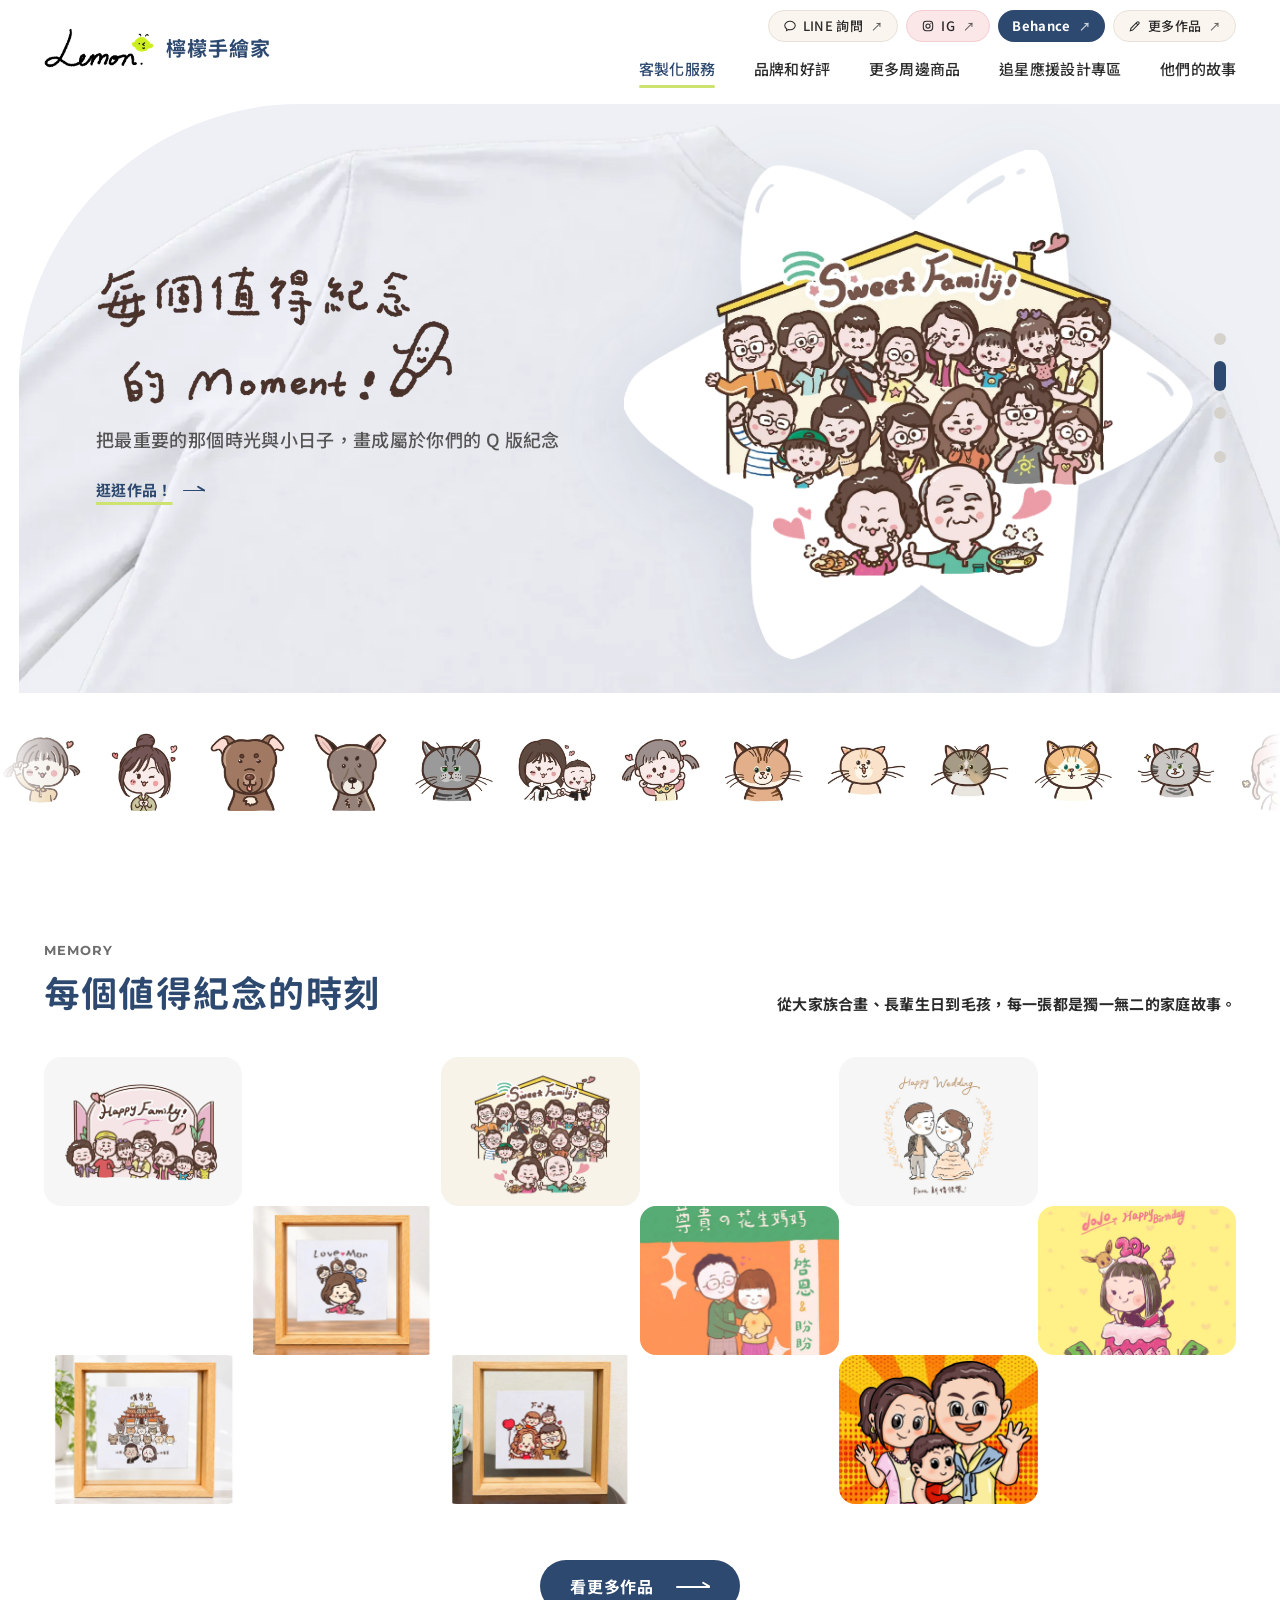
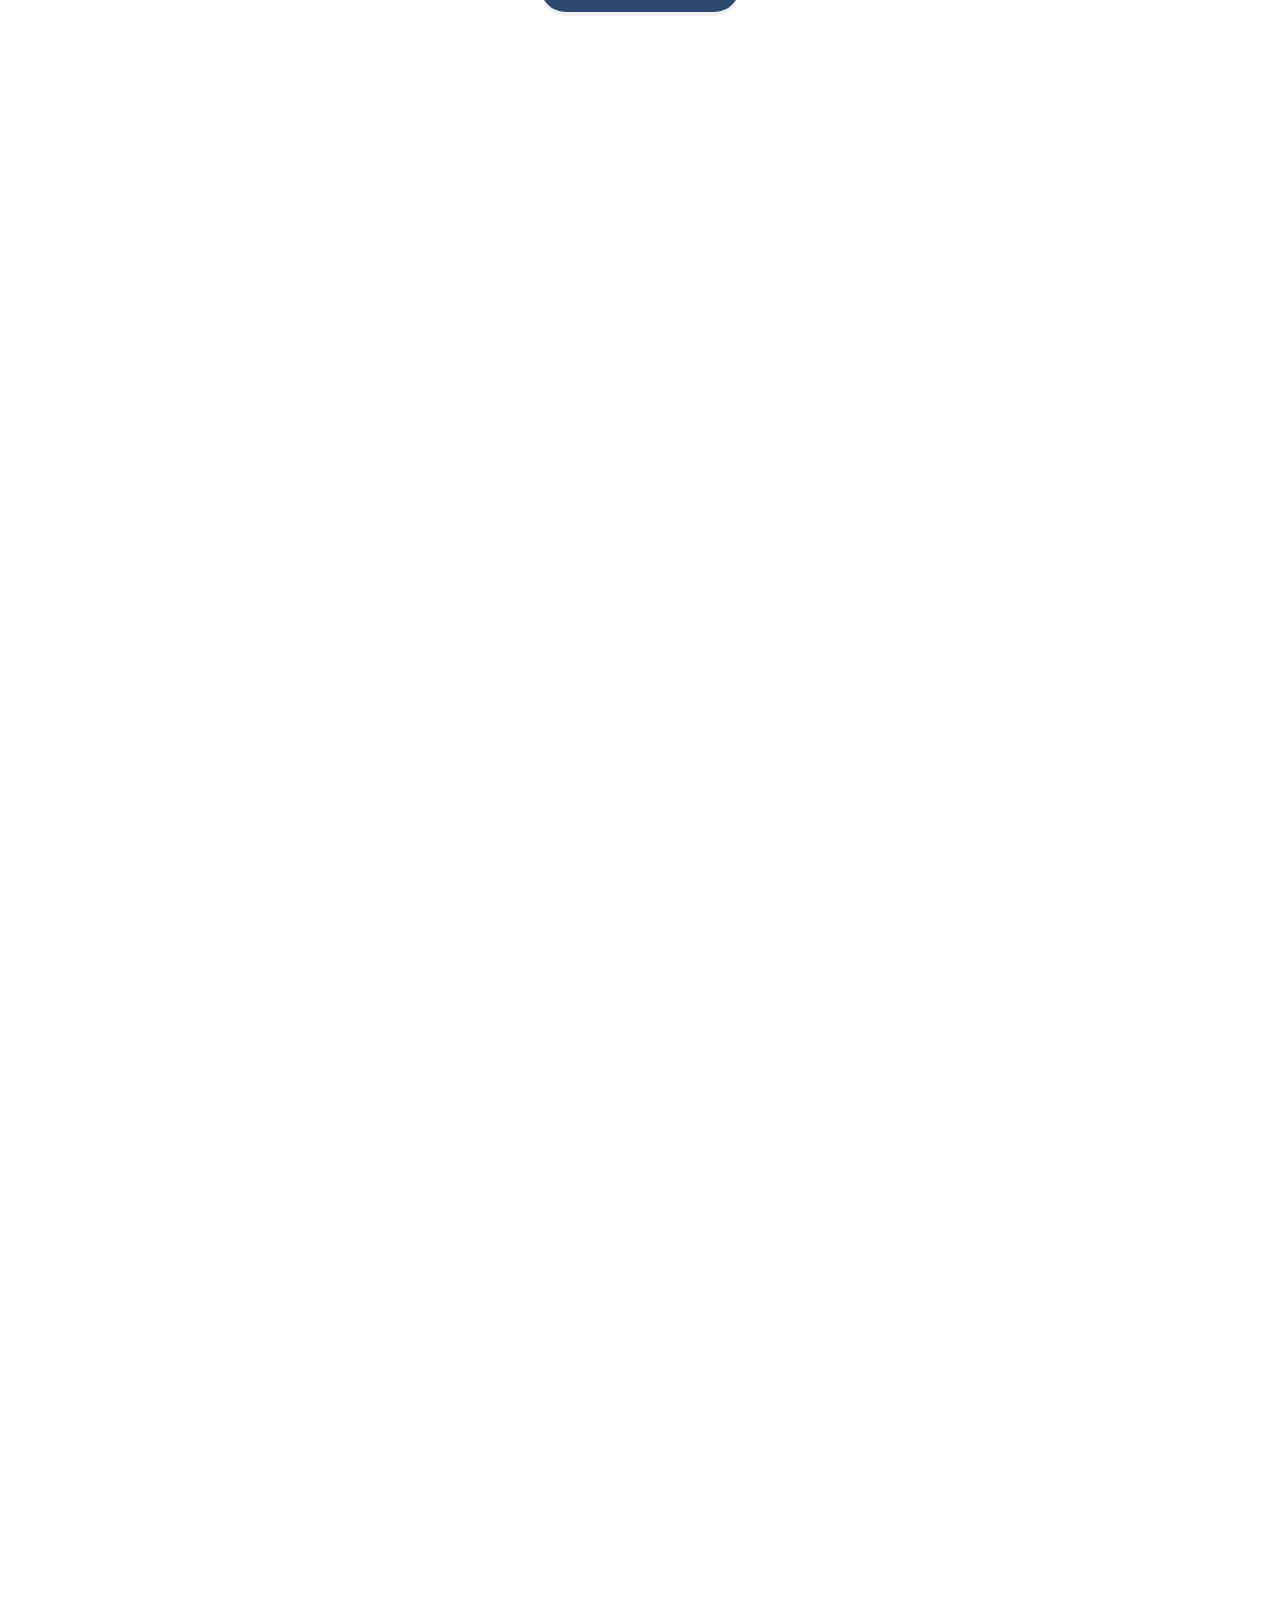
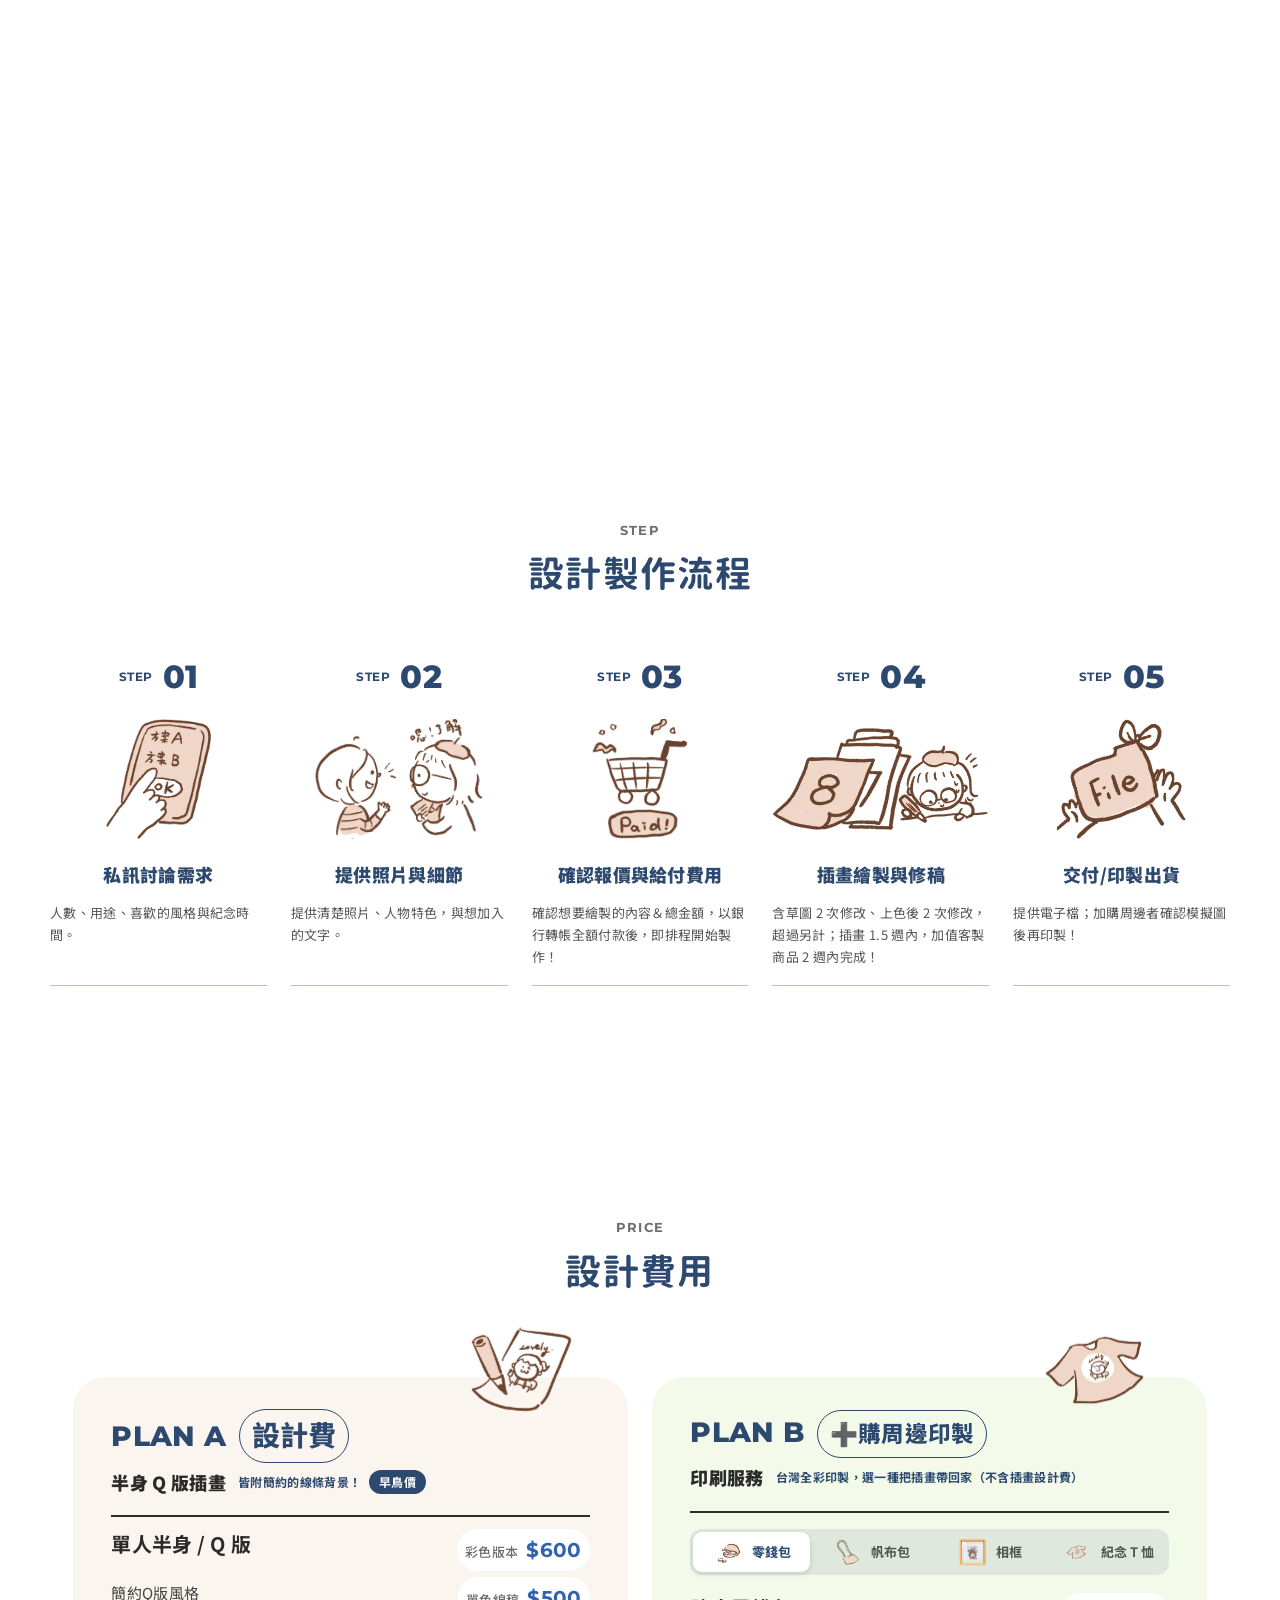
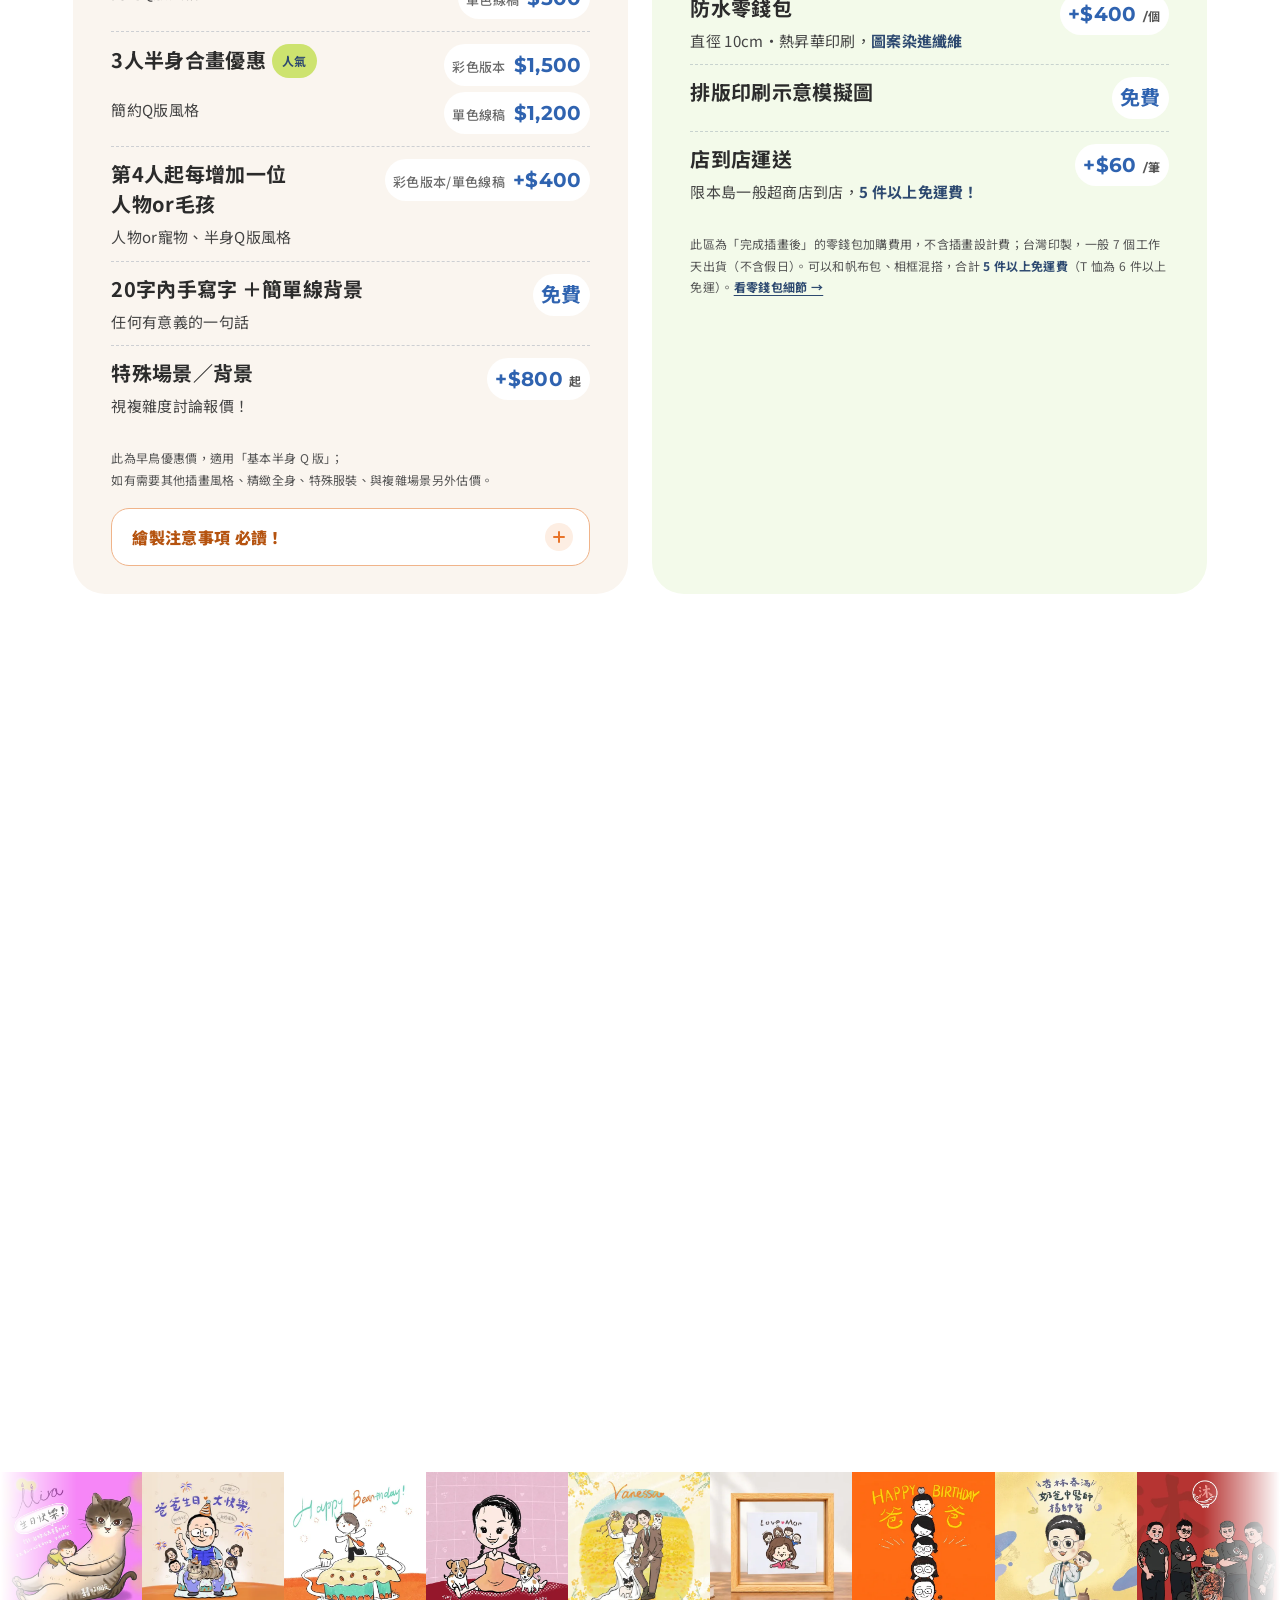
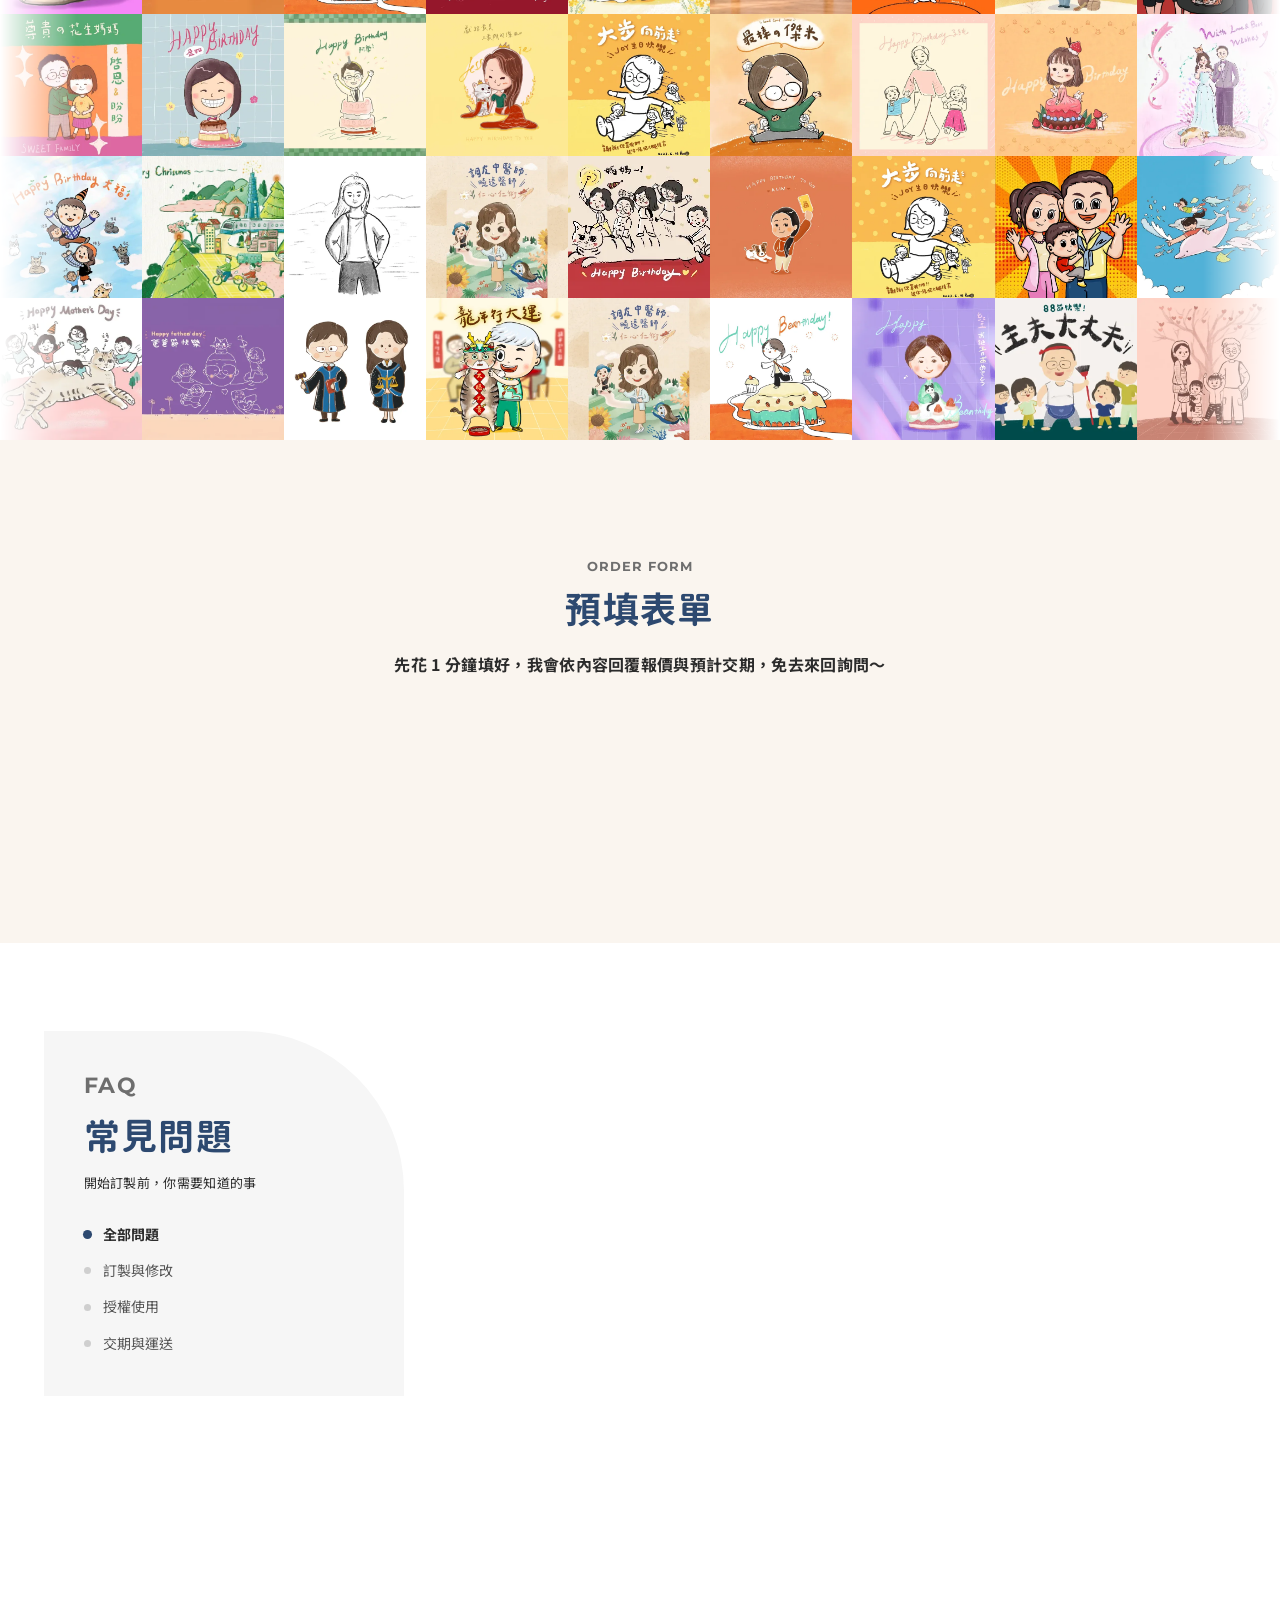
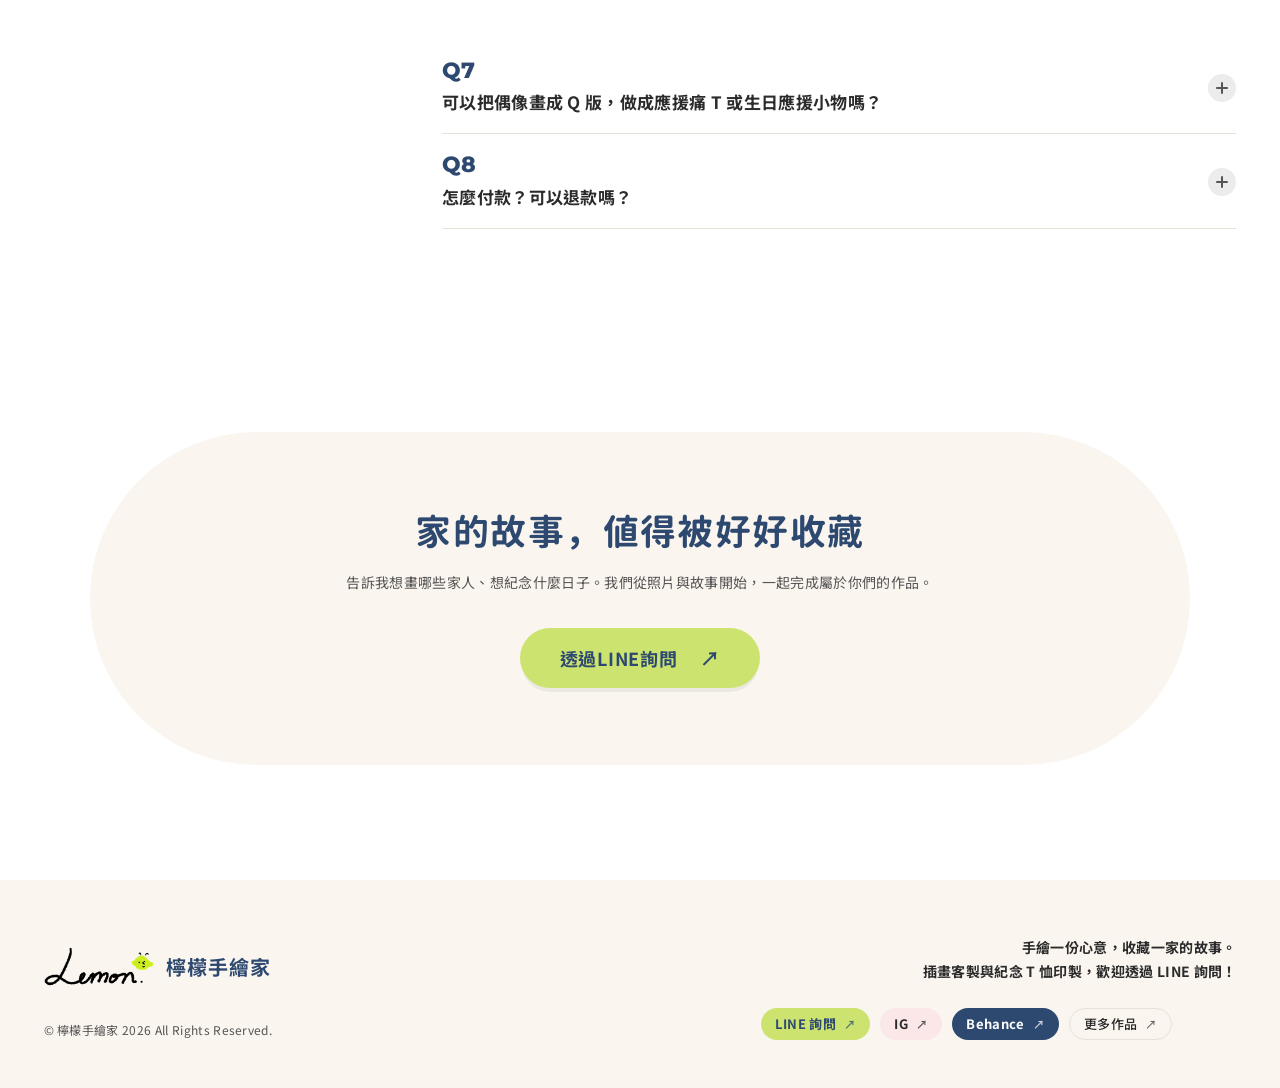
==== index.html @ dd67eef9 "手機換頁更順：第一屏不淡入、統一資源版本號、預先抓分頁、換頁淡入轉場 - 第一屏內容直接顯示，不再等 JS 載入後淡入（原本換頁後標題約 0.6～0.8 秒才完全出現）；往下捲的內容維持淡入 - 各頁" ====
<!doctype html>
<html lang="zh-Hant-TW" class="no-js">
<head>
  <meta charset="utf-8" />
  <meta name="color-scheme" content="light" />
  <meta name="viewport" content="width=device-width, initial-scale=1, viewport-fit=cover" />
  <title>檸檬手繪家｜Q 版似顏繪・家庭插畫客製・紀念 T 恤與周邊</title>
  <meta name="description" content="檸檬手繪家 Lemon 親手繪製 Q 版似顏繪：全家福、家庭插畫、情侶與毛孩插畫客製，可做成紀念 T 恤、帆布包、零錢包，生日、紀念日與長輩生日的暖心禮物。" />
  <link rel="canonical" href="https://www.lemonhomeme.com/" />
  <meta name="robots" content="index, follow, max-image-preview:large" />
  <meta name="msvalidate.01" content="5BF5FDC9AF5DFE6A1871F7C6437EFE8A" />
  <meta property="og:type" content="website" />
  <meta property="og:site_name" content="檸檬手繪家" />
  <meta property="og:locale" content="zh_TW" />
  <meta property="og:title" content="檸檬手繪家｜Q 版似顏繪・家庭插畫客製・紀念 T 恤與周邊" />
  <meta property="og:description" content="檸檬手繪家 Lemon 親手繪製 Q 版似顏繪：全家福、家庭插畫、情侶與毛孩插畫客製，可做成紀念 T 恤、帆布包、零錢包，生日、紀念日與長輩生日的暖心禮物。" />
  <meta property="og:url" content="https://www.lemonhomeme.com/" />
  <meta property="og:image" content="https://www.lemonhomeme.com/assets/og-image.jpg" />
  <meta property="og:image:width" content="1200" />
  <meta property="og:image:height" content="630" />
  <meta property="og:image:alt" content="檸檬手繪家 Q 版家庭似顏繪插畫" />
  <meta name="twitter:card" content="summary_large_image" />
  <script type="application/ld+json">
{
 "@context": "https://schema.org",
 "@graph": [
  {
   "@type": "Organization",
   "@id": "https://www.lemonhomeme.com/#org",
   "name": "檸檬手繪家",
   "alternateName": [
    "Lemon",
    "檸檬手繪家 Lemon"
   ],
   "url": "https://www.lemonhomeme.com/",
   "logo": "https://www.lemonhomeme.com/assets/favicon-512.png",
   "image": "https://www.lemonhomeme.com/assets/og-image.jpg",
   "description": "手繪 Q 版似顏繪與家庭插畫客製品牌，提供插畫電子檔與紀念 T 恤、帆布包、零錢包、實木相框等周邊印製。",
   "areaServed": {
    "@type": "Country",
    "name": "台灣"
   },
   "sameAs": [
    "https://www.instagram.com/lemonhomeme/",
    "https://www.behance.net/kkkomo2102",
    "https://line.me/ti/p/~komo2102"
   ]
  },
  {
   "@type": "WebSite",
   "@id": "https://www.lemonhomeme.com/#website",
   "url": "https://www.lemonhomeme.com/",
   "name": "檸檬手繪家",
   "inLanguage": "zh-Hant-TW",
   "publisher": {
    "@id": "https://www.lemonhomeme.com/#org"
   }
  },
  {
   "@type": "Service",
   "@id": "https://www.lemonhomeme.com/#service",
   "name": "Q 版似顏繪・家庭插畫客製",
   "serviceType": "客製化插畫",
   "provider": {
    "@id": "https://www.lemonhomeme.com/#org"
   },
   "areaServed": {
    "@type": "Country",
    "name": "台灣"
   },
   "description": "依照片繪製半身 Q 版似顏繪，可畫全家福、情侶、長輩與毛孩，附簡約線條背景，提供高解析 JPG、透明 PNG 與 PDF。",
   "offers": [
    {
     "@type": "Offer",
     "name": "單人半身 Q 版插畫（彩色）",
     "price": "600",
     "priceCurrency": "TWD",
     "availability": "https://schema.org/InStock"
    },
    {
     "@type": "Offer",
     "name": "單人半身 Q 版插畫（單色線稿）",
     "price": "500",
     "priceCurrency": "TWD",
     "availability": "https://schema.org/InStock"
    },
    {
     "@type": "Offer",
     "name": "3 人半身合畫（彩色）",
     "price": "1500",
     "priceCurrency": "TWD",
     "availability": "https://schema.org/InStock"
    },
    {
     "@type": "Offer",
     "name": "3 人半身合畫（單色線稿）",
     "price": "1200",
     "priceCurrency": "TWD",
     "availability": "https://schema.org/InStock"
    },
    {
     "@type": "Offer",
     "name": "第 4 位起每增加一位人物或毛孩",
     "price": "400",
     "priceCurrency": "TWD",
     "availability": "https://schema.org/InStock"
    }
   ]
  },
  {
   "@type": "FAQPage",
   "@id": "https://www.lemonhomeme.com/#faq",
   "mainEntity": [
    {
     "@type": "Question",
     "name": "需要提供什麼照片？",
     "acceptedAnswer": {
      "@type": "Answer",
      "text": "建議提供五官清楚的個人照片、髮型與服裝參考，並說明希望呈現的動作或表情；不必一定有全家人的合照～"
     }
    },
    {
     "@type": "Question",
     "name": "一定要做衣服嗎？可以只訂插畫嗎？",
     "acceptedAnswer": {
      "@type": "Answer",
      "text": "不用一定做衣服！插畫與周邊分開計價：可以只買插畫（提供高清 JPG、PNG 電子檔），也可以做成零錢包、帆布包、實木相框或紀念 T 恤。"
     }
    },
    {
     "@type": "Question",
     "name": "如果畫好後想再修改，怎麼計費？",
     "acceptedAnswer": {
      "@type": "Answer",
      "text": "每筆訂單含草圖 2 次修改、上色後 2 次修改；超過後每次小修 $300。若需大幅更動構圖，將另外報價。"
     }
    },
    {
     "@type": "Question",
     "name": "可以拿圖片去做商業販售嗎？",
     "acceptedAnswer": {
      "@type": "Answer",
      "text": "基本授權為個人與家庭紀念使用。若要用於商品販售、廣告等商業用途，請先告知用途，授權範圍與費用另議噢"
     }
    },
    {
     "@type": "Question",
     "name": "大概多久可以收到作品與周邊？",
     "acceptedAnswer": {
      "@type": "Answer",
      "text": "實際時程依當時排單與人數而定！確認委託後，會一併告知預計交稿日，大約插畫 1.5 週內，加值客製商品 2 週內。 加購周邊者，於插畫定稿後再安排印製與出貨：零錢包、帆布包、相框約 7 個工作天，T 恤約 10～13 個工作天（不含例假日）。 P.S 美好送達需要一點點時間，不好意思！"
     }
    },
    {
     "@type": "Question",
     "name": "包裝與店到店運費怎麼計算？",
     "acceptedAnswer": {
      "@type": "Answer",
      "text": "基本包裝已含在商品售價中。本島一般店到店運費 $60／筆，不按件數累計；零錢包、帆布包、相框合計 5 件以上免運，T 恤 6 件以上免運！若多件需分箱、超材積或特殊寄送，須另行確認運費。"
     }
    }
    ,{
     "@type": "Question",
     "name": "可以把偶像畫成 Q 版，做成應援痛 T 或生日應援小物嗎？",
     "acceptedAnswer": {
      "@type": "Answer",
      "text": "可以！提供偶像的照片，就能畫成專屬手繪風格的 Q 版偶像，印成痛衣、演唱會應援痛 T，或做成零錢包、帆布包等生日應援活動小物，讓追星應援也獨一無二。插畫為個人收藏與應援使用，不提供商業販售。"
     }
    }
    ,{
     "@type": "Question",
     "name": "怎麼付款？可以退款嗎？",
     "acceptedAnswer": {
      "@type": "Answer",
      "text": "付款方式為銀行轉帳。確認繪製內容與總金額後，全額付款即可排程開始製作！付款後即開始繪製，便無法退單；修改次數請參考 Q3。"
     }
    }
   ]
  }
 ]
}
  </script>
  <meta name="theme-color" content="#2d4970" />
  <link rel="icon" href="favicon.ico" sizes="any" />
  <link rel="icon" type="image/png" sizes="32x32" href="assets/favicon-32.png" />
  <link rel="icon" type="image/png" sizes="48x48" href="assets/favicon-48.png" />
  <link rel="icon" type="image/png" sizes="96x96" href="assets/favicon-96.png" />
  <link rel="icon" type="image/png" sizes="192x192" href="assets/favicon-192.png" />
  <link rel="apple-touch-icon" href="assets/apple-touch-icon.png" />
  <link rel="preload" href="assets/fonts/GenJyuuGothic-Bold-titles.woff2" as="font" type="font/woff2" crossorigin />
  <script>
    /* Always open at the top (Hero): drop any #section in the link and don't restore old scroll positions */
    (function () {
      try {
        if ('scrollRestoration' in history) history.scrollRestoration = 'manual';
        if (location.hash) history.replaceState(null, '', location.pathname + location.search);
      } catch (e) {}
      var go = null;
      try { go = new URLSearchParams(location.search).get('go'); } catch (e) {}
      var top = function () {
        var el = go && document.getElementById(go);
        if (el) { el.scrollIntoView({ block: 'start' }); try { history.replaceState(null, '', location.pathname); } catch (e) {} go = null; }
        else window.scrollTo(0, 0);
      };
      window.addEventListener('load', top);
      window.addEventListener('pageshow', function (e) { if (e.persisted) top(); });
    })();
  </script>
  <link rel="preconnect" href="https://fonts.googleapis.com" />
  <link rel="preconnect" href="https://fonts.gstatic.com" crossorigin />
  <link href="https://fonts.googleapis.com/css2?family=Montserrat:wght@600;700;800&family=Noto+Sans+TC:wght@400;500;700;900&display=swap" rel="stylesheet" />
  <link rel="stylesheet" href="styles.css?v=185" />
  <link rel="stylesheet" href="hig-refresh.css?v=23" />
</head>
<body>
  <a class="skip-link" href="#main">跳到主要內容</a>

  <!-- ============ Header ============ -->
  <header class="site-header" id="top">
    <div class="container header-inner">
      <a class="brand" href="#top" aria-label="檸檬手繪家 回到頂端">
        <img src="assets/logo.webp" alt="Lemon" width="357" height="128" class="brand-logo" />
        <span class="brand-name">檸檬手繪家</span>
      </a>

      <div class="header-right">
        <div class="header-pills">
          <a class="pill pill-outline" href="https://line.me/ti/p/~komo2102" target="_blank" rel="noopener" data-line>
            <svg viewBox="0 0 24 24" aria-hidden="true"><path d="M12 4C7 4 3 7.3 3 11.3c0 2.3 1.3 4.3 3.4 5.7L6 20l3.3-1.8c.9.2 1.8.3 2.7.3 5 0 9-3.3 9-7.2S17 4 12 4Z"/></svg>
            LINE 詢問
          </a>
          <a class="pill pill-outline" href="https://www.instagram.com/lemonhomeme/" target="_blank" rel="noopener" data-social>
            <svg viewBox="0 0 24 24" aria-hidden="true"><rect x="4" y="4" width="16" height="16" rx="5"/><circle cx="12" cy="12" r="3.6"/><circle cx="16.8" cy="7.2" r=".9" class="fill"/></svg>
            IG
          </a>
          <a class="pill pill-navy" href="https://www.behance.net/kkkomo2102" target="_blank" rel="noopener noreferrer">Behance</a>
          <a class="pill pill-outline" href="https://super-mermaid-92f6fc.netlify.app/" target="_blank" rel="noopener">
            <svg viewBox="0 0 24 24" aria-hidden="true"><path d="M4 20l4-1 10.5-10.5a2.1 2.1 0 0 0-3-3L5 16l-1 4Z"/><path d="M14 7l3 3"/></svg>
            更多作品
          </a>
        </div>
        <nav class="main-nav" aria-label="主選單">
          <a href="index.html" class="is-active" aria-current="page">客製化服務</a>
          <a href="story.html">品牌和好評</a>
          <a href="goods.html">更多周邊商品</a>
          <a href="fan.html">追星應援設計專區</a>
          <a href="stories.html">他們的故事</a>
        </nav>
      </div>

      <button class="menu-toggle" aria-label="開啟選單" aria-expanded="false" aria-controls="mobile-menu">
        <span></span><span></span><span></span>
      </button>
    </div>

    <div class="mobile-menu" id="mobile-menu" hidden>
      <nav aria-label="手機選單">
        <a href="index.html" aria-current="page">客製化服務</a>
        <a href="story.html">品牌和好評</a>
        <a href="goods.html">更多周邊商品</a>
        <a href="fan.html">追星應援設計專區</a>
        <a href="stories.html">他們的故事</a>
      </nav>
      <div class="mobile-menu-pills">
        <a class="btn btn-lime" href="https://line.me/ti/p/~komo2102" target="_blank" rel="noopener" data-line>LINE 詢問 <i class="arrow"></i></a>
        <a class="pill pill-outline" href="https://www.instagram.com/lemonhomeme/" target="_blank" rel="noopener" data-social>IG</a>
        <a class="btn btn-navy" href="https://www.behance.net/kkkomo2102" target="_blank" rel="noopener noreferrer">Behance <i class="arrow"></i></a>
        <a class="pill pill-outline" href="https://super-mermaid-92f6fc.netlify.app/" target="_blank" rel="noopener">更多作品</a>
      </div>
    </div>
  </header>

  <main id="main">
    <!-- ============ Hero ============ -->
    <section class="hero" aria-label="主視覺">
      <div class="hero-shell">
        <img class="hero-tee" src="assets/hero/tee.webp" alt="" aria-hidden="true" />

        <div class="hero-copy">
          <h1 class="hero-title">
            <img src="assets/hero/title.webp" alt="每個值得紀念的 Moment！" width="595" height="233" />
          </h1>
          <p class="hero-sub">把最重要的那個時光與小日子，<span class="nowrap">畫成屬於你們的 Q 版紀念</span></p>
          <a class="hero-more" href="#features">逛逛作品！ <i class="arrow" aria-hidden="true"></i></a>
        </div>

        <div class="hero-stage" data-parallax>
          <div class="hero-slides">
            <!-- Slide 1 : Cute Family -->
            <figure class="hero-slide is-active" aria-label="Cute Family 插畫">
              <img class="star-bg" src="assets/hero/star-bg.webp" alt="" aria-hidden="true" width="1161" height="1038" />
              <img class="hs cover" src="assets/hero/cute-family-cover.webp?v=2" alt="Cute Family 全家福插畫" width="1164" height="1040" data-depth="1.2" />
            </figure>
            <!-- Slide 2 : Sweet Family -->
            <figure class="hero-slide" aria-label="Sweet Family 插畫">
              <img class="star-bg" src="assets/hero/star-bg.webp" alt="" aria-hidden="true" width="1161" height="1038" />
              <img class="hs sweet" src="assets/hero/sweet-family.webp" alt="Sweet Family 全家福插畫" data-depth="1.2" />
            </figure>
            <!-- Slide 3 : Happy Mother's Day -->
            <figure class="hero-slide" aria-label="Happy Mother's Day 插畫">
              <img class="star-bg" src="assets/hero/star-bg.webp" alt="" aria-hidden="true" width="1161" height="1038" />
              <img class="hs slide-art art-mom" src="assets/hero/mothers-day.webp" alt="Happy Mother's Day 家人與貓咪插畫" width="546" height="462" data-depth="1.2" loading="lazy" />
            </figure>
            <!-- Slide 4 : Happy Family -->
            <figure class="hero-slide" aria-label="Happy Family 插畫">
              <img class="star-bg" src="assets/hero/star-bg.webp" alt="" aria-hidden="true" width="1161" height="1038" />
              <img class="hs slide-art art-happy" src="assets/hero/happy-family.webp" alt="Happy Family 全家福插畫" width="1000" height="632" data-depth="1.2" loading="lazy" />
            </figure>
          </div>
        </div>

        <div class="hero-dots" role="tablist" aria-label="切換主視覺">
          <button class="is-active" role="tab" aria-selected="true" aria-label="第 1 張"></button>
          <button role="tab" aria-selected="false" aria-label="第 2 張"></button>
          <button role="tab" aria-selected="false" aria-label="第 3 張"></button>
          <button role="tab" aria-selected="false" aria-label="第 4 張"></button>
        </div>
      </div>
    </section>

    <!-- ============ Character marquee ============ -->
    <section class="char-strip" aria-label="角色插畫">
      <div class="marquee" data-speed="38">
        <div class="marquee-track" id="charTrack"></div>
      </div>
    </section>


    <!-- ============ Family illustration ============ -->
    <section class="family section" id="features">
      <div class="container">
        <div class="family-head reveal">
          <div>
            <p class="eyebrow">MEMORY</p>
            <h2 class="h2">每個值得紀念的時刻</h2>
          </div>
          <p class="family-desc">從大家族合畫、長輩生日到毛孩，每一張都是獨一無二的家庭故事。</p>
        </div>

        <div class="family-grid" id="familyGrid"></div>

        <div class="center reveal">
          <a class="btn btn-navy" href="#works">看更多作品 <i class="arrow"></i></a>
        </div>
      </div>
    </section>

    <!-- ============ Goods first：選擇帶回家的方式 ============ -->
    <section class="goods-entry section" id="goods" aria-labelledby="goods-entry-title">
      <div class="container">
        <div class="ge-card reveal">
          <header class="ge-head">
            <img class="ge-head-art" src="assets/story/merch.webp" alt="" aria-hidden="true" width="720" height="493" loading="lazy" draggable="false" />
            <h2 class="ge-title" id="goods-entry-title"><span class="nowrap">一張插畫，</span><span class="nowrap">選一種方式帶在身邊</span></h2>
            <p class="ge-desc">同一張專屬插畫，<span class="nowrap">可以做成每天用得到的小物！</span></p>
          </header>
          <div class="ge-items">
            <div class="ge-item is-hot">
              <span class="ge-tier">送禮首選</span>
              <span class="ge-art"><img src="assets/goods/purse-art.webp" alt="防水零錢包手繪插圖" width="475" height="390" loading="lazy" /></span>
              <b>防水零錢包</b>
              <span class="ge-price">印刷 $400</span>
            </div>
            <div class="ge-item">
              <span class="ge-tier">日常實用</span>
              <span class="ge-art"><img src="assets/goods/tote-art.webp" alt="側背帆布小包手繪插圖" width="472" height="390" loading="lazy" /></span>
              <b>側背帆布小包</b>
              <span class="ge-price">印刷 $500</span>
            </div>
            <div class="ge-item">
              <span class="ge-tier">全家一起穿</span>
              <span class="ge-art"><img src="assets/goods/tee-icon.webp" alt="紀念 T 恤示意圖" width="428" height="267" loading="lazy" /></span>
              <b>紀念 T 恤</b>
              <span class="ge-price">印刷 $500 起・2 件以上有套組價</span>
            </div>
            <div class="ge-item">
              <span class="ge-tier">居家擺飾</span>
              <span class="ge-art"><img src="assets/goods/frame-art.webp" alt="實木相框裡夾著家庭似顏繪插畫" width="245" height="242" loading="lazy" /></span>
              <b>實木相框</b>
              <span class="ge-price">含印刷 $360</span>
            </div>
          </div>
          <p class="ge-only">只想要插畫也可以：<b>插畫電子檔 <span class="num">$600</span> 起</b>，提供高清 JPG／PNG／PDF。</p>
          <a class="btn btn-navy" href="goods.html">看全部周邊商品 <i class="arrow"></i></a>
          <p class="ge-fan"><a href="fan.html">💛 追星應援客製 <i aria-hidden="true">›</i></a></p>
        </div>
      </div>
    </section>

    <!-- ============ Simple pricing ============ -->
    <section class="simple section" id="pricing">
      <div class="container">
        <h2 class="h2 center reveal"><span class="nowrap">簡單透明，</span><span class="nowrap">依需求自由搭配。</span></h2>
        <p class="psteps-lead reveal">從一幅插畫開始，把回憶帶在身邊。</p>
        <ol class="psteps">
          <li class="pstep reveal" style="--d:0">
            <div class="pstep-media"><img class="pstep-img" src="assets/family/art-happy-family-hd.webp" alt="Happy Family 全家福 Q 版插畫" width="1634" height="1227" loading="lazy" /></div>
            <div class="pstep-body">
              <h3 class="pstep-title"><span class="pstep-no">01</span>畫出專屬回憶</h3>
              <p class="pstep-text">先選擇人物數量，完成一幅專屬 Q 版插畫。</p>
            </div>
          </li>
          <li class="pstep reveal" style="--d:1">
            <div class="pstep-media"><img class="pstep-img pstep-img-art" src="assets/story/merch.webp" alt="插畫可以做成帆布包、T 恤、相框與卡片的手繪示意圖" width="720" height="493" loading="lazy" /></div>
            <div class="pstep-body">
              <h3 class="pstep-title"><span class="pstep-no">02</span>選一種方式帶在身邊</h3>
              <p class="pstep-text">零錢包、帆布包、實木相框、紀念 T 恤，或只收藏插畫電子檔。</p>
            </div>
          </li>
        </ol>

        <div class="scenes reveal">
          <h3 class="scenes-title">更多使用情境</h3>
          <p class="scenes-text">
            <span>可以將圖送給最重要的<span class="nowrap">他/她/大家</span></span>
            <span class="warm">適合數位收藏、<span class="nowrap">印成相框</span></span>
            <span class="warm">｜<span class="nowrap">無框畫</span>｜<span class="nowrap">印製孩童紅包袋</span>｜<span class="nowrap">婚禮小物</span>｜</span>
            <span class="warm"><span class="nowrap">客製周邊</span>｜<span class="nowrap">家庭Q版畫紀念</span>｜<span class="nowrap">似顏繪 T 恤</span>｜<span class="nowrap">追星應援痛 T</span>、<span class="nowrap">生日應援小物</span></span>
            <span>與其他個人紀念用途。</span>
          </p>
          <img class="scenes-art" src="assets/story/scenes-art.svg" alt="插畫可以做成卡片、相框、T 恤、帽子與提袋，女孩和柴犬開心比 YA" width="562" height="258" loading="lazy" />
        </div>
      </div>
    </section>

    <!-- ============ Process ============ -->
    <section class="process section" id="process">
      <div class="container">
        <header class="section-head reveal">
          <p class="eyebrow center">STEP</p>
          <h2 class="h2">設計製作流程</h2>
        </header>
        <ol class="steps">
          <li class="step reveal" style="--d:0">
            <p class="step-no"><small>STEP</small> 01</p>
            <img src="assets/steps/s1.webp" alt="客製流程第 1 步：私訊討論需求" loading="lazy" />
            <h3>私訊討論需求</h3>
            <p>人數、用途、喜歡的風格與紀念時間。</p>
          </li>
          <li class="step reveal" style="--d:1">
            <p class="step-no"><small>STEP</small> 02</p>
            <img src="assets/steps/s2.webp" alt="客製流程第 2 步：提供照片與細節" loading="lazy" />
            <h3>提供照片與細節</h3>
            <p>提供清楚照片、人物特色，與想加入的文字。</p>
          </li>
          <li class="step reveal" style="--d:2">
            <p class="step-no"><small>STEP</small> 03</p>
            <img src="assets/steps/s3.webp" alt="客製流程第 3 步：確認報價與付款" loading="lazy" />
            <h3>確認報價與給付費用</h3>
            <p>確認想要繪製的內容＆總金額，以銀行轉帳全額付款後，即排程開始製作！</p>
          </li>
          <li class="step reveal" style="--d:3">
            <p class="step-no"><small>STEP</small> 04</p>
            <img src="assets/steps/s4.webp" alt="客製流程第 4 步：插畫繪製與修稿" loading="lazy" />
            <h3>插畫繪製與修稿</h3>
            <p>含草圖 2 次修改、上色後 2 次修改，超過另計；插畫 1.5 週內，加值客製商品 2 週內完成！</p>
          </li>
          <li class="step reveal" style="--d:4">
            <p class="step-no"><small>STEP</small> 05</p>
            <img src="assets/steps/s5.webp" alt="客製流程第 5 步：交付電子檔與印製出貨" loading="lazy" />
            <h3>交付/印製出貨</h3>
            <p>提供電子檔；加購周邊者確認模擬圖後再印製！</p>
          </li>
        </ol>
      </div>
    </section>

    <!-- ============ Price tables ============ -->
    <section class="price section">
      <div class="container">
        <header class="section-head reveal">
          <p class="eyebrow center">PRICE</p>
          <h2 class="h2">設計費用</h2>
        </header>

        <div class="plans">
          <article class="plan reveal" id="price-a" style="--d:0">
            <h3 class="plan-name"><span class="plan-name-text">PLAN A <span class="nowrap plan-name-box">設計費</span></span><img class="plan-icon" src="assets/price/plan-a-icon.svg" alt="" aria-hidden="true" width="141" height="89" /></h3>
            <p class="plan-sub">半身 Q 版插畫 <span class="sub-line"><em>皆附簡約的線條背景！</em><span class="tag tag-navy">早鳥價</span></span></p>
            <ul class="plan-list">
              <li><div><b class="wrap-ok"><span class="nowrap">單人半身</span> <span class="nowrap">/ Q 版</span></b><small class="spec-note">簡約Q版風格</small></div><div class="amt-group"><span class="amt"><i class="amt-label">彩色版本</i>$600</span><span class="amt"><i class="amt-label">單色線稿</i>$500</span></div></li>
              <li class="hot"><div><b class="hot-title">3人半身合畫<span class="nowrap">優惠<span class="tag tag-lime">人氣</span></span></b><small class="spec-note">簡約Q版風格</small></div><div class="amt-group"><span class="amt"><i class="amt-label">彩色版本</i>$1,500</span><span class="amt"><i class="amt-label">單色線稿</i>$1,200</span></div></li>
              <li><div><b class="wrap-ok"><span class="nowrap">第4人起每增加一位</span> <span class="nowrap">人物or毛孩</span></b><small class="spec-note">人物or寵物、半身Q版風格</small></div><span class="amt amt-stack"><i class="amt-label">彩色版本/單色線稿</i>+$400</span></li>
              <li><div><b class="wrap-ok"><span class="nowrap">20字內手寫字</span><span class="nowrap">＋簡單線背景</span></b><small class="spec-note">任何有意義的一句話</small></div><span class="amt amt-free">免費</span></li>
              <li><div><b>特殊場景／背景</b><small class="spec-note">視複雜度討論報價！</small></div><span class="amt">+$800 <small>起</small></span></li>
            </ul>
            <p class="plan-note">此為早鳥優惠價，適用「基本半身 Q 版」；<br />如有需要其他插畫風格、精緻全身、特殊服裝、與複雜場景另外估價。</p>
            <details class="plan-notice">
              <summary><span class="notice-title">繪製注意事項 必讀！</span><i class="q-icon" aria-hidden="true"></i></summary>
              <div class="notice-body">
                <h4>🔸繪製注意事項：</h4>
                <ul>
                  <li>1、價錢以人頭計價，一個人$600（加一人或寵物加收400）。</li>
                  <li>2、插畫 1.5 週內，加值客製商品 2 週內（不含假日），不接2天內急件。</li>
                  <li>3、加20字內不收費，請在繪製完成前告知！</li>
                  <li>4、中文字體統一為手寫字體、英文字體可以選擇黑體或是手寫體。</li>
                </ul>
                <h4>🔸訂購流程</h4>
                <ul>
                  <li>1、與設計師討論後繪製方向！</li>
                  <li>2、付款方式為銀行轉帳，全額付款後即開始繪製；開始繪製後便不可退單。</li>
                  <li>3、繪製完成會提供草圖給您看，含草圖 2 次修改＋上色後 2 次修改，超過另計。</li>
                  <li class="sub">＊微調：底色、瀏海、膚色、表情調整（高矮胖瘦、動作變換算是大改，不再微調範圍內）。</li>
                  <li>4、可自行提供logo不須加價，如需修改設計logo需額外報價。</li>
                  <li>5、如有包含印製t-shirt，會提供模擬圖給客戶！</li>
                </ul>
                <h4>🔸提供照片須知</h4>
                <ul>
                  <li>1、照片要清晰可見五官。1人至少提供2張圖，盡量完整</li>
                  <li>2、畫風屬於Q版風格（非寫實），其他風格另外討論報價。</li>
                </ul>
              </div>
            </details>
          </article>

          <article class="plan reveal" id="price-b" style="--d:1">
            <h3 class="plan-name"><span class="plan-name-text">PLAN B <span class="nowrap plan-name-small plan-name-box">➕購周邊印製</span></span><img class="plan-icon" src="assets/price/plan-b-icon.svg" alt="" aria-hidden="true" width="141" height="89" /></h3>
            <p class="plan-sub">印刷服務 <span class="sub-line"><em>台灣全彩印製，選一種把插畫帶回家<span class="nowrap">（不含插畫設計費）</span></em></span></p>
            <div class="pb-tabs" role="tablist" aria-label="周邊品項">
              <button type="button" role="tab" id="pb-tab-purse" aria-controls="pb-purse" aria-selected="true"><img class="pb-ico" src="assets/goods/purse-art.webp" alt="" aria-hidden="true" width="28" height="24" />零錢包</button>
              <button type="button" role="tab" id="pb-tab-tote" aria-controls="pb-tote" aria-selected="false" tabindex="-1"><img class="pb-ico" src="assets/goods/tote-art.webp" alt="" aria-hidden="true" width="28" height="24" />帆布包</button>
              <button type="button" role="tab" id="pb-tab-frame" aria-controls="pb-frame" aria-selected="false" tabindex="-1"><img class="pb-ico" src="assets/goods/frame-art.webp" alt="" aria-hidden="true" width="28" height="24" />相框</button>
              <button type="button" role="tab" id="pb-tab-tee" aria-controls="pb-tee" aria-selected="false" tabindex="-1"><img class="pb-ico" src="assets/goods/tee-icon.webp" alt="" aria-hidden="true" width="28" height="24" />紀念 T 恤</button>
            </div>
            <div class="pb-panel" id="pb-purse" role="tabpanel" aria-labelledby="pb-tab-purse">
            <ul class="plan-list">
              <li><div><b>防水零錢包</b><small class="spec-note">直徑 10cm・熱昇華印刷，<span class="hl">圖案染進纖維</span></small></div><span class="amt">+$400 <small>/個</small></span></li>
              <li><div><b>排版印刷示意模擬圖</b></div><span class="amt amt-free">免費</span></li>
              <li><div><b>店到店運送</b><small class="spec-note">限本島一般超商店到店，<span class="hl">5 件以上免運費！</span></small></div><span class="amt">+$60 <small>/筆</small></span></li>
            </ul>
            <p class="plan-note">此區為「完成插畫後」的零錢包加購費用，不含插畫設計費；台灣印製，一般 7 個工作天出貨（不含假日）。可以和帆布包、相框混搭，合計 <b>5 件以上免運費</b>（T 恤為 6 件以上免運）。<a class="plan-more" href="goods.html#purse">看零錢包細節 →</a></p>
            </div>
            <div class="pb-panel" id="pb-tote" role="tabpanel" aria-labelledby="pb-tab-tote" hidden>
            <ul class="plan-list">
              <li><div><b>側背帆布小包</b><small class="spec-note">高 30×寬 35×底寬 10cm・熱昇華印刷・開口押扣</small></div><span class="amt">+$500 <small>/個</small></span></li>
              <li><div><b>排版印刷示意模擬圖</b></div><span class="amt amt-free">免費</span></li>
              <li><div><b>店到店運送</b><small class="spec-note">限本島一般超商店到店，<span class="hl">5 件以上免運費！</span></small></div><span class="amt">+$60 <small>/筆</small></span></li>
            </ul>
            <p class="plan-note">此區為「完成插畫後」的帆布包加購費用，不含插畫設計費；台灣印製，一般 7 個工作天出貨（不含假日）。可以和零錢包、相框混搭，合計 <b>5 件以上免運費</b>（T 恤為 6 件以上免運）。<a class="plan-more" href="goods.html#tote">看帆布包細節 →</a></p>
            </div>
            <div class="pb-panel" id="pb-frame" role="tabpanel" aria-labelledby="pb-tab-frame" hidden>
            <ul class="plan-list">
              <li><div><b>實木相框</b><small class="spec-note">松木、雙玻璃・正方形 6 寸，內徑 15.2×15.2cm・<span class="hl">買相框送印刷</span></small></div><span class="amt">+$360 <small>/個</small></span></li>
              <li><div><b>排版印刷示意模擬圖</b></div><span class="amt amt-free">免費</span></li>
              <li><div><b>店到店運送</b><small class="spec-note">限本島一般超商店到店，<span class="hl">5 件以上免運費！</span></small></div><span class="amt">+$60 <small>/筆</small></span></li>
            </ul>
            <p class="plan-note">此區為「完成插畫後」的相框加購費用（含印刷），不含插畫設計費；台灣印製，一般 7 個工作天出貨（不含假日）。可以和零錢包、帆布包混搭，合計 <b>5 件以上免運費</b>（T 恤為 6 件以上免運）。<a class="plan-more" href="goods.html#frame">看相框細節 →</a></p>
            </div>
            <div class="pb-panel" id="pb-tee" role="tabpanel" aria-labelledby="pb-tab-tee" hidden>
            <ul class="plan-list">
              <li class="has-method"><div><b>成人/兒童</b><small class="spec-note">含素面衣服＋<span class="hl">單面A5大小</span>印刷彩色圖</small><button type="button" class="method-btn" data-open-dialog="print-method">印刷工法介紹<span class="method-arrow" aria-hidden="true">→</span></button></div><div class="amt-group amt-quad"><span class="amt"><i class="amt-label">短袖・轉印</i>+$500 <small>/件</small></span><span class="amt"><i class="amt-label">短袖・直噴</i>+$740 <small>/件</small></span><span class="amt"><i class="amt-label">長袖・轉印</i>+$680 <small>/件</small></span></div></li>
              <li><div><b>升級雙面印製</b><small class="spec-note">＋價購 - A5尺寸印刷彩色圖</small></div><span class="amt">+$40 <small>/件</small></span></li>
              <li><div><b>排版印刷示意模擬圖</b></div><span class="amt amt-free">免費</span></li>
              <li><div><b>店到店運送</b><small class="spec-note">限本島一般超商店到店，<span class="hl">T 恤 6 件以上免運費！</span></small></div><span class="amt">+$60 <small>/筆</small></span></li>
              <li><div><b>衣服印刷急件費</b><small class="spec-note">衣服送印後10～13個工作天，加急件減3個工作天</small></div><span class="amt">+20%</span></li>
            </ul>
            <p class="plan-note">此區為「完成插畫後」的 T 恤加購費用，不含插畫設計費；顏色、尺寸與材質依實際型號確認。本島一般店到店運費 $60／筆，不按件數累計，<b>T 恤 6 件以上免運費</b>；若多件需分箱、超材積或特殊寄送，須另行確認運費。<b>2 件以上有套組價，一起穿更划算！</b><a class="plan-more" href="goods.html#packages">看 T 恤套組價 →</a></p>
            </div>
          </article>
        </div>

          <details class="calc reveal" id="calc" data-plan-b="PLAN B 周邊印製" data-sub-label="周邊小計">
            <summary><span class="calc-ico" aria-hidden="true">🧮</span>設計＆周邊試算小工具<small>點開算算看，插畫設計＋周邊一次算好</small><i class="q-icon" aria-hidden="true"></i></summary>
            <div class="calc-body">
              <div class="calc-items">
                <p class="calc-group-title">PLAN A 插畫設計</p>
                <div class="calc-row" id="calc-people"><span>人物 <small id="calc-people-note">1 人 $600・3 人 $1,500</small></span><div class="stepper"><button type="button" data-step="-1" aria-label="人物減一位">−</button><output>0</output><button type="button" data-step="1" aria-label="人物加一位">+</button></div></div>
                <div class="calc-row" id="calc-pets"><span>毛孩 <small id="calc-pets-note">+$400／隻</small></span><div class="stepper"><button type="button" data-step="-1" aria-label="毛孩減一隻">−</button><output>0</output><button type="button" data-step="1" aria-label="毛孩加一隻">+</button></div></div>
                <label class="calc-double"><input type="checkbox" id="calc-mono" /> 改為單色線稿 <small>1 人 $500・3 人 $1,200・每增加一位 +$400</small></label>
                <label class="calc-double"><input type="checkbox" id="calc-bg" /> 特殊場景（需討論） <small>+$800 起</small></label>
                <p class="calc-group-title">PLAN B 周邊印製</p>
                <div class="calc-row" data-price="400" data-name="防水零錢包"><span>防水零錢包 <small>$400</small></span><div class="stepper"><button type="button" data-step="-1" aria-label="防水零錢包減一">−</button><output>0</output><button type="button" data-step="1" aria-label="防水零錢包加一">+</button></div></div>
                <div class="calc-row" data-price="500" data-name="側背帆布小包"><span>側背帆布小包 <small>$500</small></span><div class="stepper"><button type="button" data-step="-1" aria-label="側背帆布小包減一">−</button><output>0</output><button type="button" data-step="1" aria-label="側背帆布小包加一">+</button></div></div>
                <div class="calc-row" data-price="360" data-name="實木相框（含印刷）"><span>實木相框 <small>$360・含印刷</small></span><div class="stepper"><button type="button" data-step="-1" aria-label="實木相框減一">−</button><output>0</output><button type="button" data-step="1" aria-label="實木相框加一">+</button></div></div>
                <div class="calc-row" data-price="500" data-name="短袖・轉印" data-tee><span>T 恤 短袖・轉印 <small>成人/兒童 $500</small></span><div class="stepper"><button type="button" data-step="-1" aria-label="短袖轉印減一件">−</button><output>0</output><button type="button" data-step="1" aria-label="短袖轉印加一件">+</button></div></div>
                <div class="calc-row" data-price="740" data-name="短袖・直噴" data-tee><span>T 恤 短袖・直噴 <small>成人/兒童 $740</small></span><div class="stepper"><button type="button" data-step="-1" aria-label="短袖直噴減一件">−</button><output>0</output><button type="button" data-step="1" aria-label="短袖直噴加一件">+</button></div></div>
                <div class="calc-row" data-price="680" data-name="長袖・轉印" data-tee><span>T 恤 長袖・轉印 <small>成人/兒童 $680</small></span><div class="stepper"><button type="button" data-step="-1" aria-label="長袖轉印減一件">−</button><output>0</output><button type="button" data-step="1" aria-label="長袖轉印加一件">+</button></div></div>
                <label class="calc-double"><input type="checkbox" id="calc-double" /> T 恤升級雙面印製 <small>+$40／件</small></label>
                <label class="calc-double"><input type="checkbox" id="calc-rush" /> 衣服印刷急件 <small>+20%・加急件減 3 個工作天</small></label>
              </div>
              <div class="calc-side">
              <dl class="calc-sum" aria-live="polite">
                <div><dt>插畫設計費</dt><dd id="calc-design">$0</dd></div>
                <div><dt>周邊原價小計</dt><dd id="calc-sub">$0</dd></div>
                <div><dt id="calc-deal-name">T 恤套組優惠</dt><dd id="calc-deal">−$0</dd></div>
                <div id="calc-rush-row" hidden><dt>衣服印刷急件費</dt><dd id="calc-rush-fee">+$0</dd></div>
                <div><dt>店到店運費</dt><dd id="calc-ship">$0</dd></div>
                <div class="calc-total"><dt>預估總計</dt><dd id="calc-total">$0</dd></div>
              </dl>
              <div class="calc-actions">
                <button type="button" class="btn btn-navy calc-quote-btn" id="calc-quote-btn">製作報價單</button>
                <button type="button" class="btn btn-lime calc-download-btn" id="calc-download-btn" hidden>下載報價 <i class="arrow"></i></button>
                <button type="button" class="btn calc-fill-btn" id="calc-fill-btn">帶入預填表單</button>
              </div>
              <p class="calc-error" id="calc-error" role="alert" hidden>請先選擇人物或周邊數量，再按「製作報價單」。</p>
              </div>
              <p class="calc-note">＊實際金額以私訊報價為準。</p>
              <figure class="calc-quote" id="calc-quote" hidden>
                <img id="calc-quote-img" alt="報價單預覽" />
                <figcaption>報價單預覽・手機可長按圖片儲存，或按「下載報價」存成 JPG</figcaption>
              </figure>
            </div>
          </details>

        <div class="info-cards">
          <article class="info reveal" style="--d:0"><h3>提供檔案</h3><p>購買方案皆提供彩色高解析 JPG、透明背景 PNG、合併 PDF 高解析檔，符合印製需求！</p></article>
          <article class="info reveal" style="--d:1"><h3>修改次數</h3><p>含草圖 2 次修改、上色後 2 次修改，超過另計；插畫 1.5 週內，加值客製商品 2 週內，完成符合訂單需求的印製版本。</p></article>
          <article class="info reveal" style="--d:2"><h3>原始檔及使用授權</h3><p>可編輯 AI／PSD 原始檔加購 $500；商業用途與授權另議。</p></article>
        </div>
      </div>
    </section>


    <!-- ============ Works wall ============ -->
    <section class="works" id="works" aria-labelledby="works-title">
      <header class="works-head container reveal">
        <p class="works-eyebrow" lang="en">MORE ARTS</p>
        <h2 class="works-title" id="works-title">更多作品與風格</h2>
        <p class="works-desc">適合數位收藏！其他插畫風格跟此方案<span class="nowrap">「Q版半身」</span>報價不同<span class="m-only">，</span><br />有興趣看可私訊詢價。</p>
      </header>
      <div class="works-wall" id="worksWall"></div>
    </section>

    <!-- ============ FAQ ============ -->

    <!-- ============ 預填表單（送出方式在 main.js 的 ORDER_FORM 設定） ============ -->
    <section class="order section section-beige" id="order-form" aria-labelledby="order-title">
      <div class="container">
        <header class="section-head reveal">
          <p class="eyebrow center">ORDER FORM</p>
          <h2 class="h2" id="order-title">預填表單</h2>
          <p class="lead">先花 1 分鐘填好，我會依內容回覆報價與預計交期，免去來回詢問～</p>
        </header>
        <details class="order-box reveal" id="orderBox">
          <summary><span class="calc-ico" aria-hidden="true">📝</span>填寫預填表單<small>點開填寫，約 1 分鐘完成</small><i class="q-icon" aria-hidden="true"></i></summary>
        <form class="order-form" id="orderForm" novalidate>
          <div class="of-hp" aria-hidden="true"><label>請勿填寫<input name="website" tabindex="-1" autocomplete="off" /></label></div>
          <fieldset>
            <legend>聯絡方式</legend>
            <div class="of-grid">
              <label class="of-field"><span>怎麼稱呼你？<em>必填</em></span><input name="name" required autocomplete="name" placeholder="例：王小姐" /></label>
              <label class="of-field"><span>LINE ID 或 Email<em>必填</em></span><input name="contact" required placeholder="方便回覆你的方式" /></label>
            </div>
          </fieldset>
          <fieldset>
            <legend>想畫什麼</legend>
            <div class="of-grid">
              <label class="of-field"><span>用途／場合</span>
                <select name="occasion">
                  <option value="">請選擇</option>
                  <option>生日禮物</option><option>長輩生日・祝壽</option><option>紀念日・情侶</option><option>婚禮・婚禮小物</option>
                  <option>過年・家族聚會</option><option>毛孩紀念</option><option>追星應援</option><option>其他</option>
                </select>
              </label>
              <label class="of-field"><span>希望收到的日期</span><input type="date" name="due" /></label>
              <label class="of-field"><span>人物幾位<em>必填</em></span><input type="number" name="people" min="0" max="50" inputmode="numeric" required placeholder="0" /></label>
              <label class="of-field"><span>毛孩幾隻</span><input type="number" name="pets" min="0" max="20" inputmode="numeric" placeholder="0" /></label>
            </div>
            <p class="of-hint of-deadline" id="orderDeadline" hidden></p>
            <div class="of-field"><span>風格</span>
              <div class="of-chips">
                <label><input type="radio" name="style" value="彩色" checked /> 彩色</label>
                <label><input type="radio" name="style" value="單色線稿" /> 單色線稿</label>
                <label><input type="radio" name="style" value="還不確定" /> 還不確定</label>
              </div>
            </div>
          </fieldset>
          <fieldset>
            <legend>想做成什麼</legend>
            <div class="of-chips">
              <label><input type="checkbox" name="goods" value="只要插畫電子檔" /> 只要插畫電子檔</label>
              <label><input type="checkbox" name="goods" value="防水零錢包" /> 防水零錢包</label>
              <label><input type="checkbox" name="goods" value="側背帆布小包" /> 側背帆布小包</label>
              <label><input type="checkbox" name="goods" value="實木相框" /> 實木相框</label>
              <label><input type="checkbox" name="goods" value="紀念 T 恤" /> 紀念 T 恤</label>
            </div>
            <div class="of-details">
              <div class="of-detail" data-for="防水零錢包" hidden><div class="of-qty"><span>防水零錢包</span><div class="of-step"><button type="button" data-d="-1" aria-label="防水零錢包數量減一">−</button><input type="number" name="q_purse" min="0" max="99" value="0" inputmode="numeric" aria-label="防水零錢包數量" /><button type="button" data-d="1" aria-label="防水零錢包數量加一">+</button></div></div></div>
              <div class="of-detail" data-for="側背帆布小包" hidden><div class="of-qty"><span>側背帆布小包</span><div class="of-step"><button type="button" data-d="-1" aria-label="帆布包數量減一">−</button><input type="number" name="q_tote" min="0" max="99" value="0" inputmode="numeric" aria-label="帆布包數量" /><button type="button" data-d="1" aria-label="帆布包數量加一">+</button></div></div></div>
              <div class="of-detail" data-for="實木相框" hidden><div class="of-qty"><span>實木相框</span><div class="of-step"><button type="button" data-d="-1" aria-label="相框數量減一">−</button><input type="number" name="q_frame" min="0" max="99" value="0" inputmode="numeric" aria-label="相框數量" /><button type="button" data-d="1" aria-label="相框數量加一">+</button></div></div></div>
              <div class="of-detail of-tee" data-for="紀念 T 恤" hidden>
                <p class="of-sub">T 恤款式（可複選）</p>
                <div class="of-chips of-chips-sm">
                  <label><input type="checkbox" name="tee_type" value="短袖・轉印" /> 短袖・轉印 $500</label>
                  <label><input type="checkbox" name="tee_type" value="短袖・直噴" /> 短袖・直噴 $740</label>
                  <label><input type="checkbox" name="tee_type" value="長袖・轉印" /> 長袖・轉印 $680</label>
                  <label><input type="checkbox" name="tee_type" value="雙面印製" /> 升級雙面 +$40</label>
                  <label><input type="checkbox" name="tee_type" value="還不確定" /> 還不確定</label>
                </div>
                <p class="of-sub">T 恤件數<small class="of-sub-note">尺寸私訊告知</small></p>
                <div class="of-tee-qty"><div class="of-qty"><span>成人</span><div class="of-step"><button type="button" data-d="-1" aria-label="成人 T 恤件數減一">−</button><input type="number" name="tee_adult" min="0" max="99" value="0" inputmode="numeric" aria-label="成人 T 恤件數" /><button type="button" data-d="1" aria-label="成人 T 恤件數加一">+</button></div></div><div class="of-qty"><span>兒童</span><div class="of-step"><button type="button" data-d="-1" aria-label="兒童 T 恤件數減一">−</button><input type="number" name="tee_kid" min="0" max="99" value="0" inputmode="numeric" aria-label="兒童 T 恤件數" /><button type="button" data-d="1" aria-label="兒童 T 恤件數加一">+</button></div></div></div>
                <p class="of-tee-total" id="teeTotal">T 恤合計 0 件</p>
              </div>
            </div>
            <label class="of-field"><span>其他數量說明（選填）</span><input name="qty" placeholder="例：想混搭不同顏色……" /></label>
          </fieldset>
          <fieldset>
            <legend>其他</legend>
            <label class="of-field"><span>想加入的一句話（20 字內免費）</span><input name="text" maxlength="40" placeholder="例：2026 我們這一家" /></label>
            <label class="of-field"><span>想跟我說的事</span><textarea name="note" rows="4" placeholder="人物特色、想要的動作或表情、特別的故事……"></textarea></label>
            <p class="of-hint">📷 照片請在送出後，透過 LINE 傳給我（每人至少 2 張、五官清楚）。</p>
          </fieldset>
          <p class="of-error" id="orderError" role="alert" hidden></p>
          <div class="of-actions">
            <button type="submit" class="btn btn-navy btn-lg">送出預填表單 <i class="arrow"></i></button>
          </div>
          <div class="of-done" id="orderDone" hidden>
            <h3>已整理好你的需求 🍋</h3>
            <p id="orderDoneMsg">請按「複製內容」，再到 LINE 貼給我，並附上照片。</p>
            <pre id="orderSummary"></pre>
            <div class="of-actions">
              <button type="button" class="btn btn-lime" id="orderCopy">複製內容</button>
              <a class="btn btn-navy" data-line href="https://line.me/ti/p/~komo2102">開啟 LINE 傳照片 <i class="arrow"></i></a>
            </div>
          </div>
        </form>
        </details>
      </div>
    </section>

    <section class="faq section" id="faq">
      <div class="container faq-inner">
        <aside class="faq-side reveal">
          <p class="eyebrow">FAQ</p>
          <h2 class="h2">常見問題</h2>
          <p class="faq-sub">開始訂製前，你需要知道的事</p>
          <ul class="faq-filters" role="tablist" aria-label="問題分類">
            <li><button class="is-active" data-filter="all" role="tab" aria-selected="true">全部問題</button></li>
            <li><button data-filter="order" role="tab" aria-selected="false">訂製與修改</button></li>
            <li><button data-filter="license" role="tab" aria-selected="false">授權使用</button></li>
            <li><button data-filter="ship" role="tab" aria-selected="false">交期與運送</button></li>
          </ul>
        </aside>

        <div class="faq-list">
          <details class="qa reveal" data-cat="order" open>
            <summary><span class="q-no">Q1</span><span class="q-text">需要提供什麼照片？</span><i class="q-icon" aria-hidden="true"></i></summary>
            <div class="qa-body"><p>建議提供五官清楚的個人照片、髮型與服裝參考，並說明希望呈現的動作或表情；不必一定有全家人的合照～</p></div>
          </details>
          <details class="qa reveal" data-cat="order">
            <summary><span class="q-no">Q2</span><span class="q-text">一定要做衣服嗎？可以只訂插畫嗎？</span><i class="q-icon" aria-hidden="true"></i></summary>
            <div class="qa-body"><p>不用一定做衣服！插畫與周邊分開計價：可以只買插畫（提供高清 JPG、PNG 電子檔），也可以做成零錢包、帆布包、實木相框或紀念 T 恤。</p></div>
          </details>
          <details class="qa reveal" data-cat="order">
            <summary><span class="q-no">Q3</span><span class="q-text">如果畫好後想再修改，怎麼計費？</span><i class="q-icon" aria-hidden="true"></i></summary>
            <div class="qa-body"><p>每筆訂單含草圖 2 次修改、上色後 2 次修改；超過後每次小修 $300。若需大幅更動構圖，將另外報價。</p></div>
          </details>
          <details class="qa reveal" data-cat="license">
            <summary><span class="q-no">Q4</span><span class="q-text">可以拿圖片去做商業販售嗎？</span><i class="q-icon" aria-hidden="true"></i></summary>
            <div class="qa-body"><p>基本授權為個人與家庭紀念使用。若要用於商品販售、廣告等商業用途，請先告知用途，授權範圍與費用另議噢</p></div>
          </details>
          <details class="qa reveal" data-cat="ship">
            <summary><span class="q-no">Q5</span><span class="q-text">大概多久可以收到作品與周邊？</span><i class="q-icon" aria-hidden="true"></i></summary>
            <div class="qa-body"><p>實際時程依當時排單與人數而定！確認委託後，會一併告知預計交稿日，大約插畫 1.5 週內，加值客製商品 2 週內。<span class="qa-gap"></span>加購周邊者，於插畫定稿後再安排印製與出貨：零錢包、帆布包、相框約 7 個工作天，T 恤約 10～13 個工作天（不含例假日）。<span class="qa-gap"></span>P.S 美好送達需要一點點時間，不好意思！</p></div>
          </details>
          <details class="qa reveal" data-cat="ship">
            <summary><span class="q-no">Q6</span><span class="q-text">包裝與店到店運費怎麼計算？</span><i class="q-icon" aria-hidden="true"></i></summary>
            <div class="qa-body"><p>基本包裝已含在商品售價中。本島一般店到店運費 $60／筆，不按件數累計；零錢包、帆布包、相框合計 5 件以上免運，T 恤 6 件以上免運！若多件需分箱、超材積或特殊寄送，須另行確認運費。</p></div>
          </details>
          <details class="qa reveal" data-cat="order">
            <summary><span class="q-no">Q7</span><span class="q-text">可以把偶像畫成 Q 版，做成應援痛 T 或生日應援小物嗎？</span><i class="q-icon" aria-hidden="true"></i></summary>
            <div class="qa-body"><p>可以！提供偶像的照片，就能畫成專屬手繪風格的 Q 版偶像，印成痛衣、演唱會應援痛 T，或做成零錢包、帆布包等生日應援活動小物，讓追星應援也獨一無二。插畫為個人收藏與應援使用，不提供商業販售。<span class="qa-gap"></span>應援色、下單時程與大量訂製，請看<a class="qa-link" href="fan.html">追星應援專區</a>。</p></div>
          </details>
          <details class="qa reveal" data-cat="order">
            <summary><span class="q-no">Q8</span><span class="q-text">怎麼付款？可以退款嗎？</span><i class="q-icon" aria-hidden="true"></i></summary>
            <div class="qa-body"><p>付款方式為銀行轉帳。確認繪製內容與總金額後，全額付款即可排程開始製作！<span class="qa-gap"></span>付款後即開始繪製，便無法退單；修改次數請參考 Q3。</p></div>
          </details>
        </div>
      </div>
    </section>

    <!-- ============ CTA ============ -->
    <section class="cta section" id="contact">
      <div class="container">
        <div class="cta-card reveal">
          <h2 class="h2"><span class="m-line">家的故事<span class="d-only">，</span></span><span class="m-line">值得被好好收藏</span></h2>
          <p>告訴我想畫哪些家人、想紀念什麼日子。我們從照片與故事開始，一起完成屬於你們的作品。</p>
          <a class="btn btn-lime btn-lg" href="https://line.me/ti/p/~komo2102" target="_blank" rel="noopener" data-line>透過LINE詢問 <i class="arrow"></i></a>
        </div>
      </div>
    </section>
  </main>

  <!-- ============ Footer ============ -->
  <footer class="site-footer">
    <div class="container footer-inner">
      <div class="footer-brand">
        <a class="brand" href="#top">
          <img src="assets/logo.webp" alt="Lemon" width="357" height="128" class="brand-logo" loading="lazy" />
          <span class="brand-name">檸檬手繪家</span>
        </a>
        <p class="copy">© 檸檬手繪家 2026 All Rights Reserved.</p>
      </div>
      <div class="footer-right">
        <p class="footer-tagline">手繪一份心意，收藏一家的故事。<br />插畫客製與紀念 T 恤印製，歡迎透過 LINE 詢問！</p>
        <div class="footer-pills">
          <a class="pill pill-lime" href="https://line.me/ti/p/~komo2102" target="_blank" rel="noopener" data-line>LINE 詢問</a>
          <a class="pill pill-lime" href="https://www.instagram.com/lemonhomeme/" target="_blank" rel="noopener" data-social>IG</a>
          <a class="pill pill-navy" href="https://www.behance.net/kkkomo2102" target="_blank" rel="noopener noreferrer">Behance</a>
          <a class="pill pill-outline" href="https://super-mermaid-92f6fc.netlify.app/" target="_blank" rel="noopener">更多作品</a>
        </div>
      </div>
    </div>
  </footer>

  <!-- floating actions -->
  <nav class="float-nav tab-bar" aria-label="快速分頁">
    <a href="index.html" aria-label="客製化服務" class="is-active" aria-current="page"><svg viewBox="0 0 24 24" aria-hidden="true"><path d="M4 20l1-4L16 5l3 3L8 19l-4 1Z"/><path d="M14 7l3 3"/></svg><span>客製</span></a>
    <a href="story.html" aria-label="品牌和好評"><svg viewBox="0 0 24 24" aria-hidden="true"><path d="M4 5.5C6.5 4.5 9.5 4.5 12 6c2.5-1.5 5.5-1.5 8-.5V19c-2.5-1-5.5-1-8 .5-2.5-1.5-5.5-1.5-8-.5V5.5Z"/><path d="M12 6v13.5"/></svg><span>品牌和好評</span></a>
    <a href="goods.html" aria-label="更多周邊商品"><svg viewBox="0 0 24 24" aria-hidden="true"><path d="M5 8h14l-1 12H6L5 8Z"/><path d="M9 8V6a3 3 0 0 1 6 0v2"/></svg><span>周邊</span></a>
    <a href="fan.html" aria-label="追星應援設計專區"><svg viewBox="0 0 24 24" aria-hidden="true"><path d="M12 19.5s-7-4.3-7-9.3C5 7.8 6.8 6 9 6c1.3 0 2.4.7 3 1.8C12.6 6.7 13.7 6 15 6c2.2 0 4 1.8 4 4.2 0 5-7 9.3-7 9.3Z"/></svg><span>應援</span></a>
    <a href="stories.html" aria-label="他們的故事"><svg viewBox="0 0 24 24" aria-hidden="true"><path d="M3.5 11 12 4l8.5 7"/><path d="M5.5 9.5V20h13V9.5"/><path d="M12 17.2s-3-1.8-3-3.7c0-1 .8-1.7 1.6-1.7.6 0 1.1.3 1.4.8.3-.5.8-.8 1.4-.8.8 0 1.6.7 1.6 1.7 0 1.9-3 3.7-3 3.7Z"/></svg><span>故事</span></a>
  </nav>

  <button class="to-top" aria-label="回到頂端">
    <svg viewBox="0 0 24 24" aria-hidden="true"><path d="M6 14l6-6 6 6"/></svg>
  </button>

  <!-- 印刷工法介紹 -->
  <dialog class="method-dialog" id="print-method" aria-label="印刷工法介紹：直噴與轉印比較">
    <button type="button" class="method-close" data-close-dialog aria-label="關閉">×</button>
    <img src="assets/price/print-method.webp" alt="印刷方式比較。直噴：價格較高、墨水直接吸附在布料上、色彩不如轉印鮮豔、耐洗度佳會慢慢褪色、印刷薄較透氣。轉印：價格較低、製作轉印膜高溫燙印上去、色彩鮮豔、耐洗度可能剝落、印刷厚較不透氣。" width="1491" height="1055" loading="lazy" />
  </dialog>

  <!-- lightbox -->
  <div class="lightbox" id="lightbox" hidden aria-modal="true" role="dialog" aria-label="作品大圖">
    <button class="lb-close" aria-label="關閉">×</button>
    <button class="lb-prev" aria-label="上一張">‹</button>
    <figure><img alt="" /></figure>
    <button class="lb-next" aria-label="下一張">›</button>
    <p class="lb-count"></p>
  </div>

  <script src="main.js?v=94" defer></script>
</body>
</html>
---- styles.css ----
/* =========================================================
   檸檬手繪家 Lemon — Brand site
   Desktop design base: 1440px  |  Mobile: 375px
   ========================================================= */

/* Section titles: Gen Jyuu Gothic Bold (SIL OFL 1.1), subset to the title characters only */
@font-face {
  font-family: "Gen Jyuu Gothic Titles";
  src: url("assets/fonts/GenJyuuGothic-Bold-titles.woff2") format("woff2");
  font-weight: 700; font-style: normal; font-display: swap;
}

:root {
  --navy: #2d4970;
  --navy-700: #233a5a;
  --lime: #cde36f;
  --lime-600: #bcd65a;
  --beige: #faf5ef;
  --beige-200: #f3ebe1;
  --tan: #dcb898;
  --brown: #6b4a3a;
  --ink: #2b2b2b;
  --ink-2: #555;
  --muted: #9a9a9a;
  --line: #e7e1da;
  --hero-bg: #eef0f5;
  --card-grey: #f4f4f4;
  --white: #fff;

  --font-tc: "Noto Sans TC", "PingFang TC", "Microsoft JhengHei", system-ui, sans-serif;
  --font-en: "Montserrat", "Noto Sans TC", system-ui, sans-serif;
  --font-title: "Gen Jyuu Gothic Titles", "Gen Jyuu Gothic", "Noto Sans TC", sans-serif;

  --container: 1344px;
  --gutter: clamp(16px, 3.4vw, 48px);
  --section-y: clamp(72px, 9vw, 140px);
  --radius: 20px;
  --radius-lg: 32px;
  --ease: cubic-bezier(.22, .9, .3, 1);
  --ease-spring: cubic-bezier(.34, 1.56, .64, 1);
  --header-h: 112px;
}

*, *::before, *::after { box-sizing: border-box; }
html { scroll-behavior: smooth; scroll-padding-top: 90px; -webkit-text-size-adjust: 100%; }
body {
  margin: 0;
  font-family: var(--font-tc);
  color: var(--ink);
  background: var(--white);
  line-height: 1.7;
  letter-spacing: .02em;
  -webkit-font-smoothing: antialiased;
  overflow-x: hidden;
}
img { max-width: 100%; display: block; -webkit-user-drag: none; user-select: none; -webkit-user-select: none; -webkit-touch-callout: none; }
a { color: inherit; text-decoration: none; }
button { font: inherit; color: inherit; cursor: pointer; border: 0; background: none; padding: 0; }
h1, h2, h3, p, ul, ol, figure { margin: 0; padding: 0; }
ul, ol { list-style: none; }
:focus-visible { outline: 3px solid var(--lime-600); outline-offset: 3px; border-radius: 8px; }

.skip-link { position: absolute; left: -9999px; top: 8px; z-index: 999; background: var(--navy); color: #fff; padding: 8px 14px; border-radius: 8px; }
.skip-link:focus { left: 8px; }

.container { width: 100%; max-width: calc(var(--container) + var(--gutter) * 2); margin-inline: auto; padding-inline: var(--gutter); }
.section { padding-block: var(--section-y); }
.section-beige { background: var(--beige); }
.center { text-align: center; }
.num { font-family: var(--font-en); font-weight: 700; letter-spacing: 0; }

.eyebrow { font-family: var(--font-en); font-weight: 700; font-size: 13px; letter-spacing: .08em; color: var(--muted); margin-bottom: 10px; }
.h2 { font-family: var(--font-title); font-size: 36px; font-weight: 700; color: var(--navy); line-height: 46px; letter-spacing: .04em; text-wrap: balance; }
.lead { font-weight: 700; color: var(--ink); margin-top: 18px; }
.section-head { text-align: center; margin-bottom: clamp(36px, 5vw, 64px); }

/* ---------- Buttons ---------- */
.btn {
  --bg: var(--lime); --fg: var(--navy);
  position: relative; display: inline-flex; align-items: center; justify-content: center; gap: 22px;
  min-height: 52px; padding: 0 30px; border-radius: 999px;
  background: var(--bg); color: var(--fg); font-weight: 700; font-size: 16px; letter-spacing: .04em;
  transition: transform .35s var(--ease-spring), box-shadow .35s var(--ease), background-color .3s;
  box-shadow: 0 6px 0 -2px rgba(0,0,0,.06);
}
.btn:hover { transform: scale(1.06); box-shadow: 0 12px 24px -12px rgba(45,73,112,.4); }
.btn:active { transform: scale(.98); }
.btn-lime { --bg: var(--lime); --fg: var(--navy); }
.btn-navy { --bg: var(--navy); --fg: #fff; }
.btn-lg { min-height: 60px; padding: 0 40px; font-size: 18px; }
.arrow { position: relative; display: inline-block; width: 34px; height: 10px; transition: transform .35s var(--ease); }
.arrow::before { content: ""; position: absolute; left: 0; right: 0; top: 50%; height: 1.6px; background: currentColor; border-radius: 2px; }
.arrow::after { content: ""; position: absolute; right: 0; top: 50%; width: 9px; height: 1.6px; background: currentColor; transform-origin: right center; transform: rotate(32deg); border-radius: 2px; }
.btn:hover .arrow { transform: translateX(6px); }

.pill { display: inline-flex; align-items: center; gap: 6px; height: 32px; padding: 0 14px; border-radius: 999px; font-size: 13px; font-weight: 500; transition: background-color .25s, transform .25s var(--ease-spring), color .25s; }
.pill svg { width: 14px; height: 14px; fill: none; stroke: currentColor; stroke-width: 1.8; }
.pill svg .fill { fill: currentColor; stroke: none; }
.pill-outline { background: var(--beige); color: var(--ink); border: 1px solid var(--line); }
.pill-outline:hover { background: var(--lime); border-color: var(--lime); transform: scale(1.06); }
.pill-lime { background: var(--lime); color: var(--navy); font-weight: 700; }
.pill-lime:hover { transform: scale(1.06); }

/* ---------- Header ---------- */
.site-header {
  position: sticky; top: 0; z-index: 100; background: rgba(255,255,255,.92);
  backdrop-filter: saturate(1.4) blur(12px); -webkit-backdrop-filter: saturate(1.4) blur(12px);
  transition: box-shadow .3s, transform .4s var(--ease);
}
.site-header.is-scrolled { box-shadow: 0 6px 24px -14px rgba(0,0,0,.25); }
.site-header.is-hidden { transform: translateY(-100%); }
.header-inner { display: flex; align-items: center; justify-content: space-between; min-height: 96px; transition: min-height .35s var(--ease); }
.is-scrolled .header-inner { min-height: 72px; }
.brand { display: inline-flex; align-items: center; gap: 12px; }
.brand-logo { width: 110px; height: auto; transition: transform .5s var(--ease-spring); }
.brand:hover .brand-logo { transform: rotate(-4deg) scale(1.04); }
.brand-name { font-weight: 700; font-size: 20px; color: var(--navy); letter-spacing: .06em; }
.header-right { display: flex; flex-direction: column; align-items: flex-end; gap: 10px; }
.header-pills { display: flex; gap: 8px; transition: opacity .3s, height .3s, margin .3s; }
.is-scrolled .header-pills { opacity: 0; height: 0; margin-top: -10px; pointer-events: none; overflow: hidden; }
.main-nav { display: flex; gap: clamp(20px, 3vw, 44px); }
.main-nav a { position: relative; font-weight: 500; font-size: 15px; padding: 4px 0; color: var(--ink); transition: color .25s; }
.main-nav a::after { content: ""; position: absolute; left: 50%; right: 50%; bottom: -2px; height: 3px; border-radius: 3px; background: var(--lime); transition: left .35s var(--ease), right .35s var(--ease); }
.main-nav a:hover, .main-nav a.is-active { color: var(--navy); }
.main-nav a:hover::after, .main-nav a.is-active::after { left: 0; right: 0; }

.menu-toggle { display: none; width: 44px; height: 44px; border-radius: 50%; background: var(--beige); position: relative; }
.menu-toggle span { position: absolute; left: 13px; right: 13px; height: 2px; border-radius: 2px; background: var(--navy); transition: transform .35s var(--ease), opacity .2s; }
.menu-toggle span:nth-child(1) { top: 15px; }
.menu-toggle span:nth-child(2) { top: 21px; }
.menu-toggle span:nth-child(3) { top: 27px; }
.menu-open .menu-toggle span:nth-child(1) { transform: translateY(6px) rotate(45deg); }
.menu-open .menu-toggle span:nth-child(2) { opacity: 0; }
.menu-open .menu-toggle span:nth-child(3) { transform: translateY(-6px) rotate(-45deg); }

.mobile-menu { position: absolute; top: 100%; left: 0; right: 0; height: calc(100vh - 64px); height: calc(100dvh - 64px); background: var(--beige); padding: 32px var(--gutter) 40px; display: flex; flex-direction: column; justify-content: space-between; overflow-y: auto; }
.mobile-menu[hidden] { display: none; }
.mobile-menu nav { display: flex; flex-direction: column; }
.mobile-menu nav a { font-size: 22px; font-weight: 700; color: var(--navy); padding: 16px 0; border-bottom: 1px solid var(--line); opacity: 0; transform: translateY(14px); transition: opacity .4s var(--ease), transform .45s var(--ease); }
.menu-open .mobile-menu nav a { opacity: 1; transform: none; }
.menu-open .mobile-menu nav a:nth-child(2) { transition-delay: .05s; }
.menu-open .mobile-menu nav a:nth-child(3) { transition-delay: .1s; }
.menu-open .mobile-menu nav a:nth-child(4) { transition-delay: .15s; }
.menu-open .mobile-menu nav a:nth-child(5) { transition-delay: .2s; }
.mobile-menu-pills { display: flex; flex-direction: column; gap: 12px; margin-top: 32px; }
.mobile-menu-pills .pill { height: 48px; justify-content: center; font-size: 15px; }

/* ---------- Hero ---------- */
.hero { padding-top: 8px; }
.hero-shell {
  position: relative; overflow: hidden; isolation: isolate;
  min-height: clamp(560px, 46vw, 680px);
  margin-left: clamp(0px, 1.5vw, 24px);
  border-radius: 360px 0 0 0;
  background: var(--hero-bg);
  display: grid; grid-template-columns: minmax(0, 1fr) minmax(0, 1.25fr); align-items: center;
}
.hero-tee { position: absolute; inset: 0; width: 100%; height: 100%; object-fit: cover; object-position: 60% 20%; z-index: -1; transform: scale(1.06); transition: transform 1.6s var(--ease); }
.is-loaded .hero-tee { transform: scale(1); }
.hero-copy { position: relative; padding: 40px 0 60px clamp(24px, 5vw, 80px); z-index: 2; }
.hero-title img { width: clamp(260px, 28vw, 420px); height: auto; }
.hero-actions { display: flex; flex-wrap: wrap; gap: 14px; margin-top: 36px; }
.hero-actions .btn { min-width: 196px; justify-content: space-between; }
.hero-price {
  display: inline-flex; align-items: center; flex-wrap: wrap; gap: 6px 22px; margin-top: 16px;
  background: #fff; border-radius: 999px; padding: 12px 26px; box-shadow: 0 10px 30px -18px rgba(45,73,112,.35);
  font-size: 13px; color: var(--ink-2);
}
.hero-price strong { color: var(--navy); font-size: 14px; }
.hero-price b { color: var(--ink); font-size: 18px; margin-left: 4px; }

.hero-stage { position: relative; height: 100%; min-height: inherit; }
.hero-slides { position: absolute; inset: 0; }
.hero-slide { position: absolute; inset: 6% 6% 4% 0; opacity: 0; visibility: hidden; transition: opacity .8s var(--ease), visibility 0s .8s; }
.hero-slide.is-active { opacity: 1; visibility: visible; transition: opacity .8s var(--ease), visibility 0s; }
/* star background + cover share the same centred box so the white star frames the yellow one */
.star-bg, .hs.cover {
  position: absolute; inset: 0; margin: auto;
  width: auto; height: auto; max-width: min(96%, 680px); max-height: 96%;
}
.star-bg {
  transform: rotate(-8deg) scale(.4); opacity: 0;
  filter: drop-shadow(0 20px 40px rgba(45,73,112,.14));
  transition: transform 1.1s var(--ease-spring), opacity .6s;
}
.is-active .star-bg { transform: none; opacity: 1; }
.hs.cover { transition-delay: .25s; }
.hs { position: absolute; height: auto; opacity: 0; transform: translateY(40px) scale(.85); transition: opacity .6s var(--ease), transform .9s var(--ease-spring); will-change: transform; }
.is-active .hs { opacity: 1; transform: none; }
.hs.cute-title { width: 40%; left: 31%; top: 9%; transition-delay: .25s; z-index: 1; }
.p { width: 16%; }
.p1 { left: 27%; top: 30%; transition-delay: .35s; }
.p2 { left: 39%; top: 25%; width: 15%; transition-delay: .42s; }
.p3 { left: 51%; top: 29%; width: 15%; transition-delay: .49s; }
.p4 { left: 62%; top: 35%; transition-delay: .56s; }
.p5 { left: 35%; top: 48%; width: 17%; transition-delay: .63s; }
.p6 { left: 21%; top: 52%; width: 18%; transition-delay: .7s; }
.p7 { left: 49%; top: 50%; width: 16%; transition-delay: .77s; }
.p8 { left: 63%; top: 55%; width: 12%; transition-delay: .84s; }
.hs.sweet { width: min(62%, 440px); inset: 0; margin: auto; transition-delay: .2s; }
.hs.slide-art { inset: 0; margin: auto; transition-delay: .2s; }
.hs.art-mom { width: min(62%, 440px); }
.hs.art-happy { width: min(72%, 500px); }
/* idle float (applied to inner wrapper via JS-free animation on the img itself after entry) */
.is-active .p { animation: bob 5s ease-in-out infinite; }
.is-active .p2 { animation-delay: -1.2s; } .is-active .p3 { animation-delay: -2.4s; } .is-active .p4 { animation-delay: -.6s; }
.is-active .p5 { animation-delay: -3s; } .is-active .p6 { animation-delay: -1.8s; } .is-active .p7 { animation-delay: -3.6s; } .is-active .p8 { animation-delay: -4.2s; }
@keyframes bob { 0%, 100% { translate: 0 0; } 50% { translate: 0 -8px; } }
.hs.p:hover { scale: 1.08; rotate: -3deg; transition: scale .4s var(--ease-spring), rotate .4s var(--ease-spring); z-index: 5; }

.hero-dots { position: absolute; right: clamp(16px, 3vw, 48px); top: 50%; transform: translateY(-50%); display: flex; flex-direction: column; gap: 14px; z-index: 3; }
.hero-dots button { width: 12px; height: 12px; border-radius: 99px; background: #d5d2cc; transition: height .4s var(--ease), background-color .3s; }
.hero-dots button.is-active { background: var(--navy); height: 30px; }

/* ---------- Character marquee ---------- */
.char-strip { padding: 36px 0 12px; }
.marquee { overflow: hidden; -webkit-mask-image: linear-gradient(90deg, transparent, #000 6%, #000 94%, transparent); mask-image: linear-gradient(90deg, transparent, #000 6%, #000 94%, transparent); }
.marquee-track { display: flex; width: max-content; gap: clamp(18px, 2.6vw, 40px); animation: marquee var(--dur, 40s) linear infinite; }
.marquee:hover .marquee-track { animation-play-state: paused; }
.char-strip .marquee-track { gap: 0; }
.char-strip .marquee-track img { margin-right: clamp(14px, 1.6vw, 23px); width: clamp(68px, 6.46vw, 93px); height: auto; aspect-ratio: 1; object-fit: contain; background: #fff; transition: transform .45s var(--ease-spring); }
.char-strip .marquee-track img:hover { transform: translateY(-10px) rotate(-6deg) scale(1.12); }
@keyframes marquee { to { transform: translateX(-50%); } }

/* ---------- Family grid ---------- */
.family-head { display: flex; justify-content: space-between; align-items: flex-end; gap: 24px; margin-bottom: 40px; }
.family-desc { font-weight: 700; font-size: 15px; color: var(--ink); max-width: 460px; }
.family-grid { display: grid; grid-template-columns: repeat(6, 1fr); grid-auto-rows: auto; }
.f-card { position: relative; aspect-ratio: 4 / 3; border-radius: 16px; overflow: hidden; background: var(--card-grey); margin: 0; cursor: zoom-in; }
.f-card img { width: 100%; height: 100%; object-fit: contain; padding: 6%; }
.f-card.photo { background: #fff; }
.f-card.photo img { object-fit: cover; padding: 0; }
.f-card.bg-beige { background: var(--beige); }
.f-card.bg-lilac { background: #efeaf5; }
.f-card.bg-sun { background: #f8e7a6; }
.f-card.bg-mint { background: #eef3e2; }
.family-grid .f-card:nth-child(1) { grid-column: 1; grid-row: 1; }
.family-grid .f-card:nth-child(2) { grid-column: 3; grid-row: 1; }
.family-grid .f-card:nth-child(3) { grid-column: 5; grid-row: 1; }
.family-grid .f-card:nth-child(4) { grid-column: 2; grid-row: 2; }
.family-grid .f-card:nth-child(5) { grid-column: 4; grid-row: 2; }
.family-grid .f-card:nth-child(6) { grid-column: 6; grid-row: 2; }
.family-grid .f-card:nth-child(7) { grid-column: 1; grid-row: 3; }
.family-grid .f-card:nth-child(8) { grid-column: 3; grid-row: 3; }
.family-grid .f-card:nth-child(9) { grid-column: 5; grid-row: 3; }
.family .center { margin-top: 56px; }

/* ---------- Story / plan cards (Figma 1342:2201, 1443 × 795) ---------- */
.story { padding: 81px 0 64px; }
.story-head { text-align: center; }
.story-title { font-family: var(--font-title); font-size: 36px; line-height: 46px; font-weight: 700; color: var(--navy); letter-spacing: .04em; }
.story-lead { font-size: 16px; line-height: 24px; font-weight: 700; color: var(--ink); margin-top: 31px; }
.plan-cards { display: grid; grid-template-columns: repeat(2, 480px); justify-content: center; gap: 46px; margin-top: 40px; }
.plan-card {
  background: #fff; border-radius: 176px; height: 509px; padding: 46px 32px 38px;
  display: flex; flex-direction: column; align-items: center; text-align: center;
}
.plan-card-title { font-size: 30px; line-height: 38px; font-weight: 900; color: var(--navy); }
.plan-card-sub { font-size: 20px; line-height: 28px; font-weight: 700; color: var(--ink); margin-top: 27px; }
.plan-card-desc { font-size: 13px; line-height: 20px; color: var(--ink-2); margin-top: 18px; }
.plan-card-art { height: 156px; margin-top: 40px; display: flex; align-items: flex-end; justify-content: center; }
.plan-card-art img { height: auto; }
.plan-card-art .art-merch { width: 228px; }
.plan-card-art .art-girl { width: 180px; }
.plan-card .btn { margin-top: 45px; min-height: 53px; padding: 0 34px; font-size: 15px; gap: 16px; }

/* ---------- Simple pricing bubbles ---------- */
.simple .h2 { margin-bottom: clamp(60px, 7vw, 110px); }
.simple-row { position: relative; display: grid; grid-template-columns: 1fr 70px 1fr 70px 1fr; align-items: center; max-width: 1200px; margin-inline: auto; }
.bubble { position: relative; text-align: center; }
.bubble-body { background: var(--beige); border-radius: 50%; padding: 36px 20px 30px; min-height: 200px; display: flex; flex-direction: column; justify-content: center; transition: transform .5s var(--ease-spring); }
.bubble:hover .bubble-body { transform: scale(1.04); }
.bubble-mid { margin-top: 70px; }
.bubble-img { position: absolute; left: 50%; bottom: calc(100% - 26px); transform: translateX(-50%); height: auto; transition: transform .5s var(--ease-spring); transform-origin: bottom center; }
.bubble:hover .bubble-img { transform: translateX(-50%) translateY(-8px) rotate(-3deg); }
.img-single { width: 120px; }
.img-trio { width: 170px; }
.img-tees { width: 230px; bottom: calc(100% - 30px); }
.bubble-price { color: var(--navy); }
.bubble-price .num { font-size: clamp(32px, 3vw, 42px); font-weight: 800; }
.bubble-price small { font-size: 11px; margin-left: 2px; }
.bubble-price .price-note { font-size: 14px; font-weight: 400; color: #8a8a8a; margin-left: 2px; white-space: nowrap; }
.bubble h3 { font-size: 18px; font-weight: 700; margin-top: 6px; }
.bubble p:last-child { font-size: 12px; color: var(--ink-2); margin-top: 2px; }
.squiggle { width: 130%; margin-left: -15%; height: auto; overflow: visible; }
.squiggle path { fill: none; stroke: #d39a73; stroke-width: 2; stroke-linecap: round; stroke-dasharray: 260; stroke-dashoffset: 260; transition: stroke-dashoffset 1.4s var(--ease) .5s; }
.squiggle.is-in path { stroke-dashoffset: 0; }
.sq1 { transform: translateY(10px); }
.sq2 { transform: translateY(-14px); }

/* ---------- Process ---------- */
.steps { display: grid; grid-template-columns: repeat(6, 1fr); gap: 40px 48px; max-width: 1040px; margin-inline: auto; counter-reset: s; }
.step { grid-column: span 2; display: flex; flex-direction: column; align-items: center; text-align: left; }
.step:nth-child(4) { grid-column: 2 / span 2; }
.step:nth-child(5) { grid-column: 4 / span 2; }
.step-no { font-family: var(--font-en); font-weight: 800; color: var(--navy); font-size: 32px; line-height: 1; display: flex; align-items: center; gap: 10px; align-self: center; }
.step-no small { font-size: 11px; font-weight: 700; letter-spacing: .04em; }
.step img { height: 130px; width: auto; max-width: 200px; object-fit: contain; margin: 26px 0 20px; transition: transform .5s var(--ease-spring); }
.step:hover img { transform: rotate(-5deg) scale(1.08); }
.step h3 { font-size: 20px; font-weight: 900; color: var(--navy); text-align: center; align-self: center; }
.step p:last-child { font-size: 13px; color: var(--ink-2); margin-top: 12px; max-width: 220px; width: 100%; padding-bottom: 18px; position: relative; }
.step p:last-child::after { content: ""; position: absolute; left: 0; bottom: 0; height: 1.5px; width: 100%; background: var(--tan); transform: scaleX(0); transform-origin: left; transition: transform 1s var(--ease) calc(var(--d, 0) * .12s + .4s); }
.step.is-in p:last-child::after { transform: scaleX(1); }

/* ---------- Price tables ---------- */
.plans { display: grid; grid-template-columns: repeat(2, 1fr); gap: 24px; max-width: 1134px; margin-inline: auto; }
.plan { background: var(--beige); border-radius: var(--radius-lg); padding: clamp(28px, 3vw, 44px); transition: transform .5s var(--ease), box-shadow .5s var(--ease); }
.plan:hover { transform: translateY(-6px); box-shadow: 0 30px 60px -40px rgba(45,73,112,.5); }
.plan-name { font-family: var(--font-en); font-weight: 800; font-size: clamp(28px, 2.6vw, 36px); color: var(--navy); letter-spacing: .01em; }
.plan-sub { font-weight: 900; font-size: 18px; margin-top: 4px; padding-bottom: 18px; border-bottom: 2px solid var(--ink); display: flex; flex-wrap: wrap; align-items: center; gap: 8px; }
.plan-sub em { font-style: normal; font-size: 12px; color: var(--navy); font-weight: 700; }
.tag { display: inline-flex; align-items: center; height: 22px; padding: 0 10px; border-radius: 99px; font-size: 11px; font-weight: 700; }
.tag-navy { background: var(--navy); color: #fff; }
.tag-lime { background: var(--lime); color: var(--navy); margin-left: 6px; }
.plan-list li { display: flex; justify-content: space-between; align-items: flex-start; gap: 16px; padding: 18px 0; border-bottom: 1px solid var(--line); transition: background-color .3s, padding .3s var(--ease); border-radius: 10px; }
.plan-list li:hover { background: rgba(255,255,255,.7); padding-inline: 12px; }
.plan-list b { display: flex; align-items: center; font-size: 15px; font-weight: 700; }
.plan-list small { display: block; font-size: 12px; color: var(--ink-2); margin-top: 4px; }
.amt { font-family: var(--font-en); font-weight: 700; font-size: 20px; color: var(--ink); white-space: nowrap; }
.amt small { display: inline; font-size: 11px; color: var(--ink-2); }
.amt-lg { font-size: 28px; color: var(--navy); }
.plan-note { font-size: 12px; color: var(--ink-2); margin-top: 18px; line-height: 1.8; }
.plan-note b { color: var(--navy); }
.plan-list small .hl { color: var(--navy); font-weight: 700; }
/* one row, two prices (短袖 / 長袖) stacked on the right */
.amt-group { display: flex; flex-direction: column; align-items: flex-end; gap: 6px; }
.amt-label { font-style: normal; font-family: var(--font-tc); font-size: 13px; font-weight: 700; color: var(--ink-2); margin-right: 8px; }

/* ---------- T-shirt packages ---------- */
.packs { max-width: 1134px; margin: clamp(56px, 6vw, 88px) auto 0; }
.packs-head { text-align: center; }
.packs-eyebrow { font-family: var(--font-en); font-weight: 800; font-size: 13px; letter-spacing: .12em; color: var(--navy); }
.packs-title { font-family: var(--font-title); font-size: clamp(26px, 2.6vw, 34px); color: var(--ink); margin-top: 6px; }
.packs-desc { font-size: 13px; color: var(--ink-2); margin-top: 10px; }
.pack-grid { display: grid; grid-template-columns: repeat(4, 1fr); gap: 20px; margin-top: 36px; align-items: stretch; }
.pack { position: relative; display: flex; flex-direction: column; background: var(--beige); border: 2px solid transparent; border-radius: var(--radius-lg); padding: 30px 24px 26px; transition: transform .5s var(--ease), box-shadow .5s var(--ease); }
.pack:hover { transform: translateY(-6px); box-shadow: 0 30px 60px -40px rgba(45,73,112,.5); }
.pack-hot { background: #fff; border-color: var(--navy); }
.pack-badge { position: absolute; top: -11px; left: 50%; transform: translateX(-50%); white-space: nowrap; }
.pack-label { font-family: var(--font-en); font-weight: 800; font-size: 11px; letter-spacing: .14em; color: var(--muted); }
.pack-name { font-size: 18px; font-weight: 900; color: var(--navy); margin-top: 4px; }
.pack-price { display: flex; align-items: baseline; gap: 8px; margin-top: 14px; font-family: var(--font-en); }
.pack-price .num { font-size: 32px; font-weight: 800; color: var(--navy); line-height: 1; }
.pack-price small { font-size: 11px; color: var(--ink-2); }
.pack-price s { font-size: 14px; color: var(--muted); }
.pack-save { display: inline-block; align-self: flex-start; margin-top: 10px; padding: 3px 10px; border-radius: 99px; background: var(--lime); color: var(--navy); font-size: 12px; font-weight: 700; }
.pack-copy { font-size: 13px; color: var(--ink-2); margin-top: 16px; line-height: 1.75; flex: 1; }
.pack-spec { font-size: 12px; color: var(--ink); font-weight: 700; margin-top: 16px; padding-top: 12px; border-top: 1px solid var(--line); }
.pack-tiers { margin-top: 14px; display: grid; gap: 8px; }
.pack-tiers li { display: flex; justify-content: space-between; align-items: baseline; gap: 8px; padding: 8px 12px; background: #fff; border-radius: 12px; font-size: 13px; }
.pack-tiers b { font-family: var(--font-en); font-size: 16px; color: var(--navy); white-space: nowrap; }
.pack-tiers b small { font-family: var(--font-tc); font-size: 11px; margin-left: 2px; }

/* ---------- T-shirt calculator (collapsible) ---------- */
.calc { max-width: 720px; margin: 20px auto 0; background: #fff; border: 1.5px solid var(--navy); border-radius: 24px; overflow: hidden; }
.calc summary { list-style: none; cursor: pointer; display: flex; align-items: center; gap: 10px; padding: 14px 18px 14px 22px; font-weight: 900; font-size: 15px; color: var(--navy); }
.calc summary::-webkit-details-marker { display: none; }
.calc summary small { flex: 1; font-size: 12px; font-weight: 500; color: var(--ink-2); }
.calc summary .q-icon { flex: none; }
.calc summary:hover .q-icon { background: var(--lime); }
.calc[open] .q-icon::after { transform: rotate(0deg); }
.calc-ico { font-size: 18px; }
.calc-body { display: grid; grid-template-columns: 1.1fr 1fr; gap: 20px 28px; padding: 6px 22px 20px; border-top: 1px dashed var(--line); padding-top: 18px; }
.calc-row { display: flex; justify-content: space-between; align-items: center; gap: 12px; padding: 6px 0; font-size: 14px; font-weight: 700; }
.calc-row small { font-family: var(--font-en); font-weight: 500; color: var(--muted); margin-left: 4px; }
.stepper { display: inline-flex; align-items: center; border: 1px solid var(--line); border-radius: 99px; background: var(--beige); }
.stepper button { width: 32px; height: 32px; border: 0; background: none; border-radius: 50%; font-size: 18px; line-height: 1; color: var(--navy); cursor: pointer; transition: background-color .2s; }
.stepper button:hover { background: var(--lime); }
.stepper output { min-width: 28px; text-align: center; font-family: var(--font-en); font-weight: 700; }
.calc-double { display: flex; align-items: center; gap: 8px; margin-top: 10px; font-size: 13px; font-weight: 700; cursor: pointer; }
.calc-double input { width: 16px; height: 16px; accent-color: var(--navy); }
.calc-double small { color: var(--ink-2); font-weight: 500; }
.calc-sum { background: var(--beige); border-radius: 18px; padding: 14px 18px; align-self: start; }
.calc-sum div { display: flex; justify-content: space-between; gap: 10px; padding: 5px 0; font-size: 13px; }
.calc-sum dd { font-family: var(--font-en); font-weight: 700; }
#calc-deal { color: #c0563b; }
.calc-total { margin-top: 6px; padding-top: 10px !important; border-top: 1.5px solid var(--ink); align-items: baseline; }
.calc-total dt { font-weight: 900; font-size: 14px; }
.calc-total dd { font-size: 26px; color: var(--navy); }
.calc-note { grid-column: 1 / -1; font-size: 15px; color: #c0563b; }

.info-cards { display: grid; grid-template-columns: repeat(3, 1fr); gap: 20px; max-width: 1134px; margin: 28px auto 0; }
.info { background: var(--beige); border-radius: 36px; padding: 28px 34px; transition: transform .4s var(--ease-spring); }
.info:hover { transform: translateY(-6px); }
.info h3 { font-size: 18px; font-weight: 900; display: flex; align-items: center; gap: 10px; }
.info h3::before { content: ""; width: 7px; height: 7px; border-radius: 50%; background: var(--navy); }
.info p { font-size: 12.5px; color: var(--ink-2); margin-top: 12px; }

/* ---------- Works wall ---------- */
/* header per Figma 1348:2239: title top 46, desc 21 below, wall 39 below */
.works { padding: 46px 0 0; margin-top: calc(var(--section-y) - 46px); }
.works-head { text-align: center; margin-bottom: 39px; }
.works-eyebrow { font-family: "Montserrat", sans-serif; font-size: 20px; line-height: 24px; font-weight: 700; letter-spacing: .08em; color: #BABABA; margin-bottom: 8px; }
.works-title { font-family: var(--font-title); font-size: 36px; line-height: 46px; font-weight: 700; color: var(--navy); letter-spacing: .04em; }
.works-desc { font-size: 18px; line-height: 27px; color: #6b6b6b; margin-top: 21px; }
.works-wall { display: flex; flex-direction: column; gap: 0; }
.works-row { overflow: hidden; }
.works-row .marquee-track { gap: 0; }
.works-row.reverse .marquee-track { animation-direction: reverse; }
.works-row:hover .marquee-track { animation-play-state: paused; }
.w-item { width: clamp(120px, 11.1vw, 160px); aspect-ratio: 1; flex: none; overflow: hidden; cursor: zoom-in; position: relative; }
.w-item img { width: 100%; height: 100%; object-fit: cover; transition: transform .6s var(--ease), filter .4s; }
.w-item::after { content: ""; position: absolute; inset: 0; box-shadow: inset 0 0 0 0 var(--lime); transition: box-shadow .3s var(--ease); }
.w-item:hover img { transform: scale(1.12); }
.w-item:hover::after { box-shadow: inset 0 0 0 4px var(--lime); }

/* ---------- FAQ ---------- */
.faq-inner { display: grid; grid-template-columns: minmax(0, 360px) minmax(0, 1fr); gap: clamp(24px, 3vw, 40px); align-items: start; }
.faq-side { position: sticky; top: 110px; background: #f6f6f6; border-radius: 0 160px 0 0; padding: 72px 48px 120px; min-height: 560px; }
.faq-side .eyebrow { font-size: 22px; color: #c5c5c5; }
.faq-side .h2 { font-size: 36px; }
.faq-sub { font-size: 13px; margin-top: 18px; }
.faq-filters { margin-top: 48px; display: grid; gap: 14px; }
.faq-filters button { display: inline-flex; align-items: center; gap: 12px; font-size: 14px; color: var(--ink-2); transition: color .25s, transform .3s var(--ease); }
.faq-filters button::before { content: ""; width: 7px; height: 7px; border-radius: 50%; background: #cfcfcf; transition: background-color .25s, transform .3s var(--ease-spring); }
.faq-filters button:hover { color: var(--navy); transform: translateX(4px); }
.faq-filters button.is-active { color: var(--ink); font-weight: 700; }
.faq-filters button.is-active::before { background: var(--navy); transform: scale(1.3); }
.qa { border-bottom: 1px solid var(--line); }
.qa[hidden] { display: none; }
.qa summary { list-style: none; display: grid; grid-template-columns: 1fr 28px; grid-template-areas: "no icon" "text icon"; align-items: center; column-gap: 16px; padding: 26px 0 22px; cursor: pointer; }
.qa summary::-webkit-details-marker { display: none; }
.q-no { grid-area: no; font-family: var(--font-en); font-weight: 800; font-size: 22px; color: var(--navy); line-height: 1.2; }
.q-text { grid-area: text; font-weight: 700; font-size: 17px; margin-top: 4px; transition: color .25s; }
.qa summary:hover .q-text { color: var(--navy); }
.q-icon { grid-area: icon; width: 28px; height: 28px; border-radius: 50%; background: #ececec; position: relative; transition: background-color .3s, transform .4s var(--ease); }
.q-icon::before, .q-icon::after { content: ""; position: absolute; left: 8px; right: 8px; top: 13px; height: 2px; border-radius: 2px; background: #555; transition: transform .4s var(--ease); }
.q-icon::after { transform: rotate(90deg); }
.qa[open] .q-icon::after { transform: rotate(0deg); }
.qa summary:hover .q-icon { background: var(--lime); }
.qa-body { overflow: hidden; }
.qa-body p { font-size: 14px; color: var(--ink-2); padding: 0 40px 28px 0; }

/* ---------- CTA ---------- */
.cta-card { position: relative; max-width: 1100px; margin-inline: auto; background: var(--beige); border-radius: 999px; padding: clamp(56px, 6vw, 96px) 40px; text-align: center; overflow: hidden; }
.cta-card p { font-size: 14px; color: var(--ink-2); margin: 16px auto 0; max-width: 640px; text-wrap: balance; }
.cta-card .btn { margin-top: 34px; }

/* ---------- Footer ---------- */
.site-footer { background: var(--beige); padding: 56px 0 48px; }
.footer-inner { display: flex; justify-content: space-between; align-items: flex-end; gap: 32px; flex-wrap: wrap; }
.footer-brand .copy { font-size: 12px; color: var(--ink-2); margin-top: 26px; }
.footer-right { text-align: right; }
.footer-tagline { font-weight: 700; font-size: 14px; }
.footer-pills { display: flex; gap: 10px; justify-content: flex-end; margin-top: 24px; padding-right: 64px; }

/* ---------- Floating ---------- */
.to-top { position: fixed; right: 24px; bottom: 24px; z-index: 90; width: 48px; height: 48px; border-radius: 50%; background: var(--navy); color: #fff; display: grid; place-items: center; opacity: 0; transform: translateY(20px) scale(.8); pointer-events: none; transition: opacity .3s, transform .45s var(--ease-spring), background-color .3s; box-shadow: 0 12px 24px -10px rgba(45,73,112,.6); }
.to-top svg { width: 22px; height: 22px; fill: none; stroke: currentColor; stroke-width: 2.2; stroke-linecap: round; stroke-linejoin: round; }
.to-top.is-show { opacity: 1; transform: none; pointer-events: auto; }
.to-top:hover { background: var(--navy-700); transform: translateY(-3px); }

/* ---------- Lightbox ---------- */
.lightbox { position: fixed; inset: 0; z-index: 200; background: rgba(28,34,46,.86); display: grid; place-items: center; padding: 60px 70px; opacity: 0; transition: opacity .35s; }
.lightbox.is-open { opacity: 1; }
.lightbox[hidden] { display: none; }
.lightbox figure { max-width: min(900px, 100%); max-height: 100%; }
.lightbox img { max-height: calc(100vh - 140px); max-height: calc(100dvh - 140px); width: auto; border-radius: 16px; background: #fff; transform: scale(.92); transition: transform .45s var(--ease-spring); }
.lightbox.is-open img { transform: none; }
.lightbox button { position: absolute; width: 48px; height: 48px; border-radius: 50%; background: rgba(255,255,255,.14); color: #fff; font-size: 30px; line-height: 1; display: grid; place-items: center; transition: background-color .25s; }
.lightbox button:hover { background: var(--lime); color: var(--navy); }
.lb-close { top: 18px; right: 18px; }
.lb-prev { left: 16px; top: 50%; transform: translateY(-50%); }
.lb-next { right: 16px; top: 50%; transform: translateY(-50%); }
.lb-count { position: absolute; bottom: 18px; left: 0; right: 0; text-align: center; color: rgba(255,255,255,.75); font-family: var(--font-en); font-size: 13px; }

/* ---------- Reveal on scroll ---------- */
.reveal { opacity: 0; transform: translateY(36px); transition: opacity .8s var(--ease), transform .9s var(--ease); transition-delay: calc(var(--d, 0) * .1s); }
.reveal.is-in { opacity: 1; transform: none; }
.no-js .reveal { opacity: 1; transform: none; }

/* =========================================================
   Responsive
   ========================================================= */
@media (max-width: 1180px) {
  .hero-shell { border-radius: 260px 0 0 0; }
  .simple-row { grid-template-columns: 1fr 40px 1fr 40px 1fr; }
  .img-tees { width: 190px; }
}

@media (max-width: 960px) {
  :root { --header-h: 64px; }
  html { scroll-padding-top: 72px; }
  .header-right { display: none; }
  .menu-toggle { display: block; }
  .header-inner, .is-scrolled .header-inner { min-height: 64px; }
  .brand-logo { width: 84px; }
  .brand-name { font-size: 16px; }

  .hero { padding-top: 0; }
  .hero-shell { grid-template-columns: 1fr; margin-left: 0; border-radius: 0 0 48px 48px; min-height: 0; }
  .hero-tee { object-position: 70% 30%; }
  .hero-copy { padding: 28px var(--gutter) 0; text-align: center; display: flex; flex-direction: column; align-items: center; }
  .hero-title img { width: min(78vw, 360px); margin-inline: auto; }
  .hero-actions { justify-content: center; margin-top: 18px; }
  .hero-stage { min-height: 0; aspect-ratio: 1 / .86; }
  .hero-slide { inset: 2% 4% 6% 4%; }
  .hero-dots { top: auto; bottom: 18px; right: 50%; transform: translateX(50%); flex-direction: row; }
  .hero-dots button.is-active { height: 12px; width: 30px; }

  .family-head { flex-direction: column; align-items: flex-start; }
  .family-grid { grid-template-columns: repeat(2, 1fr); gap: 12px; }
  .family-grid .f-card:nth-child(n) { grid-column: auto; grid-row: auto; }
  .family-grid .f-card:last-child { grid-column: 1 / -1; aspect-ratio: 8 / 3; }
  .family-grid .f-card.photo:last-child img { object-fit: contain; }

  .simple .h2 { margin-bottom: 140px; }
  .simple-row { grid-template-columns: 1fr; gap: 120px; max-width: 360px; }
  .img-single { width: 104px; } .img-trio { width: 150px; } .img-tees { width: 200px; }
  .bubble-mid { margin-top: 0; }
  .squiggle { display: none; }

  .steps { grid-template-columns: repeat(2, 1fr); gap: 44px 20px; }
  .step, .step:nth-child(4), .step:nth-child(5) { grid-column: auto; }
  .step:nth-child(5) { grid-column: 1 / -1; }

  .plans { grid-template-columns: 1fr; }
  .pack-grid { grid-template-columns: repeat(2, 1fr); gap: 24px 16px; }
  .info-cards { grid-template-columns: 1fr; }

  .faq-inner { grid-template-columns: minmax(0, 1fr); }
  .faq-side { position: static; min-height: 0; padding: 40px 28px; border-radius: 0 80px 0 0; }
  .faq-filters { display: flex; gap: 10px; overflow-x: auto; margin: 28px -28px 0; padding: 0 28px 4px; scrollbar-width: none; }
  .faq-filters::-webkit-scrollbar { display: none; }
  .faq-filters button { white-space: nowrap; height: 38px; padding: 0 16px; border-radius: 999px; background: #fff; border: 1px solid var(--line); }
  .faq-filters button::before { display: none; }
  .faq-filters button.is-active { background: var(--navy); color: #fff; border-color: var(--navy); }
  .faq-filters button:hover { transform: none; }

  .cta-card { border-radius: 48px; padding-inline: 24px; }

  .footer-inner { flex-direction: column; align-items: flex-start; }
  .footer-right { text-align: left; }
  .footer-pills { justify-content: flex-start; padding-right: 0; }

  .to-top { bottom: 20px; right: 20px; width: 44px; height: 44px; }
}

@media (max-width: 560px) {
  body { font-size: 15px; }
  .pack-grid { grid-template-columns: 1fr; gap: 22px; }
  .calc summary { flex-wrap: wrap; padding: 14px 16px; }
  .calc summary small { order: 3; flex-basis: 100%; padding-left: 28px; }
  .calc summary .q-icon { margin-left: auto; }
  .calc-body { grid-template-columns: 1fr; padding: 16px 16px 18px; }
  .btn { min-height: 48px; padding: 0 24px; font-size: 15px; }
  .hero-actions { width: 100%; max-width: 360px; flex-direction: row; flex-wrap: nowrap; gap: 10px; }
  .hero-actions .btn { flex: 1 1 0; min-width: 0; padding: 0 16px 0 20px; gap: 10px; justify-content: space-between; white-space: nowrap; }
  .hero-actions .arrow { width: 26px; flex: none; }
  .hero-price { gap: 4px 14px; padding: 10px 18px; justify-content: center; margin-top: 10px; }
  .hero-price b { font-size: 16px; }
  .hero-stage { aspect-ratio: 1 / 1; }
  .star-bg, .hs.cover { max-width: 100%; }

  .char-strip { padding-top: 28px; }


  .step img { height: 96px; margin: 18px 0 14px; }
  .step-no { font-size: 26px; }
  .step h3 { font-size: 16px; }
  .step p:last-child { font-size: 12px; }

  .plan-list li:hover { padding-inline: 0; background: none; }
  .amt { font-size: 17px; }
  .amt-lg { font-size: 22px; }

  .works-title { font-size: 26px; line-height: 36px; }
  .works-desc { font-size: 14.5px; line-height: 24px; margin-top: 14px; }
  .works-head { margin-bottom: 28px; }
  .works-desc { text-wrap: balance; }
  .works-desc br { display: none; }
  .w-item { width: 104px; }

  .q-text { font-size: 15px; }
  .qa-body p { padding-right: 0; font-size: 13.5px; }

  .lightbox { padding: 60px 12px; }
  .lb-prev, .lb-next { top: auto; bottom: 10px; transform: none; }
  .lb-prev { left: 20%; } .lb-next { right: 20%; }
}

@media (prefers-reduced-motion: reduce) {
  html { scroll-behavior: auto; }
  *, *::before, *::after { animation-duration: .01ms !important; animation-iteration-count: 1 !important; transition-duration: .01ms !important; transition-delay: 0s !important; }
  .marquee-track { animation: none !important; }
  .marquee { overflow-x: auto; }
}

/* ---------- Story / plan cards — responsive ---------- */
@media (max-width: 1100px) {
  .plan-cards { grid-template-columns: repeat(2, minmax(0, 480px)); gap: 24px; }
  .plan-card { padding-inline: 24px; }
  .plan-card-sub { font-size: 17px; line-height: 26px; }
  .plan-card-desc { text-wrap: balance; }
  .plan-card .btn { margin-top: auto; }
  .plan-card-art { margin-bottom: 24px; }
}
.nowrap { white-space: nowrap; }
@media (max-width: 760px) {
  .story { padding: 64px 0 56px; }
  .story-title { font-size: 26px; line-height: 36px; }
  .story-lead { font-size: 15px; margin-top: 16px; }
  .plan-cards { grid-template-columns: minmax(0, 480px); gap: 16px; margin-top: 28px; }
  /* compact phone card: text left, illustration right, full-width button below (~half the old height) */
  .plan-card {
    height: auto; border-radius: 32px; padding: 22px 20px 20px;
    display: grid; grid-template-columns: minmax(0, 1fr) 112px;
    grid-template-areas: "title art" "sub art" "desc art" "btn btn";
    column-gap: 12px; align-items: start; text-align: left;
  }
  .plan-card-title { grid-area: title; font-size: 22px; line-height: 28px; }
  .plan-card-sub { grid-area: sub; font-size: 15px; line-height: 22px; margin-top: 6px; }
  .plan-card-desc { grid-area: desc; font-size: 12px; line-height: 18px; margin-top: 6px; max-width: none; text-wrap: pretty; }
  .plan-card-art { grid-area: art; height: auto; margin: 0; align-self: center; }
  .plan-card-art .art-merch, .plan-card-art .art-girl { width: 112px; }
  .plan-card .btn { grid-area: btn; margin-top: 16px; min-height: 44px; width: 100%; justify-content: space-between; }
}

.m-only { display: none; }
@media (max-width: 560px) { .m-only { display: inline; } }

/* Section titles: same size on every section (36px desktop/tablet, 26px phone) */
@media (max-width: 760px) {
  .h2, .faq-side .h2, .story-title, .works-title { font-size: 26px; line-height: 36px; }
}

/* ---------- Simple pricing bubbles — compact on phones ---------- */
@media (max-width: 560px) {
  .simple .h2 { margin-bottom: 112px; }
  .simple-row { gap: 98px; }
  .bubble-body { min-height: 150px; padding: 26px 20px 22px; }
  .bubble-price .num { font-size: 30px; }
  .bubble h3 { font-size: 16px; margin-top: 4px; }
  .img-single { width: 88px; }
  .img-trio { width: 128px; }
  .img-tees { width: 170px; }
}

/* ---------- PLAN B card background ---------- */
#price-b { background: #F3FAEA; }

/* ---------- Calculator: design + T-shirt groups ---------- */
.calc-group-title { font-size: 13px; font-weight: 900; color: var(--navy); letter-spacing: .04em; padding: 4px 0 6px; border-bottom: 1px solid var(--line); margin-bottom: 4px; }
.calc-double + .calc-group-title { margin-top: 22px; }

/* ---------- FAQ side card — shorter (≈2/3 height) ---------- */
.faq-side { min-height: 0; padding: 36px 40px 40px; }
.faq-sub { margin-top: 12px; }
.faq-filters { margin-top: 24px; gap: 8px; }
@media (max-width: 960px) {
  .faq-side { padding: 18px 22px 18px; border-radius: 0 64px 0 0; }
  .faq-side .eyebrow { font-size: 18px; line-height: 1.2; }
  .faq-side .h2 { margin-top: 2px; }
  .faq-sub { margin-top: 6px; }
  .faq-filters { margin: 14px -22px 0; padding: 0 22px 2px; }
  .faq-filters button { height: 34px; padding: 0 14px; font-size: 13px; }
}

/* ---------- Hero price: 人氣 tag ---------- */
.hero-price .hot-tag { font-style: normal; font-weight: 900; font-size: 13px; color: var(--navy); margin-left: 2px; }

/* ---------- Hero CTA buttons match the price pill width ---------- */
.hero-copy { min-width: 0; }
.hero-cta { display: grid; width: max-content; max-width: 100%; }
.hero-cta .hero-actions { display: grid; grid-template-columns: 1fr 1fr; width: auto; max-width: none; }
.hero-cta .hero-actions .btn { min-width: 0; }
.hero-cta .hero-price { display: flex; justify-content: center; }
@media (max-width: 960px) { .hero-cta { margin-inline: auto; } }
/* 人氣！ speech-bubble outline (1px, tail pointing left) */
.hero-price .hot-tag { position: relative; display: inline-block; margin-left: 8px; padding: 1px 8px; line-height: 18px; border: 1px solid var(--navy); border-radius: 10px; background: #fff; vertical-align: 2px; }
.hero-price .hot-tag::before { content: ""; position: absolute; left: -4px; top: 50%; width: 6px; height: 6px; margin-top: -3px; background: #fff; border-left: 1px solid var(--navy); border-bottom: 1px solid var(--navy); transform: rotate(45deg); }

/* ---------- Plans + packages: swipe carousel on phones ---------- */
.swipe-dots { display: none; }
@media (max-width: 560px) {
  .plans, .pack-grid {
    display: flex; gap: 14px; overflow-x: auto; overscroll-behavior-x: contain;
    scroll-snap-type: x mandatory; scroll-padding-inline: var(--gutter);
    margin-inline: calc(-1 * var(--gutter)); padding: 14px var(--gutter) 6px;
    scrollbar-width: none; -webkit-overflow-scrolling: touch; align-items: stretch;
  }
  .pack-grid { margin-top: 28px; }
  .plans::-webkit-scrollbar, .pack-grid::-webkit-scrollbar { display: none; }
  .plans .plan, .pack-grid .pack { flex: 0 0 82%; scroll-snap-align: start; }
  .plans .plan:hover, .pack-grid .pack:hover { transform: none; box-shadow: none; }
  .swipe-dots { display: flex; justify-content: center; gap: 8px; margin-top: 16px; }
  .swipe-dots button { width: 8px; height: 8px; padding: 0; border-radius: 99px; background: #d6d1c8; transition: width .3s var(--ease), background-color .3s; }
  .swipe-dots button.is-active { width: 22px; background: var(--navy); }
}
@media (max-width: 560px) {
  .plans .plan { padding: 26px 20px; }
  .plans .tag { white-space: nowrap; }
  .plans .plan-list b { white-space: nowrap; }
}

/* ---------- Phone-only line breaks ---------- */
@media (max-width: 560px) { .m-line { display: block; } .d-only { display: none; } }

/* ---------- Carousel smoothness fix (phones) ----------
   Cards inside the swipe rows must not use the per-card reveal (it offsets them 36px,
   making the row scroll vertically and hiding off-screen cards until swiped in). */
@media (max-width: 560px) {
  .plans, .pack-grid { overflow-y: hidden; touch-action: pan-x pan-y; }
  .plans .plan, .pack-grid .pack { scroll-snap-stop: always; }
  .plans .plan.reveal, .pack-grid .pack.reveal { opacity: 1; transform: none; transition: none; }
}

/* ---------- PLAN A: collapsible drawing notice ---------- */
.plan-notice { margin-top: 18px; border: 1.5px solid #f0b48a; border-radius: 18px; background: #fff; overflow: hidden; }
.plan-notice summary { list-style: none; cursor: pointer; display: flex; align-items: center; justify-content: space-between; gap: 12px; padding: 14px 16px 14px 20px; }
.plan-notice summary::-webkit-details-marker { display: none; }
.notice-title { font-size: 16px; font-weight: 900; color: #e8742a; letter-spacing: .02em; }
.plan-notice summary .q-icon { flex: none; background: #fdeee3; }
.plan-notice summary .q-icon::before, .plan-notice summary .q-icon::after { background: #e8742a; }
.plan-notice summary:hover .q-icon { background: #fbdcc6; }
.plan-notice[open] .q-icon::after { transform: rotate(0deg); }
.notice-body { padding: 4px 20px 20px; border-top: 1px dashed #f3c9aa; font-size: 15px; line-height: 1.8; color: var(--ink-2); }
.notice-body h4 { font-size: 15px; font-weight: 900; color: var(--ink); margin-top: 16px; }
.notice-body ul { margin-top: 6px; display: grid; gap: 4px; }
.notice-body li.sub { padding-left: 1.6em; font-size: 14px; color: var(--muted); }
@media (max-width: 560px) {
  .plan-notice summary { padding: 12px 14px 12px 16px; }
  .notice-body { padding: 2px 16px 18px; }
}
.plans:has(.plan-notice[open]) { align-items: start; }

/* ---------- Plan cards: compact on phones (fit iPhone screen) ---------- */
@media (max-width: 560px) {
  .plans .plan { padding: 20px 18px 18px; }
  .plans .plan-name { font-size: 24px; line-height: 1.2; }
  .plans .plan-sub { font-size: 16px; margin-top: 4px; padding-bottom: 10px; gap: 4px 8px; }
  .plans .plan-list li { padding: 10px 0; gap: 12px; }
  .plans .plan-list b { font-size: 14.5px; line-height: 1.4; }
  .plans .plan-list small { margin-top: 1px; line-height: 1.45; }
  .plans .amt-group { gap: 2px; }
  .plans .plan-note { margin-top: 10px; line-height: 1.6; }
  .plans .plan-notice { margin-top: 12px; }
  .plans .plan-notice summary { padding: 9px 12px 9px 14px; }
  .plans .notice-title { font-size: 15px; }
}
.plans .plan-list b.wrap-ok { white-space: normal; flex-wrap: wrap; column-gap: 4px; }

/* ---------- PLAN A: colour / mono price pairs ---------- */
#price-a .amt-group .amt-lg { line-height: 1.1; }
#price-a .amt-group .amt-lg .amt-label { font-size: 13px; }
#price-a .plan-list li > div:first-child { min-width: 0; }

/* ---------- Plan titles with hand-drawn icons ---------- */
.plan-name { display: flex; align-items: center; gap: 12px; font-size: clamp(26px, 2.2vw, 32px); }
.plan-name-text { min-width: 0; white-space: nowrap; }
.plan-icon { flex: 0 1 96px; min-width: 56px; width: 96px; height: auto; margin: -22px 0 -14px; }
@media (max-width: 560px) {
  .plan-name { gap: 6px; }
  .plan-name-text { white-space: normal; }
  .plan-icon { flex: none; width: 64px; min-width: 0; margin: -12px 0 -8px; }
}

/* ---------- Package cards: illustrations peeking over the top edge ---------- */
.pack-grid { margin-top: 92px; }
.pack-art { position: absolute; left: 50%; top: -62px; width: 120px; height: auto; transform: translateX(-50%); pointer-events: none; }
.pack-name .pack-badge { position: static; transform: none; margin-left: 4px; vertical-align: 3px; font-size: 10.5px; padding: 3px 8px; }
@media (max-width: 560px) {
  .pack-grid { margin-top: 20px; padding-top: 64px; }
  .pack-art { width: 104px; top: -54px; }
}
@media (min-width: 561px) and (max-width: 960px) { .pack-grid { row-gap: 84px; } }

/* ---------- PLAN A: keep 人氣 tag beside its title; a little more room on phones ---------- */
.plan-list b.hot-title { white-space: nowrap; gap: 6px; }
@media (max-width: 560px) {
  .plans .plan-list b.hot-title .tag { height: 20px; padding: 0 7px; font-size: 10.5px; }
  .plans .plan { padding-top: 23px; padding-bottom: 21px; }
  .plans .plan-list li { padding: 12px 0; }
  .plans .plan-sub { padding-bottom: 12px; }
}

/* ---------- PLAN B title: smaller second part, one line on phones ---------- */
.plan-name-small { font-size: .8em; }
@media (max-width: 560px) {
  .plans { padding-top: 30px; }
  .plans .plan { position: relative; }
  .plans .plan-name { font-size: min(24px, 6vw); }
  .plans .plan-name-text { white-space: nowrap; }
  .plans .plan-icon { position: absolute; top: -18px; right: 14px; width: 58px; margin: 0; }
}

/* ---------- Plan subtitle: note line drops below the subtitle ---------- */
.plan-sub .sub-line { flex-basis: 100%; display: flex; flex-wrap: wrap; align-items: center; gap: 4px 8px; }

/* ---------- Plan icons 20% larger ---------- */
.plan-icon { flex-basis: 115px; width: 115px; min-width: 67px; margin: -26px 0 -18px; }
@media (max-width: 560px) {
  .plans .plan-icon { width: 70px; top: -24px; right: 12px; }
}

/* ---------- Plan title second part in a 1px rounded outline ---------- */
.plan-name-box { display: inline-block; border: 1px solid currentColor; border-radius: 12px; padding: .04em .32em .08em; line-height: 1.15; margin-left: .1em; }
@media (max-width: 560px) { .plans .plan, .pack-grid .pack { min-width: 0; } }
@media (max-width: 560px) { .plans .plan-name { font-size: min(22px, 5.5vw); } }
/* phone: let long item names wrap instead of pushing into the price column */
@media (max-width: 560px) {
  .plans .plan-list li > div:first-child { flex: 1 1 auto; min-width: 0; }
  .plans .plan-list li > .amt-group, .plans .plan-list li > .amt { flex: none; }
  .plans .amt-label { font-size: 11.5px; margin-right: 5px; }
  .plans .amt-lg { font-size: 20px; }
  .plans .plan-list b.hot-title { display: block; white-space: normal; }
  .plans .plan-list b.hot-title .tag { display: inline-flex; vertical-align: 2px; margin-left: 4px; white-space: nowrap; }
  .plans .plan-list b.wrap-ok .nowrap { white-space: normal; }
}
.plan-list b.hot-title { display: block; }
.plan-list b.hot-title .tag { display: inline-flex; vertical-align: 2px; margin-left: 6px; }

/* =========================================================
   Goods (周邊商品): homepage entry block + goods.html
   ========================================================= */
.goods-entry { padding-top: 0; }
.ge-card { max-width: 1134px; margin-inline: auto; background: var(--beige); border-radius: 48px; padding: clamp(40px, 5vw, 64px) clamp(24px, 5vw, 64px); text-align: center; }
.ge-title { font-family: var(--font-title); font-size: clamp(26px, 2.6vw, 34px); font-weight: 700; color: var(--ink); margin-top: 6px; letter-spacing: .04em; }
.ge-desc { font-size: 14px; color: var(--ink-2); margin-top: 10px; line-height: 1.8; }
.ge-items { display: grid; grid-template-columns: repeat(3, minmax(0, 1fr)); gap: 20px; margin: 32px auto 28px; max-width: 860px; }
.ge-item { position: relative; display: flex; flex-direction: column; align-items: center; gap: 6px; background: #fff; border: 2px solid transparent; border-radius: 28px; padding: 22px 16px 20px; transition: transform .4s var(--ease-spring), box-shadow .4s var(--ease); }
.ge-item:hover { transform: translateY(-6px); box-shadow: 0 24px 50px -36px rgba(45,73,112,.55); }
.ge-item.is-hot { border-color: var(--navy); }
.ge-tier { font-size: 11px; font-weight: 700; color: var(--navy); background: var(--lime); border-radius: 99px; padding: 2px 10px; }
.ge-art { height: 96px; display: flex; align-items: center; justify-content: center; }
.ge-art img { max-height: 96px; width: auto; }
.ge-item b { font-size: 16px; font-weight: 900; color: var(--navy); }
.ge-price { font-size: 12.5px; color: var(--muted); }
.ge-price .num { font-family: var(--font-en); font-weight: 800; font-size: 18px; color: var(--ink); }

.page-goods main > section { scroll-margin-top: 80px; }
.goods-hero { padding: calc(var(--header-h) + 14px) 0 8px; }
.crumbs { display: flex; gap: 8px; font-size: 12.5px; color: var(--muted); }
.crumbs a:hover { color: var(--navy); }
.gh-inner { text-align: center; margin-top: clamp(20px, 3vw, 36px); }
.gh-title { font-family: var(--font-title); font-size: clamp(28px, 3.2vw, 42px); line-height: 1.3; font-weight: 700; color: var(--navy); margin-top: 8px; letter-spacing: .04em; text-wrap: balance; }
.gh-lead { font-size: 15px; color: var(--ink-2); margin-top: 14px; line-height: 1.85; }
.gh-jumps { display: flex; justify-content: center; flex-wrap: wrap; gap: 10px; margin-top: 22px; }
.gh-jumps .pill { height: 38px; padding: 0 18px; font-weight: 700; }

.goods-tiers .pack-grid { grid-template-columns: repeat(3, minmax(0, 1fr)); max-width: 960px; margin-inline: auto; }
.goods-tiers .pack-name { font-size: 20px; }
.goods-more { display: inline-flex; align-items: center; gap: 10px; margin-top: 16px; font-size: 13px; font-weight: 700; color: var(--navy); }
.goods-more .arrow { width: 22px; }
.goods-more:hover { color: var(--ink); }
.goods-note { text-align: center; font-size: 12.5px; color: var(--ink-2); margin-top: 22px; }
.goods-note a { color: var(--navy); font-weight: 700; text-decoration: underline; text-underline-offset: 3px; }

.goods-detail { padding: clamp(48px, 6vw, 88px) 0; }
.goods-detail.is-alt { background: var(--beige); }
.gd-inner { display: grid; grid-template-columns: minmax(0, 1fr) minmax(0, 1fr); gap: clamp(28px, 5vw, 72px); align-items: center; max-width: 1134px; }
.goods-detail.is-alt .g-gallery { order: 2; }
.g-main { aspect-ratio: 4 / 3; border-radius: 36px; background: var(--beige); display: flex; align-items: center; justify-content: center; overflow: hidden; }
.goods-detail.is-alt .g-main { background: #fff; }
.g-main img { width: 46%; height: auto; }
.g-main.is-photo img { width: 100%; height: 100%; object-fit: cover; }
.g-ph { text-align: center; font-size: 12px; color: var(--muted); margin-top: 10px; }
.g-thumbs { display: grid; grid-template-columns: repeat(4, minmax(0, 1fr)); gap: 10px; margin-top: 12px; }
.g-thumbs button { aspect-ratio: 1; border-radius: 16px; overflow: hidden; border: 2px solid transparent; background: var(--beige); padding: 0; cursor: pointer; transition: border-color .25s, transform .3s var(--ease-spring); }
.g-thumbs button:hover { transform: translateY(-2px); }
.g-thumbs button.is-active { border-color: var(--navy); }
.g-thumbs img { width: 100%; height: 100%; object-fit: cover; }
.gd-title { font-family: var(--font-title); font-size: clamp(26px, 2.6vw, 34px); font-weight: 700; color: var(--navy); margin-top: 6px; display: flex; align-items: center; gap: 10px; flex-wrap: wrap; }
.gd-lead { font-size: 14.5px; color: var(--ink-2); margin-top: 10px; }
.gd-specs { margin-top: 18px; border-top: 2px solid var(--ink); }
.gd-specs li { align-items: center; }
.gd-specs li > div:first-child { display: flex; align-items: baseline; gap: 14px; }
.gd-specs b { min-width: 3.5em; }
.gd-specs small { margin-top: 0; }
.gd-gift { display: flex; align-items: center; flex-wrap: wrap; gap: 8px; margin: 18px 0 22px; font-size: 13px; }
.gd-gift b { font-weight: 900; margin-right: 4px; }
.gd-gift .tag { margin-left: 0; }

.combo-card { max-width: 1100px; margin-inline: auto; background: #f3faea; border-radius: 48px; padding: clamp(40px, 5vw, 64px) 32px; text-align: center; }
.combo-row { display: flex; align-items: center; justify-content: center; gap: clamp(8px, 2vw, 24px); margin-top: 26px; font-family: var(--font-en); font-weight: 800; font-size: 26px; color: var(--navy); }
.combo-row img { height: clamp(56px, 8vw, 90px); width: auto; }
.goods-faq .faq-list { max-width: 860px; margin-inline: auto; }
.goods-faq { padding-top: 0; }

@media (max-width: 960px) {
  .gd-inner { grid-template-columns: minmax(0, 1fr); }
  .goods-detail.is-alt .g-gallery { order: 0; }
}
@media (max-width: 760px) {
  .ge-items { grid-template-columns: repeat(3, minmax(0, 1fr)); gap: 8px; margin: 24px 0 22px; }
  .ge-item { padding: 14px 6px 14px; border-radius: 20px; gap: 4px; }
  .ge-art { height: 64px; }
  .ge-art img { max-height: 64px; }
  .ge-item b { font-size: 13.5px; }
  .ge-tier { font-size: 10px; padding: 2px 7px; }
  .ge-price { font-size: 11px; }
  .ge-price .num { font-size: 15px; }
  .ge-card { border-radius: 32px; }
}
@media (max-width: 560px) {
  .gh-lead br { display: none; }
  .g-main { border-radius: 28px; }
  .gd-specs li > div:first-child { gap: 10px; }
  .combo-card { border-radius: 32px; padding-inline: 20px; }
}
.pack-art.is-square { width: 92px; top: -66px; }
@media (max-width: 560px) { .pack-art.is-square { width: 80px; top: -56px; } }

/* ---------- Goods page: product details as three compact square cards ---------- */
.goods-detail { padding: clamp(40px, 5vw, 72px) 0 0; }
.gd-grid { display: grid; grid-template-columns: repeat(3, minmax(0, 1fr)); gap: 20px; max-width: 1134px; margin-inline: auto; align-items: start; }
.gd-card { scroll-margin-top: 90px; background: var(--beige); border: 2px solid transparent; border-radius: var(--radius-lg); padding: 18px 18px 20px; display: flex; flex-direction: column; }
.gd-card.is-hot { background: #fff; border-color: var(--navy); }
.gd-card .g-main { aspect-ratio: 1 / 1; border-radius: 22px; background: #fff; margin-bottom: 14px; }
.gd-card.is-hot .g-main { background: var(--beige); }
.gd-card .g-main img { width: 52%; }
.gd-card .g-main.is-photo img { width: 100%; }
.gd-card .g-thumbs { gap: 6px; margin: -6px 0 14px; }
.gd-card .g-thumbs button { border-radius: 10px; }
.gd-card .gd-title { font-family: var(--font-tc); font-size: 19px; font-weight: 900; margin-top: 2px; gap: 8px; }
.gd-price { margin-top: 6px; font-size: 12.5px; color: var(--ink-2); display: flex; align-items: baseline; gap: 4px; flex-wrap: wrap; }
.gd-price .num { font-family: var(--font-en); font-size: 24px; font-weight: 800; color: var(--navy); line-height: 1; }
.gd-price small { margin-left: 6px; font-size: 11.5px; color: var(--muted); }
.gd-more { margin-top: 12px; border-top: 1px solid var(--line); }
.gd-more summary { list-style: none; cursor: pointer; display: flex; justify-content: space-between; align-items: center; padding: 10px 0 2px; font-size: 13.5px; font-weight: 700; color: var(--navy); }
.gd-more summary::-webkit-details-marker { display: none; }
.gd-more summary .q-icon { width: 24px; height: 24px; flex: none; }
.gd-more summary .q-icon::before, .gd-more summary .q-icon::after { left: 7px; right: 7px; top: 11px; }
.gd-more[open] .q-icon::after { transform: rotate(0deg); }
.gd-card .gd-specs { margin-top: 8px; border-top: 0; display: grid; gap: 6px; font-size: 12.5px; color: var(--ink-2); }
.gd-card .gd-specs li { display: flex; gap: 10px; padding: 0; border: 0; }
.gd-card .gd-specs b { flex: none; min-width: 2.6em; color: var(--ink); }
.gd-card .gd-specs a { color: var(--navy); font-weight: 700; text-decoration: underline; text-underline-offset: 3px; }
.gd-card .gd-specs .hl { color: var(--navy); font-weight: 700; }
.btn-sm { margin-top: 14px; min-height: 42px; padding: 0 20px; font-size: 13.5px; align-self: flex-start; gap: 14px; }
.btn-sm .arrow { width: 24px; }
@media (max-width: 960px) {
  .gd-grid { grid-template-columns: repeat(2, minmax(0, 1fr)); }
}
@media (max-width: 560px) {
  .gd-grid {
    display: flex; gap: 14px; overflow-x: auto; overflow-y: hidden; overscroll-behavior-x: contain;
    scroll-snap-type: x mandatory; scroll-padding-inline: var(--gutter);
    margin-inline: calc(-1 * var(--gutter)); padding: 4px var(--gutter) 6px; scrollbar-width: none; align-items: flex-start;
  }
  .gd-grid::-webkit-scrollbar { display: none; }
  .gd-card { flex: 0 0 78%; min-width: 0; scroll-snap-align: start; scroll-snap-stop: always; }
  .gd-card.reveal { opacity: 1; transform: none; transition: none; }
}

/* ---------- Info cards (提供檔案／修改次數／原始檔): square cards, 3 across on every size ---------- */
.info-cards { grid-template-columns: repeat(3, minmax(0, 1fr)); max-width: 900px; gap: 20px; }
.info { aspect-ratio: 1 / 1; display: flex; flex-direction: column; justify-content: center; padding: 28px; border-radius: 32px; }
.info h3 { font-size: 20px; }
.info p { font-size: 14px; line-height: 1.75; }
@media (max-width: 960px) {
  .info-cards { grid-template-columns: repeat(3, minmax(0, 1fr)); gap: 12px; }
  .info { padding: 18px; border-radius: 24px; }
  .info h3 { font-size: 16px; }
  .info p { font-size: 12.5px; }
}
@media (max-width: 560px) {
  .info-cards { gap: 8px; margin-top: 20px; }
  .info-cards { align-items: stretch; }
  .info { aspect-ratio: auto; min-height: calc((100vw - 2 * var(--gutter) - 16px) / 3); justify-content: flex-start; padding: 12px 9px; border-radius: 18px; }
  .info h3 { font-size: 12.5px; gap: 4px; align-items: flex-start; line-height: 1.3; letter-spacing: -.01em; }
  .info h3::before { width: 5px; height: 5px; margin-top: .45em; flex: none; }
  .info p { font-size: 10.5px; line-height: 1.5; margin-top: 5px; letter-spacing: -.02em; }
}

/* =========================================================
   Goods page v2 — follows Figma「分頁 周邊商品」(1483:22926)
   ========================================================= */
.goods-hero { padding: 83px 0 0; }
.crumbs { font-size: 16px; color: #665f5f; padding-left: 13px; }
.gh-inner { margin-top: clamp(40px, 6vw, 84px); }
.gh-title { font-size: clamp(28px, 2.5vw, 36px); line-height: 1.5; color: #2b4c7d; margin-top: 0; }
.gh-lead { font-size: 15px; line-height: 22px; margin-top: 18px; }

.gp-tiers { padding-top: 112px; }
.gp-tier-grid { display: grid; grid-template-columns: repeat(3, minmax(0, 332px)); justify-content: center; gap: 64px; }
.gp-tier { position: relative; background: #fcf5ef; border-radius: 60px; padding: 30px 37px 19px; transition: transform .45s var(--ease-spring), box-shadow .45s var(--ease); }
.gp-tier:hover { transform: translateY(-6px); box-shadow: 0 30px 60px -40px rgba(45,73,112,.5); }
.gp-tier-art { position: absolute; top: -44px; right: 45px; width: 93px; height: auto; pointer-events: none; }
.gp-tier-art.is-wide { width: 142px; right: 21px; top: -44px; }
.gp-tier-name { font-size: 24px; line-height: 36px; font-weight: 700; color: var(--navy); display: flex; align-items: center; gap: 8px; }
.gp-tier-name .tag { height: 22px; padding: 0 12px; font-size: 10.5px; }
.gp-tier-price { margin-top: 8px; display: flex; align-items: baseline; gap: 1px; font-family: var(--font-en); }
.gp-tier-price .num { font-size: 32px; line-height: 39px; font-weight: 800; color: var(--navy); }
.gp-tier-price small { font-family: var(--font-tc); font-size: 11px; color: var(--ink-2); }
.gp-tier-line { margin-top: 8px; display: flex; align-items: center; gap: 10px; font-size: 13px; color: var(--ink-2); white-space: nowrap; }
.gp-pill { flex: none; display: inline-flex; align-items: center; height: 26px; padding: 0 10px; border-radius: 50px; background: var(--lime); color: var(--navy); font-size: 12px; font-weight: 700; }
.gp-more { margin-top: 16px; display: flex; justify-content: flex-end; align-items: center; gap: 11px; font-size: 13px; font-weight: 700; color: var(--navy); }
.gp-more .arrow { width: 24px; }
.gp-more:hover { color: var(--ink); }
.gp-tiers .goods-note { margin-top: 28px; font-size: 12.5px; }
.gp-tiers .goods-note a { text-decoration: none; color: var(--ink); font-weight: 700; margin-left: 2px; }

.gp-detail { padding-top: 188px; scroll-margin-top: 40px; }
.gp-detail + .gp-detail { padding-top: 117px; }
.gp-head { text-align: center; }
.gp-title { font-family: var(--font-title); font-size: 36px; line-height: 54px; font-weight: 700; color: var(--navy); letter-spacing: .02em; }
.gp-price { margin-top: 8px; display: inline-flex; align-items: center; gap: 6px; }
.gp-price .num { font-family: var(--font-en); font-size: 32px; line-height: 39px; font-weight: 800; color: var(--navy); }
.gp-price small { font-size: 14px; font-weight: 700; color: var(--ink-2); align-self: flex-end; margin-bottom: 2px; }
.gp-tag { margin-left: 10px; display: inline-flex; align-items: center; height: 33px; padding: 0 14px; border: 1px solid #2b4c7d; border-radius: 40px; color: #2b4c7d; font-size: 14px; font-weight: 700; }
.gp-body { margin-top: 20px; display: grid; grid-template-columns: minmax(0, 723px) minmax(0, 369px); justify-content: center; gap: 60px; align-items: start; }
.gp-detail.is-flip .gp-body { grid-template-columns: minmax(0, 383px) minmax(0, 719px); }
.gp-detail.is-flip .gp-photo { order: 2; }
.gp-photo { aspect-ratio: 723 / 407; border-radius: 40px; overflow: hidden; background: #f4efed; }
.gp-photo img { width: 100%; height: 100%; object-fit: cover; }
.gp-specs { display: grid; gap: 16px; }
.gp-specs li { display: flex; align-items: center; gap: 10px; font-size: 16px; line-height: 24px; color: var(--ink-2); }
.gp-specs b { flex: none; display: inline-flex; align-items: center; justify-content: center; width: 72px; height: 26px; border-radius: 50px; background: var(--lime); color: var(--navy); font-size: 16px; font-weight: 700; }

.gp-cta { padding-top: 170px; }
.gp-cta .cta-card { max-width: 886px; border-radius: 200px; padding: 30px 40px; }
.gp-cta .cta-card p { font-size: 16px; font-weight: 700; margin-top: 18px; }
.gp-cta .cta-card .btn { margin-top: 21px; }

@media (max-width: 1180px) {
  .gp-tier-grid { gap: 28px; }
  .gp-tier { padding-inline: 28px; }
  .gp-tier-line { white-space: normal; align-items: flex-start; }
}
@media (max-width: 960px) {
  .gp-body, .gp-detail.is-flip .gp-body { grid-template-columns: minmax(0, 1fr); max-width: 640px; margin-inline: auto; gap: 24px; }
  .gp-detail.is-flip .gp-photo { order: 0; }
  .gp-detail { padding-top: 110px; }
  .gp-detail + .gp-detail { padding-top: 90px; }
}
@media (max-width: 760px) {
  .goods-hero { padding-top: 24px; }
  .crumbs { font-size: 13px; padding-left: 0; }
  .gh-inner { margin-top: 28px; }
  .gh-lead { font-size: 14px; line-height: 1.7; }
  .gp-tiers { padding-top: 64px; }
  .gp-tier-grid { grid-template-columns: minmax(0, 1fr); gap: 56px; max-width: 420px; margin-inline: auto; }
  .gp-tier { border-radius: 40px; }
  .gp-detail { padding-top: 80px; }
  .gp-detail + .gp-detail { padding-top: 72px; }
  .gp-title { font-size: 26px; line-height: 38px; }
  .gp-price .num { font-size: 28px; }
  .gp-tag { height: 28px; font-size: 13px; padding: 0 12px; }
  .gp-photo { border-radius: 28px; }
  .gp-specs { gap: 12px; }
  .gp-specs li { font-size: 14px; line-height: 22px; align-items: flex-start; }
  .gp-specs b { width: 60px; height: 24px; font-size: 13.5px; margin-top: -1px; }
  .gp-cta { padding-top: 90px; }
  .gp-cta .cta-card { border-radius: 48px; padding: 36px 24px; }
  .gp-cta .cta-card p { font-size: 14px; }
}

/* ---------- Calculator: full width of the package cards, taller, bright yellow so it stands out ---------- */
.calc { max-width: none; margin-top: 28px; background: #ffe04b; border: 2px solid var(--navy); border-radius: 32px; transition: transform .35s var(--ease-spring), box-shadow .35s var(--ease); }
.calc:not([open]):hover { transform: translateY(-3px); box-shadow: 0 22px 40px -28px rgba(45,73,112,.55); }
.calc summary { padding: 32px 34px 32px 36px; gap: 14px; font-size: 22px; letter-spacing: .02em; }
.calc summary small { font-size: 15px; color: var(--navy); font-weight: 700; opacity: .85; }
.calc-ico { font-size: 30px; }
.calc summary .q-icon { width: 40px; height: 40px; background: #fff; }
.calc summary .q-icon::before, .calc summary .q-icon::after { left: 12px; right: 12px; top: 19px; background: var(--navy); }
.calc summary:hover .q-icon { background: var(--navy); }
.calc summary:hover .q-icon::before, .calc summary:hover .q-icon::after { background: #fff; }
.calc[open] summary { border-bottom: 2px solid var(--navy); }
.calc-body { background: #fff; border-top: 0; }
@media (max-width: 760px) {
  .calc { border-radius: 24px; }
  .calc summary { padding: 22px 18px 22px 20px; font-size: 17px; gap: 10px; }
  .calc summary small { font-size: 13px; padding-left: 38px; }
  .calc-ico { font-size: 24px; }
  .calc summary .q-icon { width: 34px; height: 34px; }
  .calc summary .q-icon::before, .calc summary .q-icon::after { left: 10px; right: 10px; top: 16px; }
}

/* ---------- Big-family tier row: keep the label on one line ---------- */
.pack-tiers li { flex-wrap: wrap; row-gap: 2px; }
.pack-tiers li > span { white-space: nowrap; }

/* ---------- Package card illustrations 25% larger ---------- */
.pack-grid { margin-top: 110px; }
.pack-art { width: 150px; top: -80px; }
@media (min-width: 561px) and (max-width: 960px) { .pack-grid { row-gap: 104px; } }
@media (max-width: 560px) {
  .pack-grid { margin-top: 40px; padding-top: 80px; }
  .pack-art { width: 130px; top: -70px; }
}

/* ---------- Plan icons another 25% larger; sit on the card's top-right corner so titles keep their room ---------- */
.plans .plan { position: relative; }
.plan-icon { position: absolute; top: -46px; right: 22px; width: 144px; min-width: 0; flex: none; margin: 0; }
@media (min-width: 561px) and (max-width: 1180px) {
  .price .section-head { margin-bottom: calc(clamp(36px, 5vw, 64px) + 32px); }
  .plan-icon { top: -60px; right: 16px; }
}
@media (max-width: 560px) {
  .plans { padding-top: 44px; }
  .plans .plan-icon { width: 88px; top: -36px; right: 12px; }
}
@media (min-width: 561px) and (max-width: 960px) { .plans { row-gap: 76px; } }

/* ---------- Plan icons another 20% larger ---------- */
.plan-icon { width: 173px; top: -64px; right: 18px; }
@media (min-width: 561px) and (max-width: 1180px) {
  .price .section-head { margin-bottom: calc(clamp(36px, 5vw, 64px) + 52px); }
  .plan-icon { top: -78px; right: 12px; }
}
@media (min-width: 561px) and (max-width: 960px) { .plans { row-gap: 96px; } }
@media (max-width: 560px) {
  .plans { padding-top: 56px; }
  .plans .plan-icon { width: 106px; top: -47px; right: 10px; }
}
@media (min-width: 1181px) { .price .section-head { margin-bottom: calc(clamp(36px, 5vw, 64px) + 18px); } }

/* ---------- Simple pricing: tag pills above prices and a "+" before the T-shirt bubble ---------- */
.bubble-tag { align-self: center; display: inline-flex; align-items: center; height: 30px; padding: 0 16px; margin-bottom: 10px; border: 1.5px solid var(--navy); border-radius: 99px; background: #fff; color: var(--navy); font-size: 14px; font-weight: 700; letter-spacing: .04em; }
.bubble-tag.is-lime { background: var(--lime); border-color: var(--lime); }
.simple-plus { position: relative; justify-self: center; width: 44px; height: 44px; }
.simple-plus::before, .simple-plus::after { content: ""; position: absolute; left: 0; right: 0; top: 50%; height: 7px; margin-top: -3.5px; border-radius: 4px; background: var(--navy); }
.simple-plus::after { transform: rotate(90deg); }
@media (max-width: 1180px) { .simple-plus { width: 32px; height: 32px; } .simple-plus::before, .simple-plus::after { height: 5px; margin-top: -2.5px; } }
@media (max-width: 960px) { .simple-plus { display: none; } }
@media (max-width: 560px) { .bubble-tag { height: 26px; font-size: 12.5px; padding: 0 12px; margin-bottom: 6px; } }

/* ---------- PLAN B 成人/兒童 note: 15px with a small arrow ---------- */
.plan-list small.spec-note { font-size: 15px; line-height: 1.55; margin-top: 4px; padding-left: 16px; position: relative; }
.plan-list small.spec-note::before { content: ""; position: absolute; left: 2px; top: .62em; width: 0; height: 0; border-left: 6px solid var(--navy); border-top: 4px solid transparent; border-bottom: 4px solid transparent; }
@media (max-width: 560px) { .plans .amt.amt-stack { display: flex; flex-direction: column; align-items: flex-end; gap: 2px; } .plans .amt-stack .amt-label { margin-right: 0; } }

/* ---------- Calculator: quote buttons + JPG preview ---------- */
.calc-side { display: grid; gap: 14px; align-self: start; }
.calc-actions { display: grid; grid-template-columns: 1fr 1fr; gap: 10px; }
.calc-actions .btn { min-height: 52px; justify-content: center; gap: 12px; font-size: 16px; padding: 0 18px; }
.calc-actions .btn[hidden] { display: none; }
.calc-actions .calc-quote-btn:only-child, .calc-actions .calc-quote-btn:has(+ [hidden]) { grid-column: 1 / -1; }
.calc-error { font-size: 13.5px; font-weight: 700; color: #c0563b; }
.calc-quote { grid-column: 1 / -1; margin-top: 4px; text-align: center; }
.calc-quote img { display: block; width: 100%; max-width: 520px; margin-inline: auto; border-radius: 16px; border: 1px solid var(--line); box-shadow: 0 20px 40px -30px rgba(45,73,112,.6); }
.calc-quote figcaption { font-size: 12.5px; color: var(--ink-2); margin-top: 10px; }

/* ---------- Story plan cards: desktop/tablet height −20% (509 → 407px) ---------- */
@media (min-width: 761px) {
  .plan-card { height: 407px; padding: 30px 32px 28px; }
  .plan-card-sub { margin-top: 14px; }
  .plan-card-desc { margin-top: 10px; }
  .plan-card-art { height: 140px; margin-top: 22px; }
  .plan-card-art .art-merch { width: 205px; }
  .plan-card-art .art-girl { width: 162px; }
  .plan-card .btn { margin-top: 24px; }
}
@media (min-width: 761px) and (max-width: 1100px) {
  .plan-card { height: auto; min-height: 407px; }
  .plan-card .btn { margin-top: auto; }
  .plan-card-art { margin-bottom: 20px; }
}

/* ---------- PLAN A/B item titles: 20px on desktop/tablet ---------- */
@media (min-width: 561px) {
  .plans .plan-list li > div:first-child > b { font-size: 20px; line-height: 30px; }
}

/* ---------- PLAN A/B rows: clearer hierarchy & airier layout ---------- */
/* grid rows: title + note on the left, prices on the right */
.plans .plan-list li {
  display: grid; grid-template-columns: minmax(0, 1fr) auto; column-gap: 20px; row-gap: 6px; align-items: start;
  border-radius: 0; border-bottom: 1px dashed rgba(45, 73, 112, .22);
}
.plans .plan-list li:hover { background: none; padding-inline: 0; }
.plans .plan-list li:last-child { border-bottom: 0; }
.plans .plan-list li > div:first-child { display: contents; }
.plans .plan-list li > div:first-child > b { grid-column: 1; grid-row: 1; }
.plans .plan-list small.spec-note { grid-column: 1; grid-row: 2; margin-top: 0; color: #444; }
.plans .plan-list li > .amt-group, .plans .plan-list li > .amt { grid-column: 2; grid-row: 1 / span 2; }
/* quieter price labels so the numbers stand out */
.plans .amt-label { font-weight: 500; color: #8a8a8a; }
.plans .amt-group { gap: 4px; }
.plans .amt-group .amt { display: flex; align-items: baseline; justify-content: flex-end; }

/* phone: notes use the full width; price pairs sit on their own line */
@media (max-width: 560px) {
  .plans .plan-list li { column-gap: 12px; row-gap: 3px; padding: 12px 0; }
  .plans .plan-list li > div:first-child > b { font-size: 16.5px; line-height: 1.45; }
  .plans .plan-list b.hot-title .tag { vertical-align: 3px; }
  .plans .plan-list small.spec-note { grid-column: 1 / -1; line-height: 1.5; }
  .plans .plan-list li > .amt { grid-row: 1; align-self: center; }
  .plans .plan-list li:has(> .amt-group) > div:first-child > b,
  .plans .plan-list li:has(> .amt-stack) > div:first-child > b { grid-column: 1 / -1; }
  .plans .plan-list li > .amt-group,
  .plans .plan-list li > .amt.amt-stack {
    grid-column: 1 / -1; grid-row: 3; margin-top: 6px;
    display: flex; flex-direction: row; justify-content: flex-end; align-items: baseline; gap: 16px;
  }
  .plans .amt-stack .amt-label { margin-right: 6px; }
}

/* ---------- Plan title outline: 12px padding, pill shape ---------- */
.plans .plan-name-box { padding: 12px; border-radius: 100px; line-height: 1; margin-left: .15em; }

/* ---------- PLAN A/B price numbers in blue ---------- */
.plans .amt, .plans .amt-lg { color: #2F63B0; }

/* ---------- Goods prices with a prefix / shipping note (purse) ---------- */
.gp-price { flex-wrap: wrap; justify-content: center; row-gap: 2px; }
.gp-price small.pre, .gp-tier-price small.pre { margin-right: 4px; }
.gp-tier-price { flex-wrap: wrap; }
.gp-tier-price small.ship { flex-basis: 100%; margin-top: 2px; }

/* ---------- Process steps: all 5 in one row on desktop ---------- */
@media (min-width: 961px) {
  .steps { grid-template-columns: repeat(5, minmax(0, 1fr)); gap: 40px 24px; max-width: 1180px; }
  .step, .step:nth-child(4), .step:nth-child(5) { grid-column: auto; }
  .step img { height: 120px; max-width: 100%; }
  .step h3 { font-size: clamp(16px, 1.4vw, 20px); white-space: nowrap; }
  .step p:last-child { max-width: none; }
}

/* ---------- Process steps: shorter on phones ---------- */
@media (max-width: 560px) {
  #process { padding-block: 56px; }
  #process .section-head { margin-bottom: 24px; }
  .steps { row-gap: 26px; }
  .step-no { font-size: 22px; gap: 8px; }
  .step img { height: 72px; margin: 10px 0 8px; }
  .step h3 { font-size: 15px; line-height: 1.4; }
  .step p:last-child { margin-top: 6px; padding-bottom: 12px; line-height: 1.6; }
}

/* ---------- Process steps: description fills the card so underlines line up ---------- */
.steps { align-items: stretch; }
.step p:last-child { flex: 1 1 auto; }

/* ---------- Goods entry: merch illustration replaces the MERCH eyebrow ---------- */
.ge-head-art { display: block; width: 170px; height: auto; margin: 0 auto 4px; }
@media (max-width: 560px) { .ge-head-art { width: 130px; } }

/* ---------- Goods page: design + goods calculator above the CTA ---------- */
.gp-calc { padding: clamp(48px, 6vw, 88px) 0 0; scroll-margin-top: 80px; }
.gp-calc .calc { max-width: 1134px; margin: 0 auto; }

/* ---------- PLAN B subtitle: production time on its own line ---------- */
.plan-sub .sub-line em.sub-break { flex-basis: 100%; }

/* ---------- Goods detail: photo slider with dots ---------- */
.gp-detail.is-flip .gp-media { order: 2; }
.gp-media { min-width: 0; }
.gp-slider { position: relative; }
.gp-slides { display: flex; width: 100%; height: 100%; overflow-x: auto; scroll-snap-type: x mandatory; scrollbar-width: none; overscroll-behavior-x: contain; }
.gp-slides::-webkit-scrollbar { display: none; }
.gp-slides img { flex: 0 0 100%; scroll-snap-align: start; scroll-snap-stop: always; }
.gp-dots { display: flex; justify-content: center; gap: 8px; margin-top: 16px; }
.gp-dots button { width: 8px; height: 8px; padding: 0; border-radius: 99px; background: #d6d1c8; transition: width .3s var(--ease), background-color .3s; }
.gp-dots button.is-active { width: 22px; background: var(--navy); }
@media (max-width: 960px) { .gp-detail.is-flip .gp-media { order: 0; } }

/* ---------- PLAN B tee prices: 轉印／直噴 × 短袖／長袖 (stacked on phone) ---------- */
@media (max-width: 560px) {
  .plans .plan-list li > .amt-group.amt-quad { flex-direction: column; align-items: flex-end; gap: 2px; }
}

/* ---------- PLAN B: 印刷工法介紹 button + dialog ---------- */
.plans .plan-list li.has-method > .amt-group { grid-row: 1 / span 3; }
.method-btn { grid-column: 1; grid-row: 3; justify-self: start; align-self: start; margin-top: 10px; display: inline-flex; align-items: center; gap: 8px; height: 34px; padding: 0 16px; border: 1px solid var(--navy); border-radius: 100px; background: #fff; color: var(--navy); font-size: 14px; font-weight: 700; cursor: pointer; transition: background-color .25s, color .25s; }
.method-btn:hover, .method-btn:focus-visible { background: var(--navy); color: #fff; }
.method-arrow { display: inline-block; transition: transform .25s var(--ease); }
.method-btn:hover .method-arrow { transform: translateX(3px); }
.method-dialog { padding: 0; border: 0; border-radius: 24px; background: #fff; width: min(900px, calc(100vw - 32px)); max-height: calc(100dvh - 48px); overflow: auto; box-shadow: 0 24px 60px rgba(28, 34, 46, .28); }
.method-dialog::backdrop { background: rgba(28, 34, 46, .7); }
.method-dialog img { display: block; width: 100%; height: auto; }
.method-close { position: absolute; top: 12px; right: 12px; width: 40px; height: 40px; border-radius: 50%; background: var(--navy); color: #fff; font-size: 26px; line-height: 1; display: grid; place-items: center; cursor: pointer; transition: background-color .25s, color .25s; }
.method-close:hover, .method-close:focus-visible { background: var(--lime); color: var(--navy); }
.method-dialog[open] { animation: method-in .3s var(--ease); }
@keyframes method-in { from { opacity: 0; transform: translateY(12px) scale(.98); } }
@media (max-width: 560px) {
  .plans .plan-list li.has-method > .amt-group { grid-row: 3; }
  .method-btn { grid-column: 1 / -1; grid-row: 4; margin-top: 8px; height: 32px; font-size: 13.5px; }
  .method-dialog { border-radius: 18px; }
  .method-close { top: 8px; right: 8px; width: 34px; height: 34px; font-size: 22px; }
}
@media (prefers-reduced-motion: reduce) { .method-dialog[open] { animation: none; } }

/* ---------- Simple pricing: 更多使用情境 pill ---------- */
.scenes { max-width: 1163px; margin: clamp(48px, 6vw, 80px) auto 0; padding: 56px clamp(24px, 6vw, 80px) 48px; border-radius: 300px; background: #FCF5EF; text-align: center; }
.scenes-title { font-family: var(--font-title); font-size: clamp(26px, 3vw, 36px); line-height: 1.4; font-weight: 700; color: var(--navy); letter-spacing: .02em; }
.scenes-text { margin-top: 18px; display: flex; flex-direction: column; gap: 6px; font-size: 16px; line-height: 1.75; font-weight: 500; color: #555; letter-spacing: .12em; }
.scenes-art { display: block; width: min(562px, 100%); height: auto; margin: 28px auto 0; }
@media (max-width: 760px) {
  .scenes { border-radius: 40px; padding: 40px 20px 32px; }
  .scenes-text { font-size: 14.5px; letter-spacing: .06em; gap: 4px; }
  .scenes-art { margin-top: 20px; }
}
.scenes-text .warm { color: #e8742a; font-weight: 700; }
/* desktop: text left, art right, keep the pill ~320px tall */
@media (min-width: 961px) {
  .scenes { display: grid; grid-template-columns: auto auto; grid-template-rows: auto auto; justify-content: center; align-content: center; align-items: center; column-gap: 64px; padding: 54px 72px; border-radius: 200px; }
  .scenes-title { grid-column: 1; grid-row: 1; align-self: end; }
  .scenes-text { grid-column: 1; grid-row: 2; align-self: start; margin-top: 10px; gap: 0; }
  .scenes-art { grid-column: 2; grid-row: 1 / span 2; width: 460px; margin: 0; }
}

/* ---------- Info cards (提供檔案／修改次數／授權): fixed 280px on desktop ---------- */
@media (min-width: 961px) {
  .info { aspect-ratio: auto; height: 280px; justify-content: flex-start; padding: 44px 34px 28px; }
}

/* ---------- Info cards: no fill, thin grey dividers ---------- */
.info { background: none; border-radius: 0; }
.info + .info { border-left: 1px solid #e4dfd8; }
.info:hover { transform: none; }
.info-cards { gap: 0; }
@media (max-width: 960px) { .info { aspect-ratio: auto; min-height: 0; justify-content: flex-start; padding-block: 8px; } }

/* ---------- Desktop: goods entry card ~440px tall (text left, items right) ---------- */
@media (min-width: 961px) {
  .ge-card { display: grid; grid-template-columns: minmax(0, 340px) minmax(0, 1fr); grid-template-areas: "head items" "btn items"; column-gap: 48px; align-items: center; padding: 62px 56px; }
  .ge-head { grid-area: head; align-self: end; }
  .ge-head-art { width: 130px; }
  .ge-card > .btn { grid-area: btn; justify-self: center; align-self: start; margin-top: 20px; }
  .ge-items { grid-area: items; margin: 0; max-width: none; gap: 16px; }
}

/* ---------- Desktop: FAQ a little shorter ---------- */
@media (min-width: 961px) {
  #faq.section { padding-block: 88px; }
  .qa summary { padding: 18px 0 16px; }
  .qa-body p { padding-bottom: 20px; }
}

/* ---------- Hero: keep the title clear of the rounded top-left corner at every desktop width ---------- */
@media (min-width: 961px) {
  .hero-shell { border-radius: clamp(200px, 22vw, 360px) 0 0 0; }
  .hero-copy { padding-left: clamp(40px, 6vw, 96px); }
}
@media (min-width: 961px) {
  .hero-actions .btn { white-space: nowrap; }
}
@media (min-width: 961px) and (max-width: 1180px) {
  .hero-actions .btn { padding: 0 20px 0 24px; gap: 12px; }
  .hero-actions .arrow { width: 26px; }
}

/* ---------- Simple pricing: tag pill and price side by side ---------- */
.bubble-head { display: flex; align-items: center; justify-content: center; flex-wrap: wrap; gap: 6px 10px; }
.bubble-head .bubble-tag { margin-bottom: 0; flex: none; }
.bubble-head .bubble-price { white-space: nowrap; }
.bubble .bubble-head .bubble-price { font-size: inherit; color: var(--navy); margin-top: 0; }

/* ---------- Lightbox prev/next: CSS chevrons, optically centred (the ‹ › glyphs sat off-centre) ---------- */
.lightbox .lb-prev, .lightbox .lb-next { font-size: 0; }
.lb-prev::before, .lb-next::before { content: ""; position: absolute; top: 50%; left: 50%; width: 12px; height: 12px; margin: -6px 0 0 -6px; box-sizing: border-box; border-top: 2.5px solid currentColor; border-left: 2.5px solid currentColor; border-radius: 1px; }
.lb-prev::before { transform: translateX(3px) rotate(-45deg); }
.lb-next::before { transform: translateX(-3px) rotate(135deg); }

/* ---------- Lightbox: family artwork has its own baked-in rounded corners (~150px on 1634×1227) — match them ---------- */
.lightbox.is-family img { border-radius: 9.8% / 13%; background: transparent; }

/* ---------- Pricing bubble: single-person art 5px shorter at every size (495×520 source) ---------- */
.img-single { width: 115.2px; }
@media (max-width: 960px) { .img-single { width: 99.25px; } }
@media (max-width: 560px) { .img-single { width: 83.2px; } }

/* ---------- Footer: Behance pill in brand navy ---------- */
.pill-navy { background: var(--navy); color: #fff; font-weight: 700; }
.pill-navy:hover { transform: scale(1.06); }

/* ---------- Simple pricing packs: titles wrap to 2 lines between 961–1223px — reserve 2 lines so prices line up ---------- */
@media (min-width: 961px) and (max-width: 1239px) { .pack-grid .pack-name { min-height: 61px; } }

/* ---------- PLAN B title: longer tag drops to its own line on phones when it doesn't fit ---------- */
@media (max-width: 560px) {
  .plans .plan-name-text { white-space: normal; display: flex; flex-wrap: wrap; align-items: center; gap: 8px 6px; }
  .plans .plan-name-box { margin-left: 0; }
}

/* =========================================================
   Three-step pricing (01 插畫 → 02 加購 T 恤 → 03 套組)
   ========================================================= */
.simple .h2, .simple .h2:where(*) { margin-bottom: 14px; }
.psteps-lead { text-align: center; font-size: clamp(15px, 1.3vw, 17px); color: var(--ink-2); letter-spacing: .06em; }
.psteps { list-style: none; margin: clamp(32px, 4vw, 56px) auto 0; padding: 0; max-width: 1200px; display: grid; grid-template-columns: repeat(3, 1fr); gap: clamp(20px, 2.4vw, 36px); counter-reset: none; }
.pstep { display: flex; flex-direction: column; }
.pstep-img { display: block; width: 100%; height: auto; aspect-ratio: 1634 / 1227; object-fit: cover; border-radius: 9.8% / 13%; transition: transform .5s var(--ease-spring); }
.pstep:hover .pstep-img { transform: translateY(-6px) rotate(-1deg); }
.pstep-body { padding: 20px 6px 0; }
.pstep-title { display: flex; align-items: center; gap: 12px; font-family: var(--font-tc); font-size: clamp(19px, 1.7vw, 23px); font-weight: 900; color: var(--ink); letter-spacing: .04em; }
.pstep-no { font-family: var(--font-en); font-weight: 800; color: var(--navy); padding-right: 12px; border-right: 2px solid var(--navy); line-height: 1; }
.pstep-text { margin-top: 10px; font-size: 15px; line-height: 1.75; color: var(--ink-2); }
.pstep-price { margin-top: 12px; display: inline-block; padding: 6px 16px; border-radius: 99px; background: var(--lime); color: var(--navy); font-size: 14px; font-weight: 700; }
.pstep-price .num { font-family: var(--font-en); font-size: 20px; font-weight: 800; margin-inline: 2px; }
@media (max-width: 760px) {
  .psteps { grid-template-columns: 1fr; gap: 0; max-width: 560px; }
  .pstep { display: grid; grid-template-columns: minmax(0, 38%) 1fr; gap: 16px; align-items: center; padding: 20px 0; border-bottom: 1px solid var(--line); }
  .pstep:first-child { padding-top: 0; }
  .pstep:last-child { border-bottom: 0; padding-bottom: 0; }
  .pstep-body { padding: 0; }
  .pstep-title { font-size: 17px; gap: 8px; }
  .pstep-no { padding-right: 8px; }
  .pstep-text { margin-top: 6px; font-size: 13.5px; line-height: 1.65; }
  .pstep-price { margin-top: 8px; padding: 4px 12px; font-size: 12.5px; }
  .pstep-price .num { font-size: 17px; }
}

.pstep-media { border-radius: 9.8% / 13%; background: var(--card-grey); overflow: hidden; aspect-ratio: 1634 / 1227; transition: transform .5s var(--ease-spring); }
.pstep-media .pstep-img { border-radius: 0; mix-blend-mode: multiply; transition: none; }
.pstep:hover .pstep-media { transform: translateY(-6px) rotate(-1deg); }
.pstep:hover .pstep-media .pstep-img { transform: none; }
@media (min-width: 761px) {
  .pstep-body { flex: 1; display: flex; flex-direction: column; align-items: flex-start; }
  .pstep-price { margin-top: auto; }
  .pstep-text { margin-bottom: 14px; }
}

/* ---------- PLAN B title: 「PLAN B」與「➕購專屬紀念衣」永遠同一行 ---------- */
@media (max-width: 560px) {
  .plans .plan-name-text { flex-wrap: nowrap; }
  .plans .plan-name-box { flex: none; padding: 8px 10px; }
}
@media (max-width: 420px) {
  .plans .plan-name-text { white-space: nowrap; column-gap: 4px; }
  .plans .plan-name-box.plan-name-small { font-size: .72em; padding: 7px 9px; }
}

/* ---------- Goods entry head (tablet/phone): 插圖在左，標題＋說明在右上下排 ---------- */
@media (max-width: 960px) {
  .ge-head { display: grid; grid-template-columns: auto minmax(0, auto); grid-template-rows: auto auto; justify-content: center; align-items: center; column-gap: clamp(16px, 3vw, 32px); text-align: left; }
  .ge-head-art { grid-column: 1; grid-row: 1 / span 2; width: clamp(110px, 22vw, 180px); margin: 0; }
  .ge-head .ge-title { grid-column: 2; grid-row: 1; align-self: end; margin-top: 0; }
  .ge-head .ge-desc { grid-column: 2; grid-row: 2; align-self: start; margin-top: 8px; }
}
@media (max-width: 560px) {
  .ge-head { column-gap: 12px; }
  .ge-head-art { width: 104px; }
  .ge-head .ge-title { font-size: 20px; line-height: 1.35; }
  .ge-head .ge-desc { font-size: 12.5px; line-height: 1.6; margin-top: 6px; }
}
@media (max-width: 400px) { .ge-head-art { width: 88px; } }
@media (max-width: 340px) {
  .ge-head .ge-title { font-size: 18px; }
  .ge-head .nowrap { white-space: normal; }
}

/* ---------- Plan cards: 小字說明去掉三角形，統一 15px ---------- */
.plans .plan-list small.spec-note { padding-left: 0; font-size: 15px; }
.plans .plan-list small.spec-note::before { content: none; }

/* ---------- Plan cards: 費用區塊白底 ---------- */
.plans .plan-list li > .amt-group,
.plans .plan-list li > .amt { background: #fff; border-radius: 12px; padding: 6px 12px; }
.plans .plan-list li > .amt-group { padding: 8px 14px; }
.plans .plan-list li > .amt:not(.amt-stack) { padding: 2px 12px; border-radius: 10px; }
.plans .plan-list li > .amt.amt-stack { padding: 8px 14px; }
@media (min-width: 561px) { .plans .plan-list li > .amt.amt-stack { padding: 4px 10px; } }
/* 白底：上下 4px、圓角 50px */
.plans .plan-list li > .amt-group,
.plans .plan-list li > .amt,
.plans .plan-list li > .amt.amt-stack { padding-top: 4px; padding-bottom: 4px; border-radius: 50px; }
.plans .plan-list li > .amt:not(.amt-stack) { padding-top: 4px; padding-bottom: 4px; border-radius: 50px; }
/* PLAN B T 恤三種價格：每個價格各自一顆白色膠囊 */
.plans .plan-list li > .amt-group.amt-quad { background: none; padding: 0; border-radius: 0; gap: 6px; align-items: flex-end; }
.plans .plan-list li > .amt-group.amt-quad .amt { background: #fff; padding: 4px 14px; border-radius: 50px; }
@media (max-width: 420px) {
  .plans .plan-list li > .amt-group:not(.amt-quad) { background: none; padding: 0; border-radius: 0; flex-wrap: wrap; gap: 6px 8px; }
  .plans .plan-list li > .amt-group:not(.amt-quad) .amt { background: #fff; padding: 4px 12px; border-radius: 50px; }
}
@media (max-width: 560px) { .plans .plan-list li > .amt.amt-stack { justify-self: end; width: max-content; max-width: 100%; } }

/* 白底緊貼文字（hug），左右 8px */
.plans .plan-list li > .amt-group,
.plans .plan-list li > .amt,
.plans .plan-list li > .amt.amt-stack,
.plans .plan-list li > .amt:not(.amt-stack),
.plans .plan-list li > .amt-group .amt { padding-left: 8px; padding-right: 8px; }
.plans .plan-list li > .amt-group.amt-quad,
.plans .plan-list li > .amt-group.amt-quad .amt + .amt { padding-left: 8px; }
.plans .plan-list li > .amt-group.amt-quad { padding: 0; }
@media (max-width: 560px) {
  .plans .plan-list li > .amt.amt-stack { justify-self: end; width: max-content; max-width: 100%; gap: 8px; }
  .plans .plan-list li > .amt-group:not(.amt-quad) { justify-self: end; width: max-content; max-width: 100%; }
}
@media (max-width: 420px) { .plans .plan-list li > .amt-group:not(.amt-quad) { padding: 0; } }
@media (min-width: 421px) { .plans .plan-list li > .amt-group:not(.amt-quad) .amt { padding: 0; } }
@media (max-width: 420px) { .plans .plan-list li > .amt-group:not(.amt-quad) .amt { padding: 4px 8px; } }
.plans .plan-list li > .amt-group.amt-quad .amt { padding-left: 8px; padding-right: 8px; }
/* PLAN A 兩種價格：每個價格各自一顆膠囊（避免大圓角吃掉左右間距），左右 8px */
.plans .plan-list li > .amt-group:not(.amt-quad) { background: none; padding: 0; border-radius: 0; gap: 6px; }
.plans .plan-list li > .amt-group:not(.amt-quad) .amt { background: #fff; padding: 4px 8px; border-radius: 50px; }
@media (min-width: 421px) { .plans .plan-list li > .amt-group:not(.amt-quad) .amt { padding: 4px 8px; } }

/* 手機版專用斷行：<br class="sp-br"> 只在手機出現 */
.sp-br { display: none; }
@media (max-width: 560px) {
  .sp-br { display: inline; }
  .sp-line { white-space: nowrap; }
}

/* ---------- 第 4 欄上下切：四人以上暖心價 ＋ 大家庭優惠 ---------- */
.pack-stack { display: flex; flex-direction: column; gap: 16px; min-width: 0; }
.pack-stack .pack { flex: 1 1 auto; padding: 22px 22px 20px; }
.pack-stack .pack-tiers { margin-top: 10px; }
.pack-stack .pack-copy { margin-top: 10px; }
.pack-stack .pack-spec { margin-top: 10px; padding-top: 10px; }
.pack-grid .pack-stack .pack-name { min-height: 0; }
@media (max-width: 560px) {
  .pack-grid .pack-stack { flex: 0 0 82%; scroll-snap-align: start; scroll-snap-stop: always; }
  .pack-grid .pack-stack .pack { flex: 1 1 auto; min-width: 0; }
  .pack-grid .pack-stack.reveal { opacity: 1; transform: none; transition: none; }
}

/* 套組卡底部規格：15px 粗體 */
#packages .pack-spec { font-size: 15px; font-weight: 700; line-height: 1.5; }
#packages .pack-grid > .pack .pack-spec { min-height: calc(3em + 12px); }

/* =========================================================
   品牌故事 story.html
   ========================================================= */
.story-intro { display: grid; grid-template-columns: minmax(0, 1.2fr) minmax(0, 1fr); align-items: center; gap: clamp(24px, 5vw, 72px); margin-top: clamp(28px, 4vw, 56px); }
.story-title { font-family: var(--font-tc); font-weight: 900; font-size: clamp(28px, 3.2vw, 44px); line-height: 1.35; color: var(--navy); letter-spacing: .04em; margin-top: 10px; }
.story-lead { margin-top: 18px; font-size: clamp(15px, 1.3vw, 17px); line-height: 1.9; color: var(--ink-2); }
.story-intro-art { width: 100%; max-width: 400px; height: auto; justify-self: center; }
.story-h2 { font-family: var(--font-tc); font-weight: 900; font-size: clamp(24px, 2.4vw, 32px); color: var(--navy); letter-spacing: .04em; }
.story-why { padding-bottom: 0; }
.story-block { max-width: 820px; margin-inline: auto; background: var(--beige); border-radius: var(--radius-lg); padding: clamp(28px, 4vw, 56px); text-align: center; }
.story-block p { margin-top: 16px; font-size: clamp(15px, 1.3vw, 17px); line-height: 1.9; color: var(--ink-2); }
.story-value-grid { display: grid; grid-template-columns: repeat(3, minmax(0, 1fr)); gap: 20px; margin-top: 32px; }
.story-value { background: var(--beige); border-radius: var(--radius-lg); padding: 28px 26px; }
.story-no { font-family: var(--font-en); font-weight: 800; font-size: 28px; color: var(--navy); }
.story-value h3 { margin-top: 8px; font-size: 19px; font-weight: 900; color: var(--ink); }
.story-value p { margin-top: 10px; font-size: 15px; line-height: 1.8; color: var(--ink-2); }
.story-cta-actions { display: flex; flex-wrap: wrap; justify-content: center; gap: 12px; margin-top: 30px; }
.story-cta-actions .btn { margin-top: 0; }
.d-br { display: inline; }
@media (max-width: 760px) {
  .story-intro { grid-template-columns: 1fr; text-align: center; }
  .story-intro-art { max-width: 300px; grid-row: 1; }
  .story-value-grid { grid-template-columns: 1fr; gap: 14px; margin-top: 24px; }
  .story-value { padding: 22px 20px; }
  .d-br { display: none; }
}

/* 品牌故事：品牌由來 */
.story-lead { font-size: clamp(17px, 1.6vw, 20px); font-weight: 700; color: var(--ink); }
.story-origin { padding-bottom: 0; }
.story-origin-inner { display: grid; grid-template-columns: minmax(0, 1fr) minmax(0, 1fr); align-items: center; gap: clamp(24px, 5vw, 64px); max-width: 1080px; margin-inline: auto; }
.story-origin-media { margin: 0; border-radius: 9.8% / 13%; overflow: hidden; background: var(--card-grey); }
.story-origin-media img { display: block; width: 100%; height: auto; mix-blend-mode: multiply; }
.story-origin-copy p { font-size: clamp(16px, 1.4vw, 18px); line-height: 2; color: var(--ink-2); }
.story-origin-copy p + p { margin-top: 18px; }
.story-origin-copy b { color: var(--navy); font-weight: 900; }
.story-belief-pre, .story-belief-post, .story-belief-wish { font-size: clamp(16px, 1.4vw, 18px); line-height: 1.9; color: var(--ink-2); margin-top: 0; }
.story-quote { margin: 18px 0; font-size: clamp(20px, 2.2vw, 28px); line-height: 1.6; font-weight: 900; color: var(--navy); letter-spacing: .03em; }
.story-belief-post { margin-top: 8px; font-weight: 700; color: var(--ink); }
.story-block .story-belief-wish { margin-top: 10px; }
@media (max-width: 760px) {
  .story-origin-inner { grid-template-columns: 1fr; }
  .story-origin-copy { text-align: center; }
}

/* 品牌故事開場：不放插圖，文字置中 */
.story-intro { grid-template-columns: 1fr; text-align: center; }
.story-belief .story-block { background: none; border-radius: 0; padding-block: 0; }

/* 套組規格：「短袖」改用 T 恤線條 icon（品牌藍） */
.ico-tee { display: inline-block; width: 1.3em; height: 1.3em; vertical-align: -.28em; margin: 0 .12em; background: var(--navy); -webkit-mask: url(assets/icons/tee.svg) center / contain no-repeat; mask: url(assets/icons/tee.svg) center / contain no-repeat; }
.pack-spec .pack-spec-line { display: block; margin-top: 6px; }

/* =========================================================
   顧客好評 reviews.html
   ========================================================= */
.reviews { padding-top: clamp(32px, 4vw, 56px); }
.review-grid { columns: 3 300px; column-gap: 20px; max-width: 1134px; margin-inline: auto; }
.review { break-inside: avoid; margin-bottom: 20px; background: var(--beige); border-radius: var(--radius-lg); padding: 28px 26px 24px; }
.review-text { position: relative; font-size: 15.5px; line-height: 1.9; color: var(--ink); }
.review-text::before { content: "\201C"; display: block; font-family: var(--font-en); font-size: 48px; line-height: .8; color: var(--lime-600); margin-bottom: 4px; }
.review-photo { display: block; width: 100%; height: auto; border-radius: 16px; margin-top: 16px; }
.review-meta { display: flex; flex-wrap: wrap; align-items: center; gap: 4px 10px; margin-top: 16px; padding-top: 14px; border-top: 1px solid var(--line); font-size: 14px; color: var(--ink-2); }
.review-meta b { color: var(--navy); font-weight: 900; }
.review-meta span { font-size: 12.5px; background: #fff; border-radius: 99px; padding: 2px 10px; }
@media (max-width: 560px) { .review { padding: 22px 20px 20px; margin-bottom: 14px; } }

/* 顧客好評：LINE 對話泡泡 */
.review-tag { display: inline-block; font-size: 12.5px; font-weight: 700; color: var(--navy); background: var(--lime); border-radius: 99px; padding: 3px 12px; }
.chat { display: flex; flex-direction: column; gap: 8px; margin-top: 16px; }
.chat-msg { max-width: 88%; padding: 10px 14px; border-radius: 18px; font-size: 15px; line-height: 1.65; color: var(--ink); word-break: break-word; }
.chat-msg.from-client { align-self: flex-start; background: #fff; border-top-left-radius: 6px; }
.chat-msg.from-me { align-self: flex-end; background: var(--lime); border-top-right-radius: 6px; }
.review-meta span { white-space: nowrap; }

/* 顧客好評：真實 LINE 截圖 */
.review-shots { display: flex; flex-direction: column; gap: 8px; margin-top: 16px; }
.review-shots img { display: block; width: 100%; height: auto; border-radius: 16px; background: #000; }

/* 顧客好評：單張卡片輪播 */
.review-grid:has(.review-carousel) { columns: auto; max-width: 520px; }
.review-carousel { margin-bottom: 0; }
.review-slider .gp-slides { aspect-ratio: 804 / 896; height: auto; background: #000; border-radius: 16px; align-items: center; }
.review-slider .gp-slides img { width: 100%; height: 100%; object-fit: contain; }
.review-carousel + .gp-dots, .review-carousel .gp-dots { margin-top: 14px; }
.review-carousel .review-meta { justify-content: center; }

/* 輪播左右箭頭 */
.gp-arrow { position: absolute; top: 50%; width: 40px; height: 40px; margin-top: -20px; border-radius: 50%; background: #fff; box-shadow: 0 6px 16px -6px rgba(28,34,46,.45); cursor: pointer; z-index: 2; transition: transform .25s var(--ease), background-color .25s; }
.gp-arrow::before { content: ""; position: absolute; left: 50%; top: 50%; width: 10px; height: 10px; margin: -5px 0 0 -5px; border-top: 2.5px solid var(--navy); border-left: 2.5px solid var(--navy); }
.gp-arrow.gp-prev { left: -14px; }
.gp-arrow.gp-next { right: -14px; }
.gp-arrow.gp-prev::before { transform: translateX(2px) rotate(-45deg); }
.gp-arrow.gp-next::before { transform: translateX(-2px) rotate(135deg); }
.gp-arrow:hover { background: var(--lime); transform: scale(1.06); }
@media (max-width: 560px) { .gp-arrow { width: 34px; height: 34px; margin-top: -17px; } .gp-arrow.gp-prev { left: -10px; } .gp-arrow.gp-next { right: -10px; } }

/* 顧客好評：實拍照片 */
.review-photos-sec { padding-top: clamp(24px, 3vw, 40px); }
.review-photos { display: grid; grid-template-columns: repeat(2, minmax(0, 1fr)); gap: 20px; max-width: 1134px; margin-inline: auto; align-items: center; }
.review-photo { margin: 0; }
.review-photo img { display: block; width: 100%; height: auto; border-radius: var(--radius-lg); }
@media (max-width: 760px) { .review-photos { grid-template-columns: 1fr; gap: 14px; } .review-photo img { border-radius: 20px; } }

/* 手機：試算區與所有按鈕快速連點不觸發雙擊放大（保留雙指縮放） */
.calc, .calc *, button, .btn, .stepper button { touch-action: manipulation; }

/* ---------- 手機／平板：右側浮動分頁按鈕（位於 TOP 鍵上方） ---------- */
.float-nav { display: none; }
@media (max-width: 960px) {
  .float-nav { position: fixed; right: 20px; bottom: 74px; z-index: 89; display: flex; flex-direction: column; gap: 8px; }
  .float-nav a { width: 44px; height: 44px; border-radius: 50%; display: grid; place-items: center; background: #fff; color: var(--navy); font-size: 12px; font-weight: 900; letter-spacing: .02em; box-shadow: 0 6px 16px -6px rgba(28, 34, 46, .45); border: 1.5px solid var(--navy); transition: transform .25s var(--ease), background-color .25s; }
  .float-nav a.is-active { background: var(--lime); border-color: var(--lime); }
  .float-nav a:active { transform: scale(.94); }
  body:has(.mobile-menu:not([hidden])) .float-nav { display: none; }
}
.review-photos { align-items: start; }
.qa-body .qa-gap { display: block; height: .7em; }

/* 手機：常見問題縮短高度（Q 編號與問題同一行、間距收緊） */
@media (max-width: 560px) {
  #faq.section { padding-block: 48px; }
  #faq .faq-inner { gap: 12px; }
  .qa summary { grid-template-columns: auto minmax(0, 1fr) 26px; grid-template-areas: "no text icon"; column-gap: 10px; padding: 14px 0; }
  .q-no { font-size: 17px; line-height: 1.4; align-self: start; }
  .q-text { margin-top: 0; font-size: 15px; line-height: 1.5; }
  .q-icon { width: 26px; height: 26px; }
  .q-icon::before, .q-icon::after { left: 7px; right: 7px; top: 12px; }
  .qa-body p { padding-bottom: 16px; line-height: 1.75; }
}

/* 品牌故事：完整長文 */
.story-article { max-width: 680px; margin-inline: auto; text-align: center; }
.story-article p { font-size: clamp(16px, 1.4vw, 18px); line-height: 2; color: var(--ink-2); }
.story-article p + p { margin-top: 18px; }
.story-article b { color: var(--navy); font-weight: 900; }
.story-article .story-origin-media { max-width: 560px; margin: clamp(28px, 4vw, 44px) auto; }
.story-article .story-article-quote { margin-top: 28px; font-size: clamp(18px, 1.9vw, 22px); line-height: 1.7; font-weight: 900; color: var(--navy); }
.story-block .story-belief-wish + .story-belief-wish { margin-top: 14px; }
.story-sign { margin-top: 28px !important; font-weight: 900; color: var(--navy) !important; }

/* 品牌故事：合併段落後，長段落改靠左較好讀 */
.story-article > .reveal > p:not(.story-article-quote) { text-align: justify; }
.story-article p + p { margin-top: 22px; }

/* 插畫牆改為 8 張：手機版不再讓最後一張橫跨整列 */
@media (max-width: 960px) {
  .family-grid .f-card:last-child { grid-column: auto; aspect-ratio: 4 / 3; }
  .family-grid .f-card.photo:last-child img { object-fit: cover; }
}

/* 插畫牆 9 張：手機版最後一張跟其他張一樣大（不橫跨整列） */

/* 試算表：急件費列未勾選時隱藏 */
.calc-sum > div[hidden] { display: none; }

/* 手機版套組卡片高度 −20px：上下兩張疊卡各縮 10px（整排卡片跟著等高變矮） */
@media (max-width: 560px) {
  .pack-grid .pack-stack .pack { padding-top: 16px; padding-bottom: 16px; }
}

/* ---------- 他們的故事（stories.html）：IG 圖文卡片 ---------- */
.ig-stories { padding-top: clamp(8px, 2vw, 24px); }
.ig-grid { display: grid; grid-template-columns: repeat(auto-fill, minmax(300px, 1fr)); gap: clamp(18px, 2.4vw, 28px); align-items: start; max-width: 1140px; margin-inline: auto; }
.ig-card { min-width: 0; background: #fff; border-radius: 20px; overflow: hidden; border: 1px solid var(--line); box-shadow: 0 10px 28px -18px rgba(28, 34, 46, .35); }
.ig-media { position: relative; background: var(--beige); }
.ig-track { display: flex; height: 100%; overflow-x: auto; scroll-snap-type: x mandatory; scrollbar-width: none; overscroll-behavior-x: contain; }
.ig-track::-webkit-scrollbar { display: none; }
.ig-track img { flex: 0 0 100%; width: 100%; height: 100%; object-fit: cover; scroll-snap-align: start; display: block; }
.ig-nav { position: absolute; top: 50%; transform: translateY(-50%); width: 34px; height: 34px; border-radius: 50%; border: 0; background: rgba(255, 255, 255, .88); color: var(--navy); font-size: 22px; line-height: 1; font-weight: 700; display: grid; place-items: center; cursor: pointer; box-shadow: 0 4px 12px -4px rgba(28, 34, 46, .4); }
.ig-nav[hidden] { display: none; }
.ig-prev { left: 10px; } .ig-next { right: 10px; }
.ig-dots { position: absolute; left: 0; right: 0; bottom: 10px; display: flex; justify-content: center; gap: 6px; pointer-events: none; }
.ig-dots i { width: 6px; height: 6px; border-radius: 50%; background: rgba(255, 255, 255, .6); box-shadow: 0 0 0 1px rgba(28, 34, 46, .15); transition: background-color .2s, transform .2s; }
.ig-dots i.on { background: var(--navy); transform: scale(1.15); }
.ig-media { aspect-ratio: 1 / 1; }
.ig-track img { object-fit: contain; }
.ig-text { padding: 20px 22px 18px; }
.ig-body { --lines: 7; height: calc(15px * 1.9 * var(--lines) + 12px); overflow: hidden; position: relative; }
.ig-card.is-long:not(.is-open) .ig-body::after { content: ""; position: absolute; left: 0; right: 0; bottom: 0; height: 48px; background: linear-gradient(rgba(255,255,255,0), #fff); }
.ig-card.is-open .ig-body { height: auto; }
.ig-toggle { display: inline-flex; align-items: center; min-height: 44px; margin-top: 4px; padding: 0; border: 0; background: none; color: var(--navy); font: inherit; font-size: 14px; font-weight: 700; cursor: pointer; visibility: hidden; }
.ig-toggle::after { content: ""; width: 7px; height: 7px; margin-left: 8px; border-right: 2px solid currentColor; border-bottom: 2px solid currentColor; transform: translateY(-2px) rotate(45deg); transition: transform .2s; }
.ig-card.is-open .ig-toggle::after { transform: translateY(2px) rotate(-135deg); }
.ig-card.is-long .ig-toggle { visibility: visible; }
.ig-text p { font-size: 15px; line-height: 1.9; color: var(--ink-2); }
.ig-text p + p { margin-top: 12px; }
.ig-more { display: flex; justify-content: center; margin-top: clamp(32px, 4vw, 48px); }
.ig-more .btn { margin-top: 0; }
@media (hover: none) { .ig-nav { display: none; } }

/* ---------- 試算 → 帶入預填表單 ---------- */
.calc-actions .calc-fill-btn { grid-column: 1 / -1; --bg: #fff; --fg: var(--navy); border: 1.5px solid var(--navy); }

/* ---------- 預填表單 ---------- */
.order-form { position: relative; max-width: 760px; margin-inline: auto; background: #fff; border-radius: var(--radius-lg); padding: clamp(20px, 4vw, 44px); box-shadow: 0 20px 40px -28px rgba(45,73,112,.35); }
.order-form fieldset { border: 0; margin: 0 0 26px; padding: 0; min-width: 0; }
.order-form legend { font-weight: 900; color: var(--navy); font-size: 17px; margin-bottom: 12px; padding: 0; }
.of-grid { display: grid; grid-template-columns: 1fr 1fr; gap: 14px 18px; }
.of-field { display: grid; gap: 6px; margin-top: 14px; font-size: 14px; font-weight: 700; color: var(--ink); }
.of-grid .of-field { margin-top: 0; }
.of-field em { font-style: normal; font-size: 12px; font-weight: 700; color: #a8432a; margin-left: 6px; }
.of-field input, .of-field select, .of-field textarea {
  width: 100%; min-height: 48px; padding: 10px 14px; border: 1.5px solid var(--line); border-radius: 14px; background: #fff;
  font: inherit; font-size: 16px; font-weight: 500; color: var(--ink); transition: border-color .2s, box-shadow .2s;
}
.of-field textarea { resize: vertical; line-height: 1.6; }
.of-field input:focus, .of-field select:focus, .of-field textarea:focus { outline: none; border-color: var(--navy); box-shadow: 0 0 0 3px rgba(205,227,111,.7); }
.of-chips { display: flex; flex-wrap: wrap; gap: 8px; }
.of-chips label { display: inline-flex; align-items: center; gap: 8px; min-height: 44px; padding: 0 16px; border: 1.5px solid var(--line); border-radius: 99px; font-size: 14px; font-weight: 700; cursor: pointer; transition: background-color .2s, border-color .2s; }
.of-chips input { width: 18px; height: 18px; accent-color: var(--navy); margin: 0; }
.of-chips label:has(input:checked) { background: var(--lime); border-color: var(--lime-600); color: var(--navy); }
.of-hint { margin-top: 14px; font-size: 14px; color: var(--ink-2); background: var(--beige); border-radius: 14px; padding: 12px 14px; }
.of-error { color: #a8432a; font-weight: 700; margin-bottom: 12px; }
.of-error[hidden], .of-done[hidden] { display: none; }
.of-actions { display: flex; justify-content: center; gap: 12px; flex-wrap: wrap; }
.of-done { margin-top: 26px; border-top: 1px dashed var(--line); padding-top: 22px; text-align: center; }
.of-done h3 { font-size: 20px; color: var(--navy); }
.of-done p { margin-top: 6px; color: var(--ink-2); }
.of-done pre { text-align: left; white-space: pre-wrap; word-break: break-word; font-family: var(--font-tc); font-size: 14px; line-height: 1.8; background: var(--beige); border-radius: 16px; padding: 16px 18px; margin: 16px 0; user-select: text; -webkit-user-select: text; }
@media (max-width: 560px) {
  .of-grid { grid-template-columns: 1fr; }
  .of-actions .btn { width: 100%; }
}
.of-hp { position: absolute; left: -9999px; width: 1px; height: 1px; overflow: hidden; }

/* 預填表單：預設收合 */
.order-box { max-width: 760px; margin-inline: auto; background: #fff; border: 1.5px solid var(--navy); border-radius: 24px; overflow: hidden; }
.order-box summary { list-style: none; cursor: pointer; display: flex; align-items: center; gap: 12px; min-height: 64px; padding: 16px 20px 16px 24px; font-weight: 900; font-size: 18px; color: var(--navy); -webkit-tap-highlight-color: transparent; }
.order-box summary::-webkit-details-marker { display: none; }
.order-box summary small { flex: 1; font-size: 13px; font-weight: 500; color: var(--ink-2); }
.order-box summary .q-icon { flex: none; }
.order-box summary:hover .q-icon { background: var(--lime); }
.order-box[open] .q-icon::after { transform: rotate(0deg); }
.order-box .order-form { max-width: none; border-radius: 0; box-shadow: none; border-top: 1px dashed var(--line); }

.of-deadline { margin-top: 14px; line-height: 1.8; }
.of-deadline[hidden] { display: none; }
.of-deadline ul { margin-top: 4px; padding-left: 1.2em; list-style: disc; }
.of-deadline b { color: var(--navy); }
.of-deadline li.is-over { color: var(--muted); }

/* 預填表單：商品數量與 T 恤尺寸 */
.of-details { display: grid; gap: 10px; margin-top: 12px; }
.of-detail { background: var(--beige); border-radius: 16px; padding: 12px 16px; }
.of-detail[hidden] { display: none; }
.of-qty { display: flex; align-items: center; justify-content: space-between; gap: 10px; font-size: 14px; font-weight: 700; }
.of-step { display: inline-flex; align-items: center; gap: 4px; }
.of-step button { width: 36px; height: 36px; border-radius: 50%; background: #fff; border: 1.5px solid var(--line); font-size: 18px; font-weight: 700; color: var(--navy); line-height: 1; }
.of-step button:hover { background: var(--lime); border-color: var(--lime-600); }
.of-step input { width: 52px; min-height: 36px; text-align: center; border: 1.5px solid var(--line); border-radius: 10px; font: inherit; font-family: var(--font-en); font-size: 16px; font-weight: 700; color: var(--ink); background: #fff; -moz-appearance: textfield; }
.of-step input::-webkit-outer-spin-button, .of-step input::-webkit-inner-spin-button { -webkit-appearance: none; margin: 0; }
.of-sub { font-size: 13px; font-weight: 700; color: var(--ink-2); margin: 12px 0 8px; }
.of-sub:first-child { margin-top: 2px; }
.of-chips-sm label { min-height: 40px; padding: 0 12px; font-size: 13px; background: #fff; }
.of-sizes { display: grid; grid-template-columns: repeat(3, minmax(0, 1fr)); gap: 8px 14px; }
.of-sizes .of-qty { background: #fff; border-radius: 12px; padding: 6px 8px 6px 12px; font-family: var(--font-en); }
.of-tee-total { margin-top: 10px; font-size: 14px; font-weight: 700; color: var(--navy); text-align: right; }
@media (max-width: 760px) { .of-sizes { grid-template-columns: repeat(2, minmax(0, 1fr)); } }
@media (max-width: 380px) { .of-sizes { grid-template-columns: 1fr; } }

/* PLAN B 分頁：品項小圖示 */
.pb-tabs button { display: inline-flex; align-items: center; justify-content: center; gap: 6px; }
.pb-ico { width: 34px; height: 30px; object-fit: contain; flex: none; opacity: .9; }
.pb-tabs button[aria-selected="true"] .pb-ico { opacity: 1; }
@media (max-width: 560px) {
  .pb-tabs button { flex-direction: column; gap: 2px; min-height: 52px; padding-block: 4px; }
  .pb-ico { width: 30px; height: 26px; }
}

/* 簡單透明：剩 2 張卡片，桌機置中 */
@media (min-width: 761px) { .psteps { grid-template-columns: repeat(2, minmax(0, 1fr)); max-width: 820px; } }

/* 追星應援專區入口連結（首頁、周邊頁） */
.ge-fan { margin-top: 18px; font-size: 14px; text-align: center; }
.ge-fan a { display: inline-flex; align-items: center; gap: 6px; color: #b84a63; font-weight: 700; background: #fbe6e8; border-radius: 999px; padding: 8px 18px; transition: background-color .25s, transform .3s var(--ease-spring); }
.ge-fan a:hover { background: #f8d6db; transform: translateY(-2px); }
.ge-fan i { font-style: normal; }
.qa-link { color: var(--navy); font-weight: 700; text-decoration: underline; text-underline-offset: 3px; }

/* 預填表單 T 恤：只填成人／兒童件數，尺寸私訊告知 */
.of-tee-qty { display: grid; grid-template-columns: repeat(2, minmax(0, 1fr)); gap: 8px 14px; }
.of-tee-qty .of-qty { background: #fff; border-radius: 12px; padding: 6px 8px 6px 14px; }
.of-sub-note { margin-left: 8px; font-size: 12px; font-weight: 700; color: #b84a63; background: #fbe6e8; border-radius: 99px; padding: 2px 10px; }
@media (max-width: 560px) { .of-tee-qty { grid-template-columns: 1fr; } }
---- hig-refresh.css ----
/* =========================================================
   檸檬手繪家 — iOS HIG 改版層（design/ios-hig-refresh）
   載入順序：styles.css → 本檔。只覆寫，不改原始樣式；
   移除本檔 <link> 即可回到原版。
   依據：Apple Human Interface Guidelines
   ========================================================= */

/* ---------- Design tokens：保留品牌色，只加深「文字用」灰與橘 ---------- */
:root {
  --muted: #6e6e6e;          /* 原 #9a9a9a（2.6–2.8:1）→ 約 5:1 — HIG Accessibility › Vision */
  --muted-2: #6b6b6b;        /* 原 #8a8a8a（3.45:1） */
  --warm-text: #b5530f;      /* 原 #e8742a 用於文字時（2.8:1）→ 約 5:1；圖形裝飾仍用原橘 */
  --tap: 44px;               /* HIG Buttons：建議點擊範圍 44×44pt */
  --tabbar-h: 56px;
  --safe-b: env(safe-area-inset-bottom, 0px);
  --safe-t: env(safe-area-inset-top, 0px);
  --safe-l: env(safe-area-inset-left, 0px);
  --safe-r: env(safe-area-inset-right, 0px);
}

/* 提高對比設定（iOS「增加對比」） */
@media (prefers-contrast: more) {
  :root { --muted: #4a4a4a; --muted-2: #4a4a4a; --ink-2: #333; --warm-text: #8f3f08; }
}

/* ---------- 對比：文字色 ---------- */
.bubble-price .price-note,
.plans .amt-label { color: var(--muted-2); }
.notice-title,
.scenes-text .warm { color: var(--warm-text); }
#calc-deal, .calc-note, .calc-error { color: #a8432a; }   /* 原 #c0563b（4.18:1） */
.works-eyebrow, .faq-side .eyebrow { color: var(--muted); } /* 原 #bababa／#c5c5c5（1.6–1.9:1） */

/* ---------- 字級：最小 12px（HIG Typography：iOS 最小 11pt） ---------- */
.tag,
.plans .plan-list b.hot-title .tag,
.gp-tier-name .tag,
.pack-name .pack-badge { font-size: 12px; height: auto; min-height: 22px; padding-block: 2px; }
.step-no small, .amt small, .pack-label, .pack-price small, .bubble-price small,
.pack-tiers b small, .gp-tier-price small, .ge-tier { font-size: 12px; }
@media (max-width: 760px) {
  .ge-tier { font-size: 12px; padding: 2px 8px; }
  .ge-price { font-size: 12px; }
}
@media (max-width: 560px) {
  body { font-size: 16px; }                         /* 原 15px，接近 iOS Body 17pt */
  .info p { font-size: 12px; letter-spacing: 0; }   /* 原 10.5px */
  .plans .amt-label { font-size: 12px; }            /* 原 11.5px */
}

/* ---------- Button：按壓狀態、觸控裝置不殘留 hover 放大 ---------- */
.pill:active { transform: scale(.97); opacity: .85; }
@media (hover: none) {
  .btn:hover, .pill-outline:hover, .pill-lime:hover, .pill-navy:hover { transform: none; box-shadow: none; }
  .btn:hover .arrow { transform: none; }
  .btn:active { transform: scale(.97); opacity: .9; }
}
.btn-sm { min-height: var(--tap); }
.method-btn { height: auto; min-height: var(--tap); }

/* 外部連結（LINE / IG / Behance）：箭頭改成 ↗，預告會離開網站 */
.btn[data-line] .arrow, .btn[data-social] .arrow, .btn[target="_blank"] .arrow {
  width: auto; height: auto; transform: none;
}
.btn[data-line] .arrow::before, .btn[data-social] .arrow::before, .btn[target="_blank"] .arrow::before { display: none; }
.btn[data-line] .arrow::after, .btn[data-social] .arrow::after, .btn[target="_blank"] .arrow::after {
  content: "\2197"; position: static; width: auto; height: auto; background: none; transform: none; font-size: 1.1em; line-height: 1; font-style: normal;
}
.btn[data-line]:hover .arrow, .btn[data-social]:hover .arrow, .btn[target="_blank"]:hover .arrow { transform: translate(2px, -2px); }
.pill[data-line]::after, .pill[data-social]::after, .pill[target="_blank"]::after {
  content: "\2197"; font-size: .9em; line-height: 1; margin-left: 2px; opacity: .75;
}

/* ---------- 指示點：視覺大小不變，點擊範圍擴大到 44pt ---------- */
.hero-dots { gap: 0; }
.hero-dots button,
.swipe-dots button,
.gp-dots button {
  position: relative; display: grid; place-items: center;
  width: var(--tap); height: var(--tap); padding: 0; background: none !important; border-radius: 0;
}
.hero-dots button::before,
.swipe-dots button::before,
.gp-dots button::before {
  content: ""; display: block; border-radius: 99px; transition: width .3s var(--ease), height .4s var(--ease), background-color .3s;
}
.hero-dots button::before { width: 12px; height: 12px; background: #d5d2cc; }
.hero-dots button.is-active::before { background: var(--navy); height: 30px; }
.swipe-dots button::before, .gp-dots button::before { width: 8px; height: 8px; background: #b9b2a6; }
.swipe-dots button.is-active::before, .gp-dots button.is-active::before { width: 22px; background: var(--navy); }
.swipe-dots, .gp-dots { gap: 0; margin-top: 4px; }
.swipe-dots button.is-active, .gp-dots button.is-active { width: var(--tap); }
@media (max-width: 960px) {
  .hero-dots { bottom: 2px; }
  .hero-dots button.is-active { width: var(--tap); height: var(--tap); }
  .hero-dots button.is-active::before { width: 30px; height: 12px; }
}

/* ---------- Stepper／勾選列：44pt ---------- */
.stepper button { width: var(--tap); height: var(--tap); font-size: 20px; }
.stepper output { min-width: 32px; }
.calc-double { min-height: var(--tap); margin-top: 2px; gap: 10px; }
.calc-double input { width: 20px; height: 20px; flex: none; }

/* ---------- 常見問題分類標籤 ---------- */
@media (max-width: 960px) { .faq-filters button { height: var(--tap); } }

/* ---------- Navigation Bar（手機） ---------- */
@media (max-width: 960px) {
  .site-header { padding-top: var(--safe-t); }
  .header-inner { padding-left: calc(var(--gutter) + var(--safe-l)); padding-right: calc(var(--gutter) + var(--safe-r)); }
  .brand { min-height: var(--tap); }
  .mobile-menu { padding-bottom: calc(40px + var(--safe-b)); }
  .mobile-menu nav a { min-height: 56px; display: flex; align-items: center; }
  .footer-pills { flex-wrap: wrap; }
  .footer-pills .pill { height: auto; min-height: var(--tap); padding: 0 18px; }
}

/* ---------- Tab Bar：取代右側直排浮動按鈕（HIG Tab bars） ---------- */
@media (max-width: 960px) {
  .float-nav.tab-bar {
    left: 0; right: 0; bottom: 0; top: auto; z-index: 95;
    flex-direction: row; gap: 0;
    padding: 4px calc(8px + var(--safe-r)) calc(4px + var(--safe-b)) calc(8px + var(--safe-l));
    background: rgba(255, 255, 255, .92);
    -webkit-backdrop-filter: saturate(1.4) blur(16px); backdrop-filter: saturate(1.4) blur(16px);
    border-top: 1px solid var(--line);
  }
  .float-nav.tab-bar a {
    flex: 1 1 0; width: auto; height: auto; min-height: 48px;
    display: flex; flex-direction: column; align-items: center; justify-content: center; gap: 2px;
    border: 0; border-radius: 12px; box-shadow: none; background: none;
    color: var(--muted); font-size: 12px; font-weight: 700; letter-spacing: .04em; line-height: 1.2;
  }
  .float-nav.tab-bar svg { width: 24px; height: 24px; fill: none; stroke: currentColor; stroke-width: 1.8; stroke-linejoin: round; stroke-linecap: round; transition: fill .2s; }
  .float-nav.tab-bar a.is-active { color: var(--navy); background: none; }
  .float-nav.tab-bar a.is-active svg { fill: var(--lime); }
  .float-nav.tab-bar a:active { transform: none; background: var(--beige); }

  /* 讓人一眼看出「可點選切換」：浮起陰影、未選分頁加深、目前分頁加萊姆色膠囊 */
  .float-nav.tab-bar { box-shadow: 0 -6px 18px -8px rgba(28, 34, 46, .22); border-top-color: transparent; }
  .float-nav.tab-bar a { color: var(--ink-2); }
  .float-nav.tab-bar svg { width: 24px; height: 24px; padding: 4px 16px; box-sizing: content-box; border-radius: 999px; transition: background-color .2s; }
  .float-nav.tab-bar a.is-active svg { fill: none; background: var(--lime); }
  .float-nav.tab-bar a.is-active span { font-weight: 900; }
  .float-nav.tab-bar a:not(.is-active):active svg { background: var(--beige); }
  .float-nav.tab-bar a:active { background: none; }

  /* 內容避開 Tab Bar */
  body { padding-bottom: calc(var(--tabbar-h) + var(--safe-b)); }
  .to-top { right: calc(16px + var(--safe-r)); bottom: calc(var(--tabbar-h) + 12px + var(--safe-b)); }
  .mobile-menu { height: calc(100dvh - 64px - var(--safe-t)); }
}

/* =========================================================
   周邊優先（design/goods-first）：首頁不再只強調 T 恤
   ========================================================= */

/* 選擇帶回家的方式：4 張卡片 */
.ge-items { grid-template-columns: repeat(4, minmax(0, 1fr)); max-width: 1000px; }
.ge-total { font-size: 13px; font-weight: 700; color: var(--ink); line-height: 1.4; }
.ge-total .num { font-family: var(--font-en); font-weight: 800; font-size: 20px; color: var(--navy); }
.ge-price { font-size: 12px; color: var(--muted); line-height: 1.4; }
.ge-soon { background: transparent; border: 2px dashed #c9c2b6; }
.ge-soon:hover { transform: none; box-shadow: none; }
.ge-soon .ge-tier { background: #e9e4da; color: var(--ink-2); }
.ge-soon-art { font-size: 40px; font-weight: 300; color: #b3aa9b; }
.ge-only { font-size: 14px; color: var(--ink-2); margin: 0 auto 22px; line-height: 1.7; }
.ge-only b { color: var(--navy); }
.ge-only .num { font-family: var(--font-en); font-weight: 800; }
@media (min-width: 961px) {
  .ge-items { grid-template-columns: repeat(2, minmax(0, 1fr)); grid-row: 1 / span 3; }
  .ge-card { grid-template-areas: "head items" "only items" "btn items"; }
  .ge-only { grid-area: only; margin: 18px 0 0; }
}
@media (max-width: 760px) {
  .ge-items { grid-template-columns: repeat(2, minmax(0, 1fr)); gap: 10px; }
  .ge-item { padding: 16px 8px; }
  .ge-total { font-size: 12px; }
  .ge-total .num { font-size: 18px; }
  .ge-only { font-size: 13px; }
}

/* 步驟 02 改用周邊手繪示意，完整顯示不裁切 */
.pstep-media .pstep-img-art { object-fit: contain; padding: 6% 8%; background: var(--beige); mix-blend-mode: normal; }

/* PLAN B 周邊分頁：iOS 分段控制樣式 */
.pb-tabs {
  display: grid; grid-template-columns: repeat(3, minmax(0, 1fr)); gap: 2px;
  margin: 16px 0 6px; padding: 3px; border-radius: 12px; background: rgba(45, 73, 112, .1);
}
.pb-tabs button {
  min-height: 40px; border: 0; border-radius: 9px; background: none; cursor: pointer;
  font: inherit; font-size: 14px; font-weight: 700; color: var(--ink-2);
}
.pb-tabs button[aria-selected="true"] { background: #fff; color: var(--navy); box-shadow: 0 2px 6px rgba(0, 0, 0, .12); }
.pb-tabs button:focus-visible { outline: 2px solid var(--navy); outline-offset: 1px; }
.pb-panel[hidden], .packs[hidden] { display: none !important; }
.plan-more { display: inline-block; font-weight: 700; color: var(--navy); text-decoration: underline; text-underline-offset: 3px; }
.ge-total { display: grid; justify-items: center; gap: 0; }
.ge-total small { font-size: 12px; font-weight: 700; color: var(--ink-2); }
/* 桌面版：周邊卡片區高度收斂 */
@media (min-width: 961px) {
  .ge-card { padding: 44px 56px; }
  .ge-items { gap: 12px; }
  .ge-item { padding: 16px 14px 14px; gap: 4px; border-radius: 24px; }
  .ge-art { height: 68px; }
  .ge-art img { max-height: 68px; }
  .ge-soon-art { font-size: 34px; }
}

/* IG 按鈕：淡粉紅底 */
.pill[data-social] { background: #fbe6e8; border-color: #f4cdd2; color: var(--ink); }
.pill[data-social]:hover { background: #f8d6db; border-color: #f0bcc3; }

/* 周邊頁：回到首頁按鈕 */
.gp-home { display: flex; justify-content: center; margin-top: clamp(32px, 4vw, 48px); }

/* 試算器：觸控裝置不要 hover 位移，避免 iOS 第一下只觸發 hover、第二下才打開 */
@media (hover: none) {
  .calc:not([open]):hover { transform: none; box-shadow: none; }
  .calc summary:hover .q-icon { background: #fff; }
  .calc summary:hover .q-icon::before, .calc summary:hover .q-icon::after { background: var(--navy); }
}
.calc summary { -webkit-tap-highlight-color: transparent; touch-action: manipulation; }

/* 價格卡（PLAN A／B）桌面版：副標說明放在副標題旁邊、卡片高度收斂 */
@media (min-width: 961px) {
  .plan-sub { gap: 4px 12px; }
  .plan-sub .sub-line { flex: 1 1 auto; flex-basis: auto; }
  .plans .plan { padding-top: 32px; padding-bottom: 28px; }
  .plans .plan-list li { padding-block: 12px; }
}
@media (min-width: 1101px) { .plan-sub .sub-line { white-space: nowrap; } }

/* 周邊頁 T 恤套組：網頁版兩欄橫向精簡卡（圖在左、文在右） */
.pack-icon { display: none; }
@media all {
  #packages .pack-grid { display: grid; grid-template-columns: repeat(2, minmax(0, 1fr)); gap: 30px; margin-top: 32px; padding-top: 0; }
  #packages .pack-grid .pack {
    display: grid; grid-template-columns: 88px auto minmax(0, 1fr) auto; column-gap: 20px; row-gap: 2px;
    grid-template-areas: "art label label label" "art name name price" "art save spec spec";
    align-items: center; padding: 16px 24px;
  }
  #packages .pack-grid .pack-art, #packages .pack-grid .pack-icon { grid-area: art; position: static; transform: none; width: 88px; height: auto; align-self: center; }
  #packages .pack-grid .pack-icon {
    display: grid; place-items: center; height: 72px; border-radius: 20px; background: var(--lime);
    font-family: var(--font-en); font-weight: 800; font-size: 24px; color: var(--navy);
  }
  #packages .pack-grid .pack-label { grid-area: label; }
  #packages .pack-grid .pack-name { grid-area: name; margin-top: 0; font-size: 18px; }
  #packages .pack-grid .pack-price, #packages .pack-grid .pack-tiers { grid-area: price; margin-top: 0; justify-self: end; }
  #packages .pack-grid .pack-price .num { font-size: 26px; }
  #packages .pack-grid .pack-tiers li { padding: 4px 12px; }
  #packages .pack-grid .pack-save { grid-area: save; margin-top: 4px; justify-self: start; }
  #packages .pack-grid .pack-spec { grid-area: spec; margin-top: 4px; padding-top: 0; border-top: 0; justify-self: end; color: var(--ink-2); }
  #packages .pack-grid .pack-copy { display: none; }
  #packages .pack-grid .pack .pack-name { margin: 0; min-height: 0; }
  #packages .pack-grid .pack-save, #packages .pack-grid .pack-price { white-space: nowrap; }
  #packages .pack-grid .pack > .pack-spec { text-align: right; }
  #packages .pack-grid .pack .pack-spec { min-height: 0; height: auto; margin-bottom: 0; line-height: 1.6; }
  #packages .pack-grid .pack-label { margin: 0; }
  #packages .pack-grid .pack:hover { transform: translateY(-3px); }

  /* 四人以上、大家庭：在右欄並排成兩張方形卡 */
  #packages .pack-stack { display: grid; grid-template-columns: repeat(2, minmax(0, 1fr)); gap: 30px; }
  #packages .pack-grid .pack-stack .pack {
    grid-template-columns: 56px minmax(0, 1fr); grid-template-areas: "art label" "art name" "price price" "spec spec";
    row-gap: 6px; column-gap: 14px; padding: 18px 20px; align-content: center;
  }
  #packages .pack-grid .pack-stack .pack-icon { width: 56px; height: 56px; border-radius: 16px; font-size: 18px; }
  #packages .pack-grid .pack-stack .pack-tiers { justify-self: stretch; margin-top: 8px; }
  #packages .pack-grid .pack-stack .pack-tiers li { justify-content: space-between; }
  #packages .pack-grid .pack-stack .pack-spec { justify-self: start; margin-top: 2px; }
}
/* 較窄的桌面（961–1199px）：規格改放最下一行，圖與價格縮小，避免擠壓 */
@media (min-width: 961px) and (max-width: 1199px) {
  #packages .pack-grid > .pack {
    grid-template-columns: 64px auto minmax(0, 1fr) auto; column-gap: 14px; padding: 16px 20px;
    grid-template-areas: "art label label label" "art name name price" "art save save save" "art spec spec spec";
  }
  #packages .pack-grid > .pack .pack-art { width: 64px; }
  #packages .pack-grid > .pack .pack-price .num { font-size: 22px; }
  #packages .pack-grid > .pack > .pack-spec { justify-self: start; text-align: left; font-size: 13px; }
  #packages .pack-grid .pack-stack .pack-name { font-size: 16px; }
}

/* 平板／手機：套組也用橫條卡，單欄堆疊，取消左右滑 */
@media (max-width: 960px) {
  #packages .pack-grid {
    grid-template-columns: minmax(0, 1fr); gap: 12px; margin: 24px 0 0; padding: 0;
    overflow: visible; scroll-snap-type: none;
  }
  #packages .pack-grid .pack, #packages .pack-stack { flex: none; min-width: 0; }
  #packages .pack-stack { gap: 12px; }
  #packages .swipe-dots { display: none !important; }
  #packages .pack-grid > .pack {
    grid-template-columns: 56px auto minmax(0, 1fr) auto; column-gap: 12px; padding: 14px 16px; border-radius: 24px;
    grid-template-areas: "art label label label" "art name name price" "art save save save" "art spec spec spec";
  }
  #packages .pack-grid > .pack .pack-art { width: 56px; }
  #packages .pack-grid .pack .pack-name { font-size: 16px; }
  #packages .pack-grid > .pack .pack-price .num { font-size: 20px; }
  #packages .pack-grid > .pack > .pack-spec { justify-self: start; text-align: left; font-size: 13px; }
  #packages .pack-grid .pack-stack .pack { padding: 14px; border-radius: 24px; grid-template-columns: 44px minmax(0, 1fr); column-gap: 10px; }
  #packages .pack-grid .pack-stack .pack-icon { width: 44px; height: 44px; border-radius: 12px; font-size: 15px; }
  #packages .pack-grid .pack-stack .pack-tiers li { padding: 4px 8px; font-size: 12px; flex-wrap: wrap; }
  #packages .pack-grid .pack-stack .pack-spec { font-size: 13px; }
  #packages .pack-grid .pack-label { font-size: 11px; }
}
@media (max-width: 560px) {
  #packages .pack-grid .pack-stack .pack { grid-template-columns: minmax(0, 1fr); grid-template-areas: "label" "name" "price" "spec"; }
  #packages .pack-grid .pack-stack .pack-icon { display: none; }
}

/* 周邊頁頂部三張商品卡（手機）：卡片變矮、間距 22px */
@media (max-width: 760px) {
  .gp-tier-grid { gap: 22px; }
  .gp-tier { padding: 20px 24px 14px; border-radius: 32px; }
  .gp-tier-art.is-wide { top: 14px; right: 18px; width: 96px; }
  .gp-tier-name { font-size: 21px; line-height: 30px; }
  .gp-tier-price { margin-top: 4px; align-items: baseline; }
  .gp-tier-price .num { font-size: 28px; line-height: 34px; }
  .gp-tier-price small.ship { flex-basis: auto; margin: 0 0 0 6px; }
  .gp-tier-line { margin-top: 6px; }
  .gp-tier .gp-more { margin-top: 4px; }
}

/* 周邊頁頂部卡片：零錢包、帆布包手繪插圖 */
.gp-tier-art.is-sq { width: 116px; top: -62px; right: 22px; }
@media (max-width: 760px) {
  .gp-tier-art.is-sq { top: 10px; right: 16px; width: 84px; }
}

/* 周邊頁頂部商品卡：「看商品細節」固定在卡片底部，三張對齊 */
.gp-tier { display: flex; flex-direction: column; }
.gp-tier .gp-more { margin-top: auto; padding-top: 16px; }
@media (max-width: 760px) { .gp-tier .gp-more { padding-top: 4px; } }

/* 四人以上、大家庭：拿掉 4+／10+ 方塊，只留文字 */
#packages .pack-grid .pack-stack .pack { grid-template-columns: minmax(0, 1fr); grid-template-areas: "label" "name" "price" "spec"; }

/* 首頁 Hero 副標：不放價格，先讓人喜歡插畫 */
.hero-sub { margin-top: 18px; max-width: 30em; font-size: 18px; line-height: 1.8; font-weight: 500; color: var(--ink-2); letter-spacing: .02em; }
.hero-more {
  display: inline-flex; align-items: center; gap: 10px; min-height: var(--tap); margin-top: 12px;
  font-size: 15px; font-weight: 700; color: var(--navy);
  text-decoration: underline; text-decoration-color: var(--lime); text-decoration-thickness: 3px; text-underline-offset: 6px;
}
.hero-more .arrow { width: 22px; }
@media (hover: hover) { .hero-more:hover .arrow { transform: translateX(4px); } }
@media (max-width: 960px) {
  .hero-sub { margin-top: 10px; font-size: 15px; line-height: 1.7; padding-inline: 8px; }
  .hero-more { margin-top: 2px; font-size: 14px; }
}

/* 更多使用情境：字稍微放大 */
.scenes-text { font-size: 18px; }
@media (max-width: 560px) { .scenes-text { font-size: 15.5px; letter-spacing: .02em; } }
/* 更多使用情境：手機／平板不放插圖、區塊縮矮；網頁版維持左右排插圖 */
@media (max-width: 960px) {
  .scenes-art { display: none; }
  .scenes { padding-top: 32px; padding-bottom: 28px; }
  .scenes-text { margin-top: 12px; gap: 2px; }
}

/* 首頁周邊卡：純展示，不可點、無 hover 浮起 */
.ge-items .ge-item { cursor: default; }
.ge-items .ge-item:hover { transform: none; box-shadow: none; }

/* 實木相框加入後：PLAN B 分頁 4 欄、周邊頁頂部 4 張卡 */
.pb-tabs { grid-template-columns: repeat(4, minmax(0, 1fr)); }
.pb-tabs button { font-size: 13px; padding-inline: 2px; }
@media (min-width: 1200px) {
  .gp-tier-grid { grid-template-columns: repeat(4, minmax(0, 1fr)); gap: 24px; max-width: 1240px; margin-inline: auto; }
  .gp-tier { padding: 28px 26px 18px; border-radius: 44px; }
  .gp-tier-line { white-space: normal; align-items: flex-start; }
  .gp-tier-art.is-sq { width: 96px; top: -54px; right: 18px; }
}
@media (min-width: 761px) and (max-width: 1199px) {
  .gp-tier-grid { grid-template-columns: repeat(2, minmax(0, 1fr)); row-gap: 72px; max-width: 760px; margin-inline: auto; }
}
.gp-tier img[src*="frame-icon"] { border-radius: 14px; }
/* 實木相框插圖：方形，縮小一點跟其他卡片插畫等大 */
.gp-tier-art.is-sq.is-frame { width: 92px; top: -50px; right: 28px; }
@media (min-width: 1200px) { .gp-tier-art.is-sq.is-frame { width: 78px; top: -44px; right: 22px; } }
@media (max-width: 760px) { .gp-tier-art.is-sq.is-frame { width: 66px; top: 14px; right: 24px; } }

/* 預填表單、常見問題、方案說明的展開區：觸控裝置不套 hover，避免 iOS 第一下只觸發 hover、第二下才打開 */
@media (hover: none) {
  .order-box summary:hover .q-icon { background: #ececec; }
  .qa summary:hover .q-text { color: inherit; }
  .qa summary:hover .q-icon { background: #ececec; }
  .plan-notice summary:hover .q-icon { background: #fdeee3; }
}
.order-box summary, .qa summary, .plan-notice summary { -webkit-tap-highlight-color: transparent; touch-action: manipulation; }

/* ---------- 換頁順暢：第一屏不淡入、頁面之間淡入轉場、Tab Bar 點擊立即反應 ---------- */
.reveal.no-anim, .squiggle.no-anim { transition: none !important; }
@view-transition { navigation: auto; }
::view-transition-old(root), ::view-transition-new(root) { animation-duration: .2s; }
.site-header { view-transition-name: site-header; }
.float-nav.tab-bar { view-transition-name: tab-bar; }
.float-nav.tab-bar a { touch-action: manipulation; -webkit-tap-highlight-color: transparent; }
@media (prefers-reduced-motion: reduce) {
  @view-transition { navigation: none; }
}
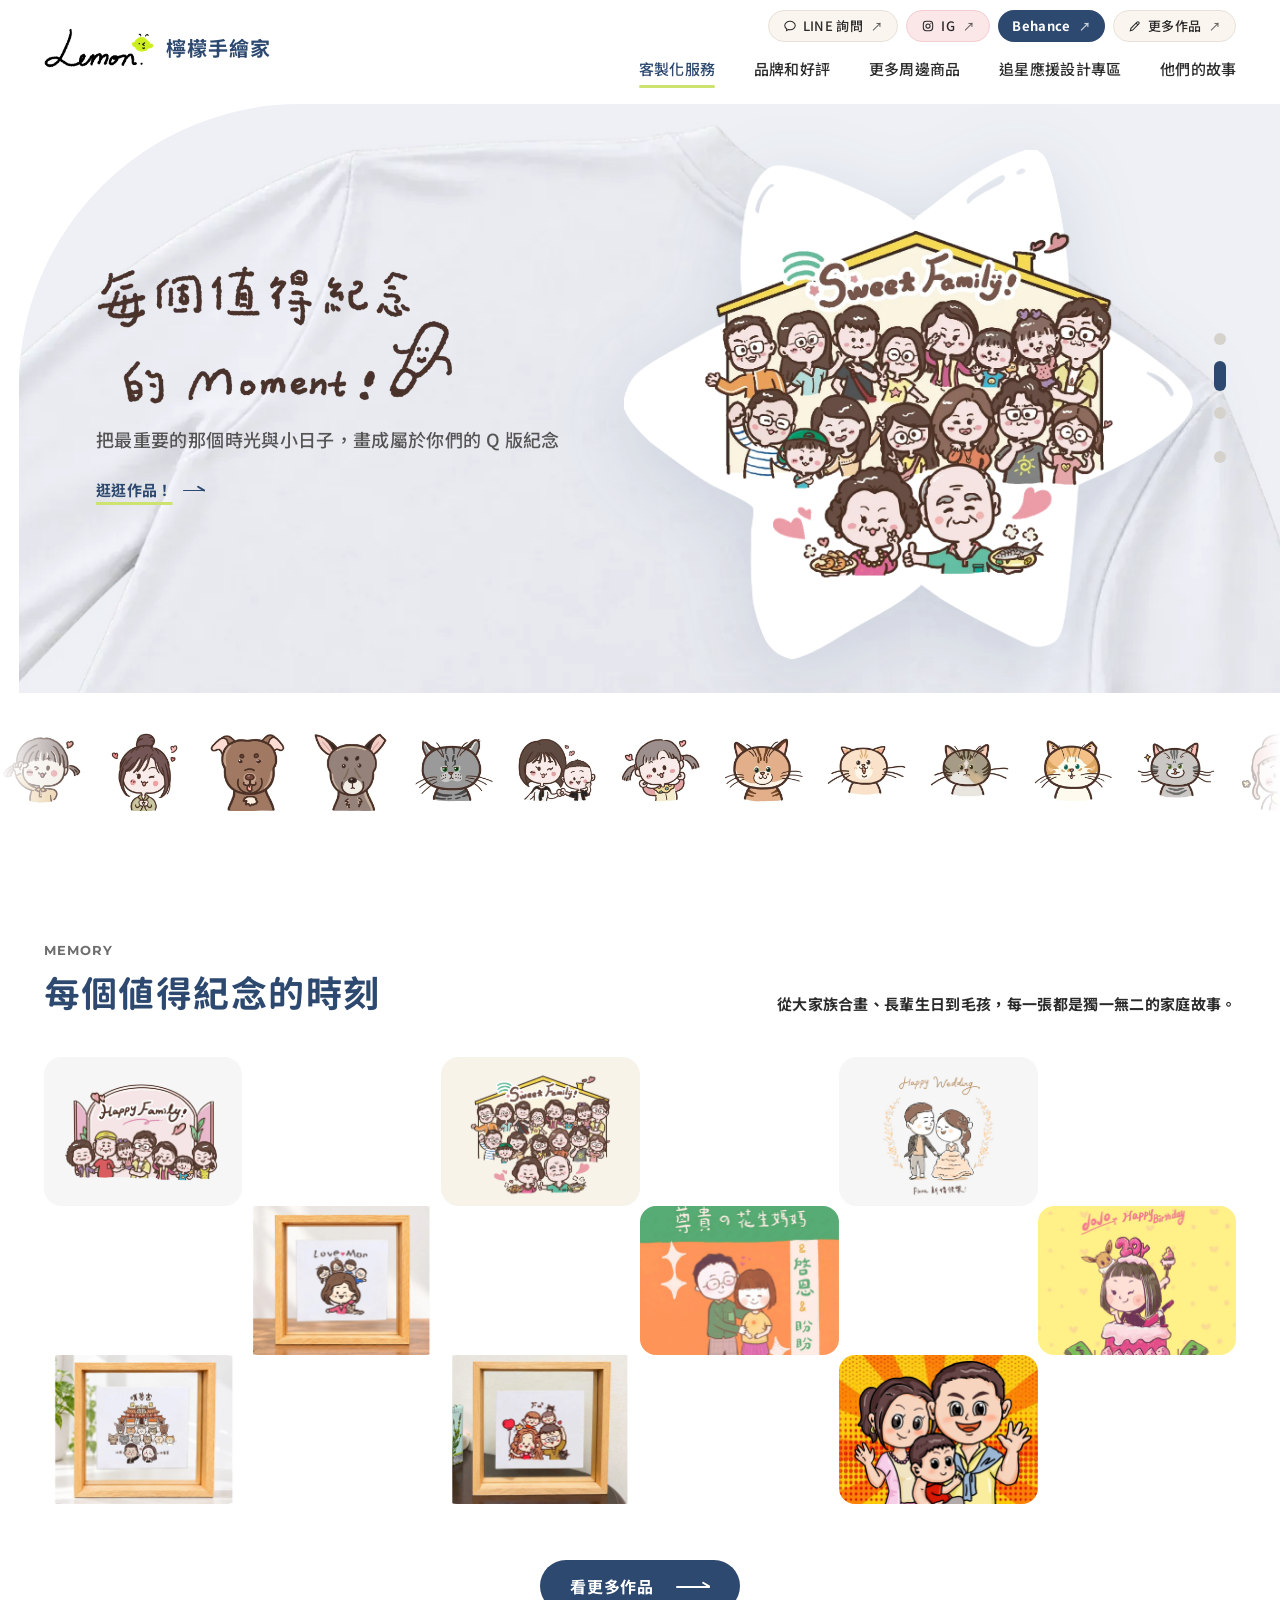
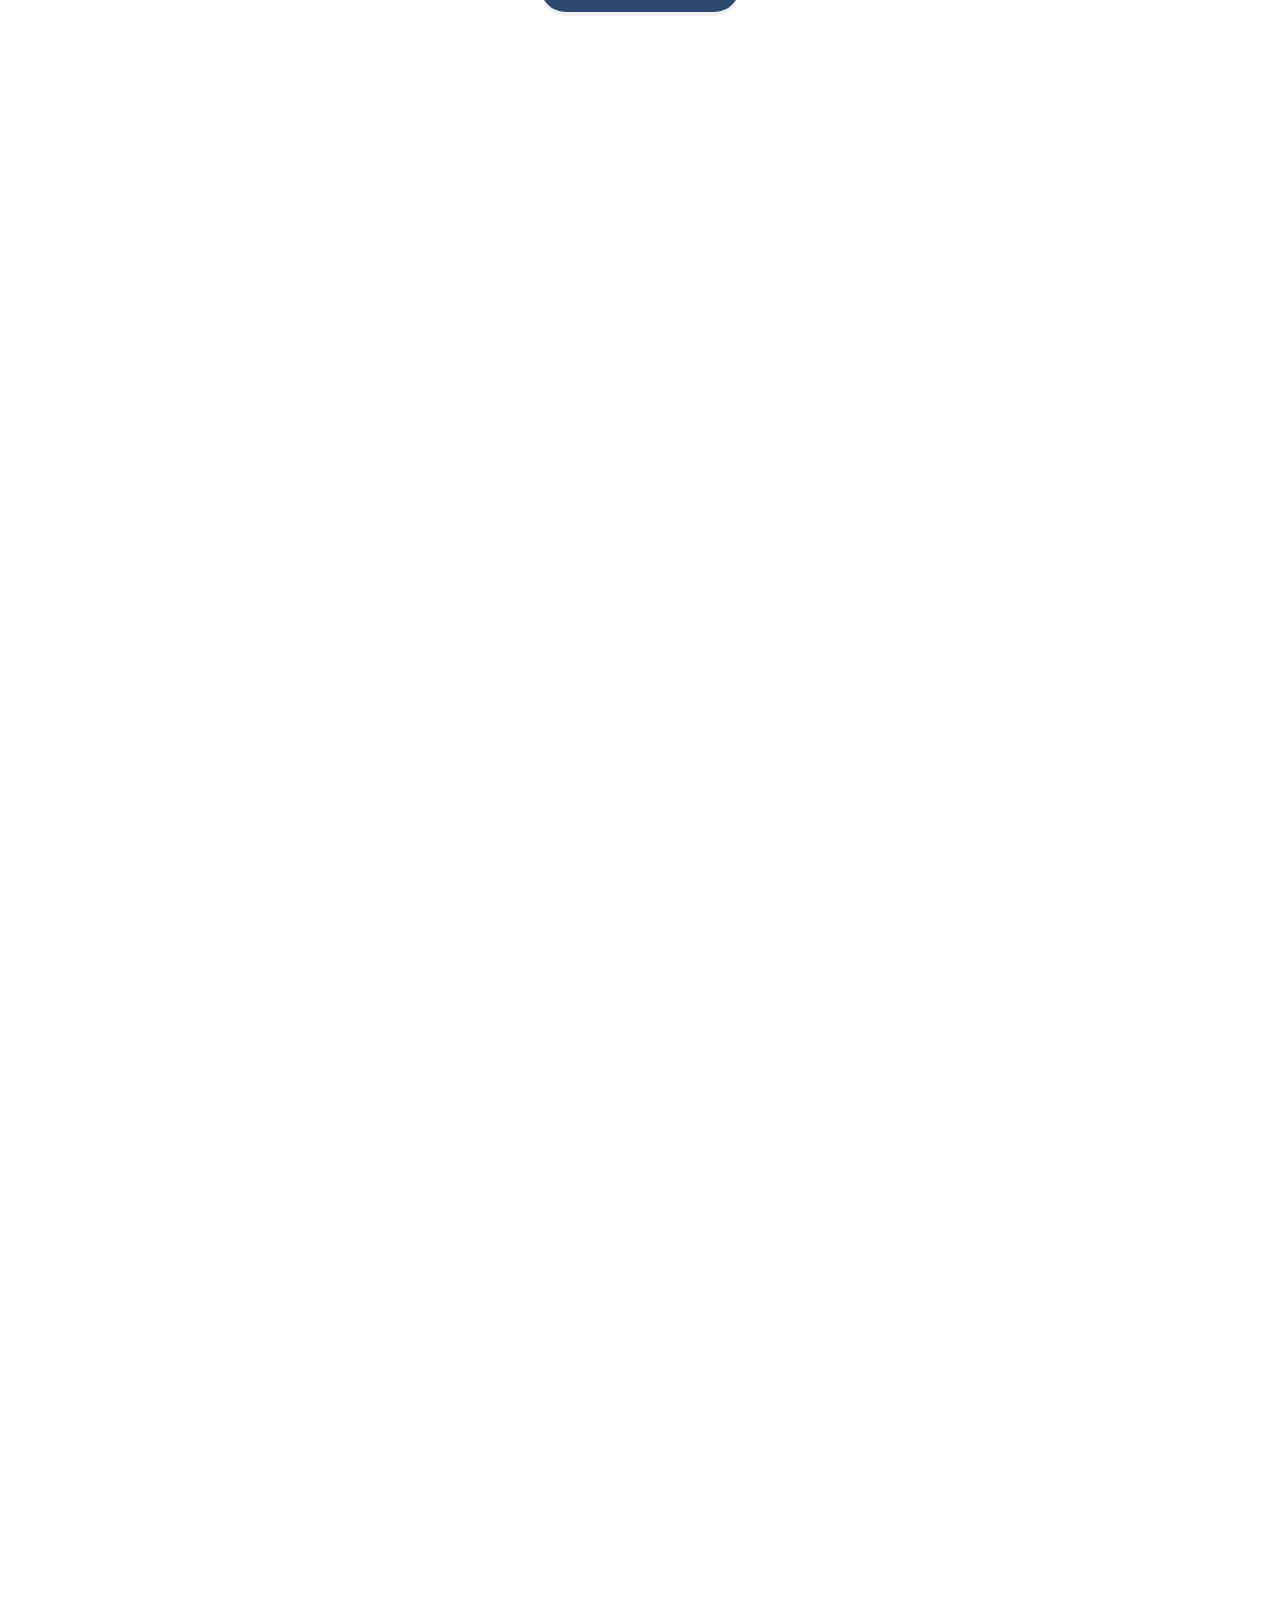
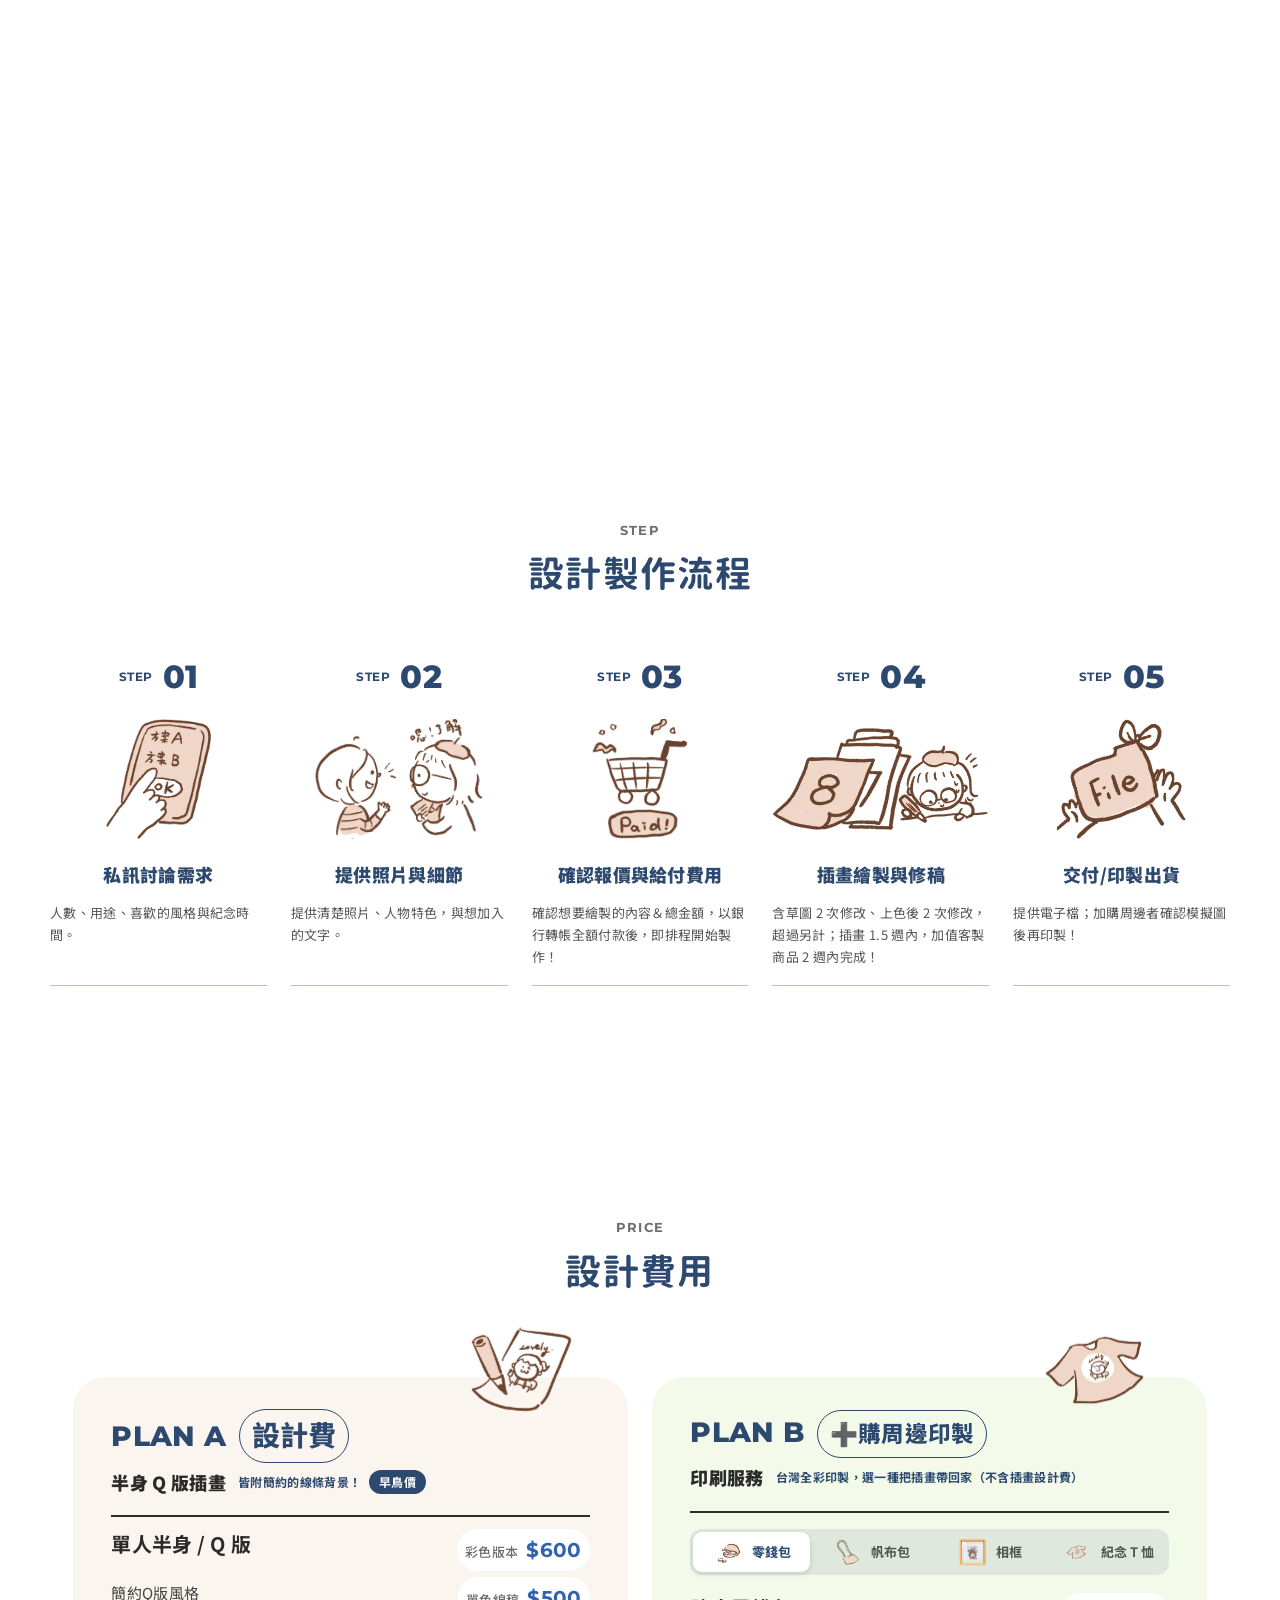
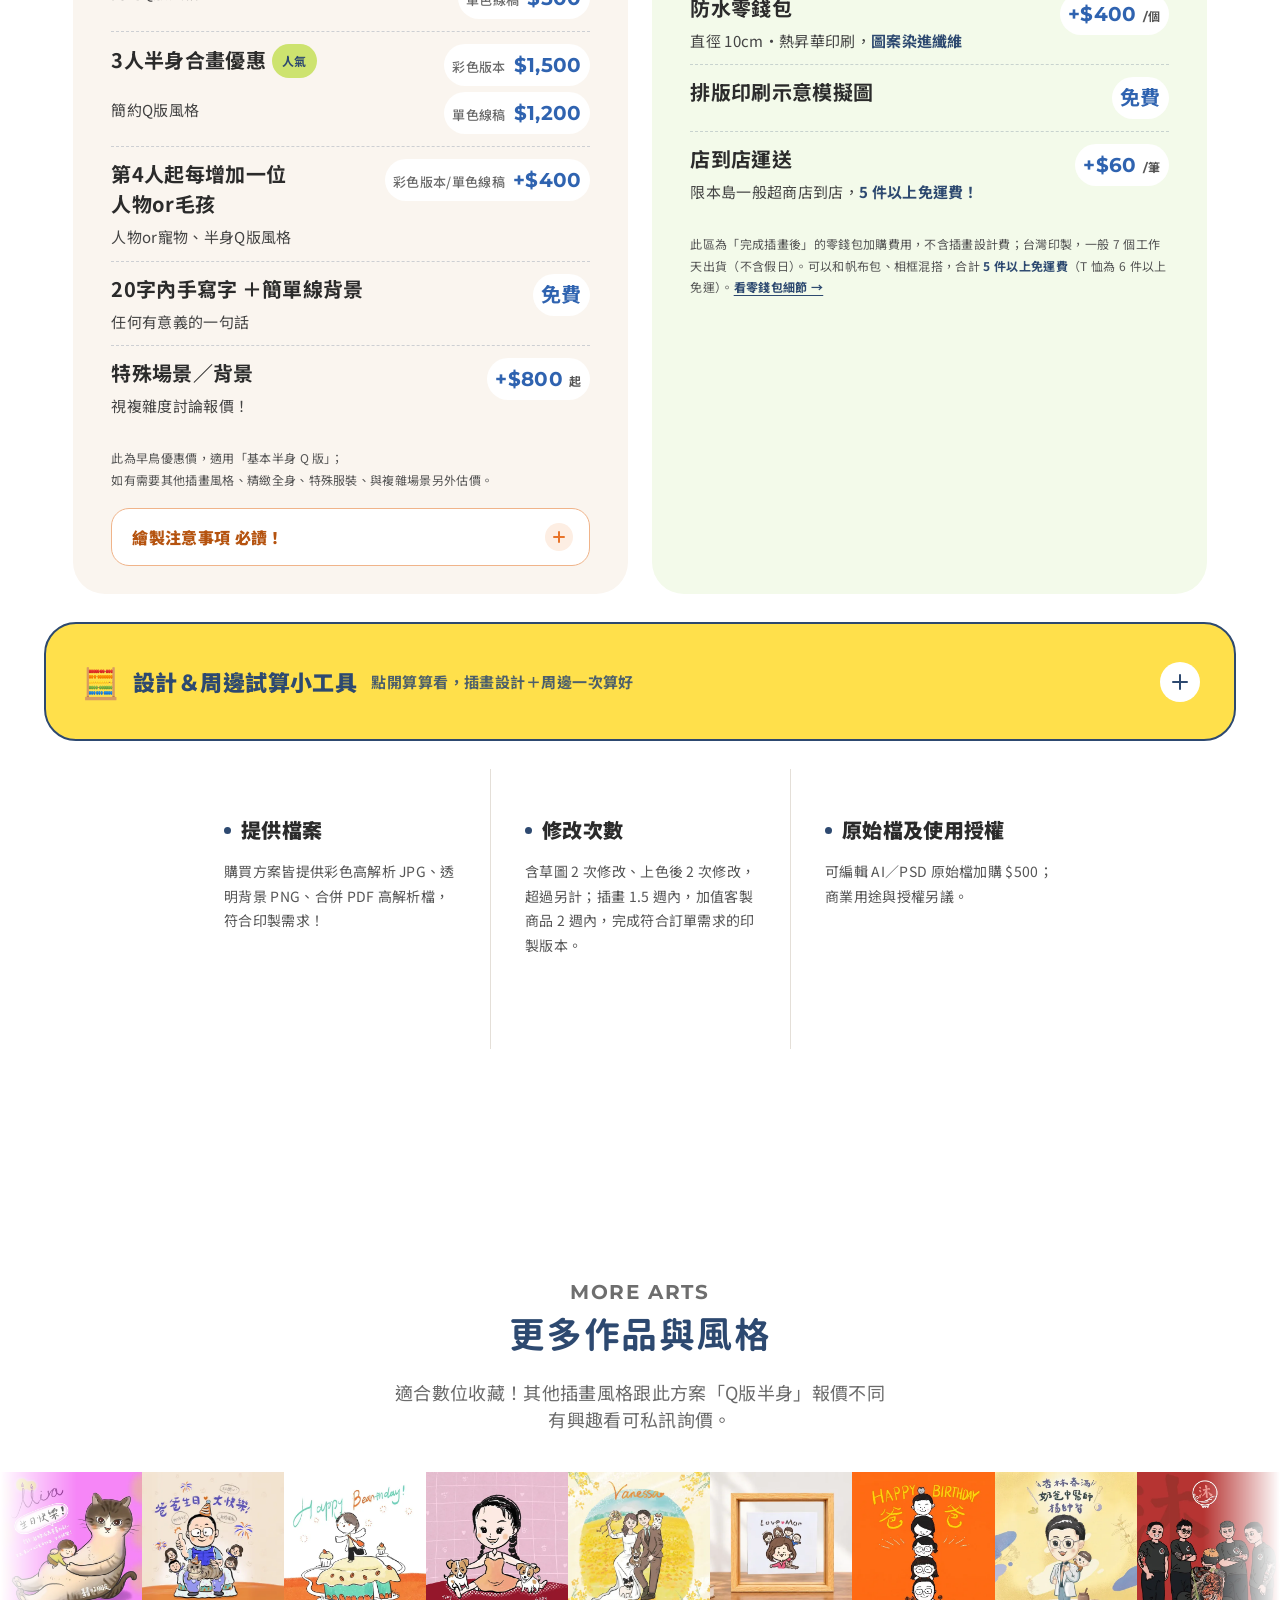
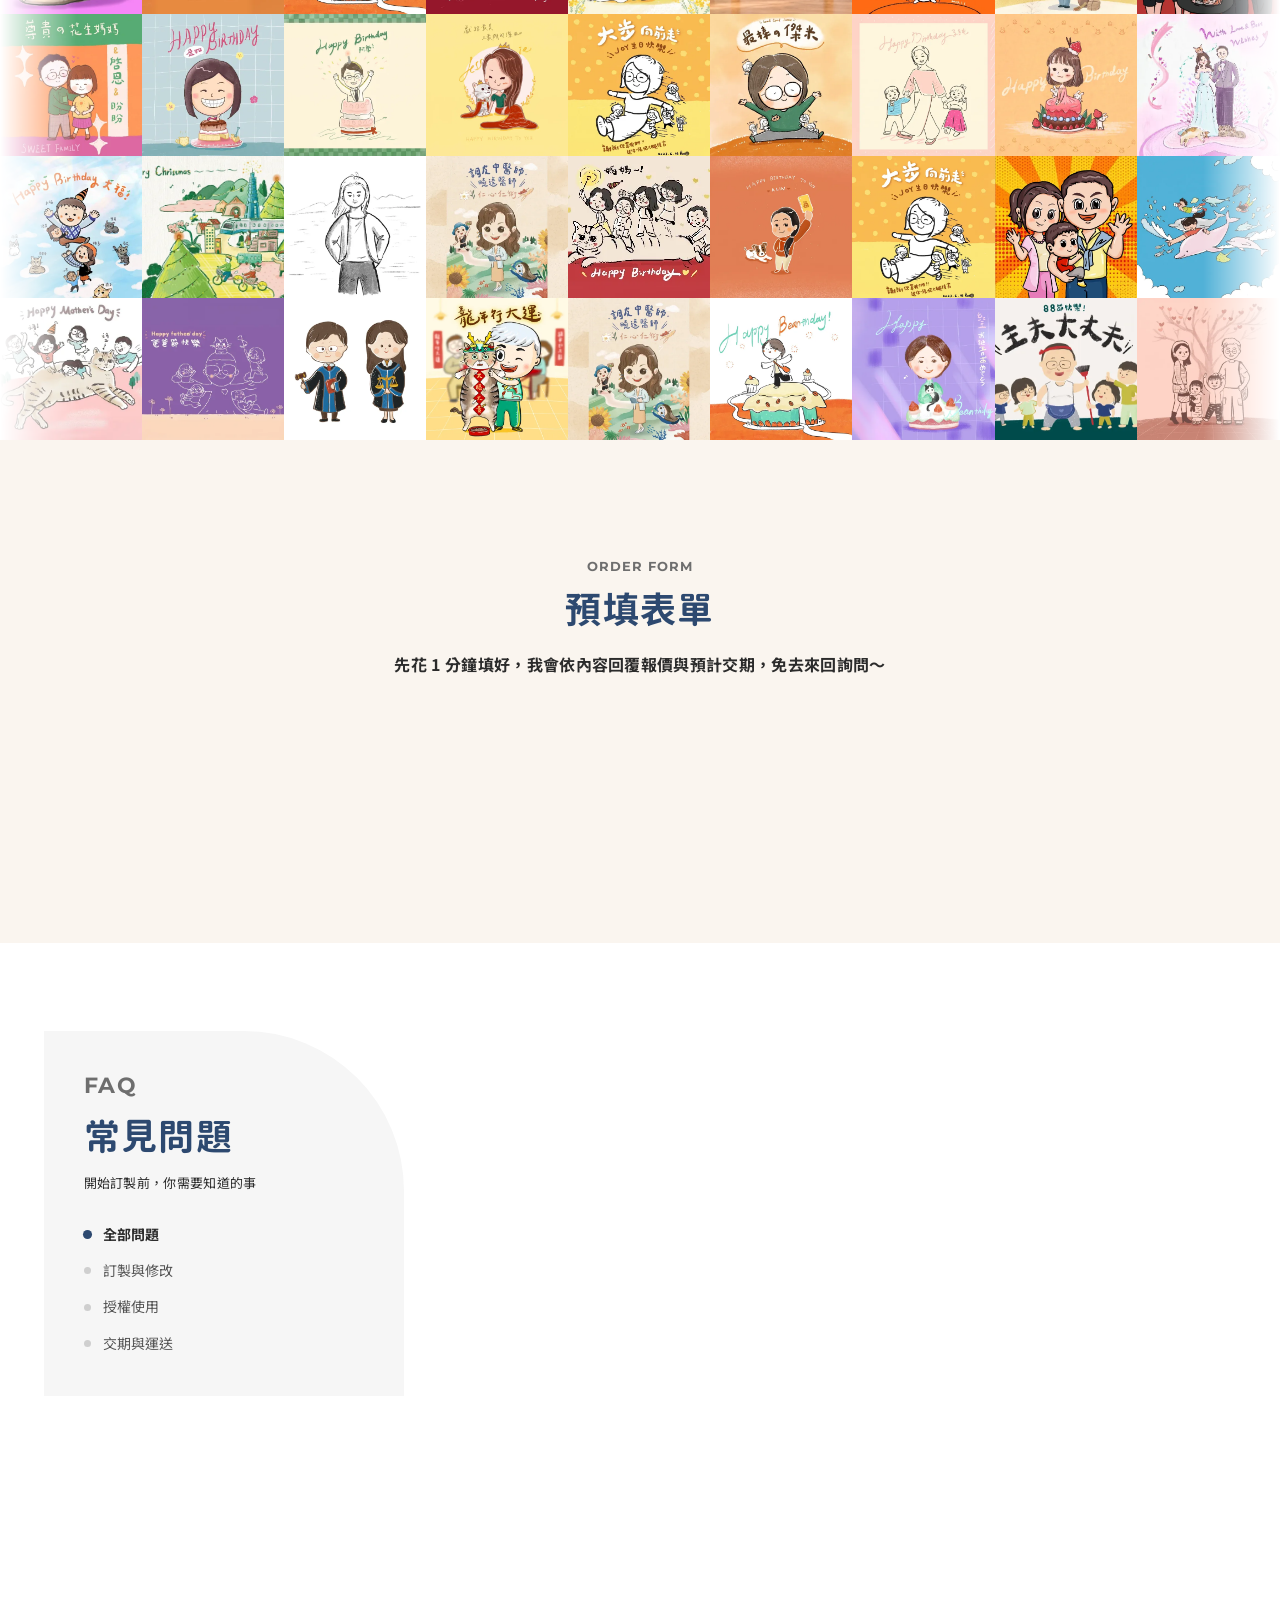
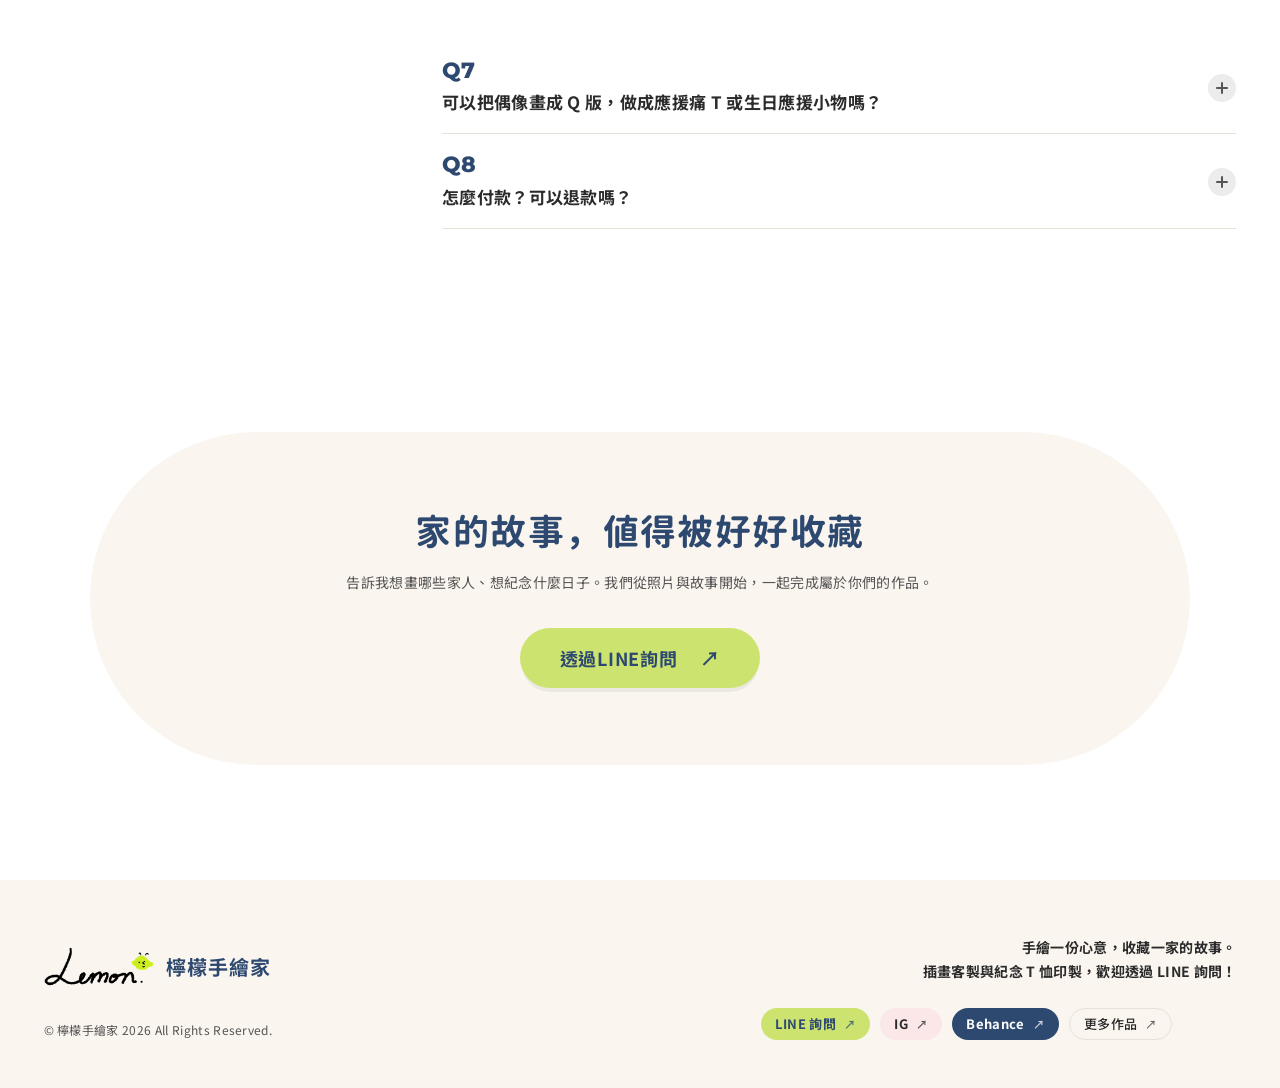
==== commit 9792f84a: "追星應援專區加強搜尋關鍵字：客製應援小物、應援商品設計 - 網頁標題、搜尋說明、分享預覽改以「客製應援小物・應援商品設計」為主，並帶入應援痛衣、和本命同框 - 頁首小標與三個區塊標題自然加入關鍵字（大" ====
--- a/index.html
+++ b/index.html
@@ -382,7 +382,7 @@
           </div>
           <p class="ge-only">只想要插畫也可以：<b>插畫電子檔 <span class="num">$600</span> 起</b>，提供高清 JPG／PNG／PDF。</p>
           <a class="btn btn-navy" href="goods.html">看全部周邊商品 <i class="arrow"></i></a>
-          <p class="ge-fan"><a href="fan.html">💛 追星應援客製 <i aria-hidden="true">›</i></a></p>
+          <p class="ge-fan"><a href="fan.html">💛 客製應援小物 <i aria-hidden="true">›</i></a></p>
         </div>
       </div>
     </section>
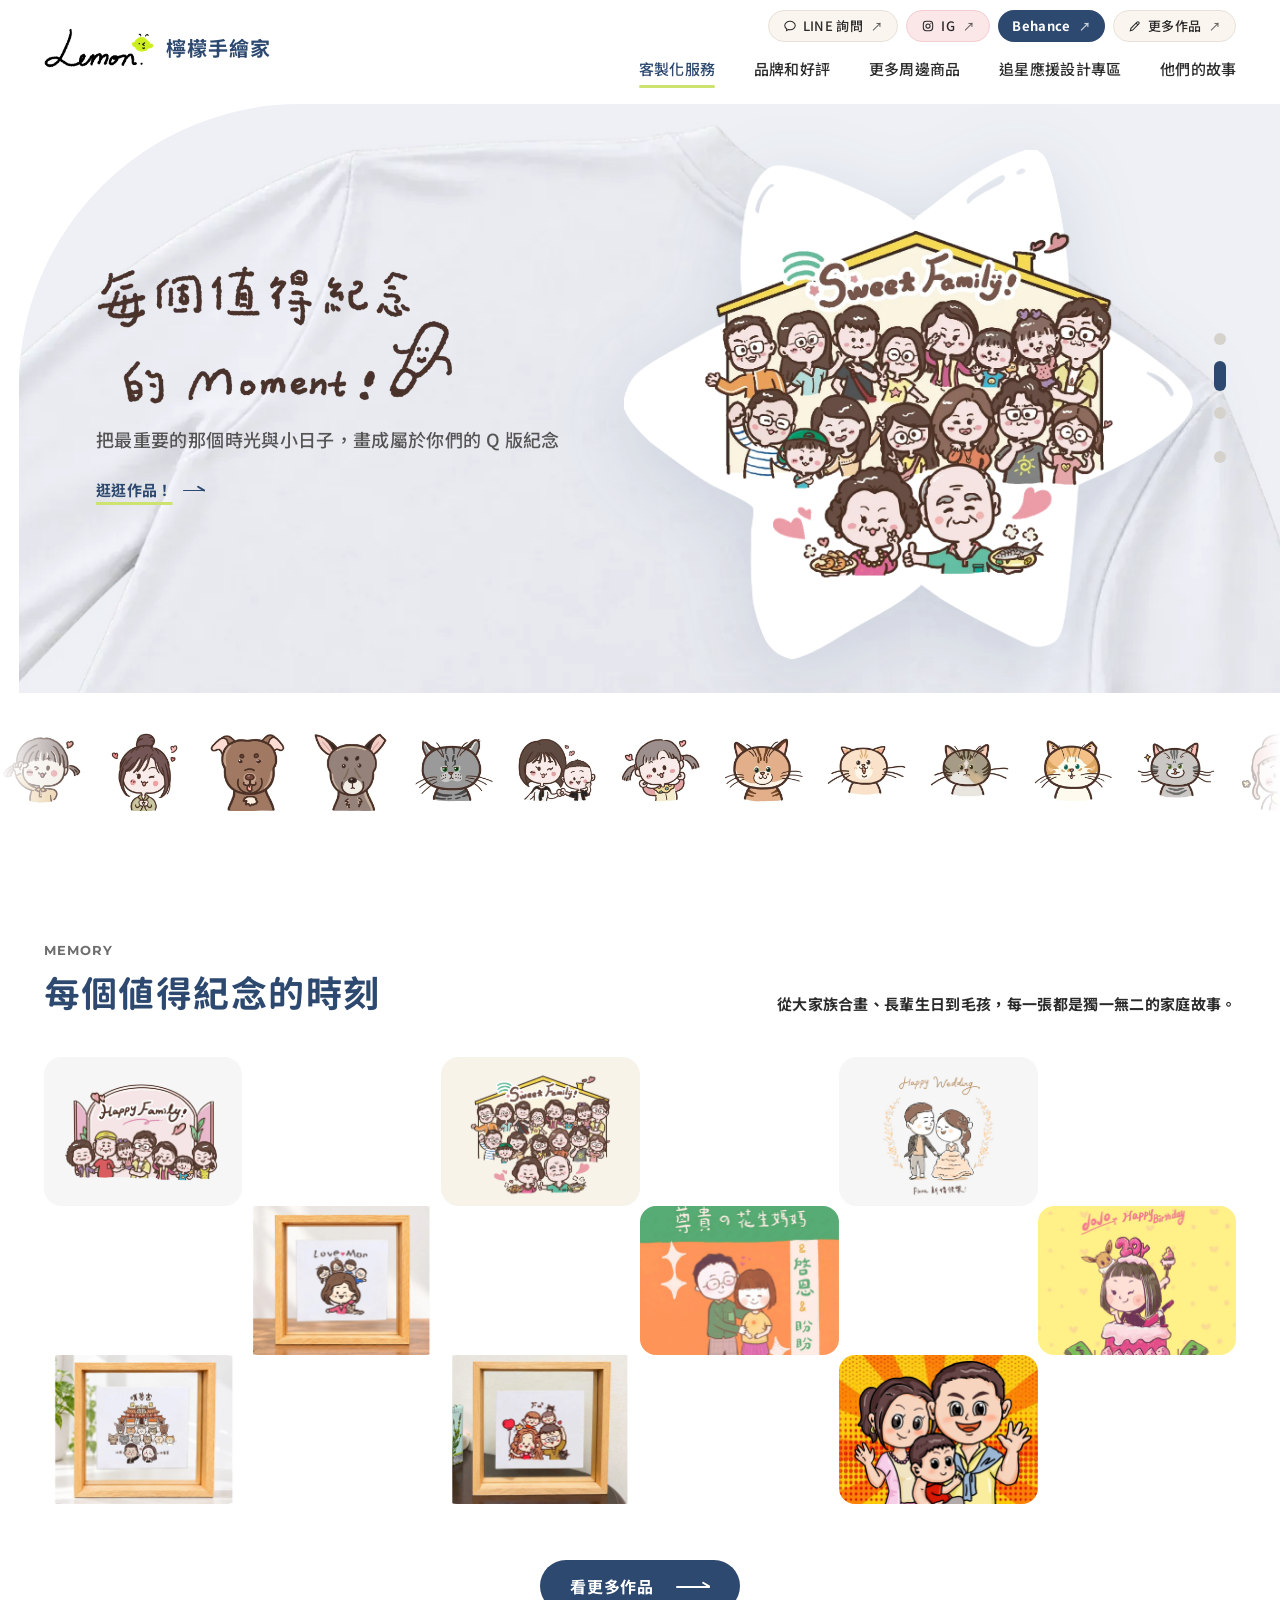
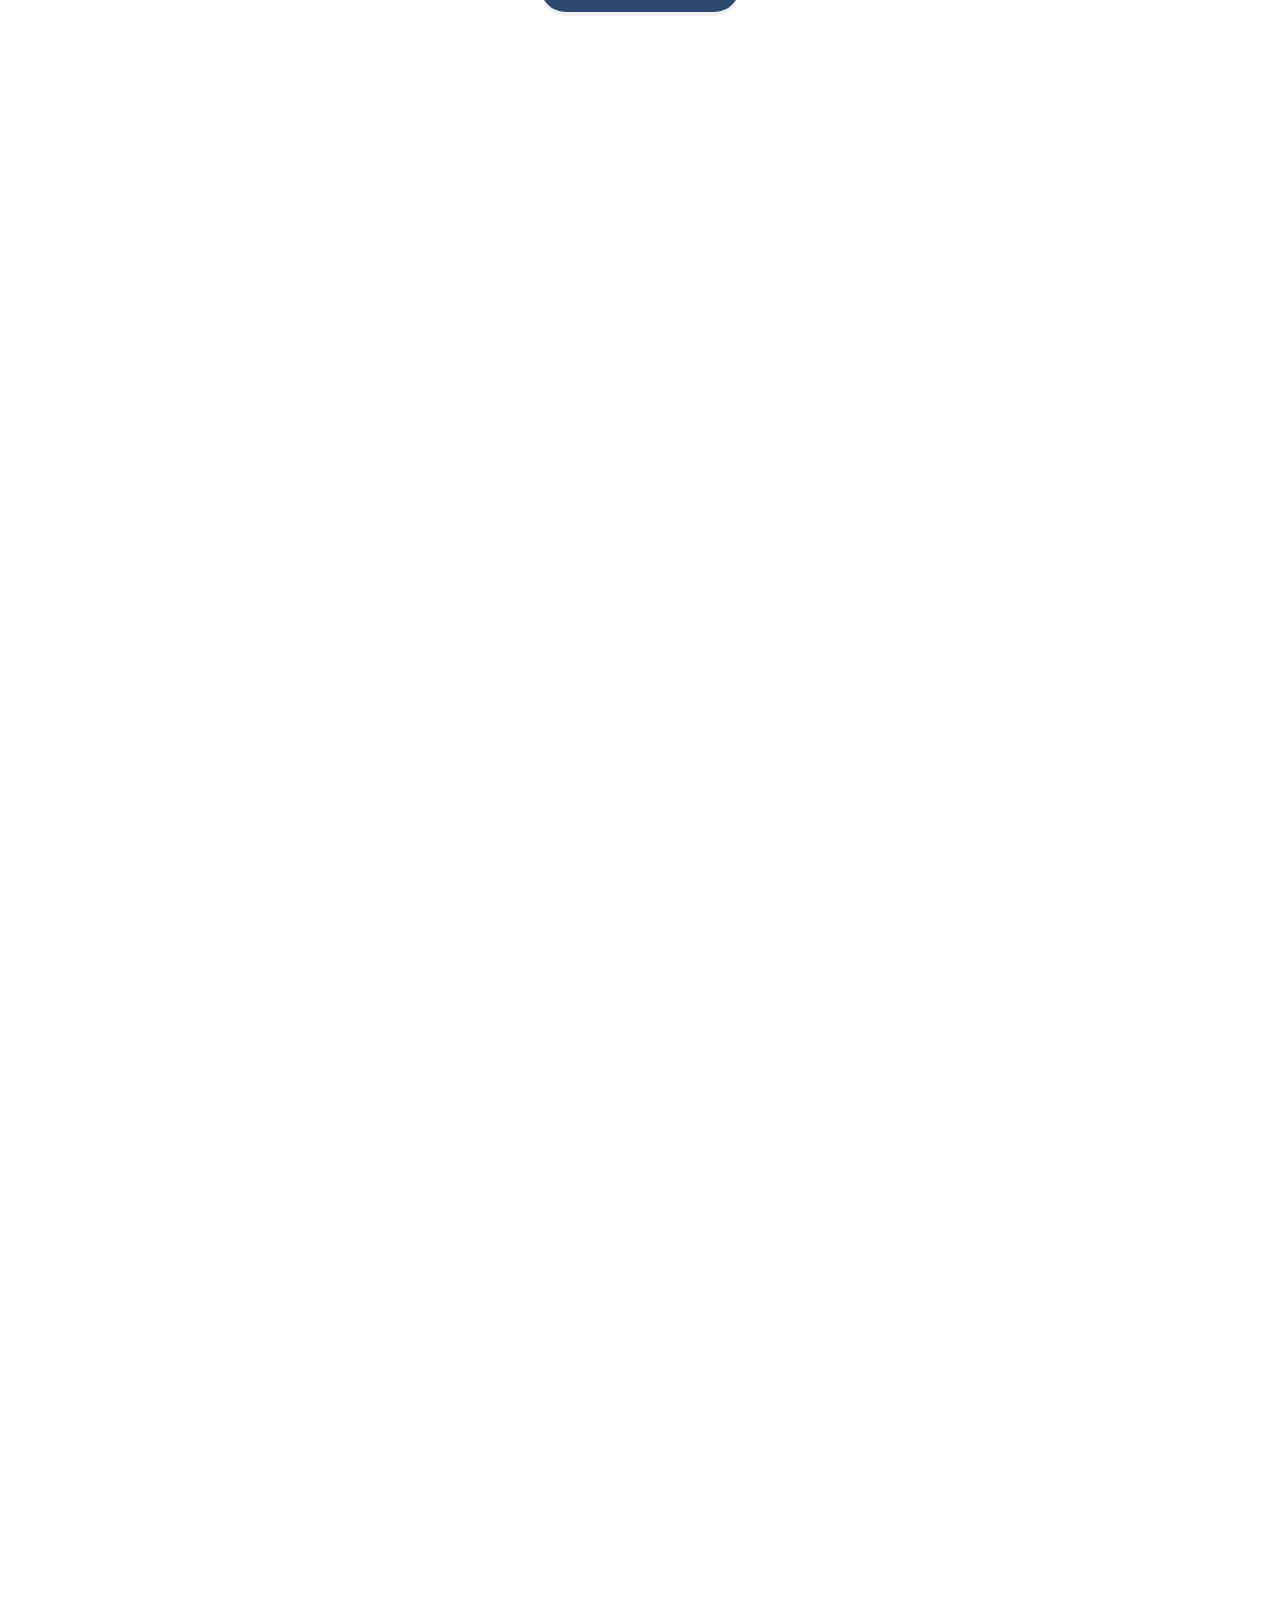
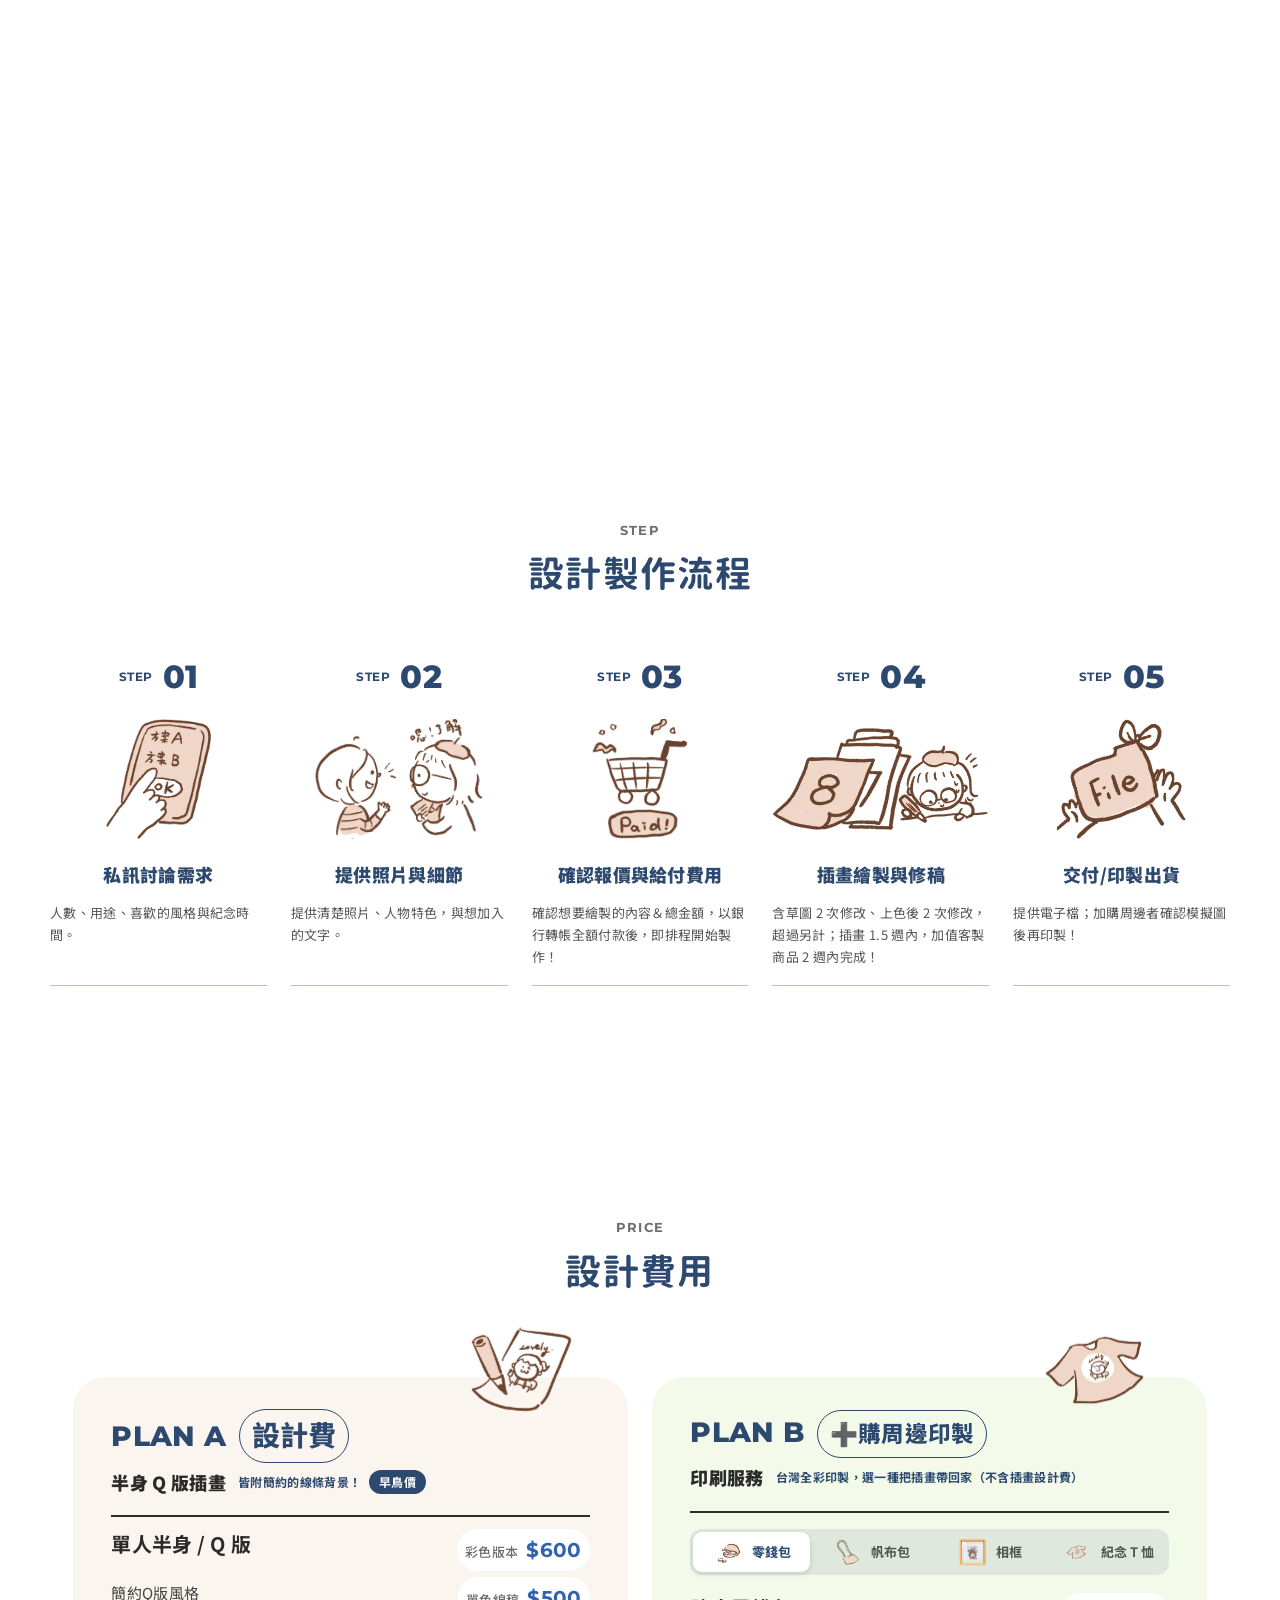
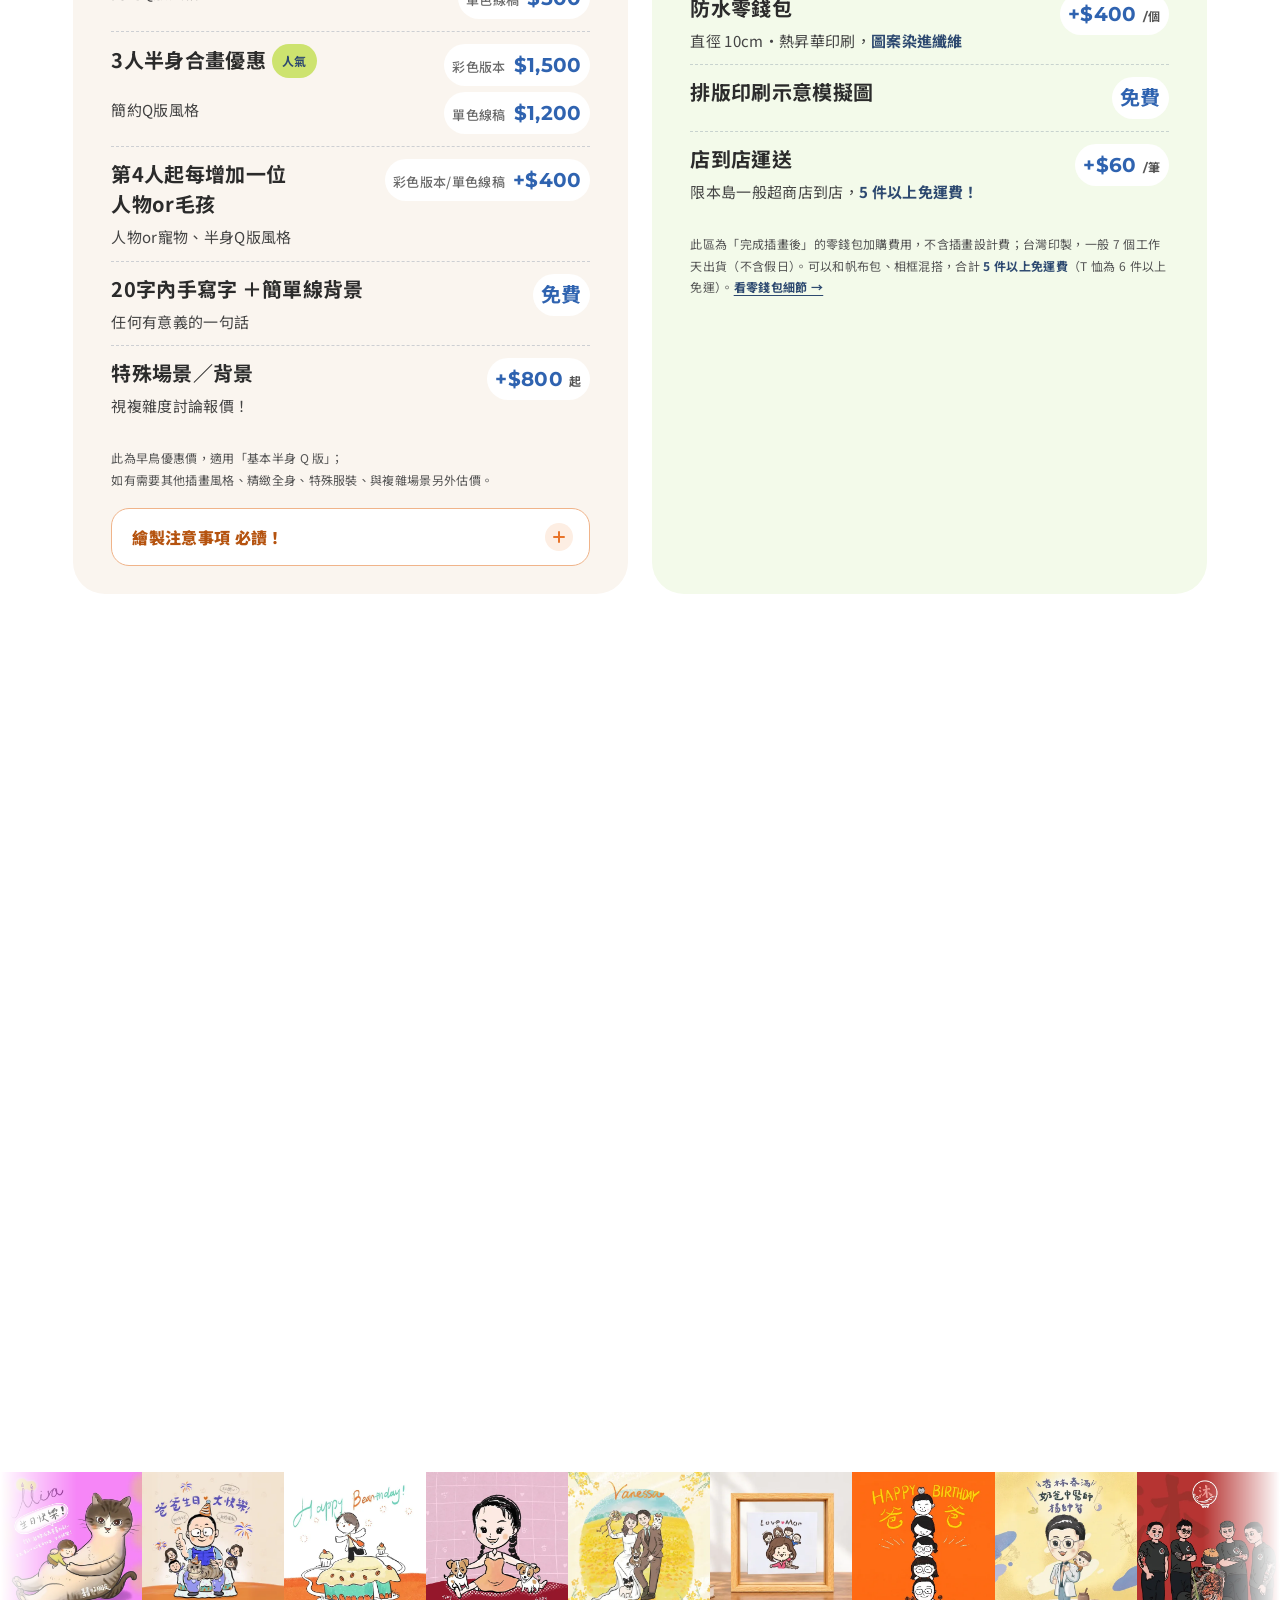
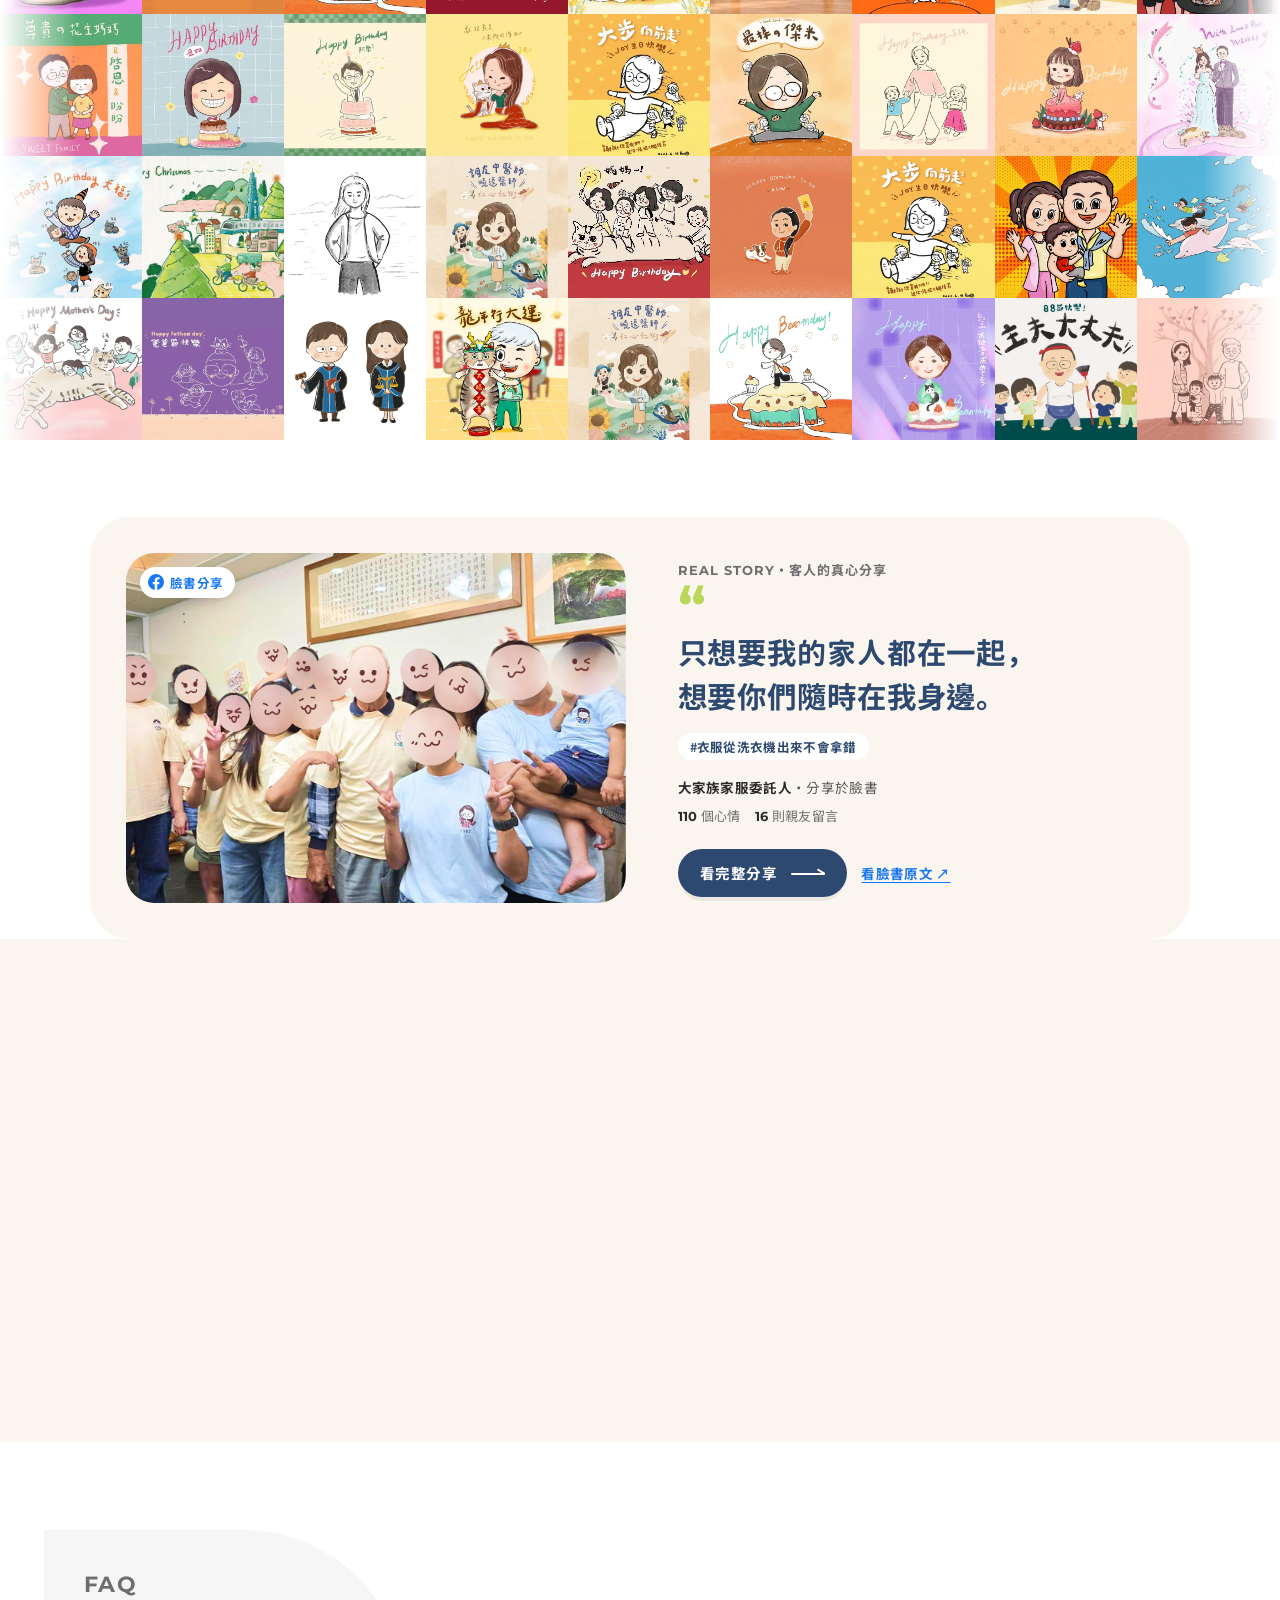
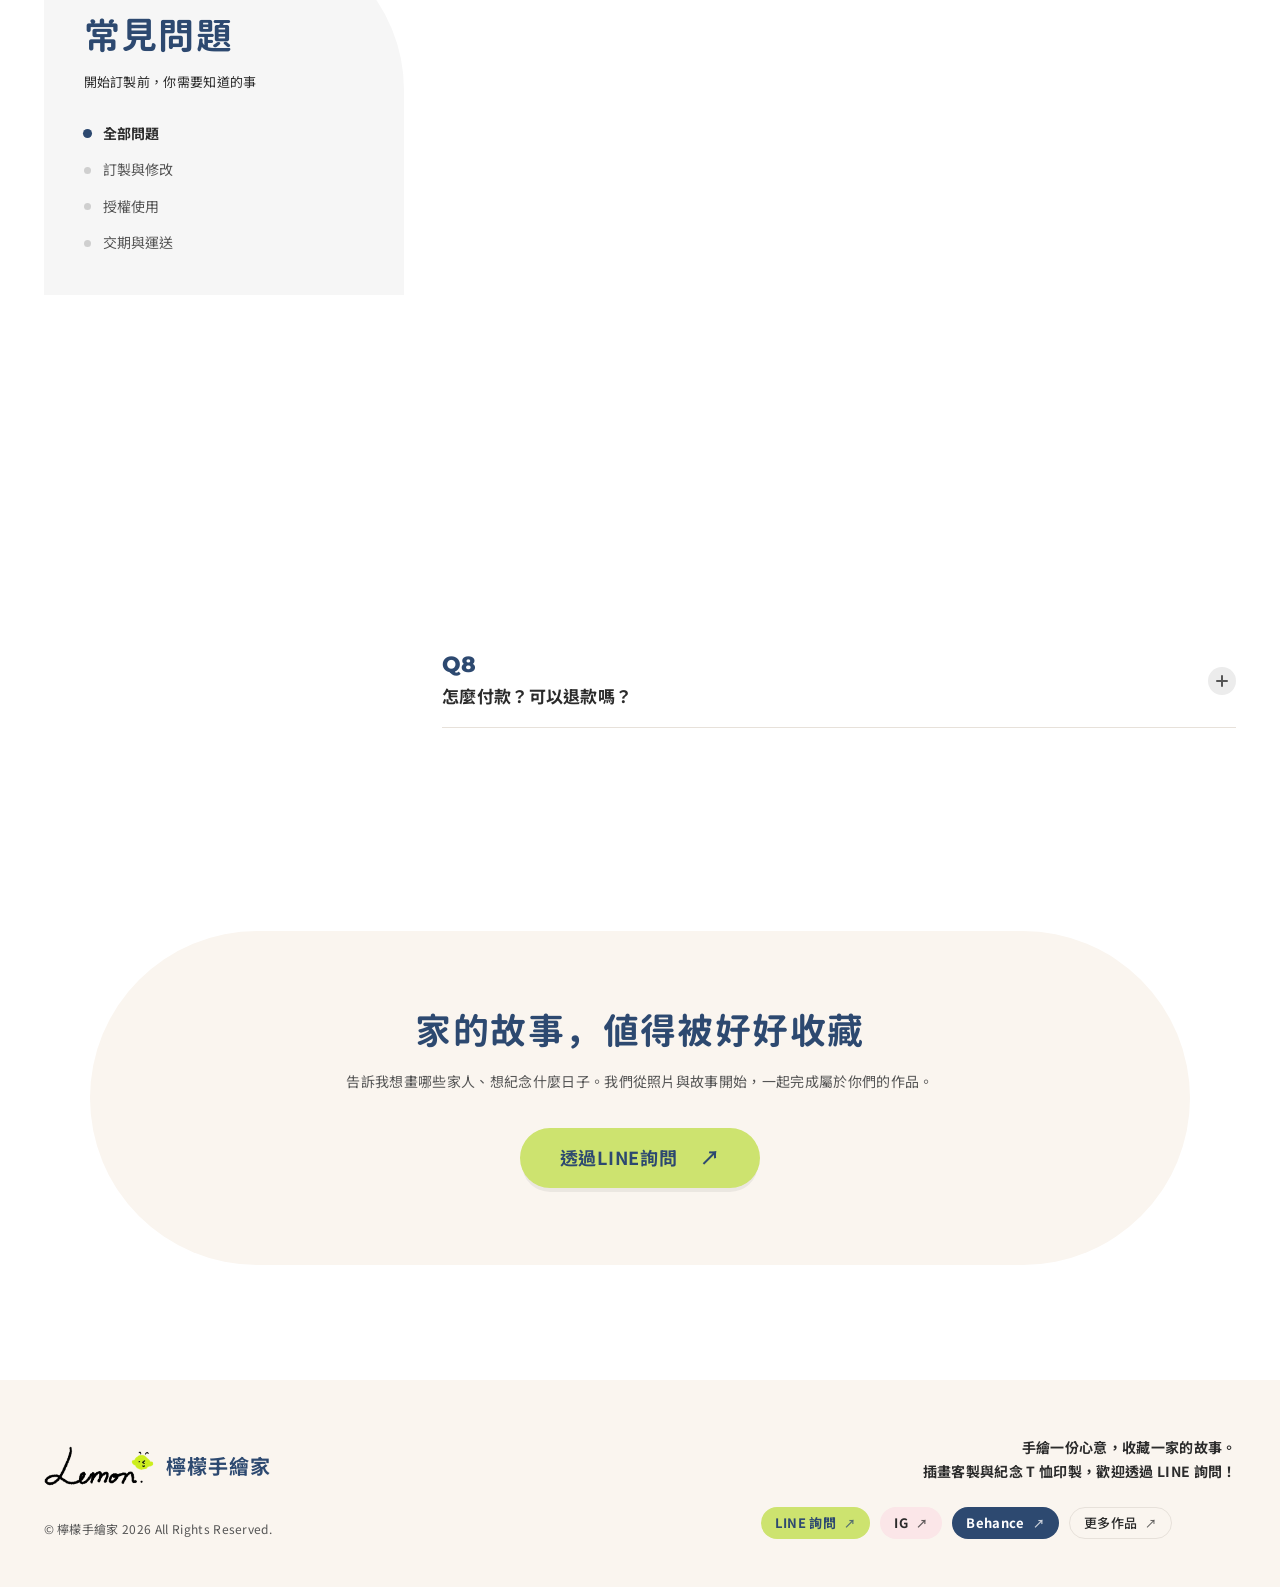
==== commit 7a02ee19: "新增「口碑精選」：客人在臉書分享家服的心情 - 首頁（作品區之後、預填表單之前）放精簡版：合照、引言、熱度數字、看完整分享與臉書原文連結 - 品牌和好評頁放完整版（#fb-review）：引言、原文節" ====
--- a/index.html
+++ b/index.html
@@ -209,7 +209,7 @@
   <link rel="preconnect" href="https://fonts.googleapis.com" />
   <link rel="preconnect" href="https://fonts.gstatic.com" crossorigin />
   <link href="https://fonts.googleapis.com/css2?family=Montserrat:wght@600;700;800&family=Noto+Sans+TC:wght@400;500;700;900&display=swap" rel="stylesheet" />
-  <link rel="stylesheet" href="styles.css?v=185" />
+  <link rel="stylesheet" href="styles.css?v=186" />
   <link rel="stylesheet" href="hig-refresh.css?v=23" />
 </head>
 <body>
@@ -623,6 +623,29 @@
 
     <!-- ============ FAQ ============ -->
 
+    <!-- ============ 口碑精選：臉書分享（首頁精簡版，完整版在 story.html#fb-review） ============ -->
+    <section class="fb-review-sec fb-review-home" aria-labelledby="fb-review-home-title">
+      <div class="container">
+        <article class="fb-review reveal">
+          <figure class="fb-review-media">
+            <img src="assets/reviews/photo-family.webp?v=2" alt="大家族穿上客製家服的合照（臉部以表情貼圖遮蓋）" width="1306" height="915" loading="lazy" />
+            <span class="fb-review-badge"><svg viewBox="0 0 24 24" aria-hidden="true"><path d="M24 12a12 12 0 1 0-13.9 11.9v-8.4H7.1V12h3V9.4c0-3 1.8-4.7 4.5-4.7 1.3 0 2.7.2 2.7.2v3h-1.5c-1.5 0-2 .9-2 1.9V12h3.4l-.5 3.5h-2.9v8.4A12 12 0 0 0 24 12Z"/></svg>臉書分享</span>
+          </figure>
+          <div class="fb-review-body">
+            <p class="fb-review-eyebrow">REAL STORY・客人的真心分享</p>
+            <h2 class="fb-review-quote" id="fb-review-home-title">只想要我的家人都在一起，<br />想要你們隨時在我身邊。</h2>
+            <div class="fb-review-tags"><span>#衣服從洗衣機出來不會拿錯</span></div>
+            <p class="fb-review-who"><b>大家族家服委託人</b>・分享於臉書</p>
+            <p class="fb-review-stats"><span><b>110</b> 個心情</span><span><b>16</b> 則親友留言</span></p>
+            <div class="fb-review-actions">
+              <a class="btn btn-navy" href="story.html#fb-review">看完整分享 <i class="arrow"></i></a>
+              <a class="fb-review-link" href="https://www.facebook.com/share/p/1F76dQCwqQ/" target="_blank" rel="noopener">看臉書原文 ↗</a>
+            </div>
+          </div>
+        </article>
+      </div>
+    </section>
+
     <!-- ============ 預填表單（送出方式在 main.js 的 ORDER_FORM 設定） ============ -->
     <section class="order section section-beige" id="order-form" aria-labelledby="order-title">
       <div class="container">
--- a/styles.css
+++ b/styles.css
@@ -1788,3 +1788,35 @@
 .of-tee-qty .of-qty { background: #fff; border-radius: 12px; padding: 6px 8px 6px 14px; }
 .of-sub-note { margin-left: 8px; font-size: 12px; font-weight: 700; color: #b84a63; background: #fbe6e8; border-radius: 99px; padding: 2px 10px; }
 @media (max-width: 560px) { .of-tee-qty { grid-template-columns: 1fr; } }
+
+/* ---------- 口碑精選：客人在臉書的分享（首頁精簡版／品牌和好評完整版） ---------- */
+.fb-review-sec { padding-block: clamp(48px, 6vw, 88px) 0; }
+.fb-review { max-width: 1100px; margin-inline: auto; display: grid; grid-template-columns: minmax(0, 1.05fr) minmax(0, 1fr); gap: clamp(24px, 4vw, 56px); align-items: center; background: var(--beige); border-radius: 40px; padding: clamp(20px, 3vw, 36px); }
+.fb-review-media { position: relative; margin: 0; }
+.fb-review-media img { width: 100%; height: auto; border-radius: 28px; display: block; }
+.fb-review-badge { position: absolute; left: 14px; top: 14px; display: inline-flex; align-items: center; gap: 6px; background: #fff; color: #1877f2; font-size: 12.5px; font-weight: 700; border-radius: 99px; padding: 5px 12px 5px 8px; box-shadow: 0 6px 18px -10px rgba(28,34,46,.5); }
+.fb-review-badge svg { width: 16px; height: 16px; fill: currentColor; }
+.fb-review-body { padding: 4px clamp(4px, 1.5vw, 20px) 4px 0; }
+.fb-review-eyebrow { font-family: var(--font-en); font-weight: 700; font-size: 13px; letter-spacing: .08em; color: var(--muted); }
+.fb-review-quote { margin: 10px 0 0; font-family: var(--font-title); font-size: clamp(22px, 2.3vw, 30px); line-height: 1.5; color: var(--navy); letter-spacing: .03em; text-wrap: balance; }
+.fb-review-quote::before { content: "\201C"; display: block; font-family: var(--font-en); font-size: 56px; line-height: .6; color: var(--lime-600); margin-bottom: 6px; }
+.fb-review-text { margin-top: 14px; font-size: 14.5px; line-height: 1.9; color: var(--ink-2); }
+.fb-review-tags { display: flex; flex-wrap: wrap; gap: 6px; margin-top: 14px; }
+.fb-review-tags span { font-size: 12.5px; font-weight: 700; color: var(--navy); background: #fff; border-radius: 99px; padding: 3px 12px; }
+.fb-review-who { margin-top: 16px; font-size: 13.5px; color: var(--ink-2); }
+.fb-review-who b { color: var(--ink); }
+.fb-review-stats { display: flex; flex-wrap: wrap; align-items: center; gap: 6px 14px; margin-top: 6px; font-size: 13px; color: var(--muted); }
+.fb-review-stats b { color: var(--ink); font-family: var(--font-en); }
+.fb-review-comments { display: flex; flex-wrap: wrap; gap: 8px; margin-top: 18px; }
+.fb-review-comments p { justify-self: start; max-width: 100%; background: #fff; border-radius: 18px 18px 18px 6px; padding: 8px 14px; font-size: 13.5px; color: var(--ink); box-shadow: 0 6px 16px -14px rgba(28,34,46,.6); }
+.fb-review-comments p small { display: block; font-size: 11px; color: var(--muted); }
+.fb-review-actions { display: flex; flex-wrap: wrap; gap: 10px 14px; align-items: center; margin-top: 22px; }
+.fb-review-actions .btn { min-height: 48px; padding: 0 22px; font-size: 14.5px; gap: 14px; }
+.fb-review.is-text { grid-template-columns: 1fr; max-width: 860px; text-align: center; padding: clamp(28px, 4vw, 48px) clamp(20px, 4vw, 56px); }
+.fb-review.is-text .fb-review-body { padding: 0; }
+.fb-review.is-text .fb-review-tags, .fb-review.is-text .fb-review-stats, .fb-review.is-text .fb-review-comments, .fb-review.is-text .fb-review-actions { justify-content: center; }
+.fb-review-link { font-size: 13.5px; font-weight: 700; color: #1877f2; text-decoration: underline; text-underline-offset: 3px; }
+@media (max-width: 860px) {
+  .fb-review { grid-template-columns: 1fr; border-radius: 32px; }
+  .fb-review-body { padding: 0 6px 6px; }
+}
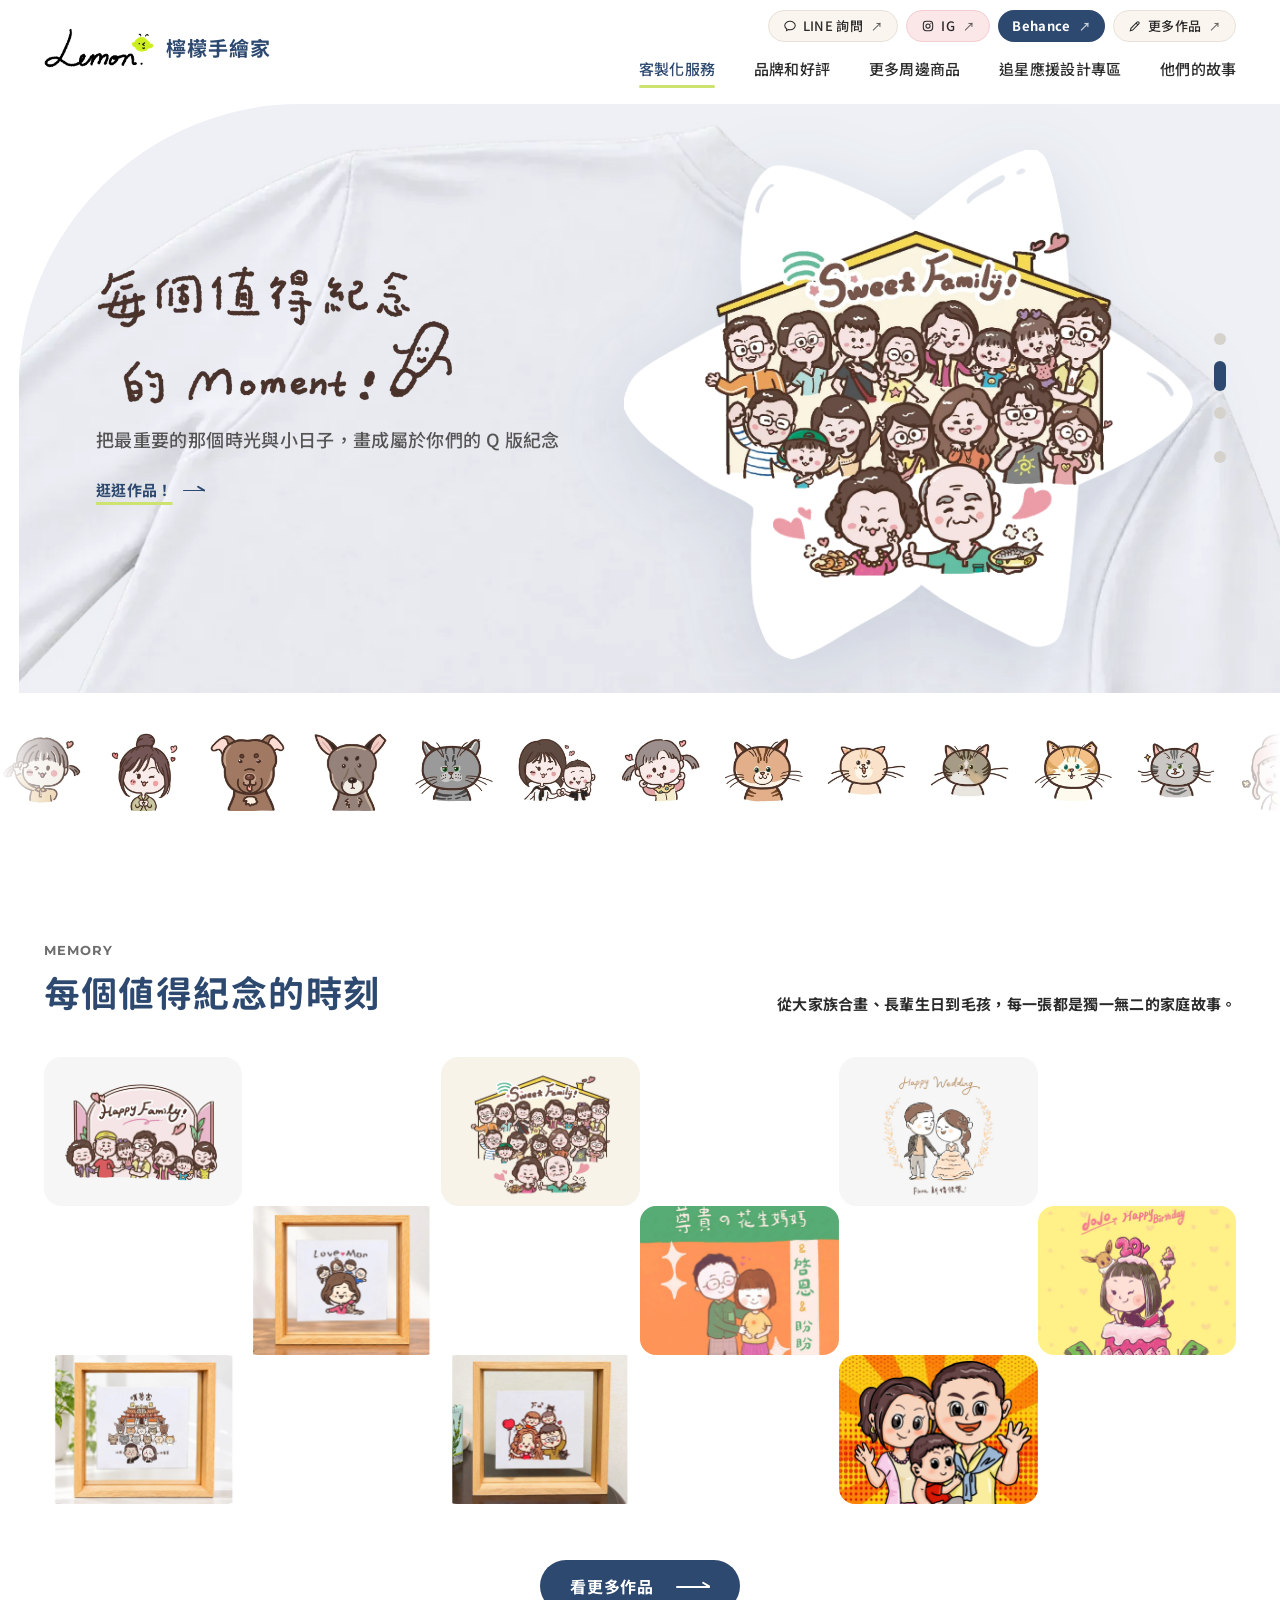
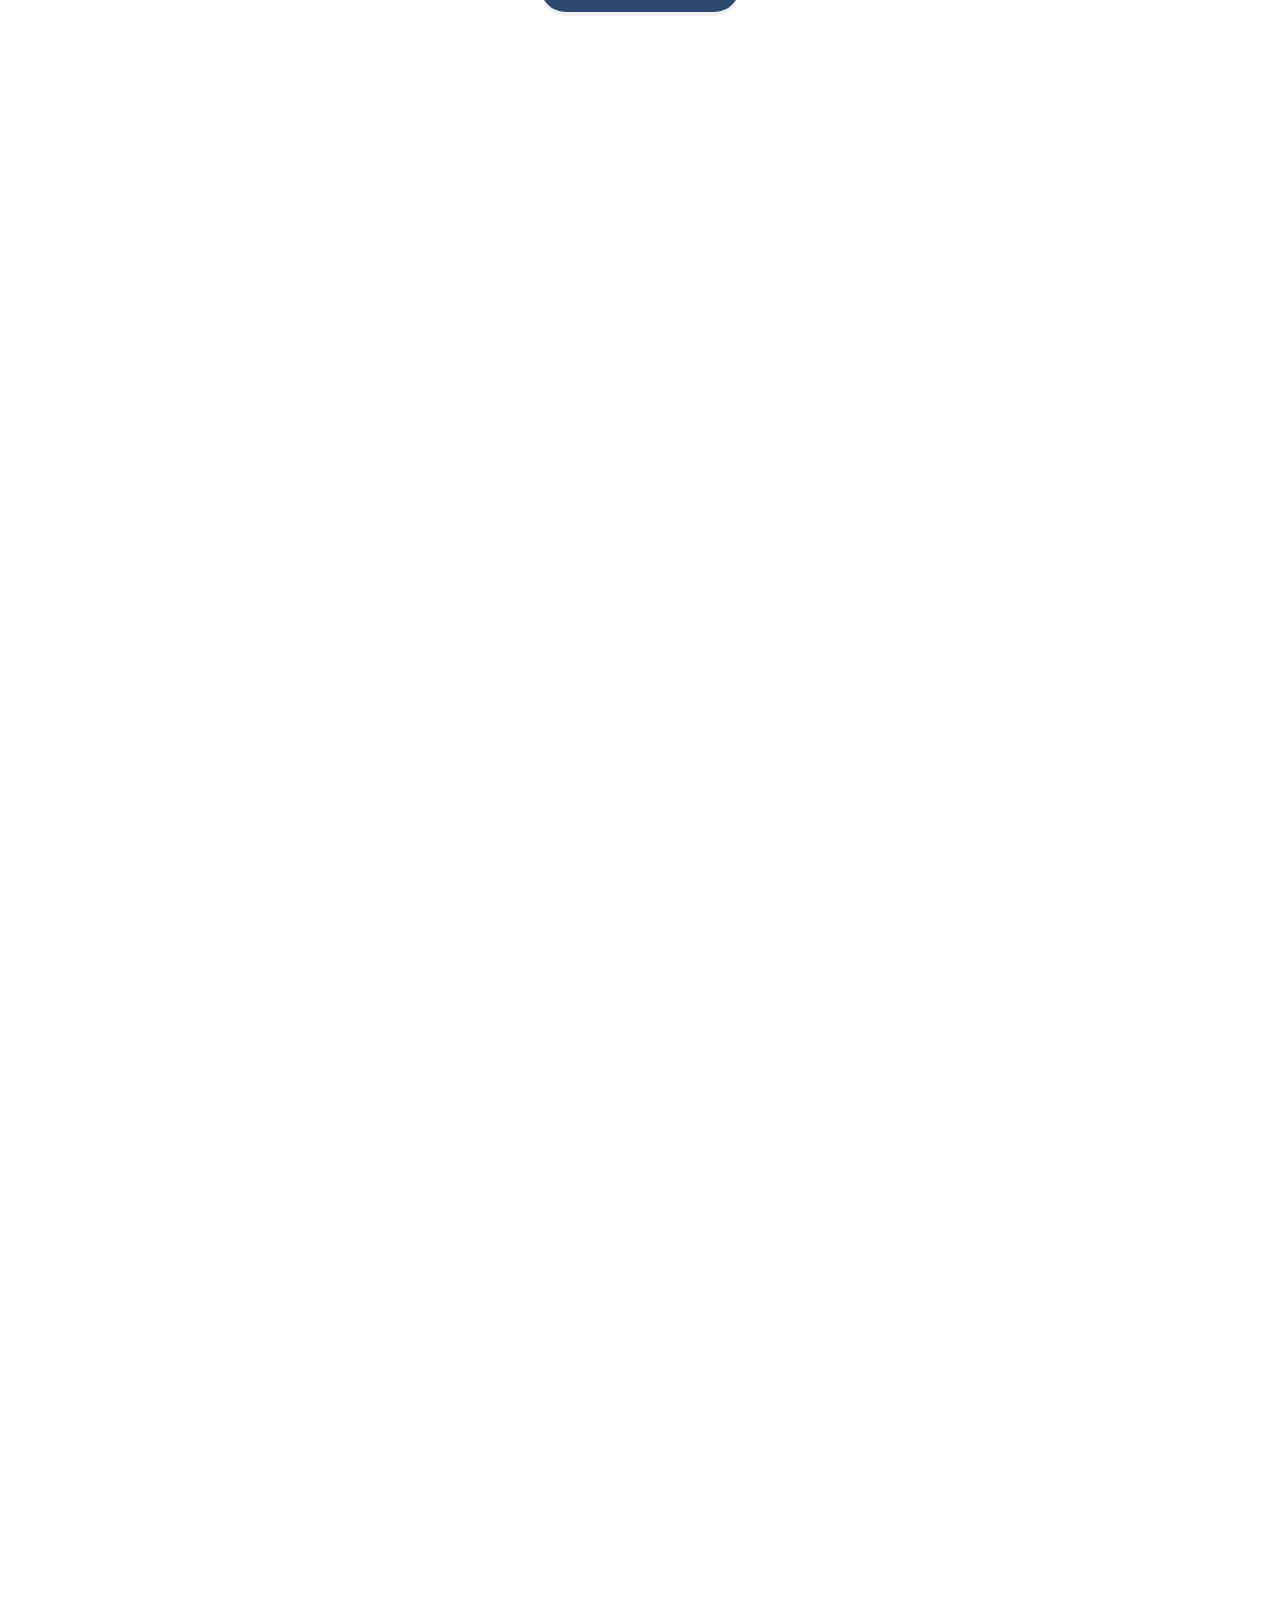
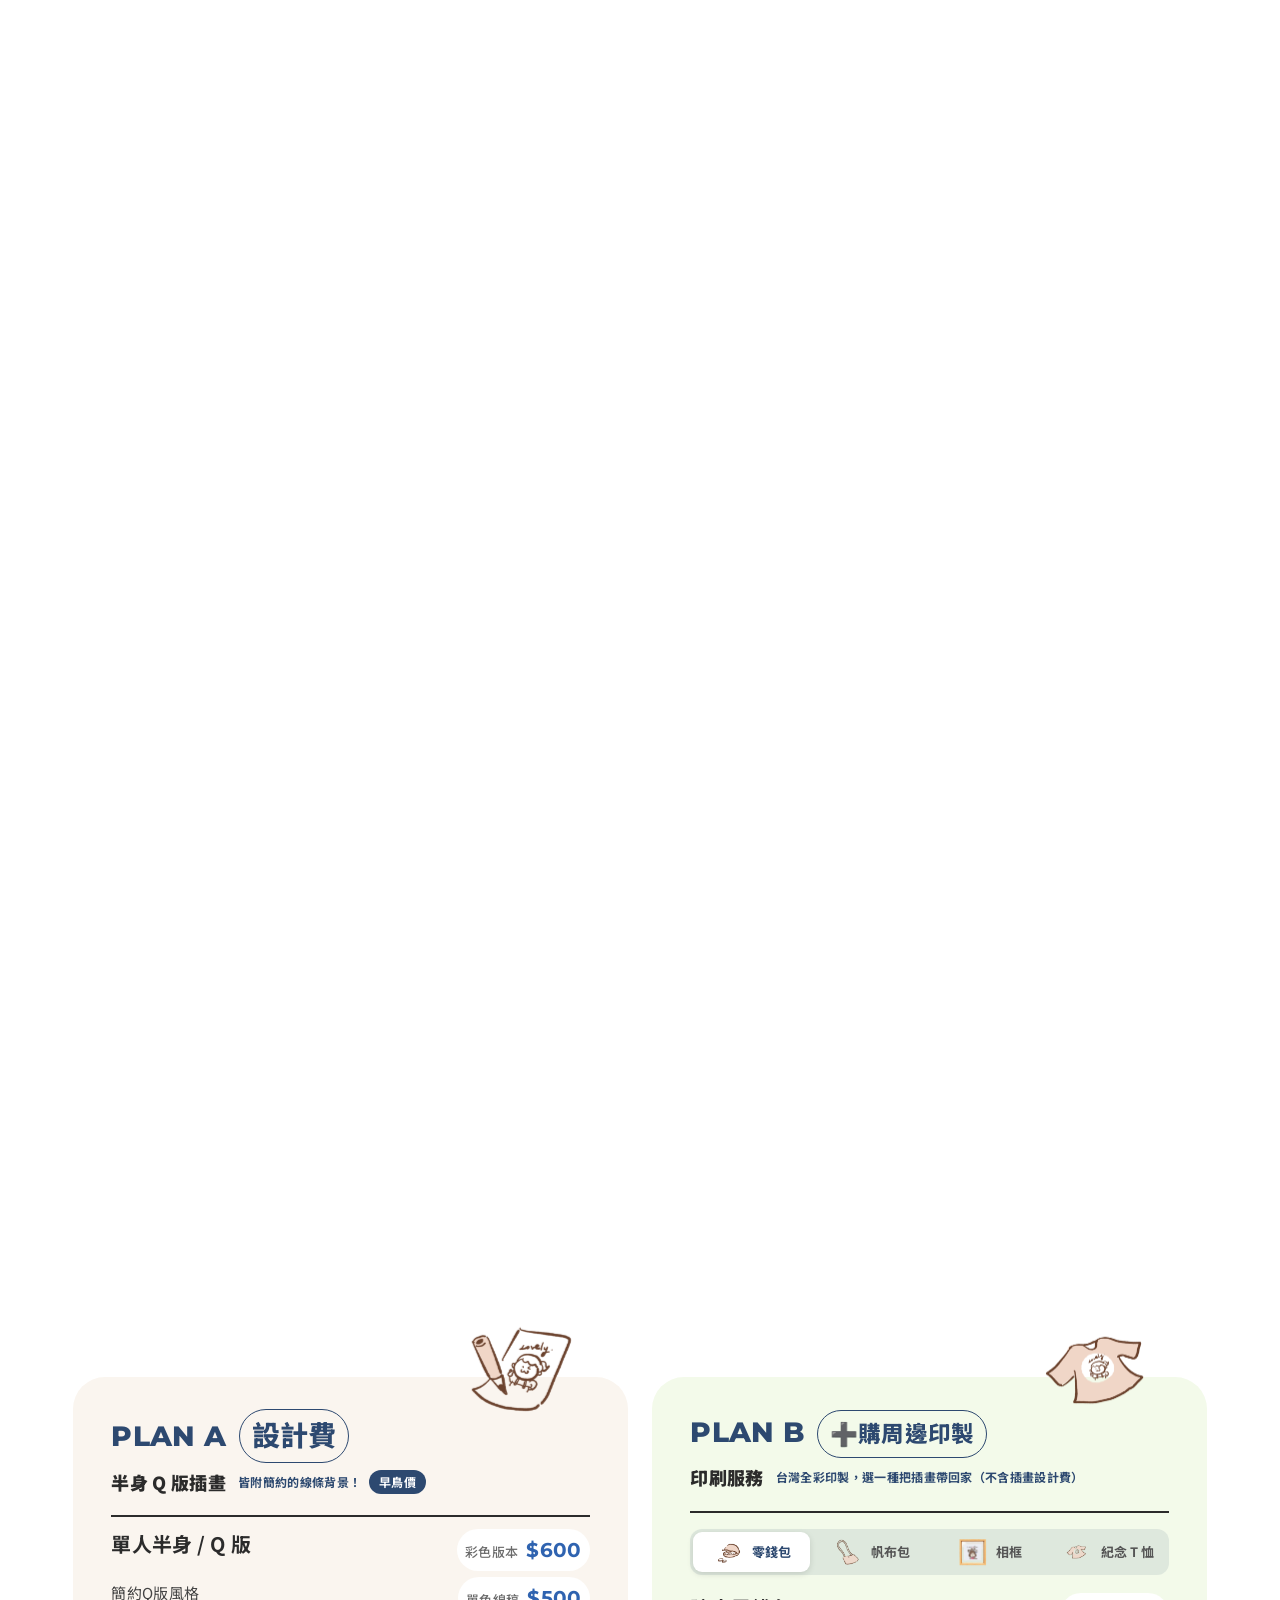
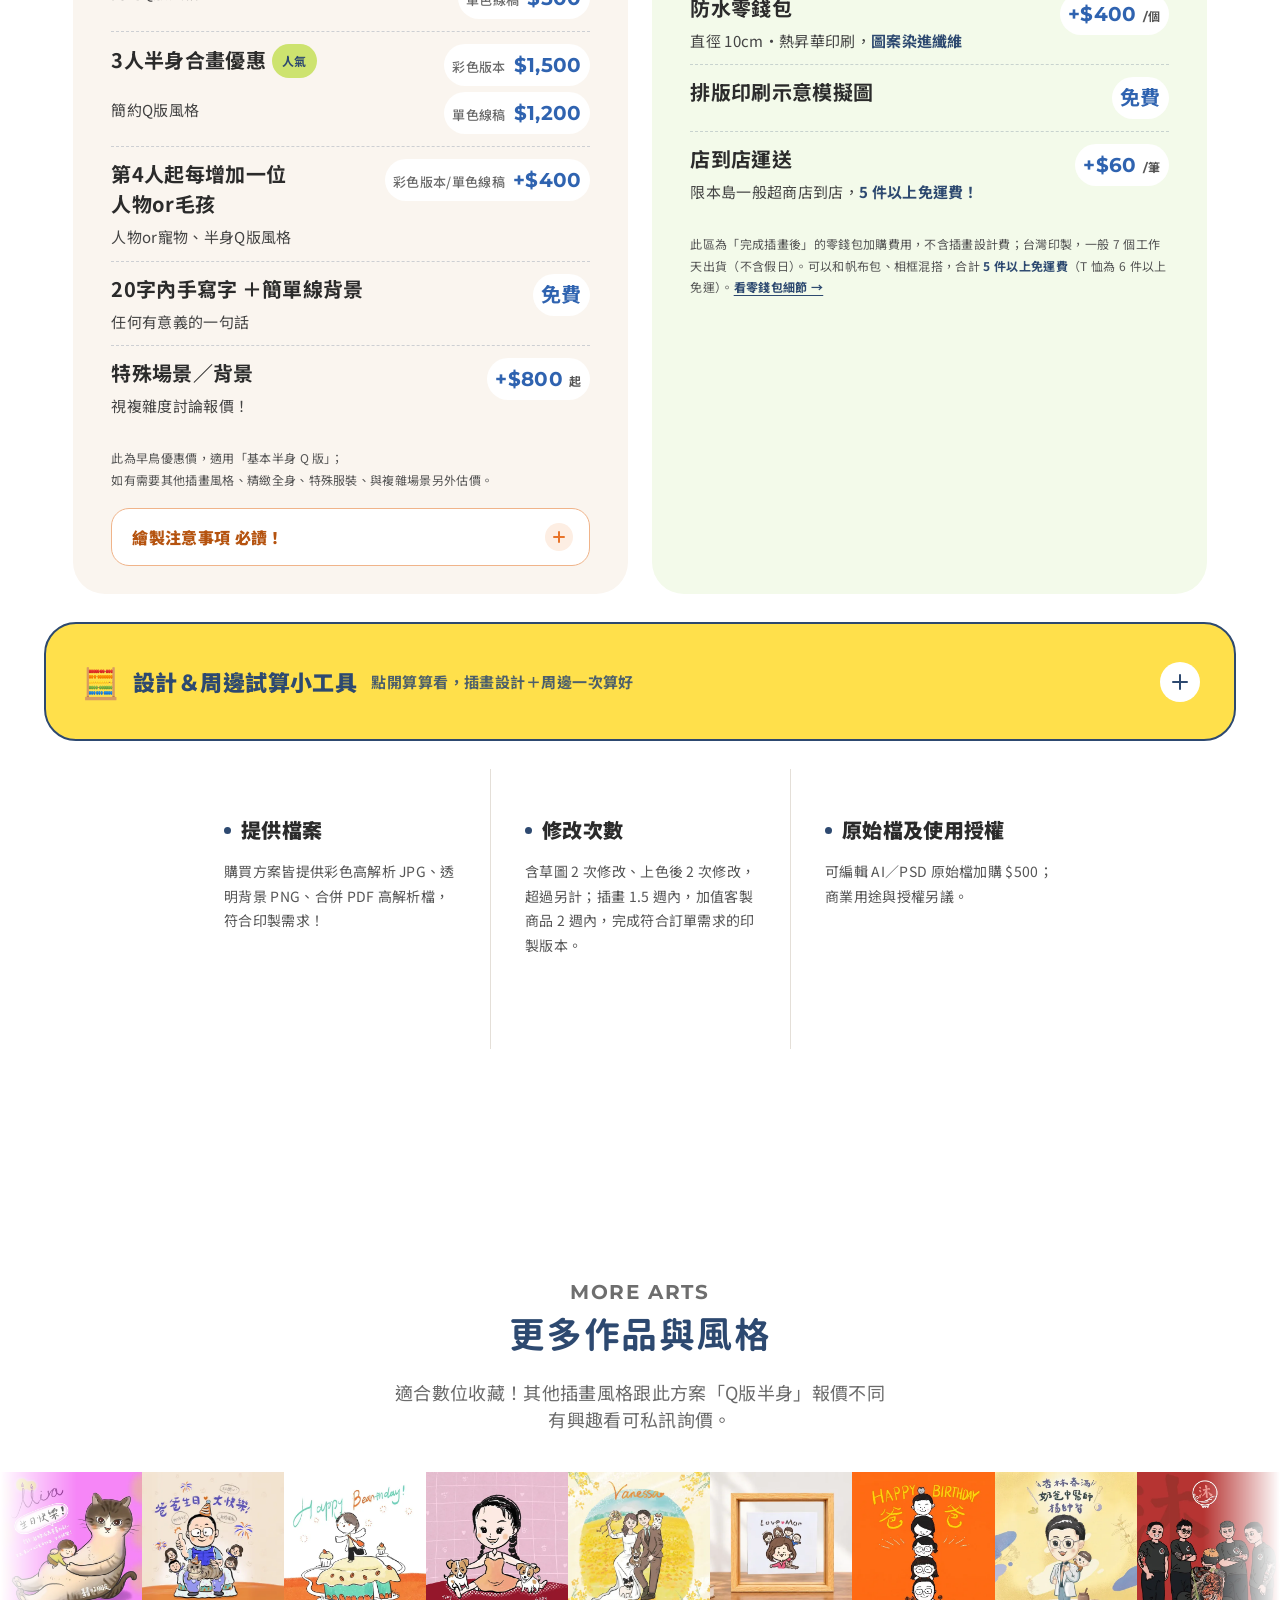
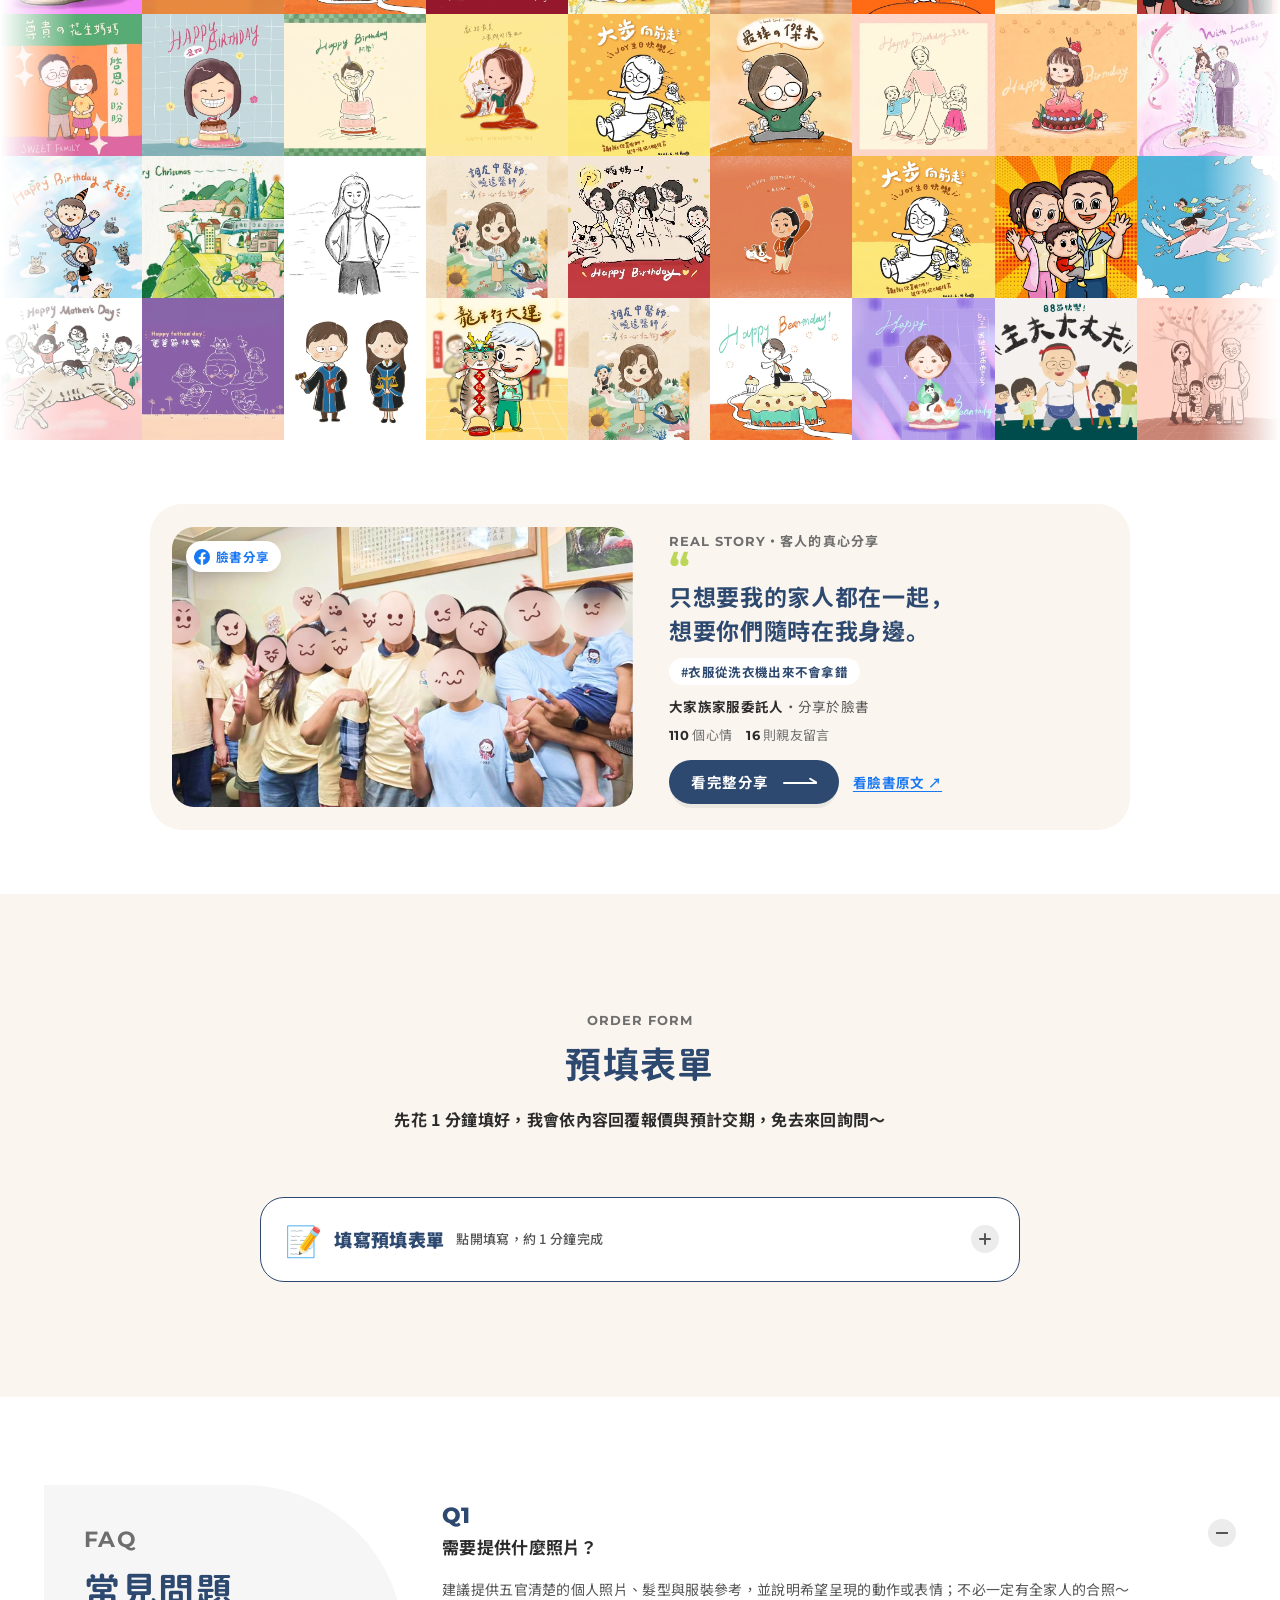
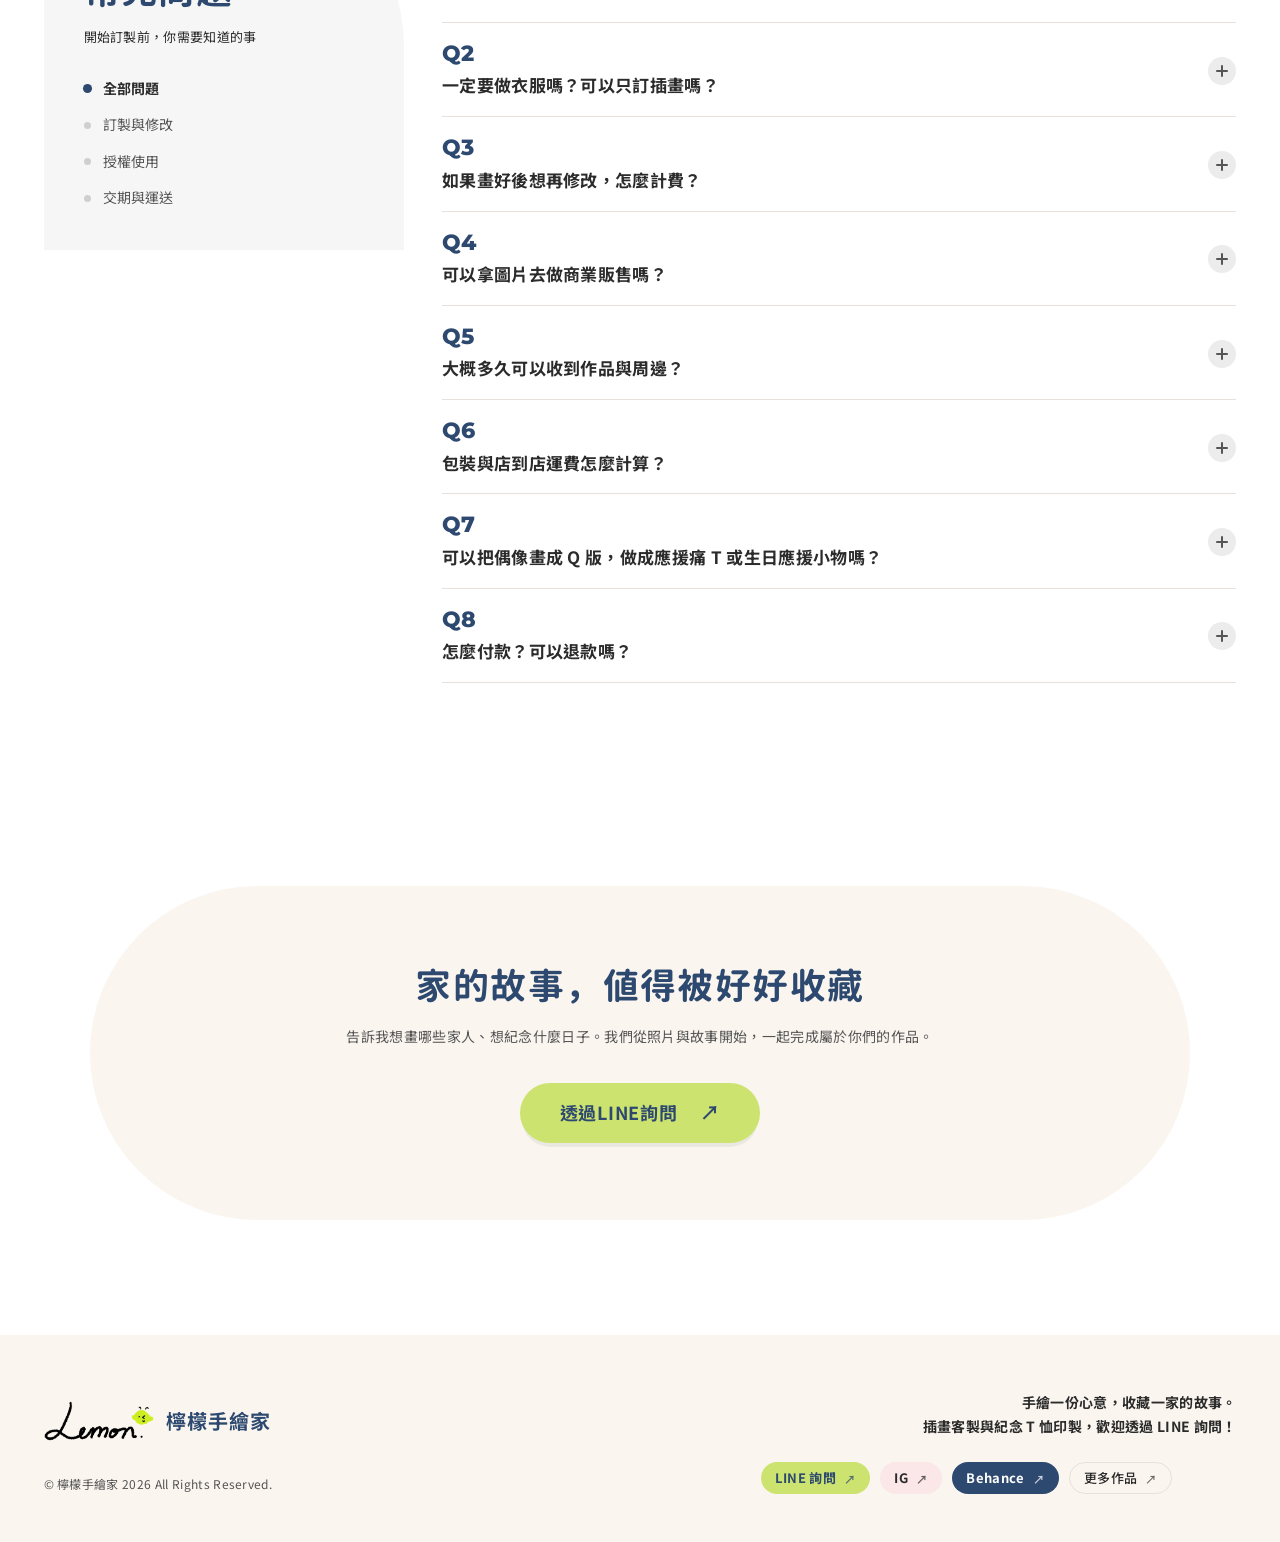
==== commit 308c9af7: "口碑精選卡片縮小高度，並與下方預填表單留白 Co-Authored-By: Claude Opus 5.5 <noreply@anthropic.com>" ====
--- a/index.html
+++ b/index.html
@@ -209,7 +209,7 @@
   <link rel="preconnect" href="https://fonts.googleapis.com" />
   <link rel="preconnect" href="https://fonts.gstatic.com" crossorigin />
   <link href="https://fonts.googleapis.com/css2?family=Montserrat:wght@600;700;800&family=Noto+Sans+TC:wght@400;500;700;900&display=swap" rel="stylesheet" />
-  <link rel="stylesheet" href="styles.css?v=186" />
+  <link rel="stylesheet" href="styles.css?v=187" />
   <link rel="stylesheet" href="hig-refresh.css?v=23" />
 </head>
 <body>
--- a/styles.css
+++ b/styles.css
@@ -1820,3 +1820,19 @@
   .fb-review { grid-template-columns: 1fr; border-radius: 32px; }
   .fb-review-body { padding: 0 6px 6px; }
 }
+/* 口碑精選：縮小整體高度，並與下方預填表單之間留白 */
+.fb-review-sec { padding-block: clamp(40px, 5vw, 72px); }
+.fb-review { max-width: 980px; gap: clamp(18px, 3vw, 36px); border-radius: 32px; padding: clamp(14px, 1.8vw, 22px); }
+.fb-review-media img { aspect-ratio: 16 / 10; object-fit: cover; max-height: 280px; border-radius: 22px; }
+.fb-review-quote { margin-top: 4px; font-size: clamp(19px, 1.8vw, 24px); line-height: 1.45; }
+.fb-review-quote::before { font-size: 42px; margin-bottom: 0; }
+.fb-review-text { margin-top: 10px; font-size: 14px; line-height: 1.8; }
+.fb-review-tags, .fb-review-who, .fb-review-comments { margin-top: 10px; }
+.fb-review-comments p { padding: 6px 12px; }
+.fb-review-actions { margin-top: 14px; }
+.fb-review-actions .btn { min-height: 44px; }
+.fb-review.is-text { padding: clamp(22px, 3vw, 34px) clamp(18px, 3vw, 40px); }
+@media (max-width: 860px) {
+  .fb-review-media img { aspect-ratio: 16 / 9; max-height: 220px; }
+  .fb-review-body { padding: 0 4px 4px; }
+}
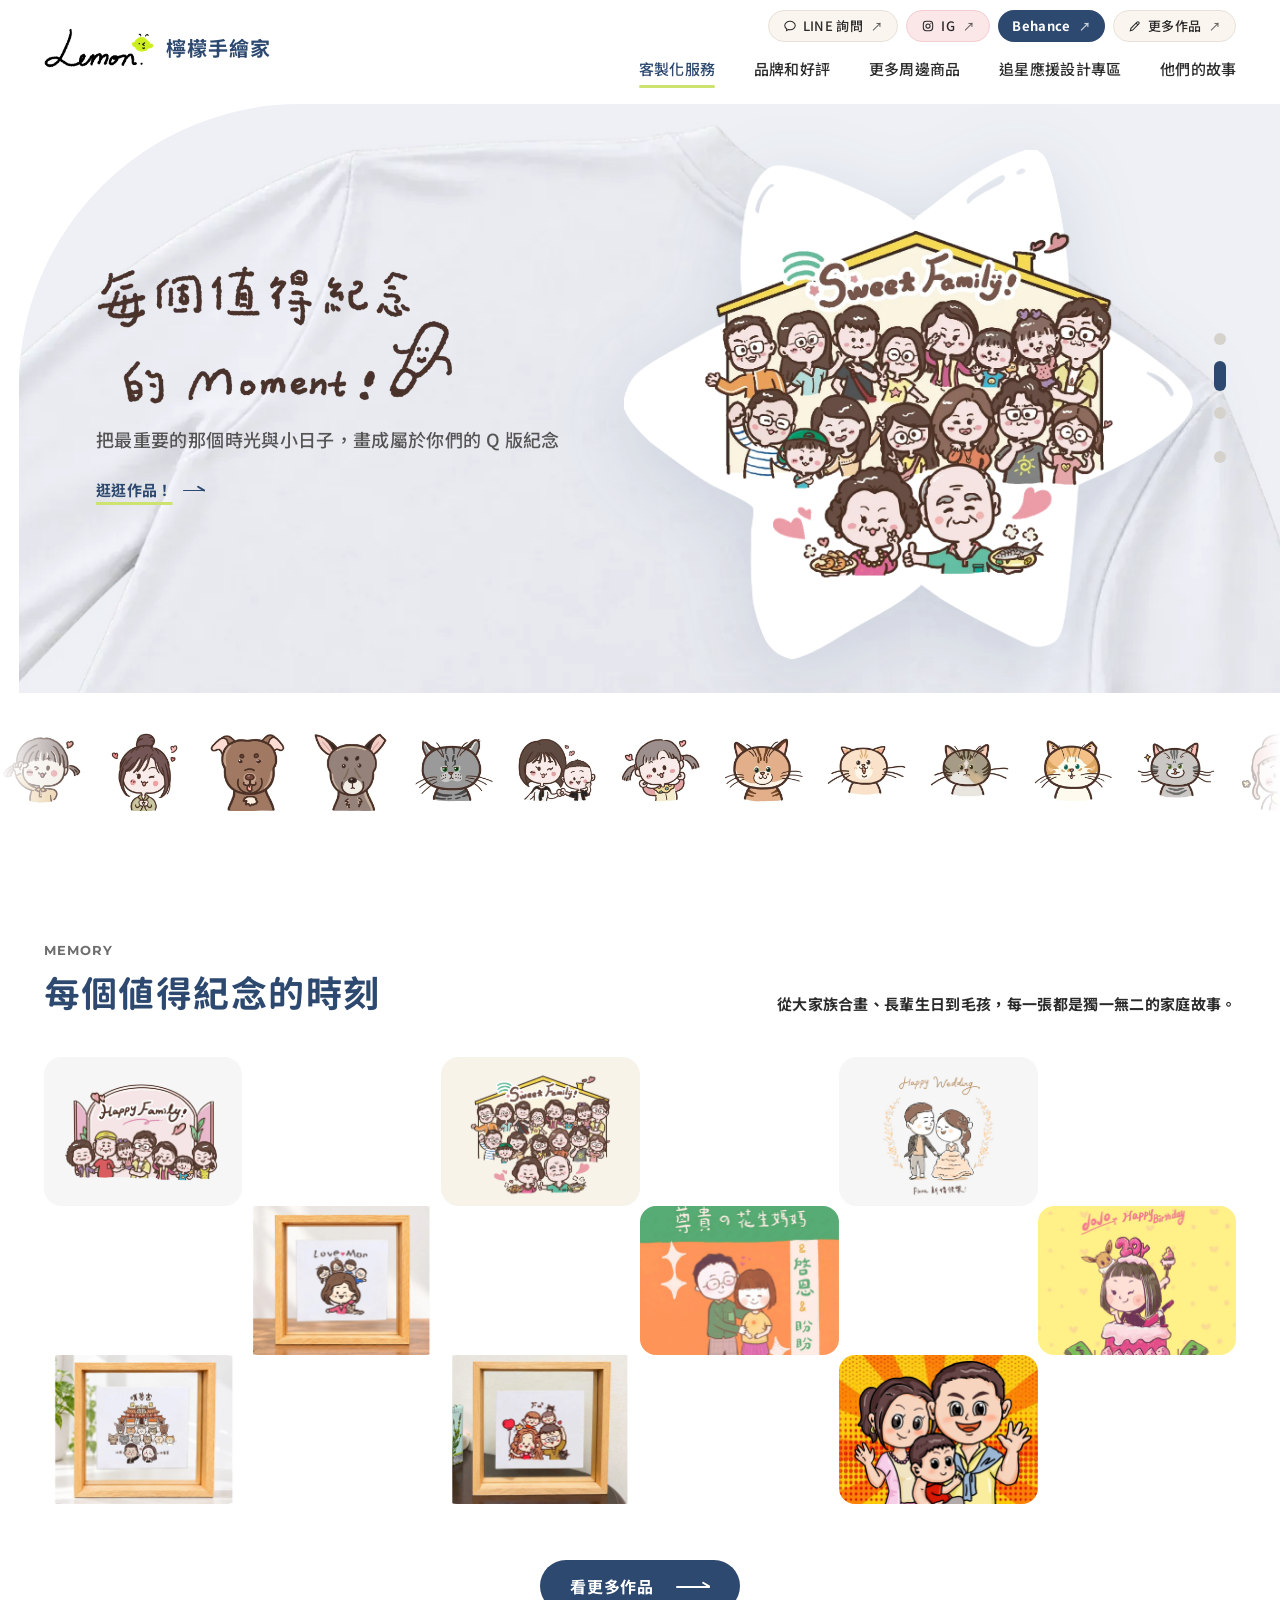
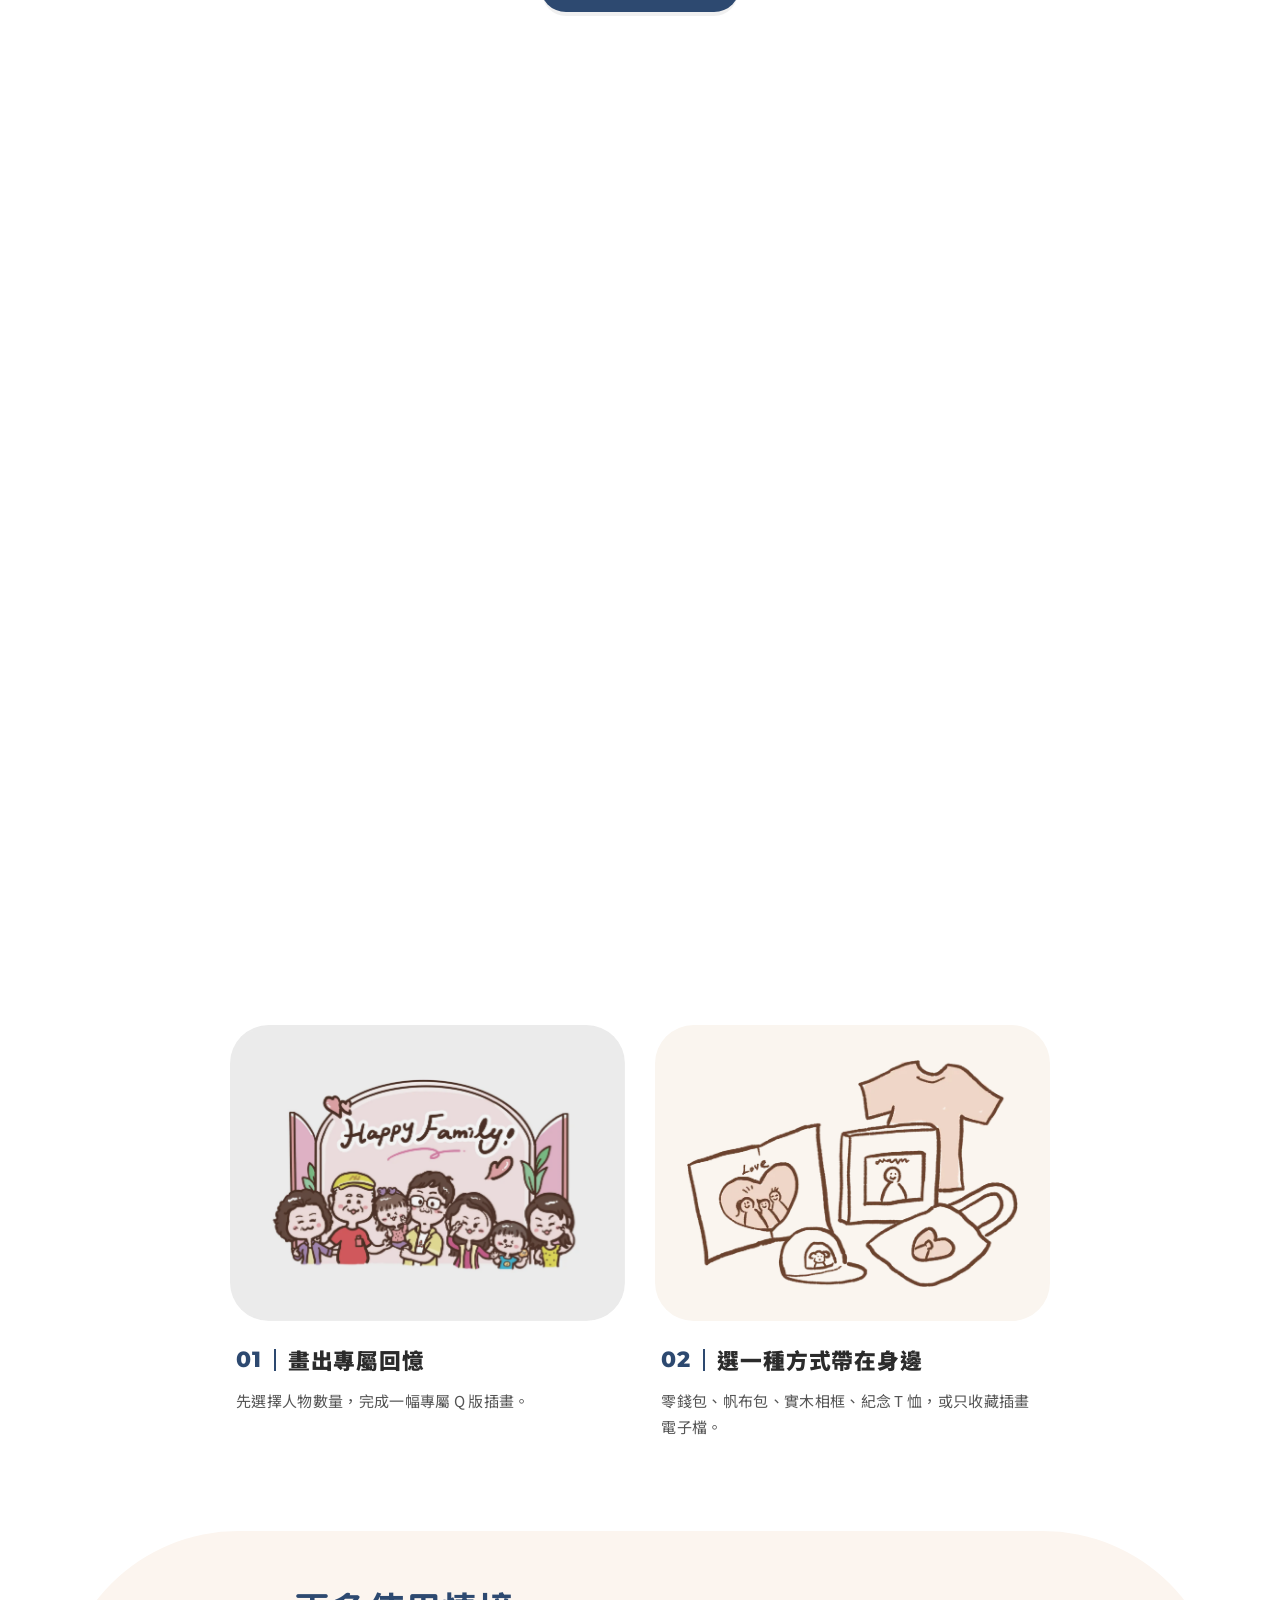
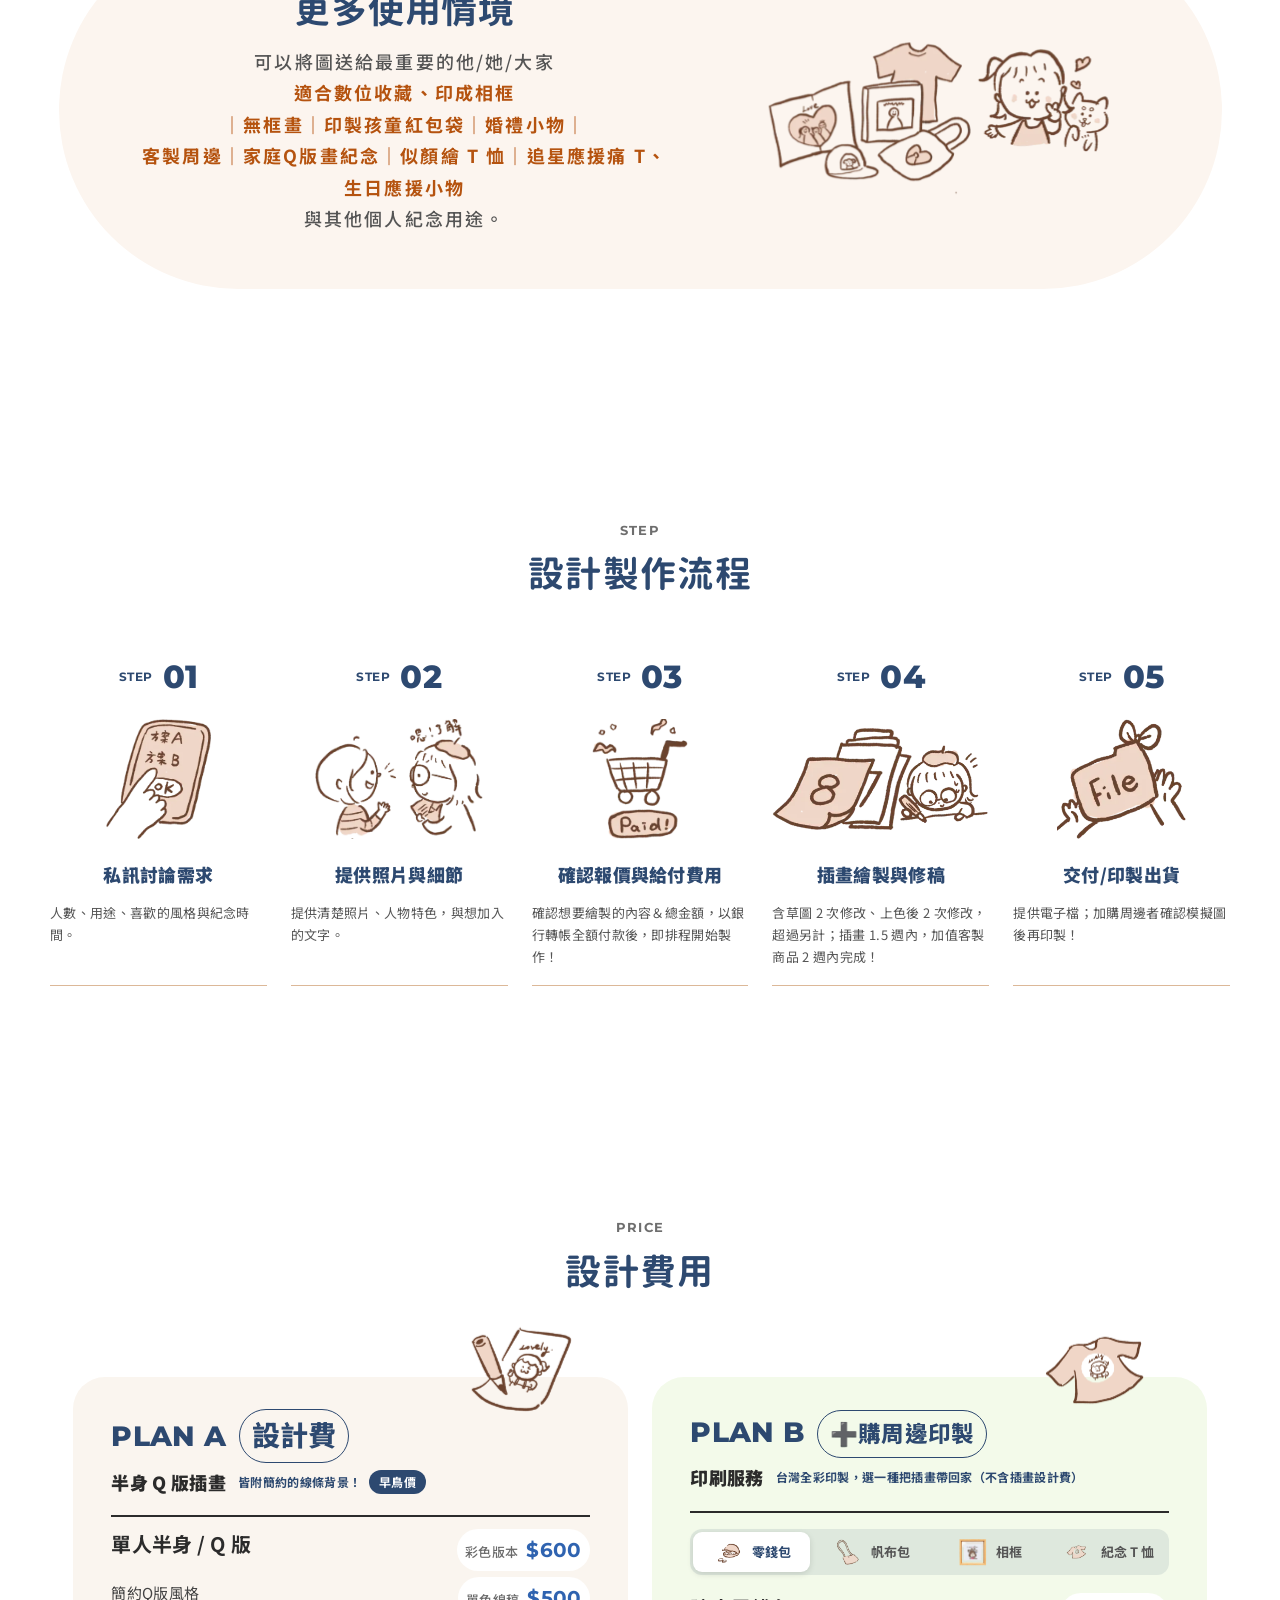
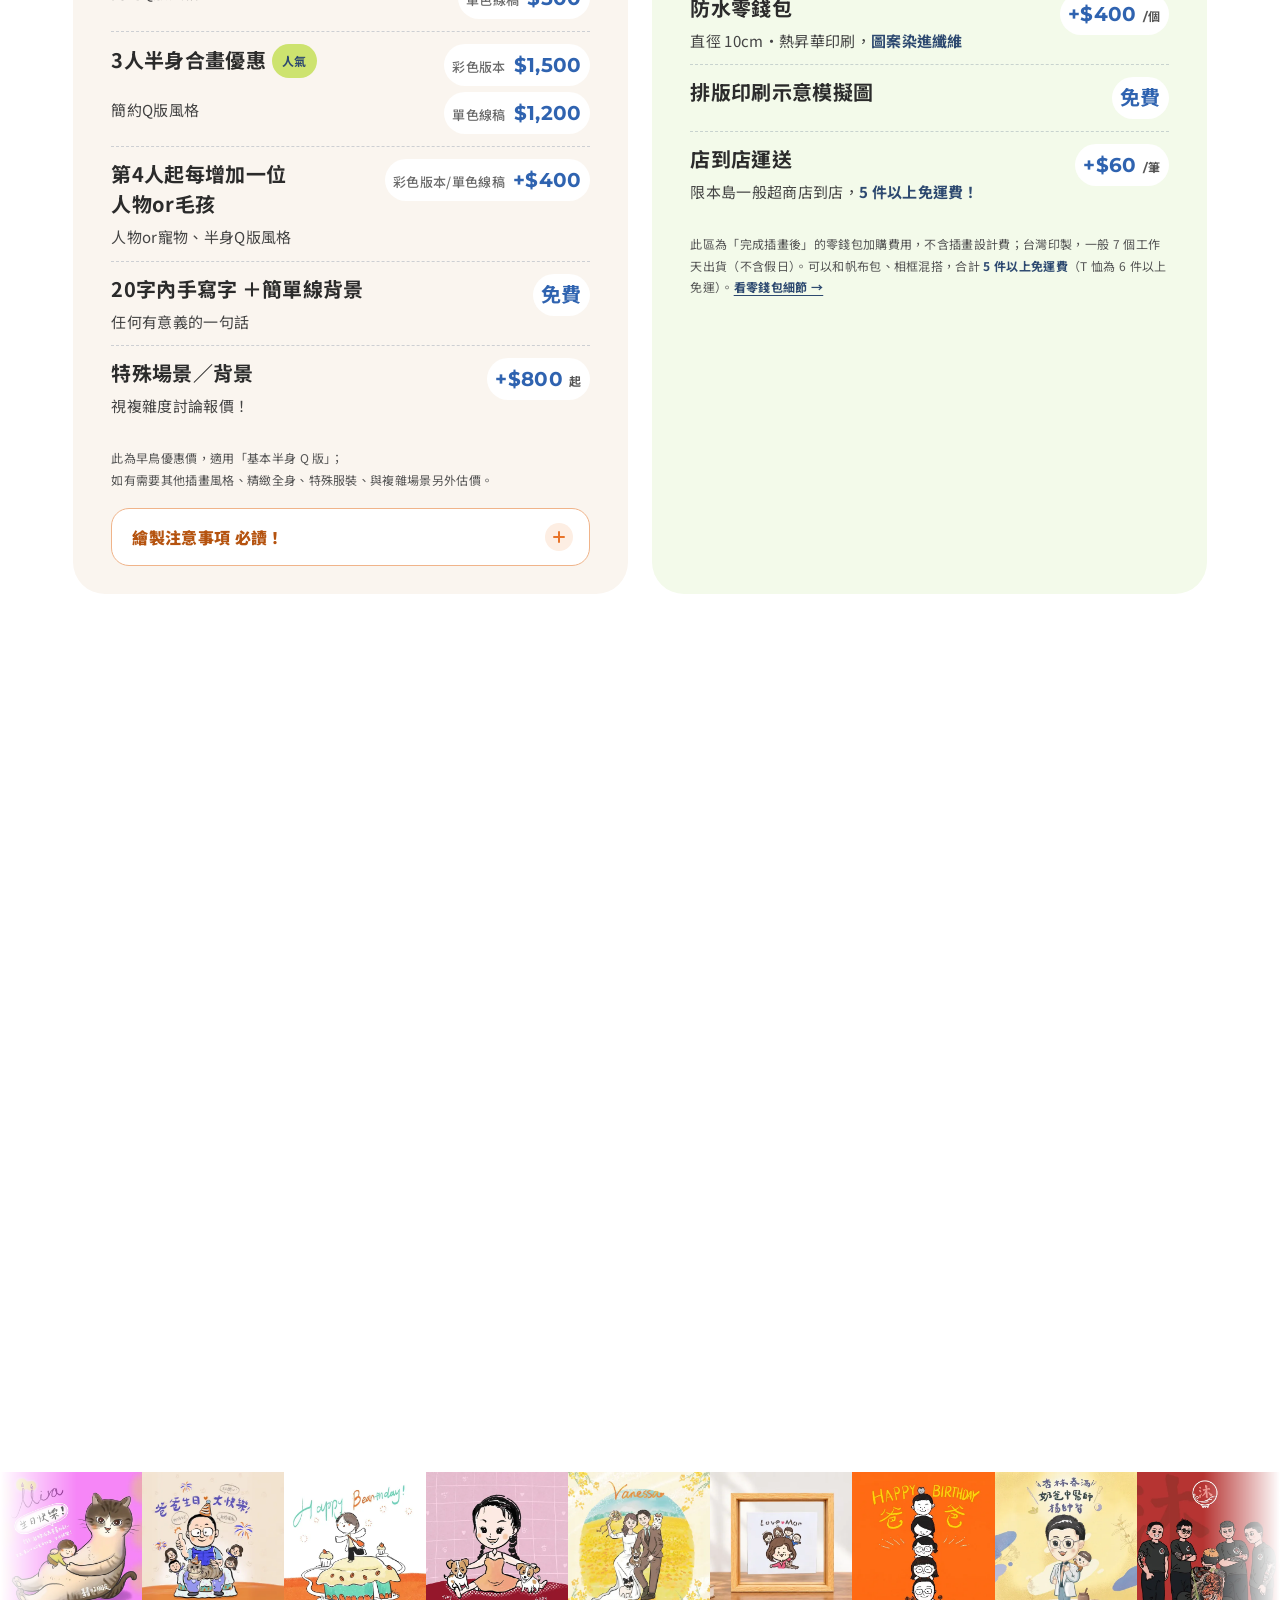
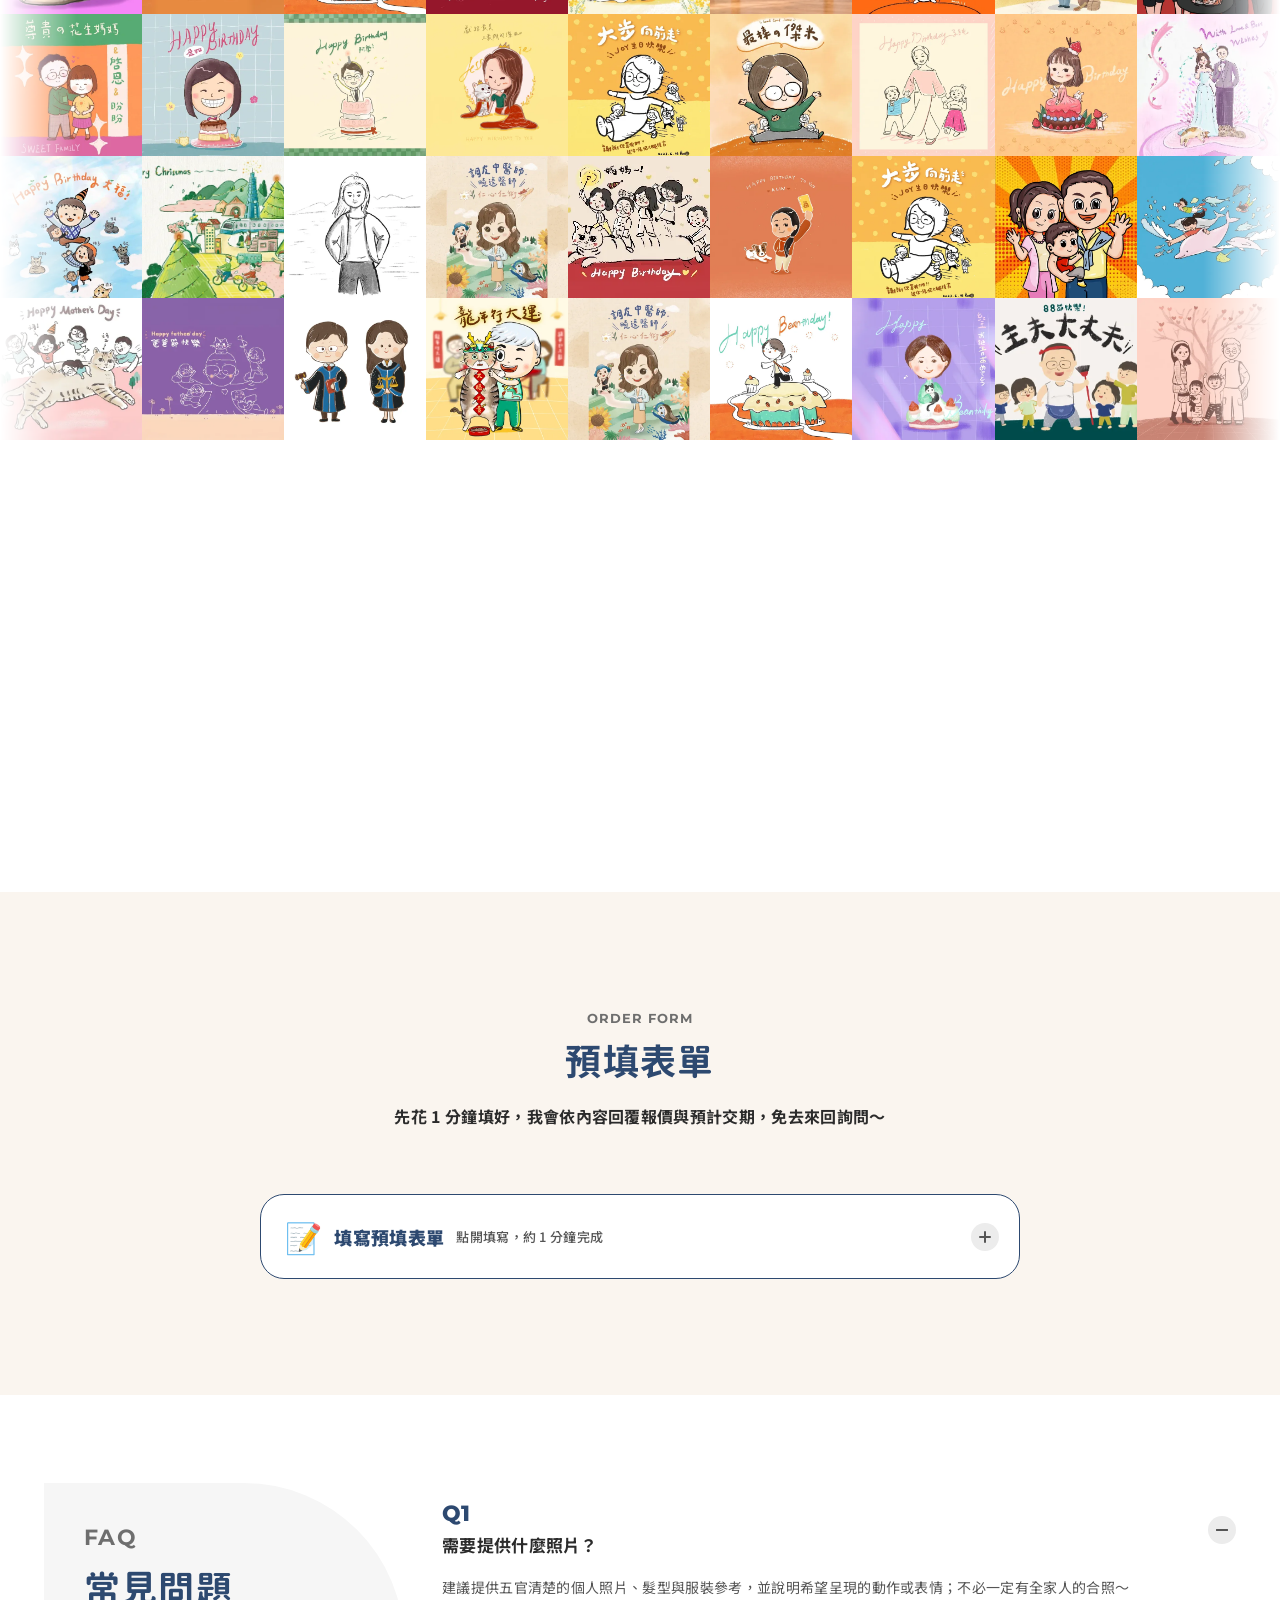
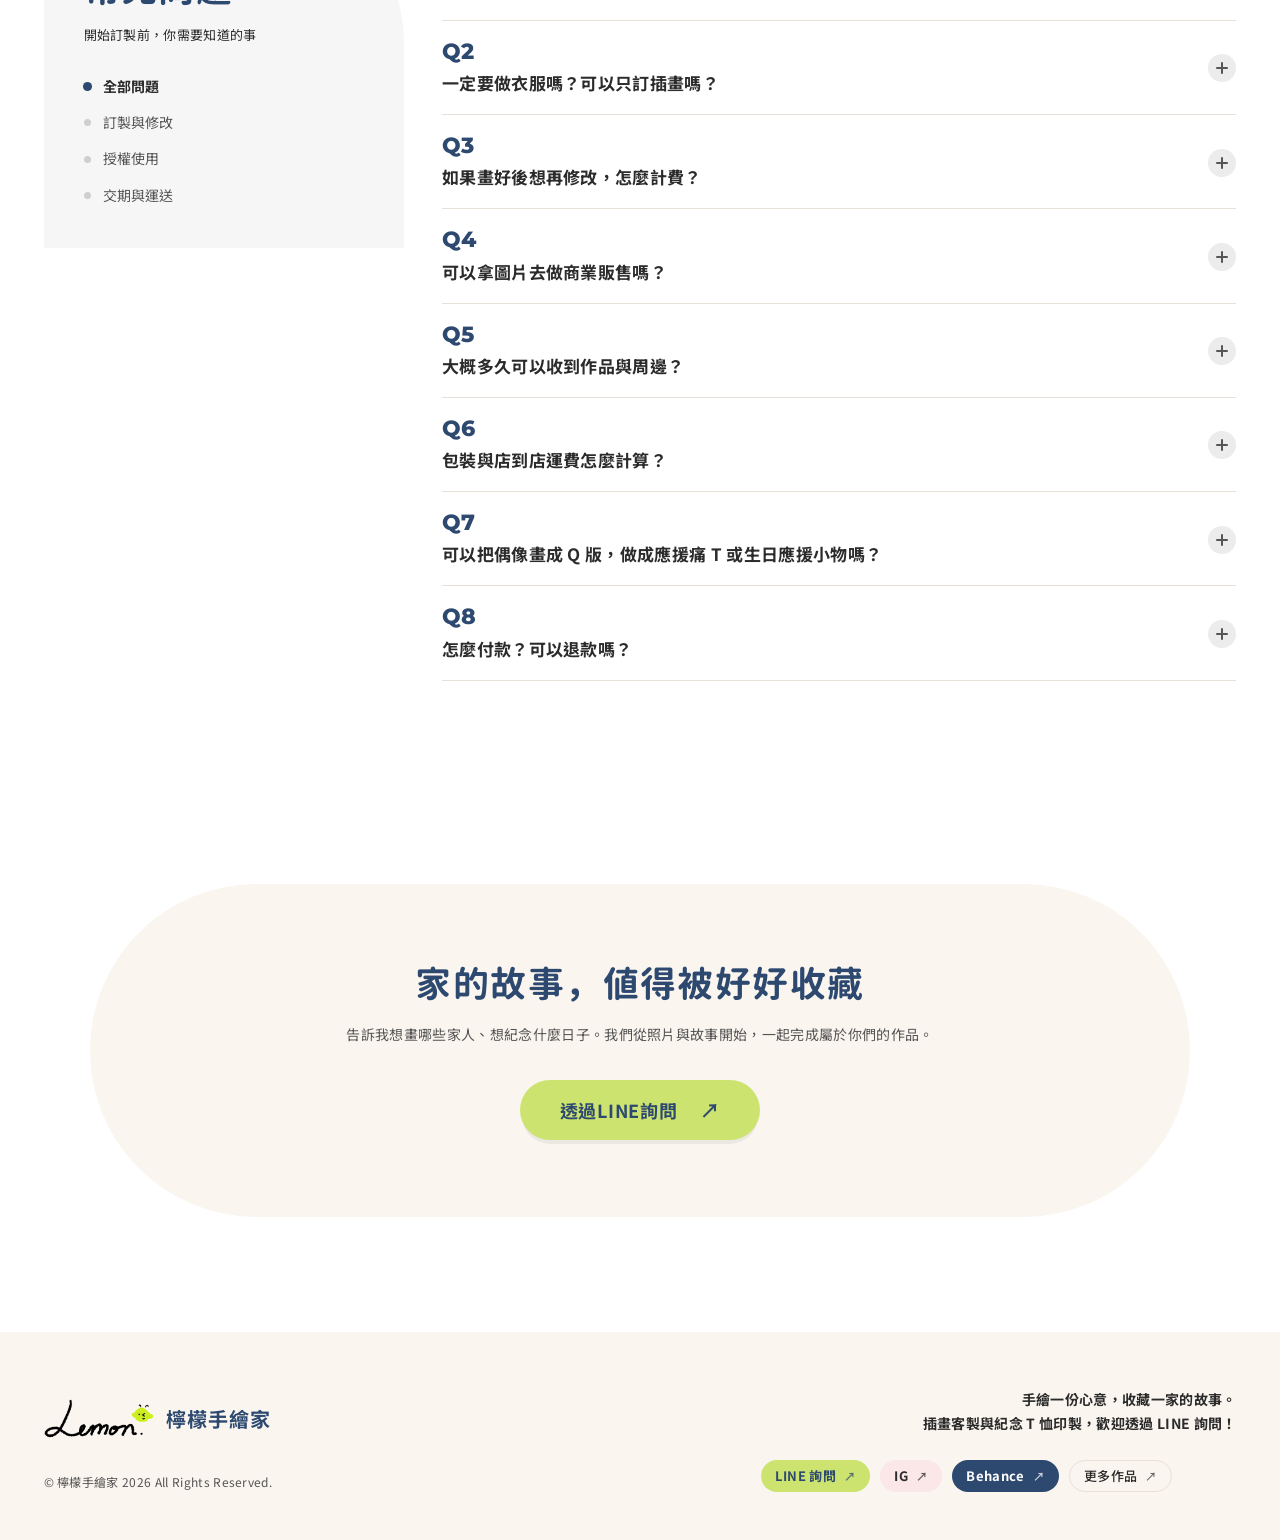
==== commit 29349336: "首頁口碑卡片拿掉 hashtag、委託人與心情留言數 Co-Authored-By: Claude Opus 5.5 <noreply@anthropic.com>" ====
--- a/index.html
+++ b/index.html
@@ -634,9 +634,6 @@
           <div class="fb-review-body">
             <p class="fb-review-eyebrow">REAL STORY・客人的真心分享</p>
             <h2 class="fb-review-quote" id="fb-review-home-title">只想要我的家人都在一起，<br />想要你們隨時在我身邊。</h2>
-            <div class="fb-review-tags"><span>#衣服從洗衣機出來不會拿錯</span></div>
-            <p class="fb-review-who"><b>大家族家服委託人</b>・分享於臉書</p>
-            <p class="fb-review-stats"><span><b>110</b> 個心情</span><span><b>16</b> 則親友留言</span></p>
             <div class="fb-review-actions">
               <a class="btn btn-navy" href="story.html#fb-review">看完整分享 <i class="arrow"></i></a>
               <a class="fb-review-link" href="https://www.facebook.com/share/p/1F76dQCwqQ/" target="_blank" rel="noopener">看臉書原文 ↗</a>
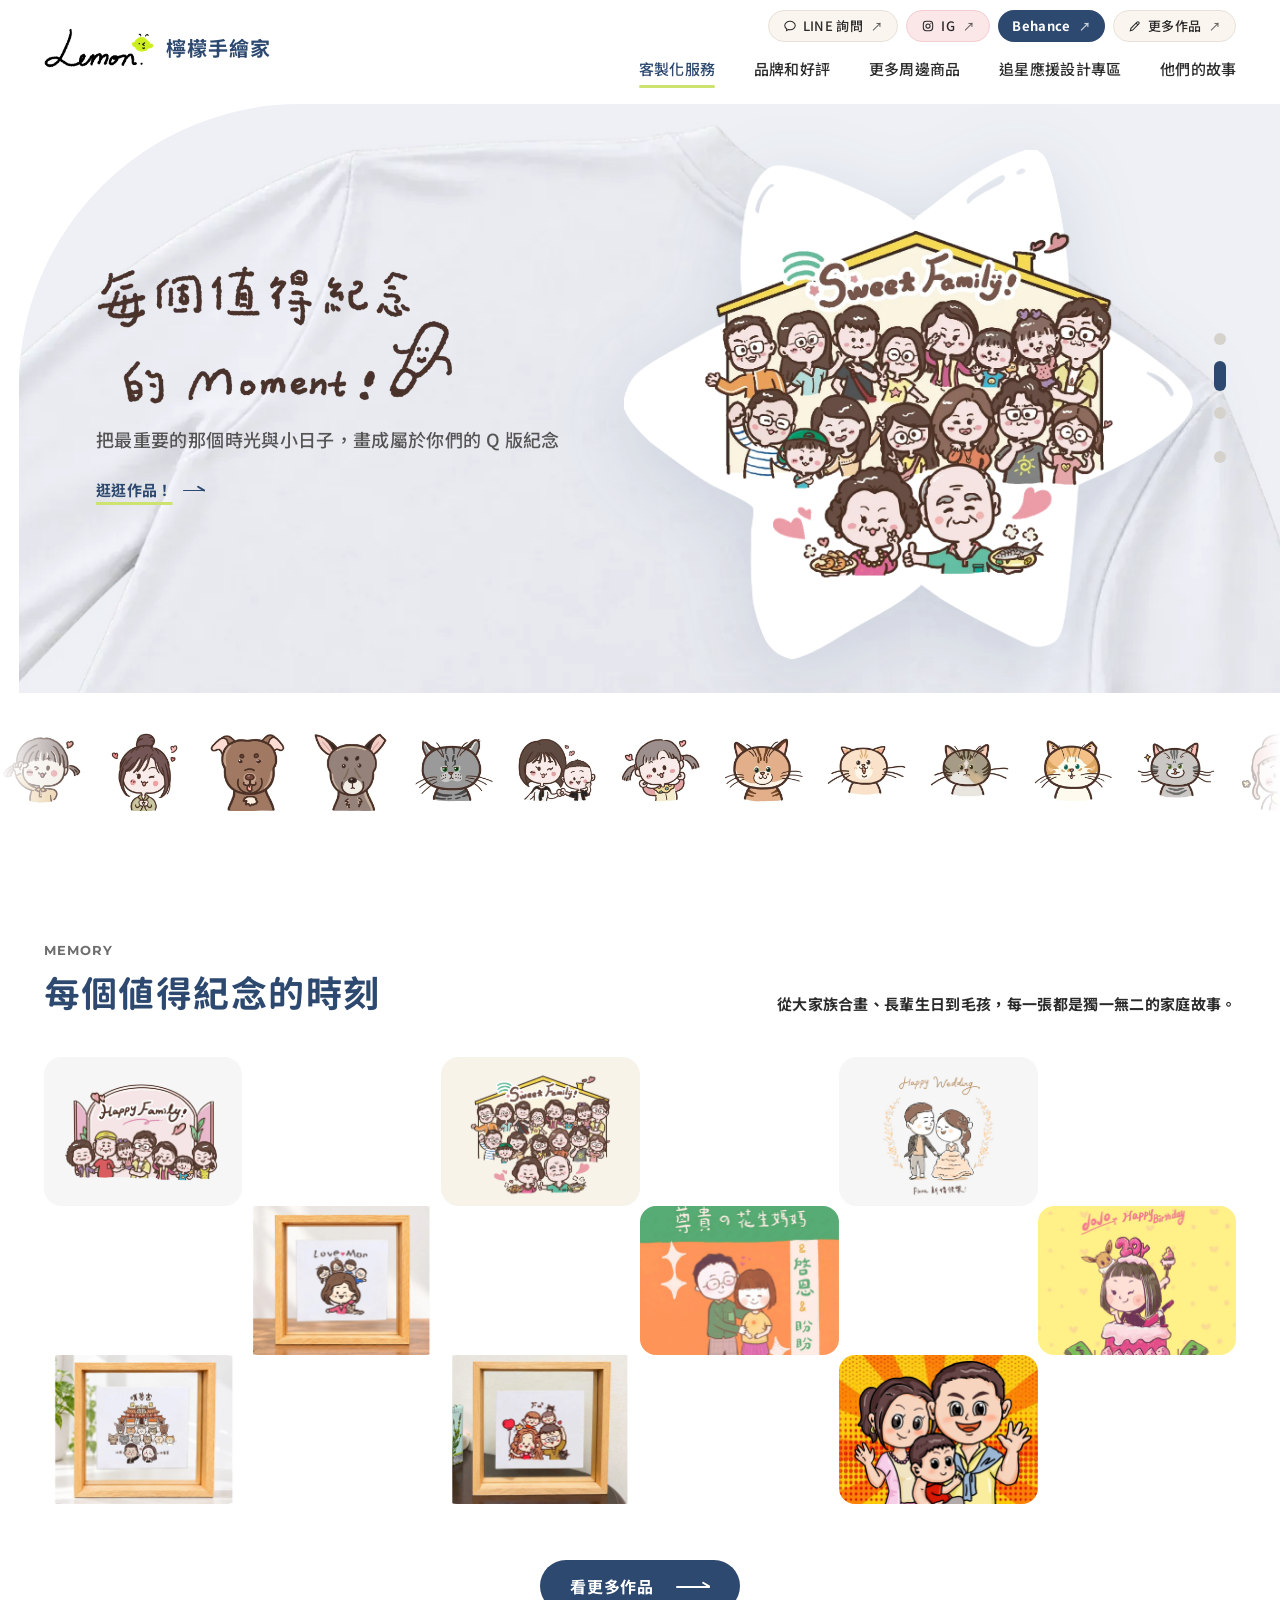
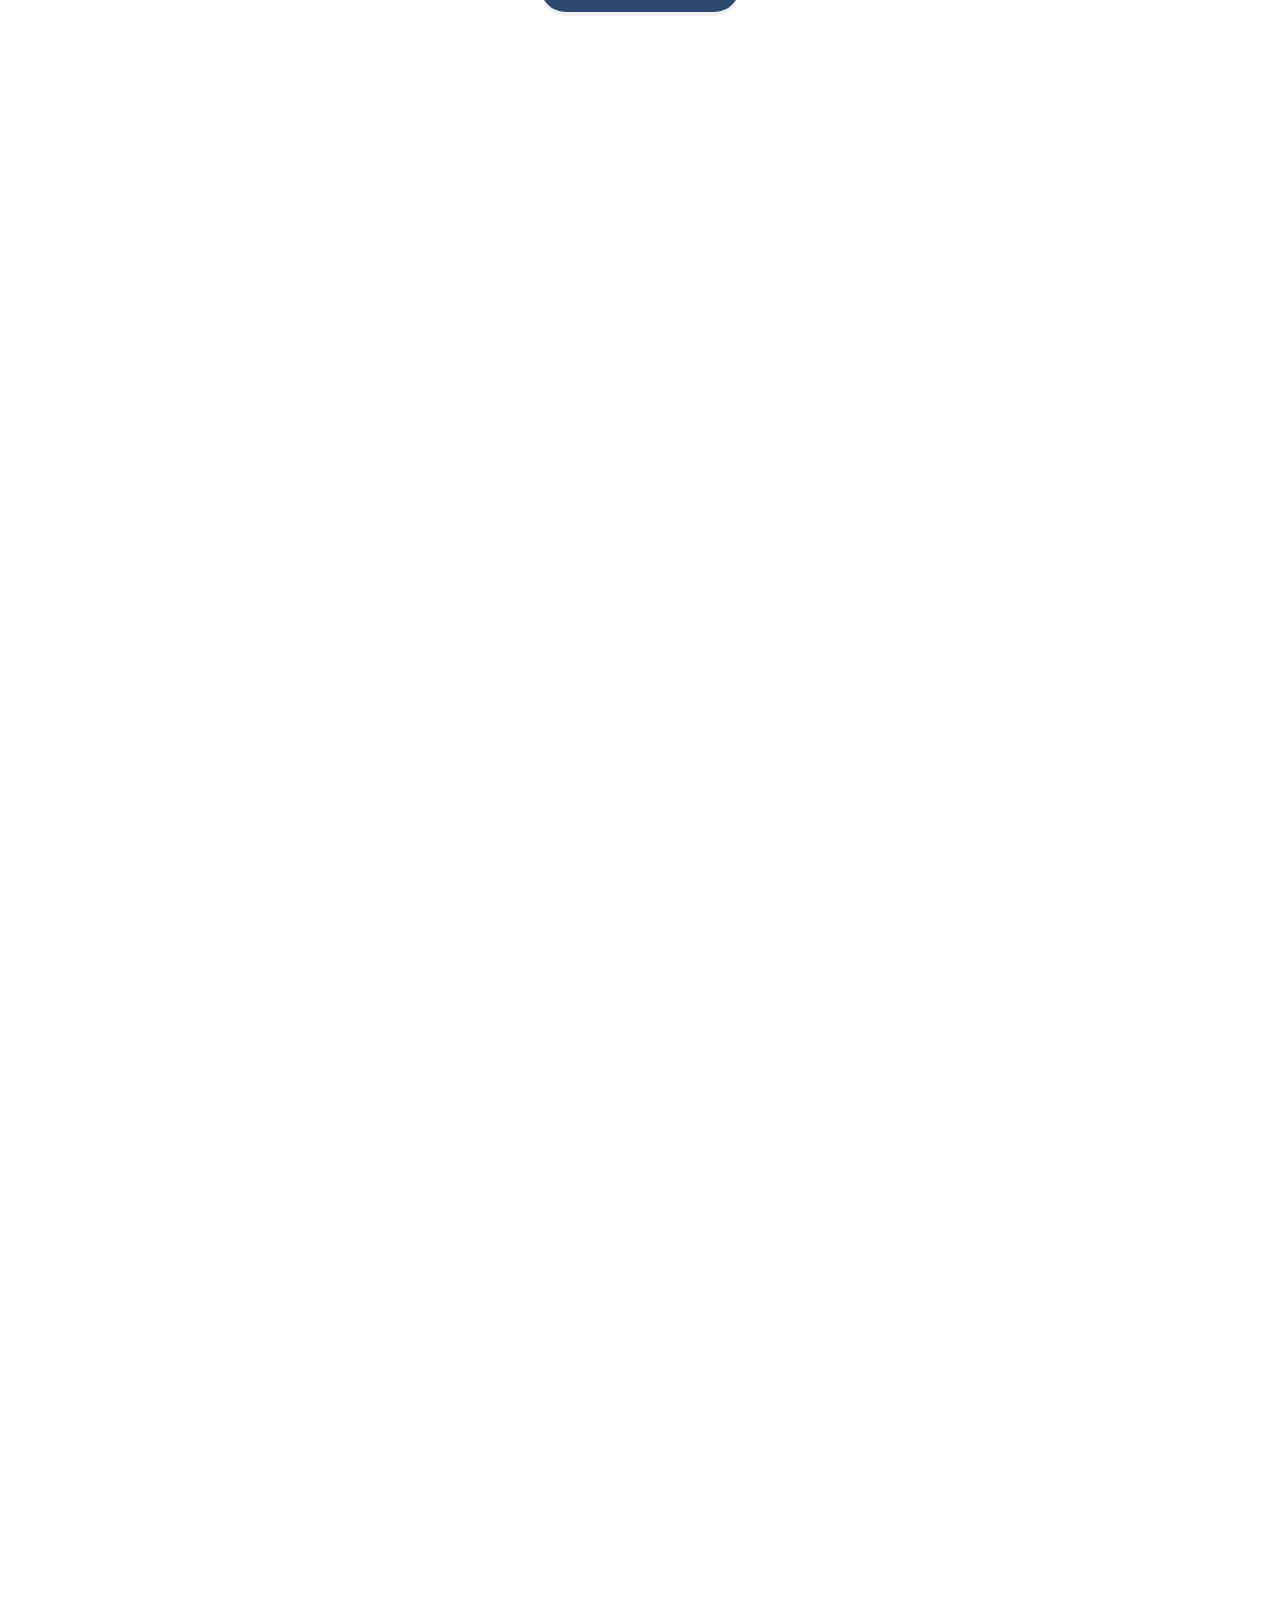
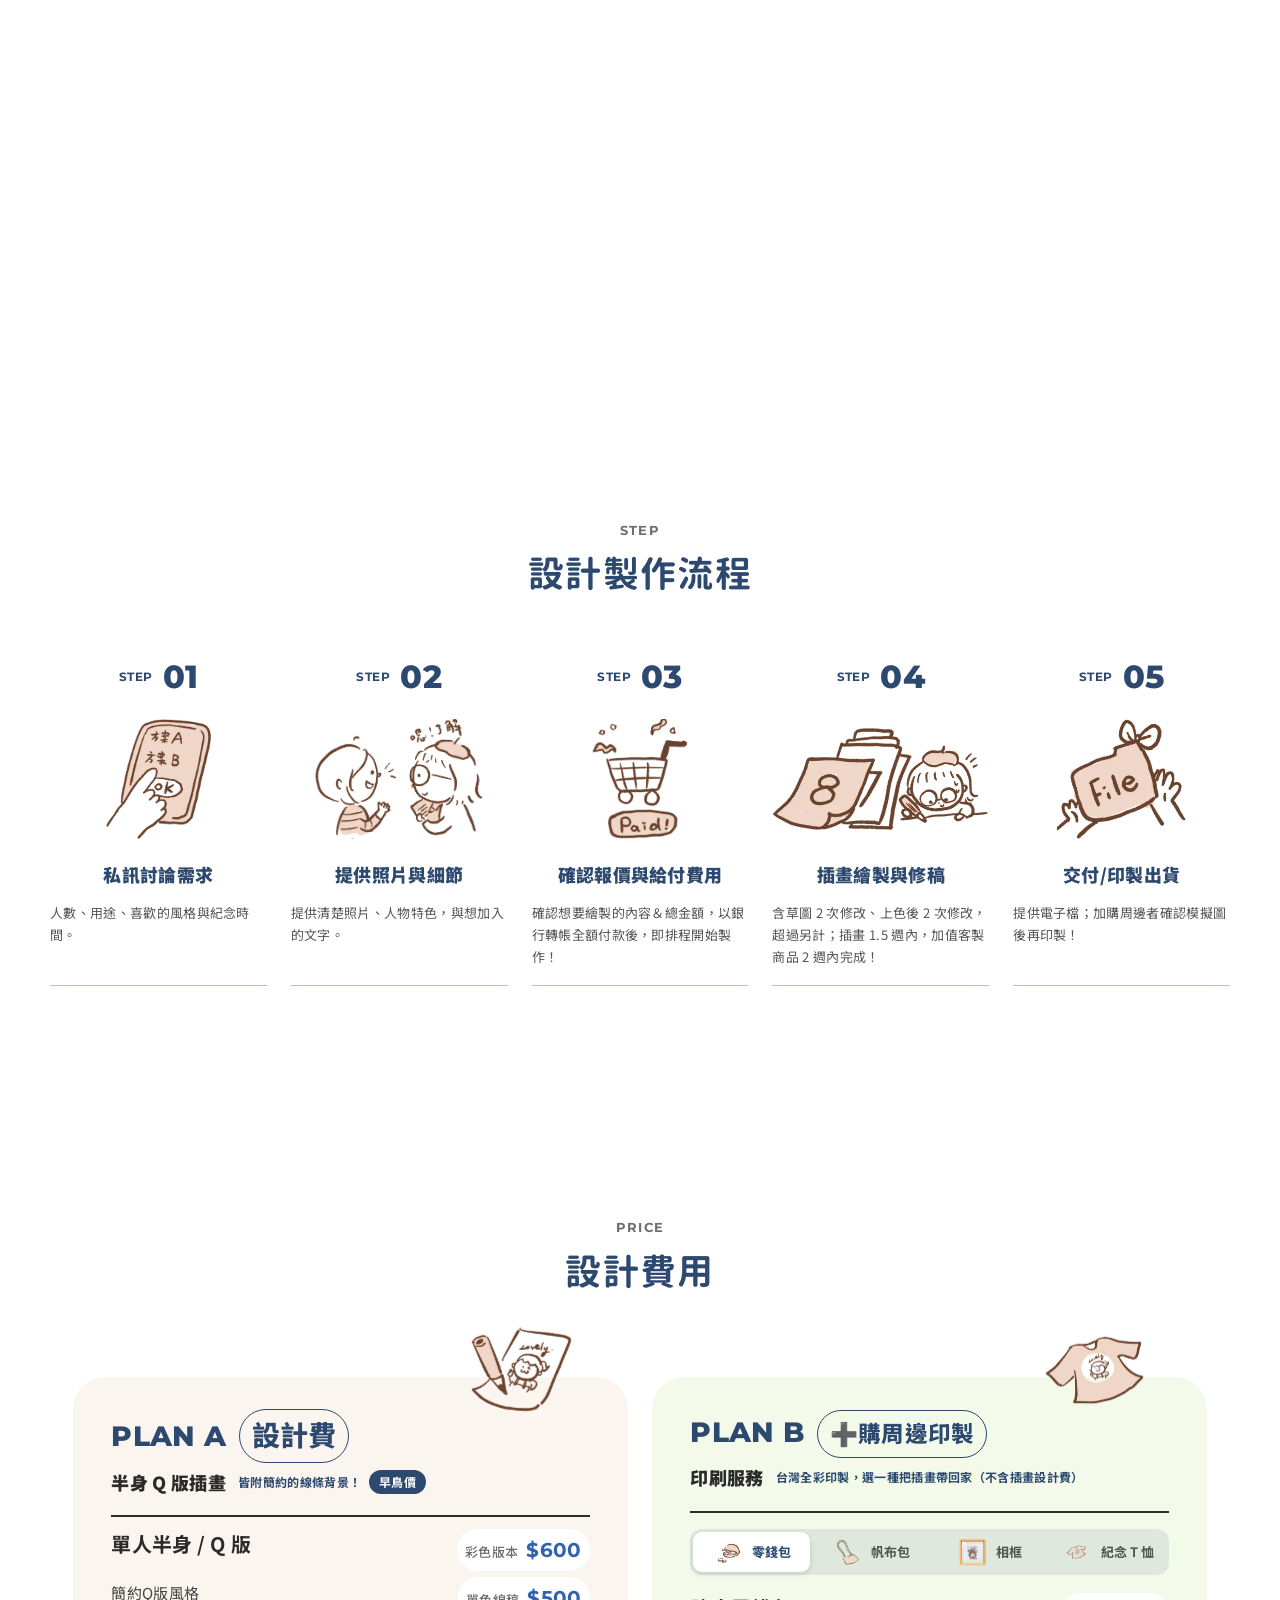
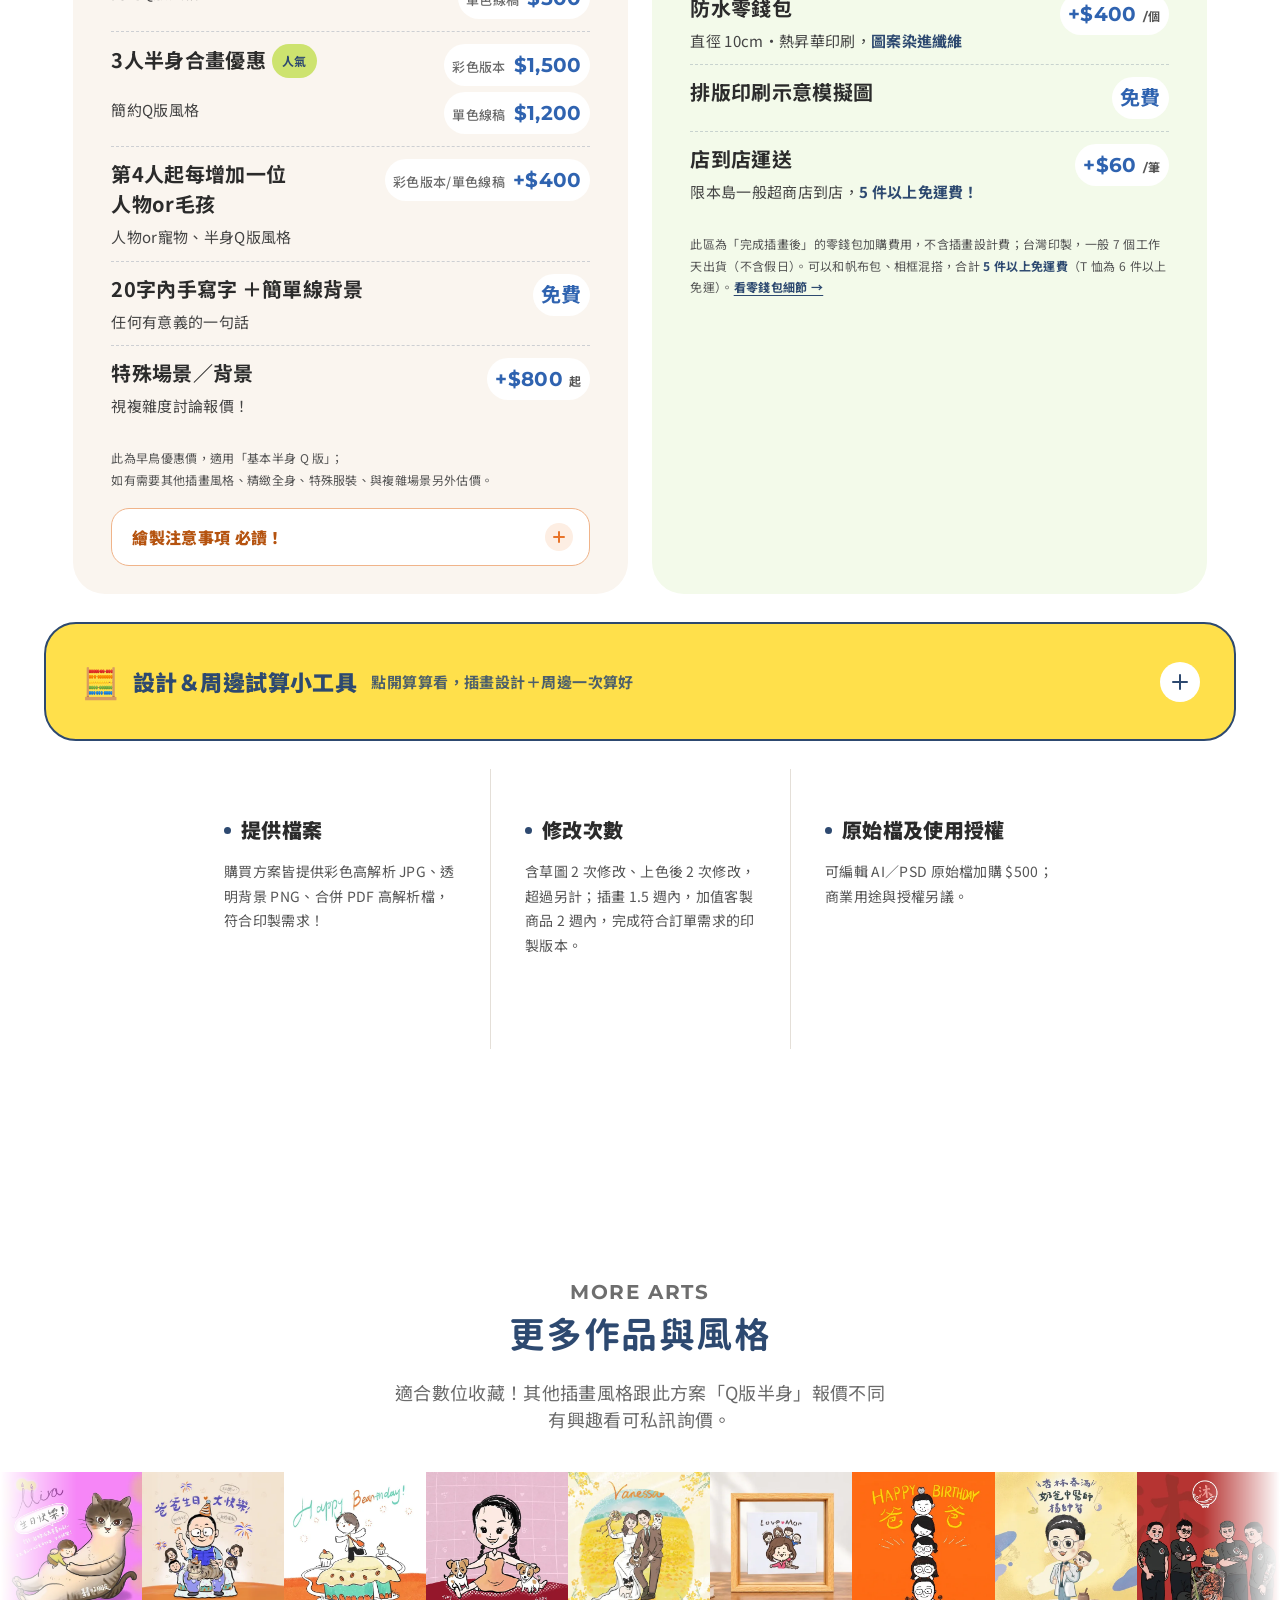
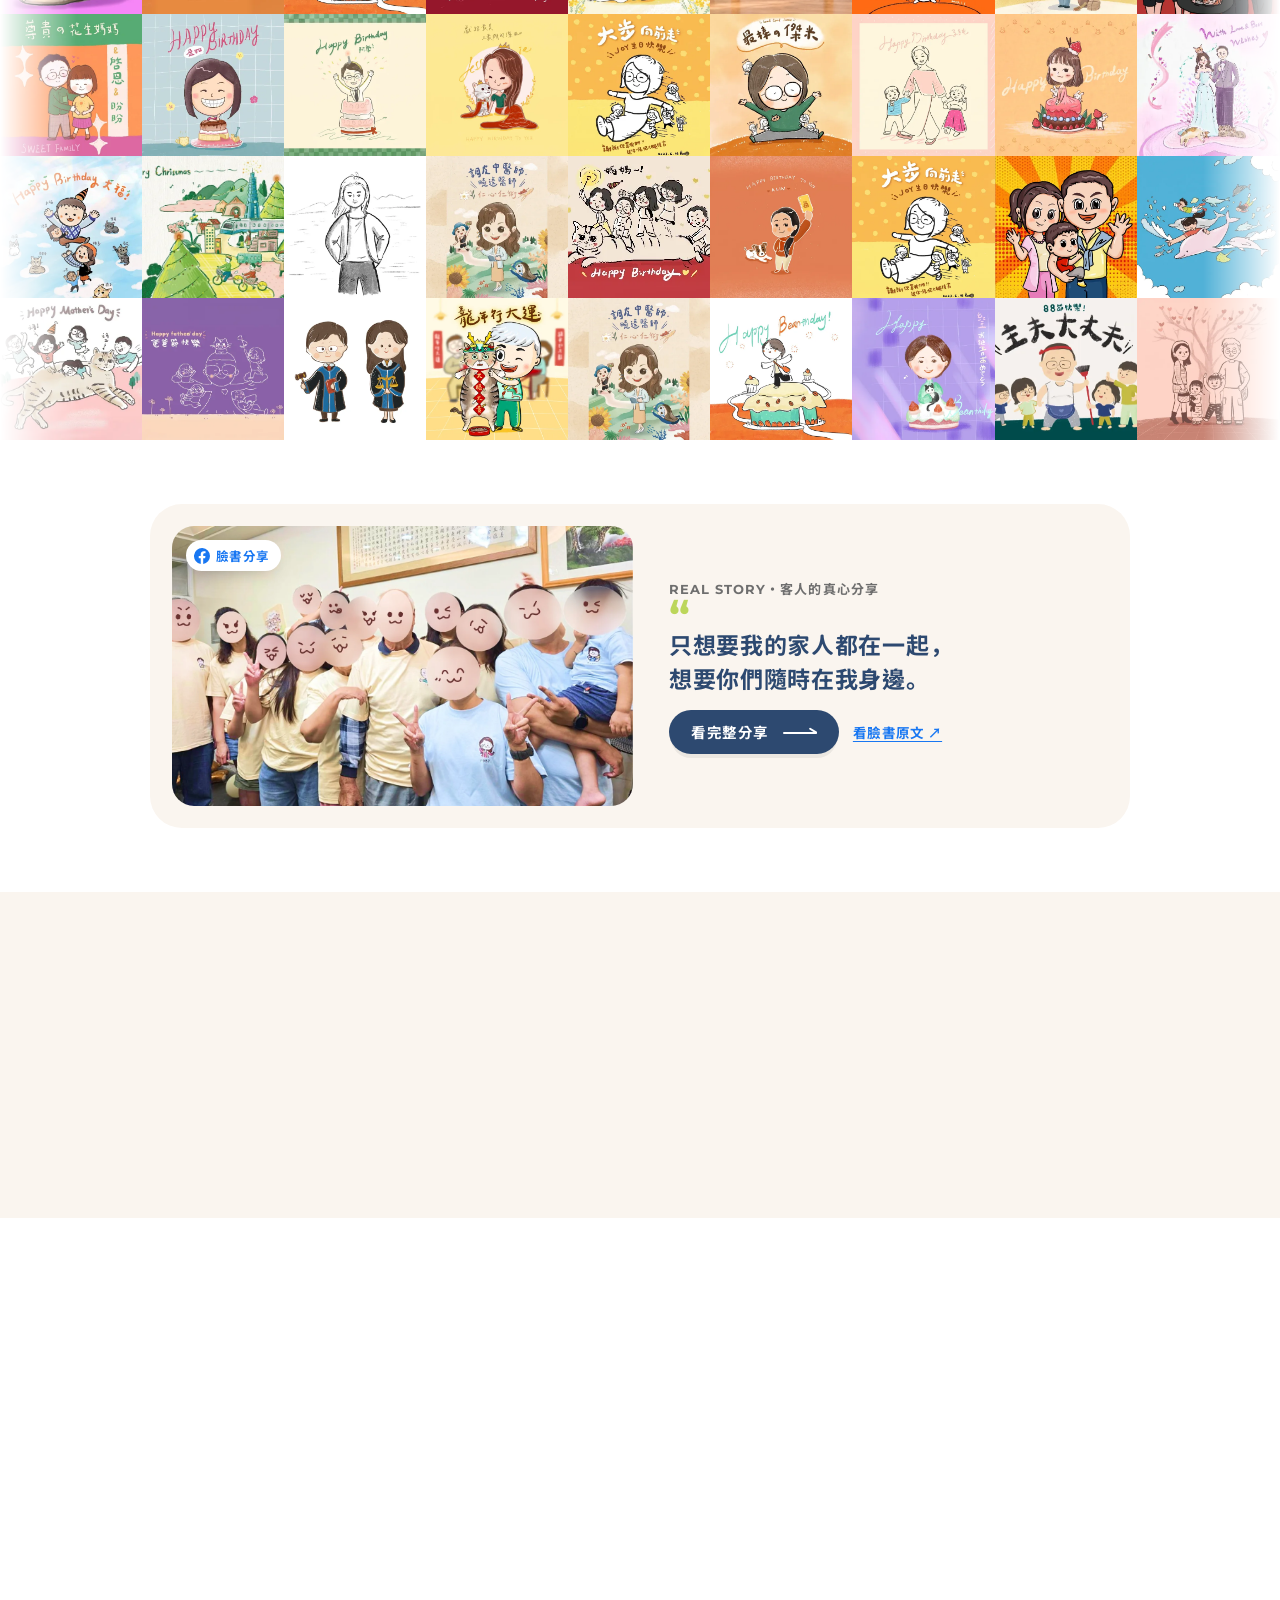
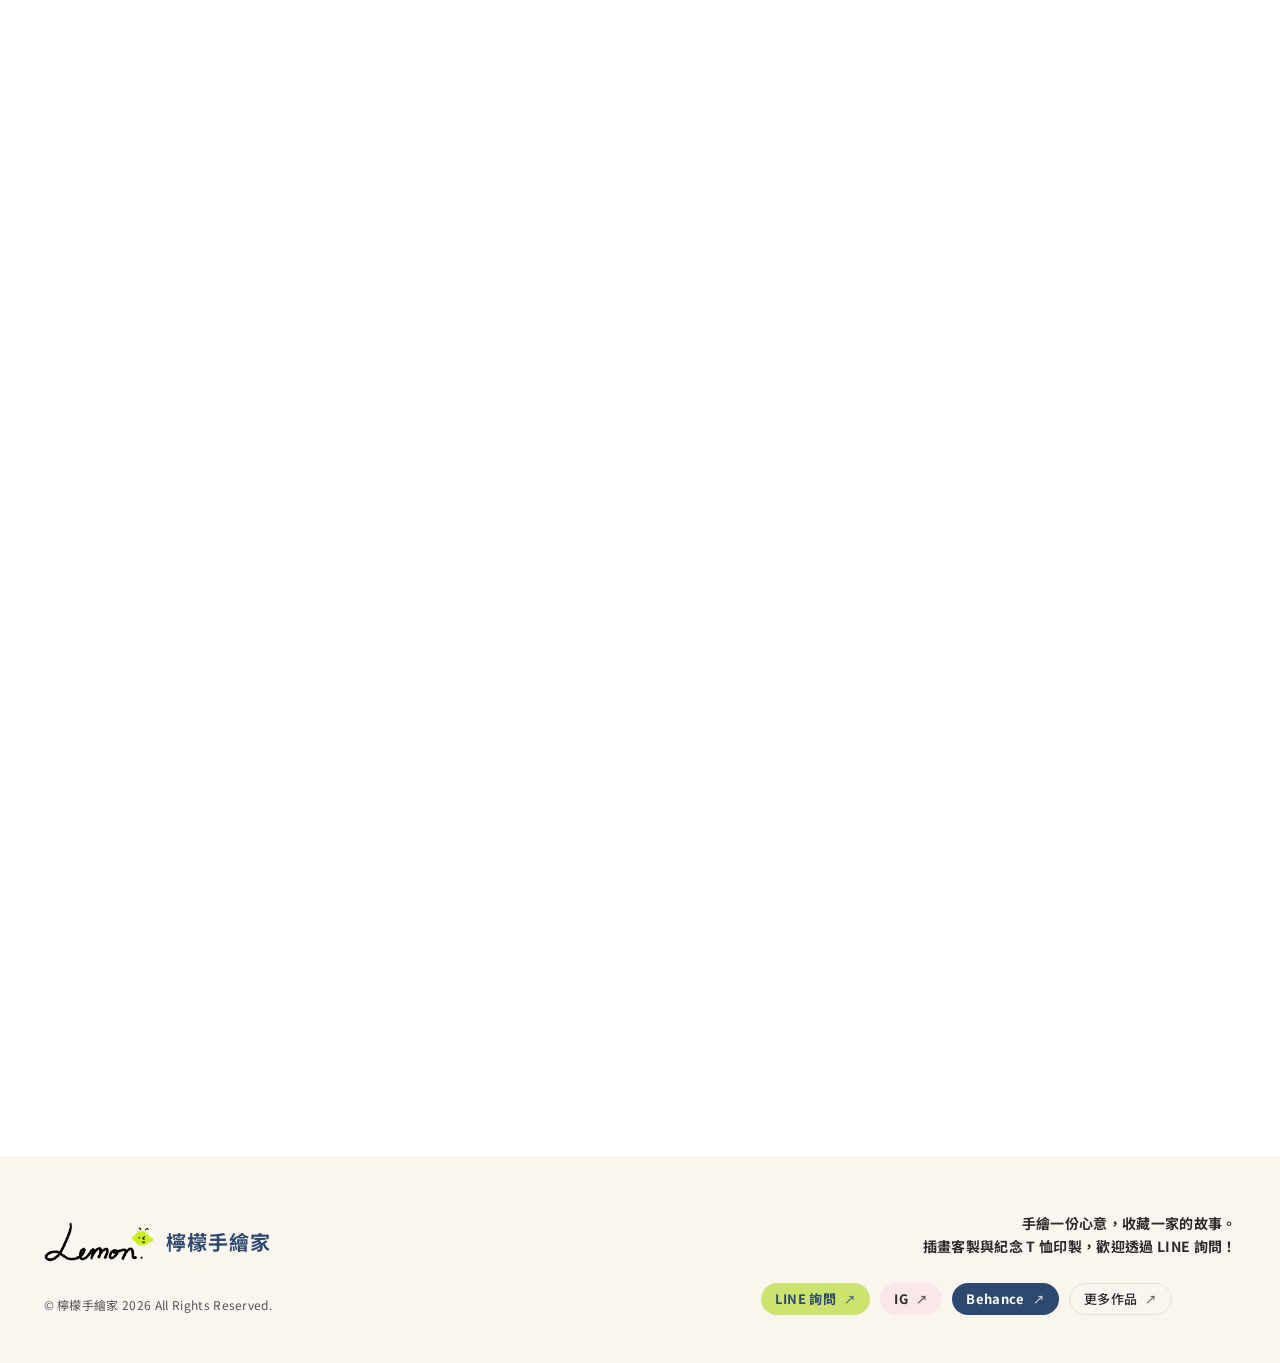
==== commit 7033a581: "首頁預填表單區縮小上下留白，整區高度更窄 Co-Authored-By: Claude Opus 5.5 <noreply@anthropic.com>" ====
--- a/index.html
+++ b/index.html
@@ -209,7 +209,7 @@
   <link rel="preconnect" href="https://fonts.googleapis.com" />
   <link rel="preconnect" href="https://fonts.gstatic.com" crossorigin />
   <link href="https://fonts.googleapis.com/css2?family=Montserrat:wght@600;700;800&family=Noto+Sans+TC:wght@400;500;700;900&display=swap" rel="stylesheet" />
-  <link rel="stylesheet" href="styles.css?v=187" />
+  <link rel="stylesheet" href="styles.css?v=188" />
   <link rel="stylesheet" href="hig-refresh.css?v=23" />
 </head>
 <body>
--- a/styles.css
+++ b/styles.css
@@ -1836,3 +1836,9 @@
   .fb-review-media img { aspect-ratio: 16 / 9; max-height: 220px; }
   .fb-review-body { padding: 0 4px 4px; }
 }
+/* 預填表單區：縮小上下留白與標題間距，整區高度更窄 */
+#order-form { padding-block: clamp(36px, 4.5vw, 64px); }
+#order-form .section-head { margin-bottom: clamp(18px, 2.4vw, 28px); }
+#order-form .eyebrow { margin-bottom: 4px; }
+#order-form .lead { margin-top: 8px; font-size: 15px; }
+#order-form .order-box summary { min-height: 56px; padding-block: 12px; }
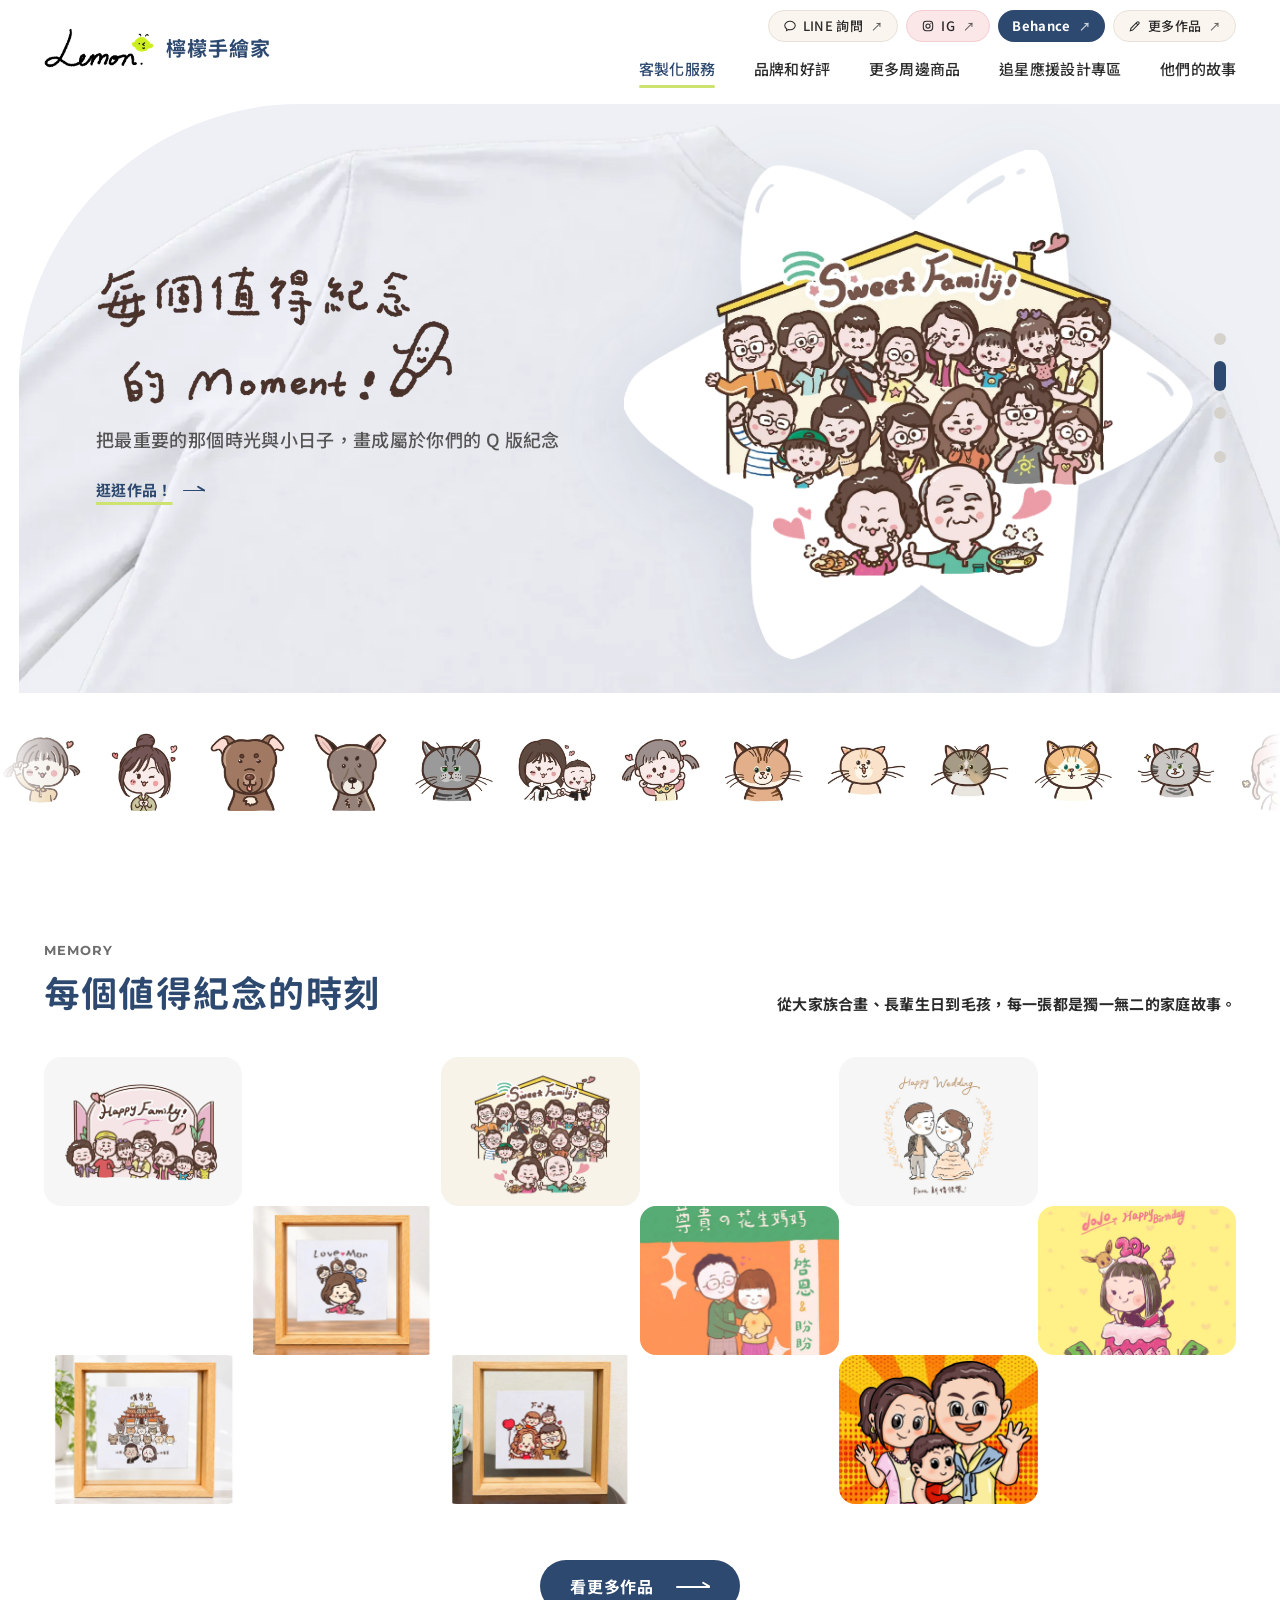
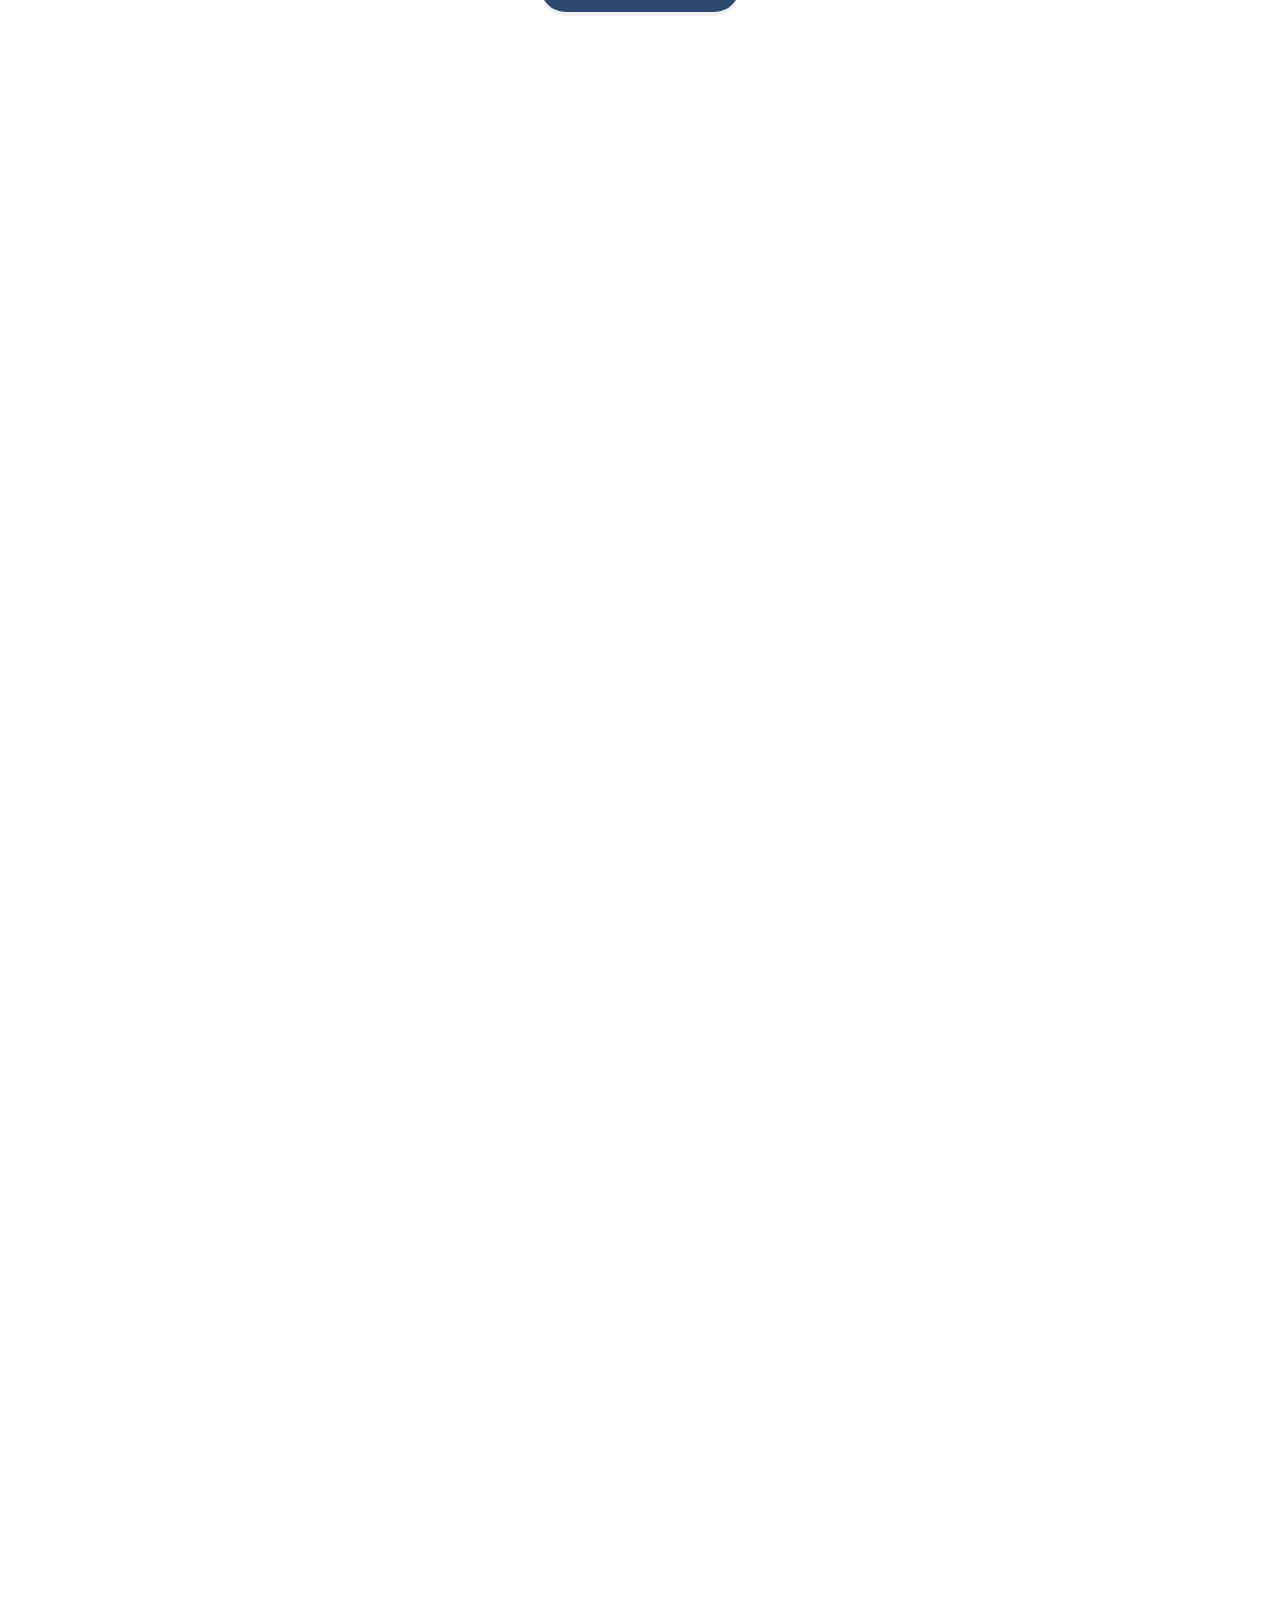
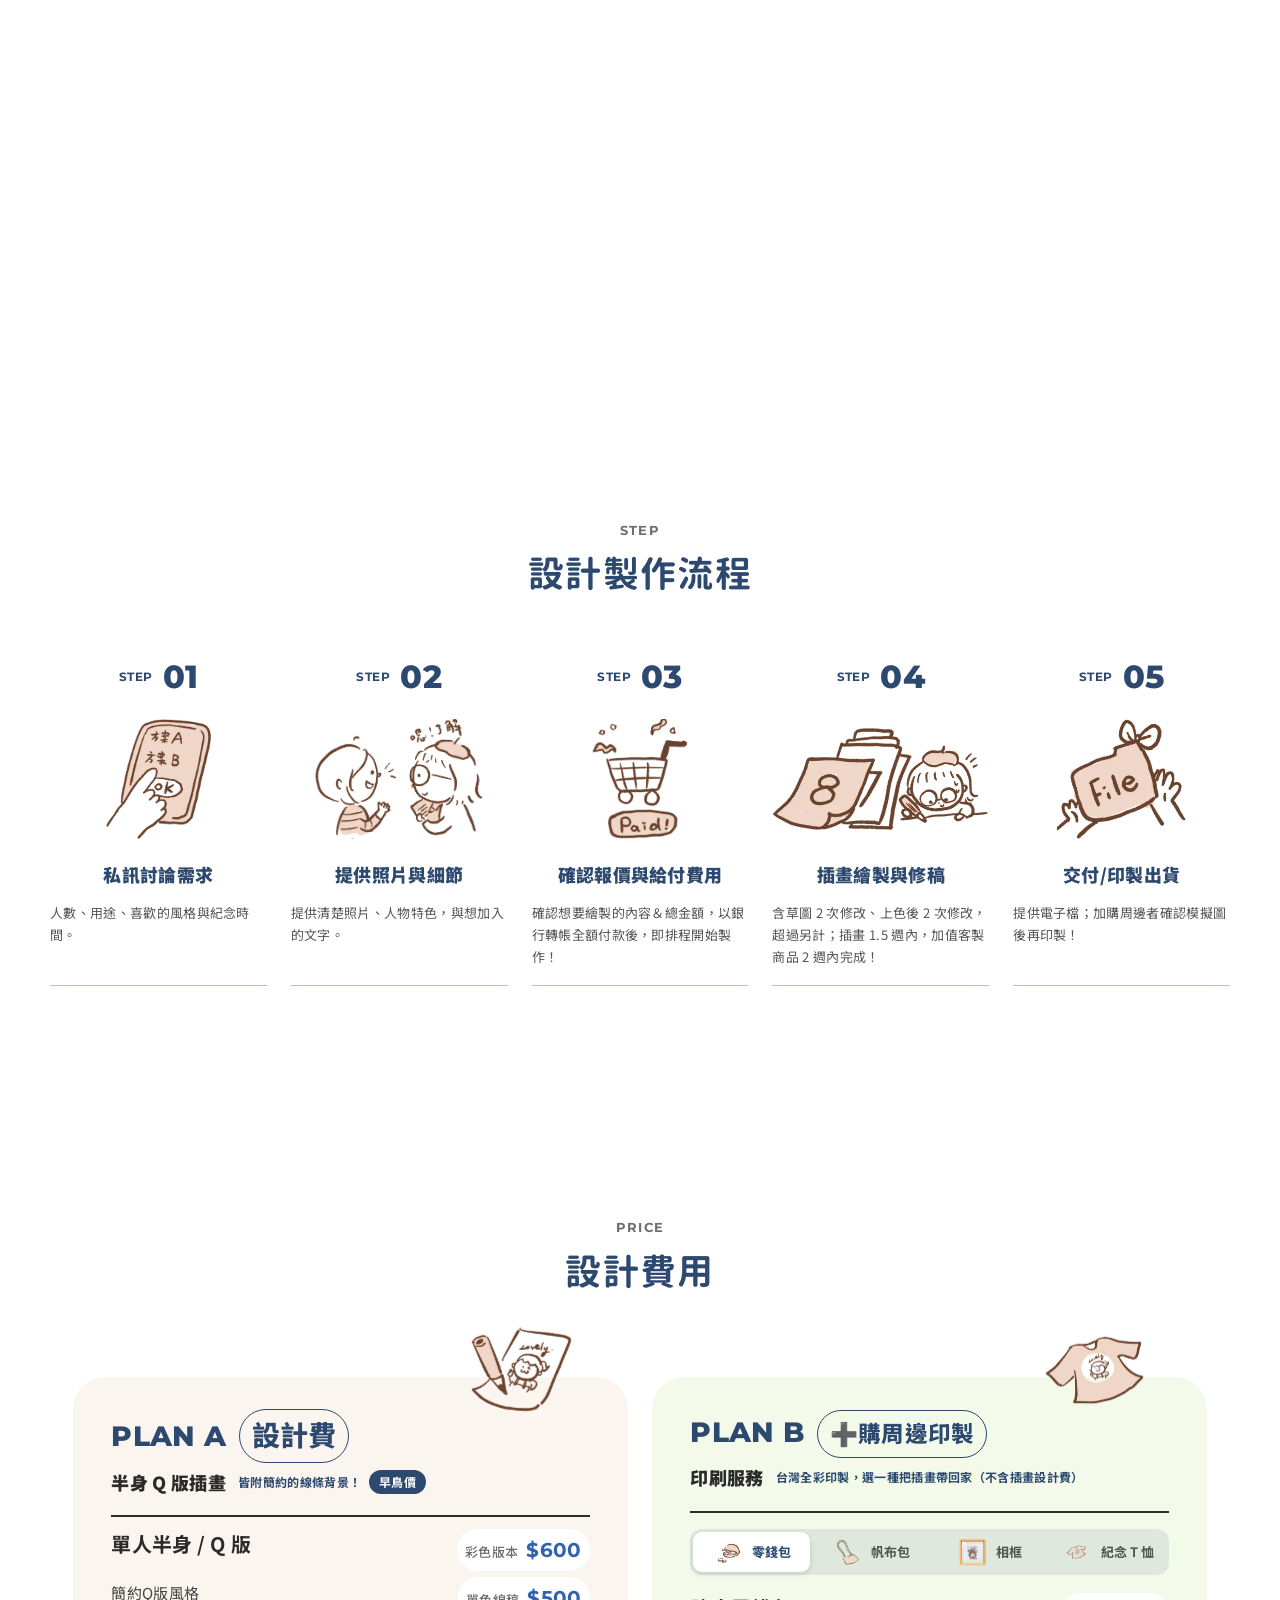
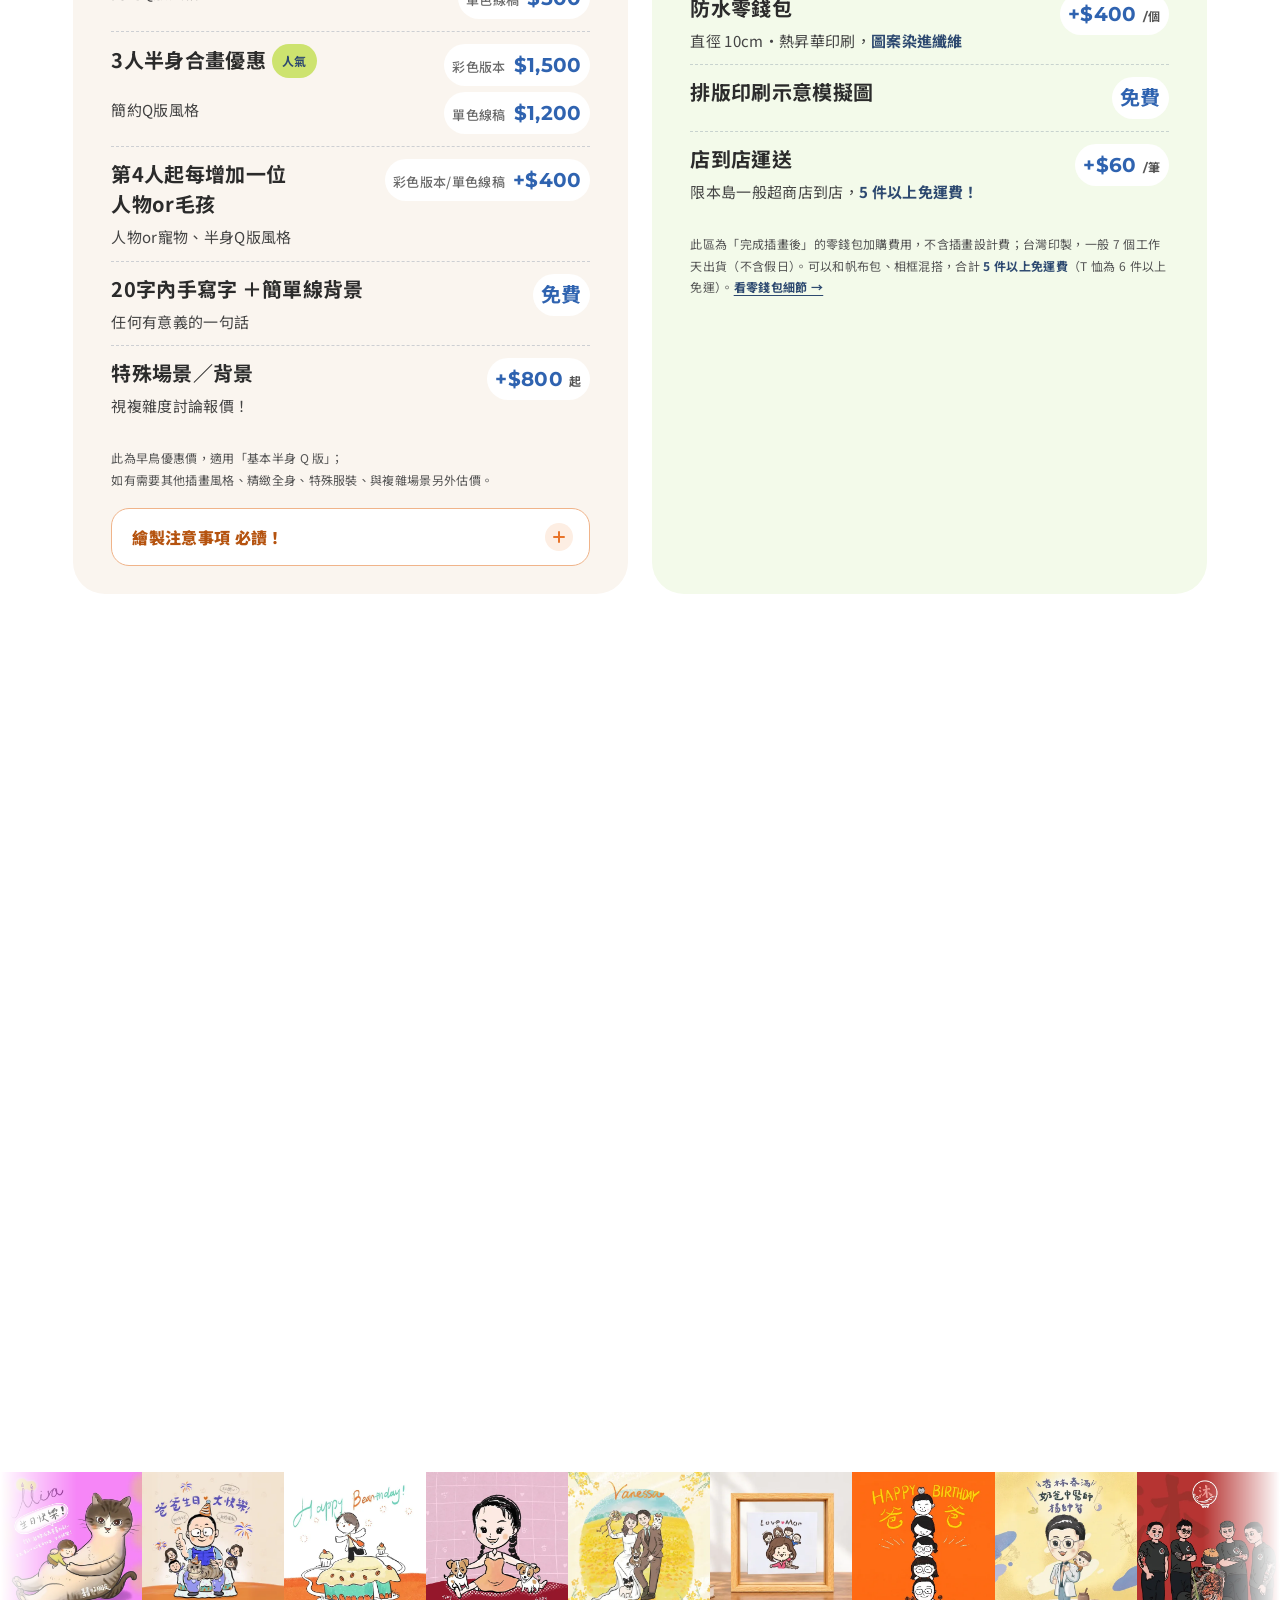
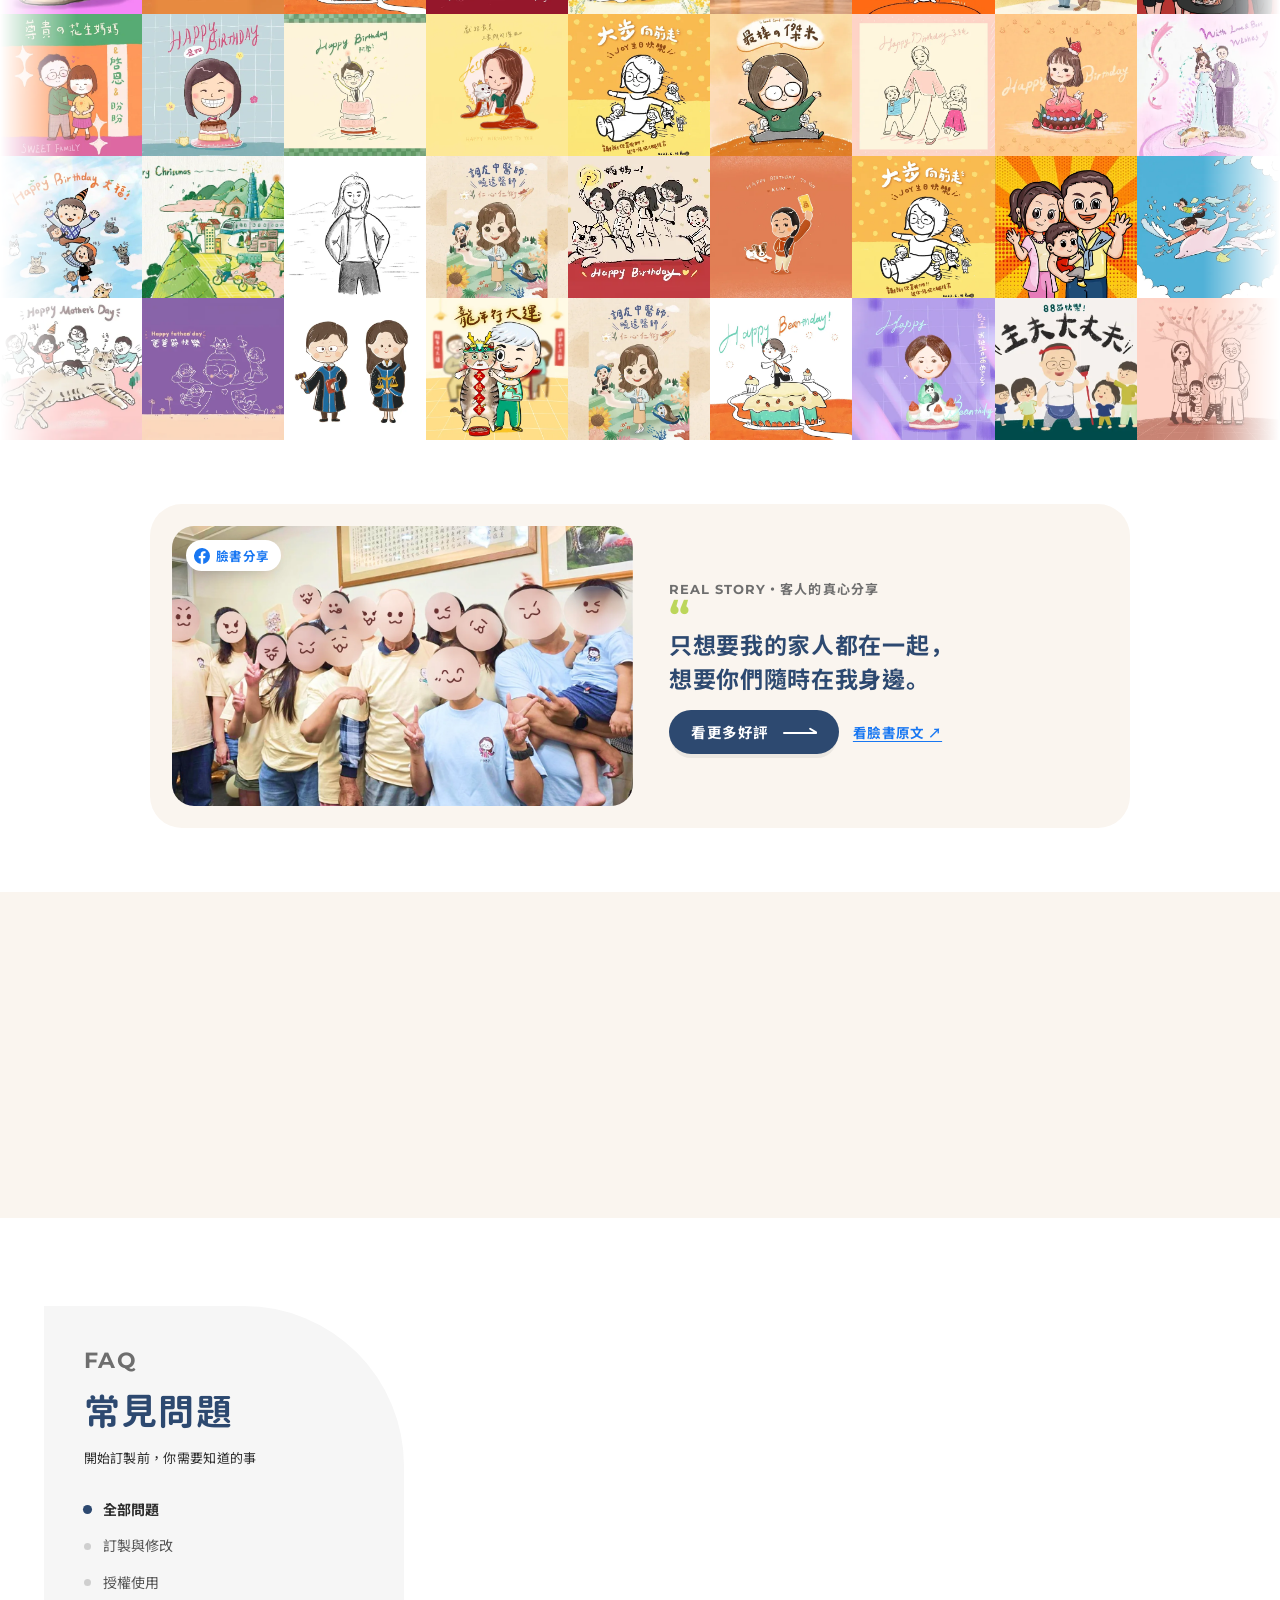
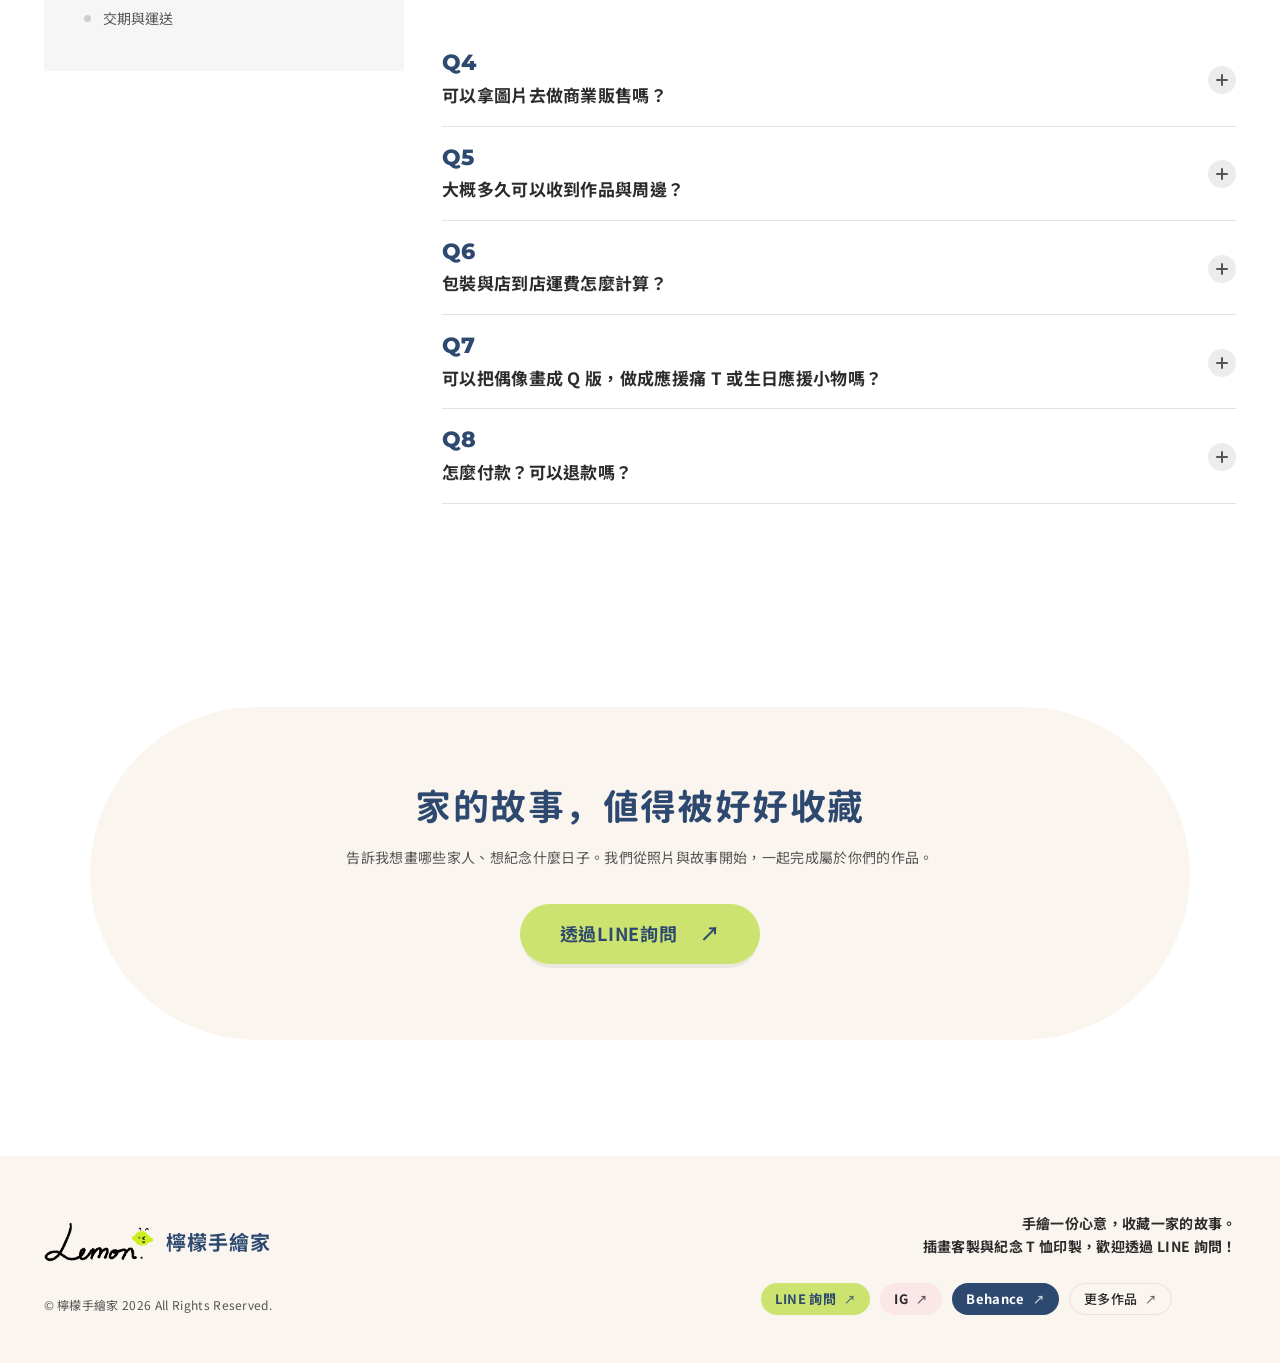
==== commit 30e8ca1d: "品牌和好評頁拿掉臉書口碑卡片；首頁卡片按鈕改為「看更多好評」 Co-Authored-By: Claude Opus 5.5 <noreply@anthropic.com>" ====
--- a/index.html
+++ b/index.html
@@ -209,7 +209,7 @@
   <link rel="preconnect" href="https://fonts.googleapis.com" />
   <link rel="preconnect" href="https://fonts.gstatic.com" crossorigin />
   <link href="https://fonts.googleapis.com/css2?family=Montserrat:wght@600;700;800&family=Noto+Sans+TC:wght@400;500;700;900&display=swap" rel="stylesheet" />
-  <link rel="stylesheet" href="styles.css?v=188" />
+  <link rel="stylesheet" href="styles.css?v=189" />
   <link rel="stylesheet" href="hig-refresh.css?v=23" />
 </head>
 <body>
@@ -623,7 +623,7 @@
 
     <!-- ============ FAQ ============ -->
 
-    <!-- ============ 口碑精選：臉書分享（首頁精簡版，完整版在 story.html#fb-review） ============ -->
+    <!-- ============ 口碑精選：臉書分享（首頁） ============ -->
     <section class="fb-review-sec fb-review-home" aria-labelledby="fb-review-home-title">
       <div class="container">
         <article class="fb-review reveal">
@@ -635,7 +635,7 @@
             <p class="fb-review-eyebrow">REAL STORY・客人的真心分享</p>
             <h2 class="fb-review-quote" id="fb-review-home-title">只想要我的家人都在一起，<br />想要你們隨時在我身邊。</h2>
             <div class="fb-review-actions">
-              <a class="btn btn-navy" href="story.html#fb-review">看完整分享 <i class="arrow"></i></a>
+              <a class="btn btn-navy" href="story.html#reviews">看更多好評 <i class="arrow"></i></a>
               <a class="fb-review-link" href="https://www.facebook.com/share/p/1F76dQCwqQ/" target="_blank" rel="noopener">看臉書原文 ↗</a>
             </div>
           </div>
--- a/styles.css
+++ b/styles.css
@@ -1812,9 +1812,6 @@
 .fb-review-comments p small { display: block; font-size: 11px; color: var(--muted); }
 .fb-review-actions { display: flex; flex-wrap: wrap; gap: 10px 14px; align-items: center; margin-top: 22px; }
 .fb-review-actions .btn { min-height: 48px; padding: 0 22px; font-size: 14.5px; gap: 14px; }
-.fb-review.is-text { grid-template-columns: 1fr; max-width: 860px; text-align: center; padding: clamp(28px, 4vw, 48px) clamp(20px, 4vw, 56px); }
-.fb-review.is-text .fb-review-body { padding: 0; }
-.fb-review.is-text .fb-review-tags, .fb-review.is-text .fb-review-stats, .fb-review.is-text .fb-review-comments, .fb-review.is-text .fb-review-actions { justify-content: center; }
 .fb-review-link { font-size: 13.5px; font-weight: 700; color: #1877f2; text-decoration: underline; text-underline-offset: 3px; }
 @media (max-width: 860px) {
   .fb-review { grid-template-columns: 1fr; border-radius: 32px; }
@@ -1831,7 +1828,6 @@
 .fb-review-comments p { padding: 6px 12px; }
 .fb-review-actions { margin-top: 14px; }
 .fb-review-actions .btn { min-height: 44px; }
-.fb-review.is-text { padding: clamp(22px, 3vw, 34px) clamp(18px, 3vw, 40px); }
 @media (max-width: 860px) {
   .fb-review-media img { aspect-ratio: 16 / 9; max-height: 220px; }
   .fb-review-body { padding: 0 4px 4px; }
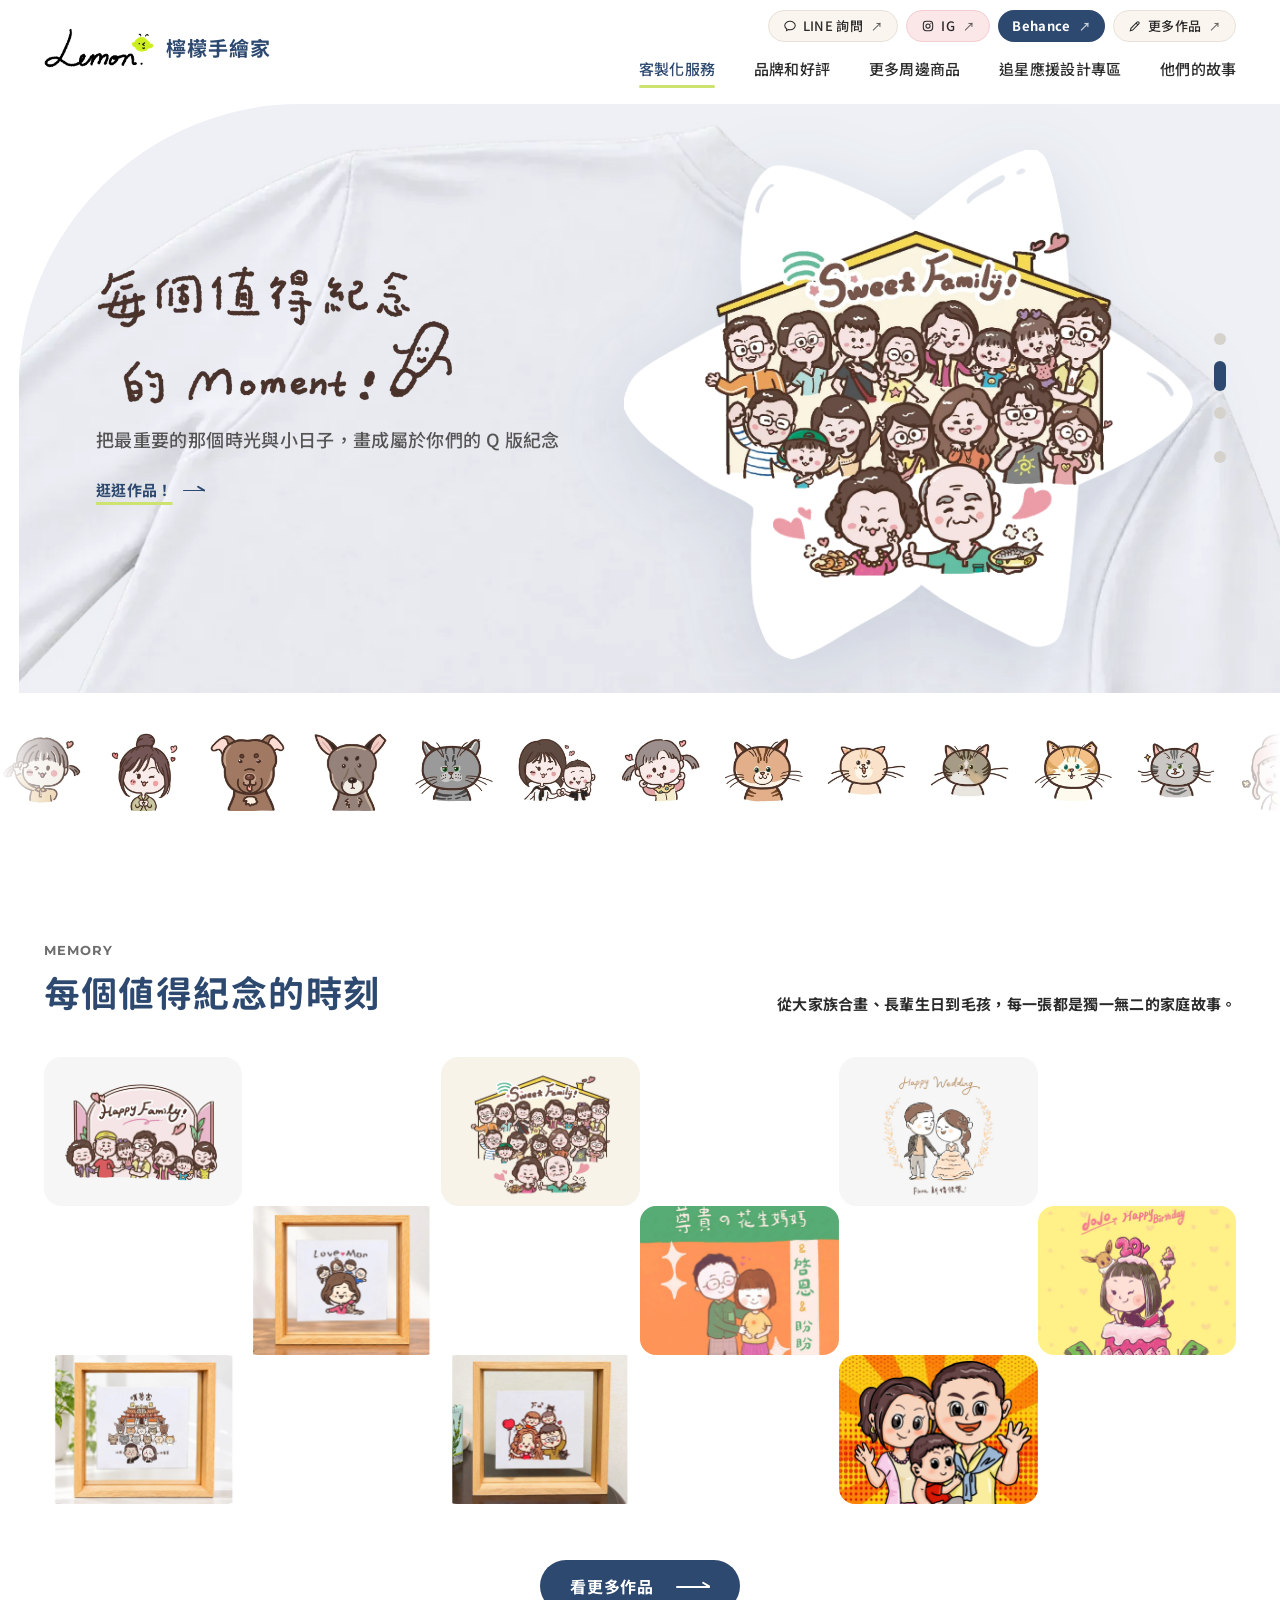
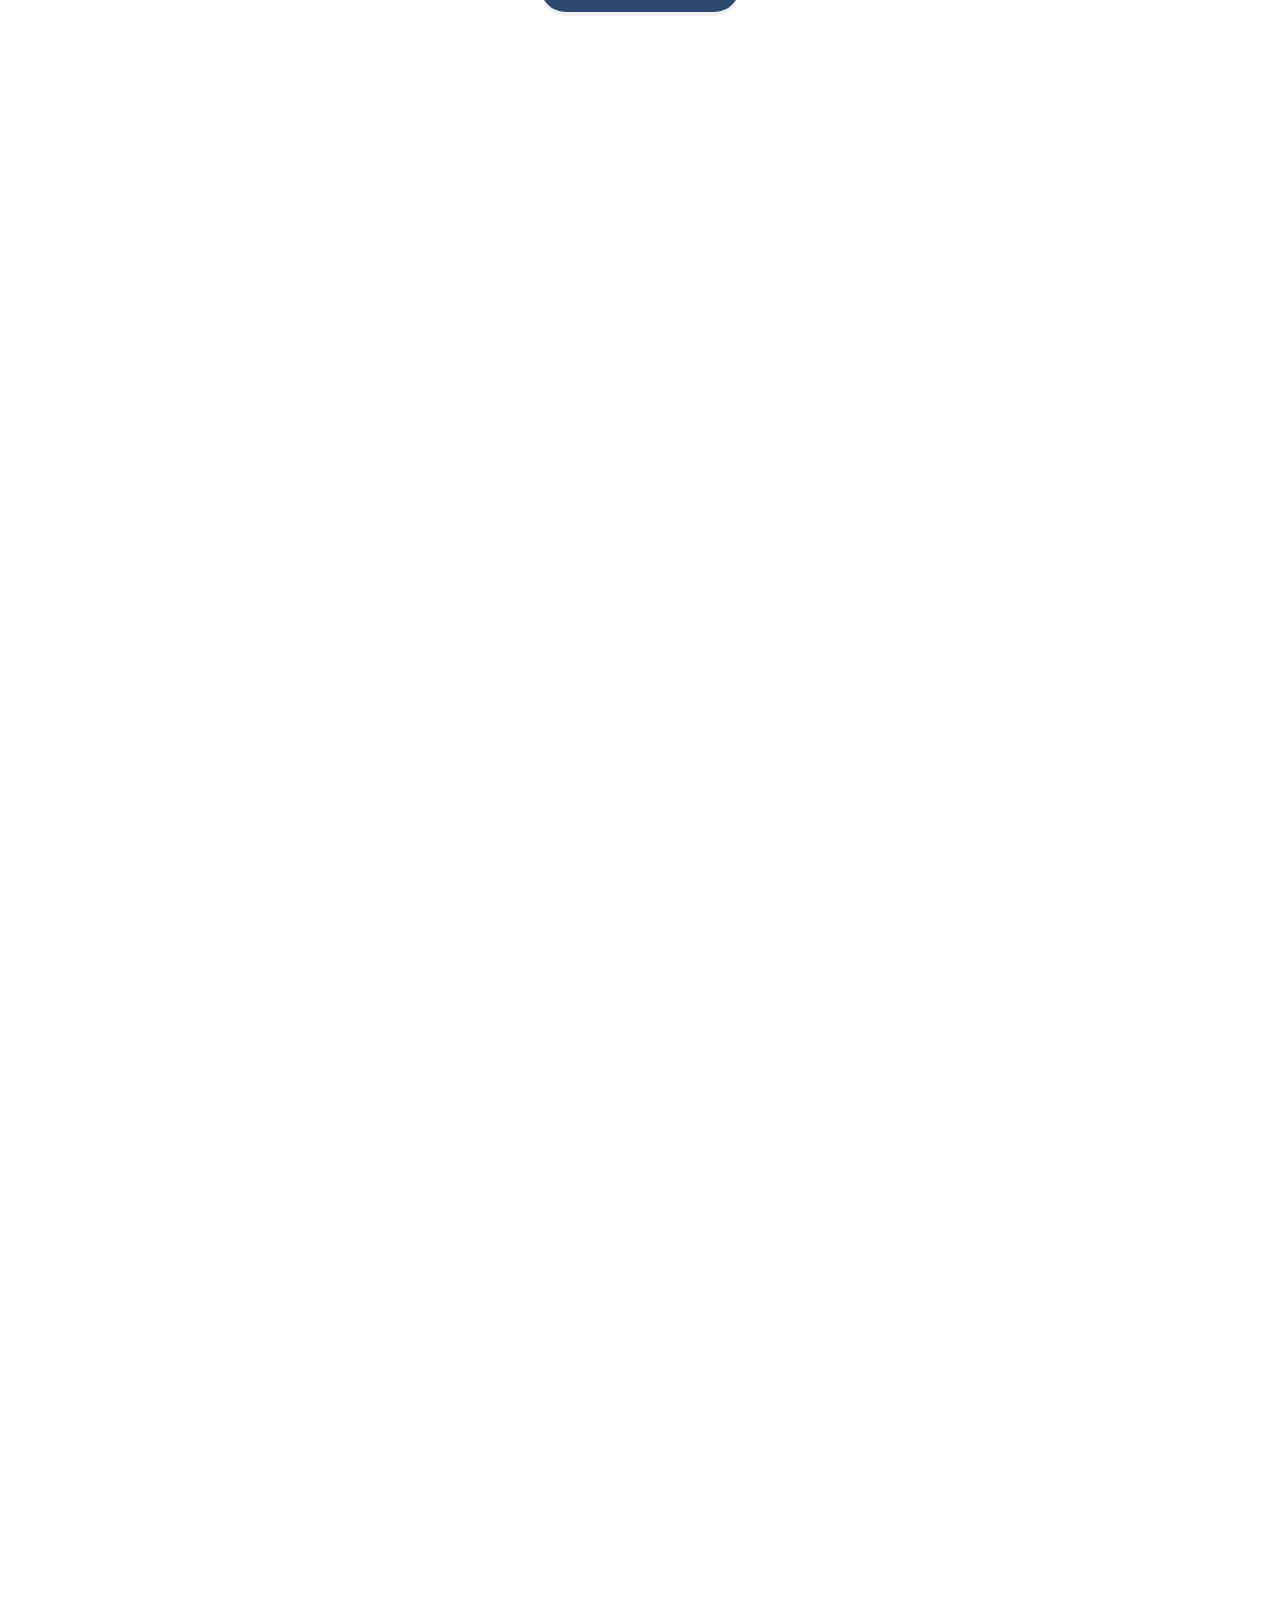
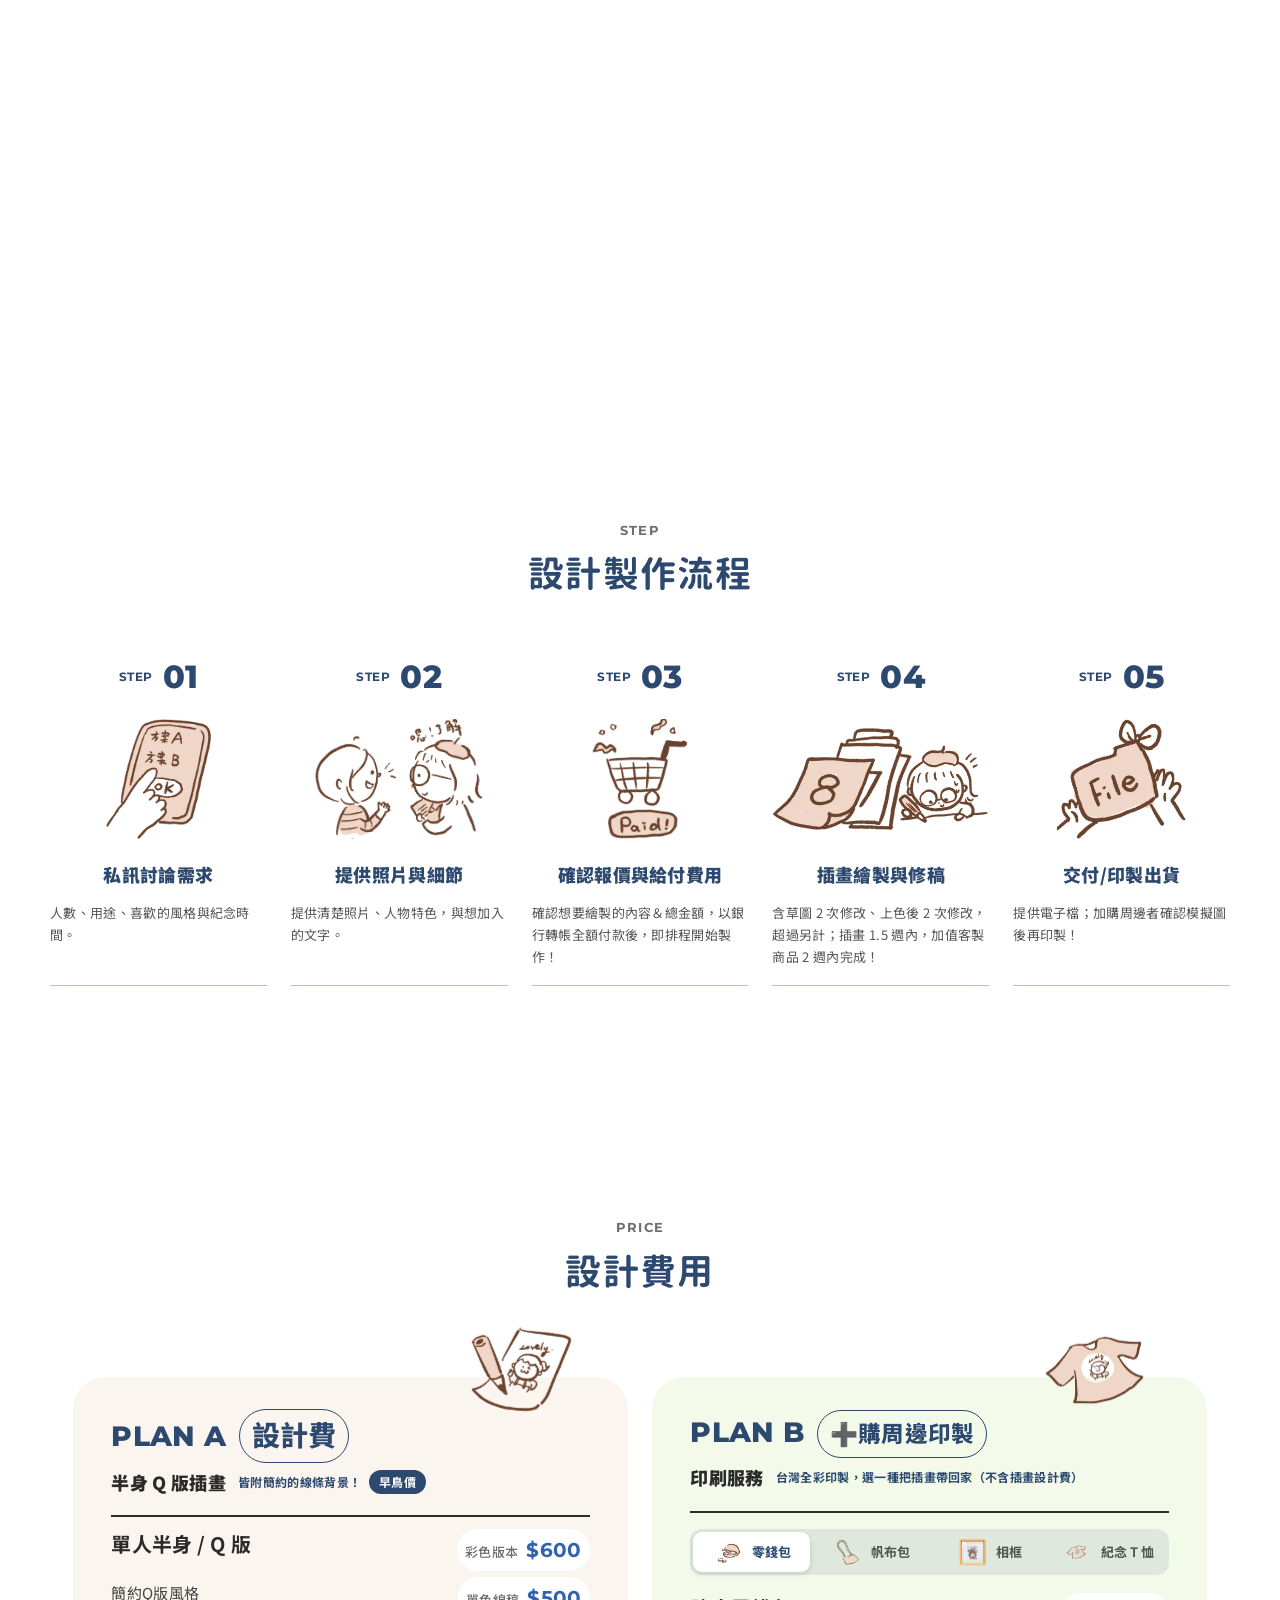
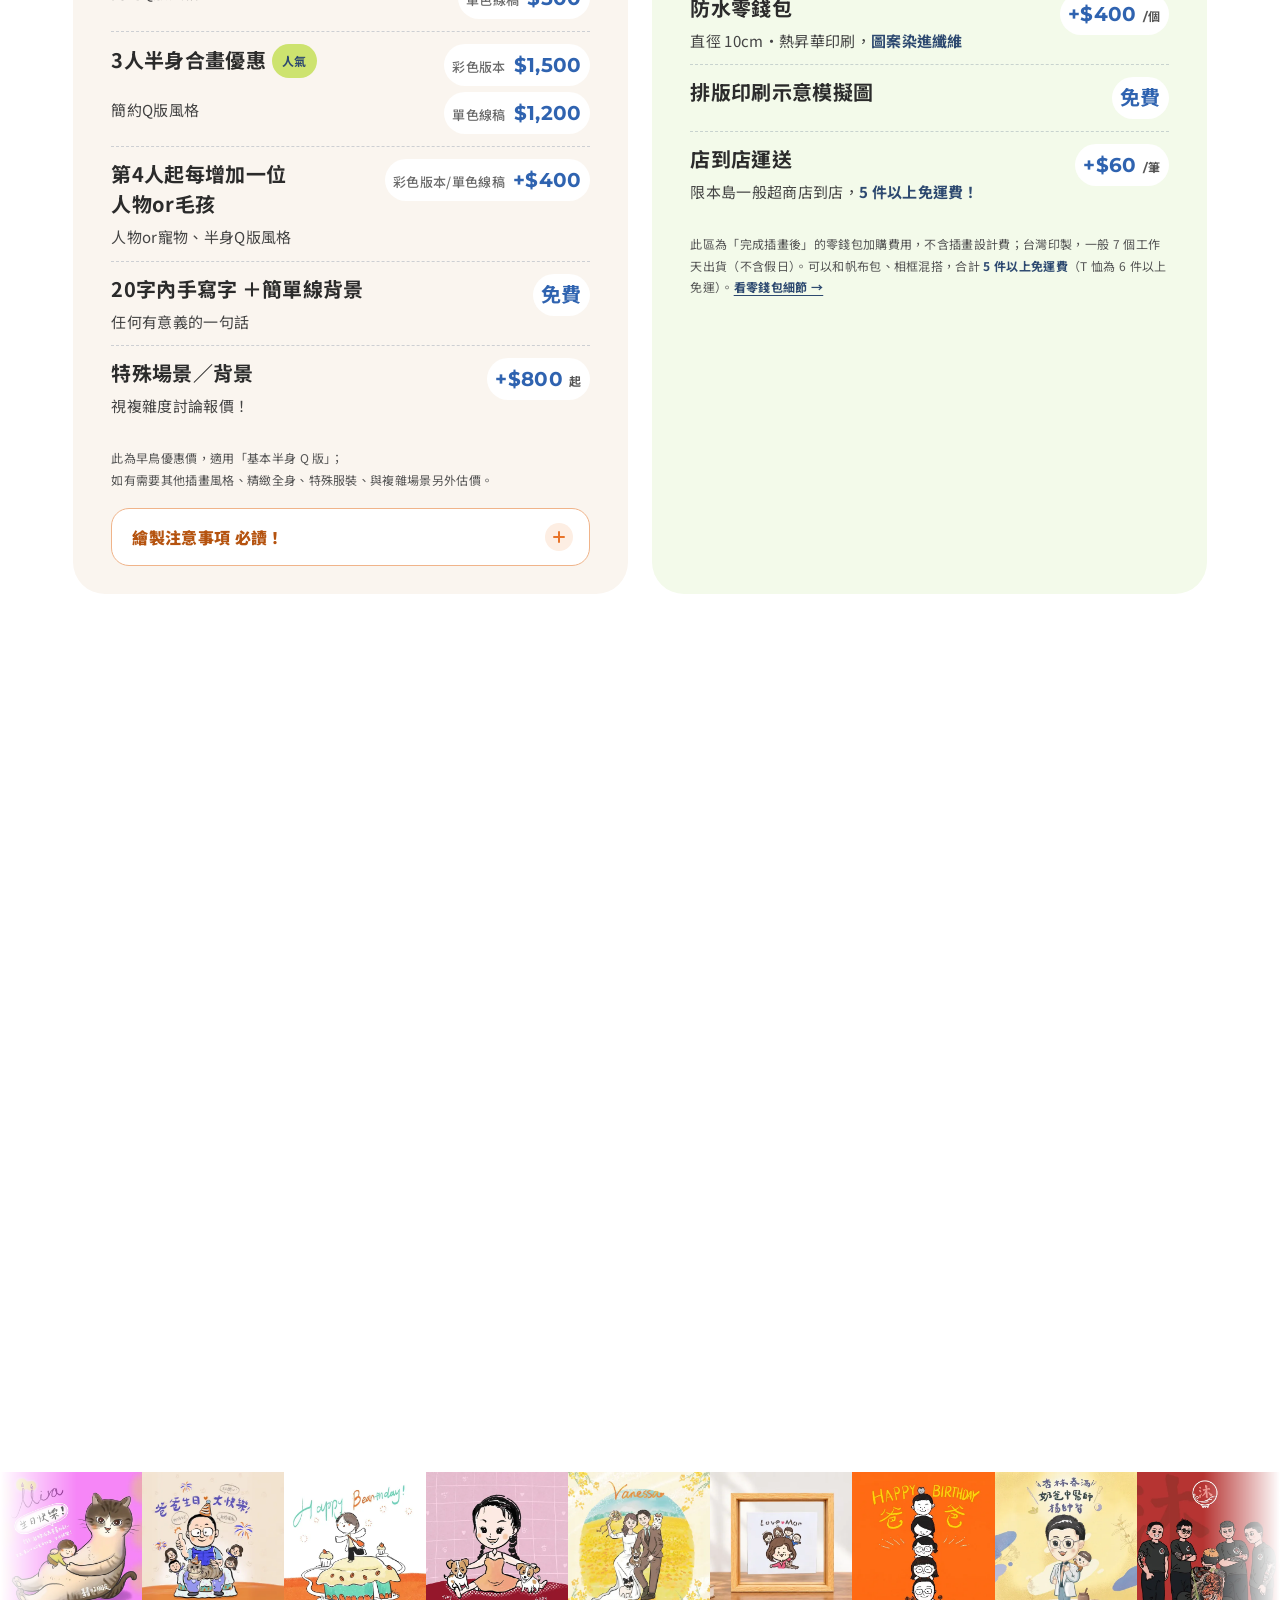
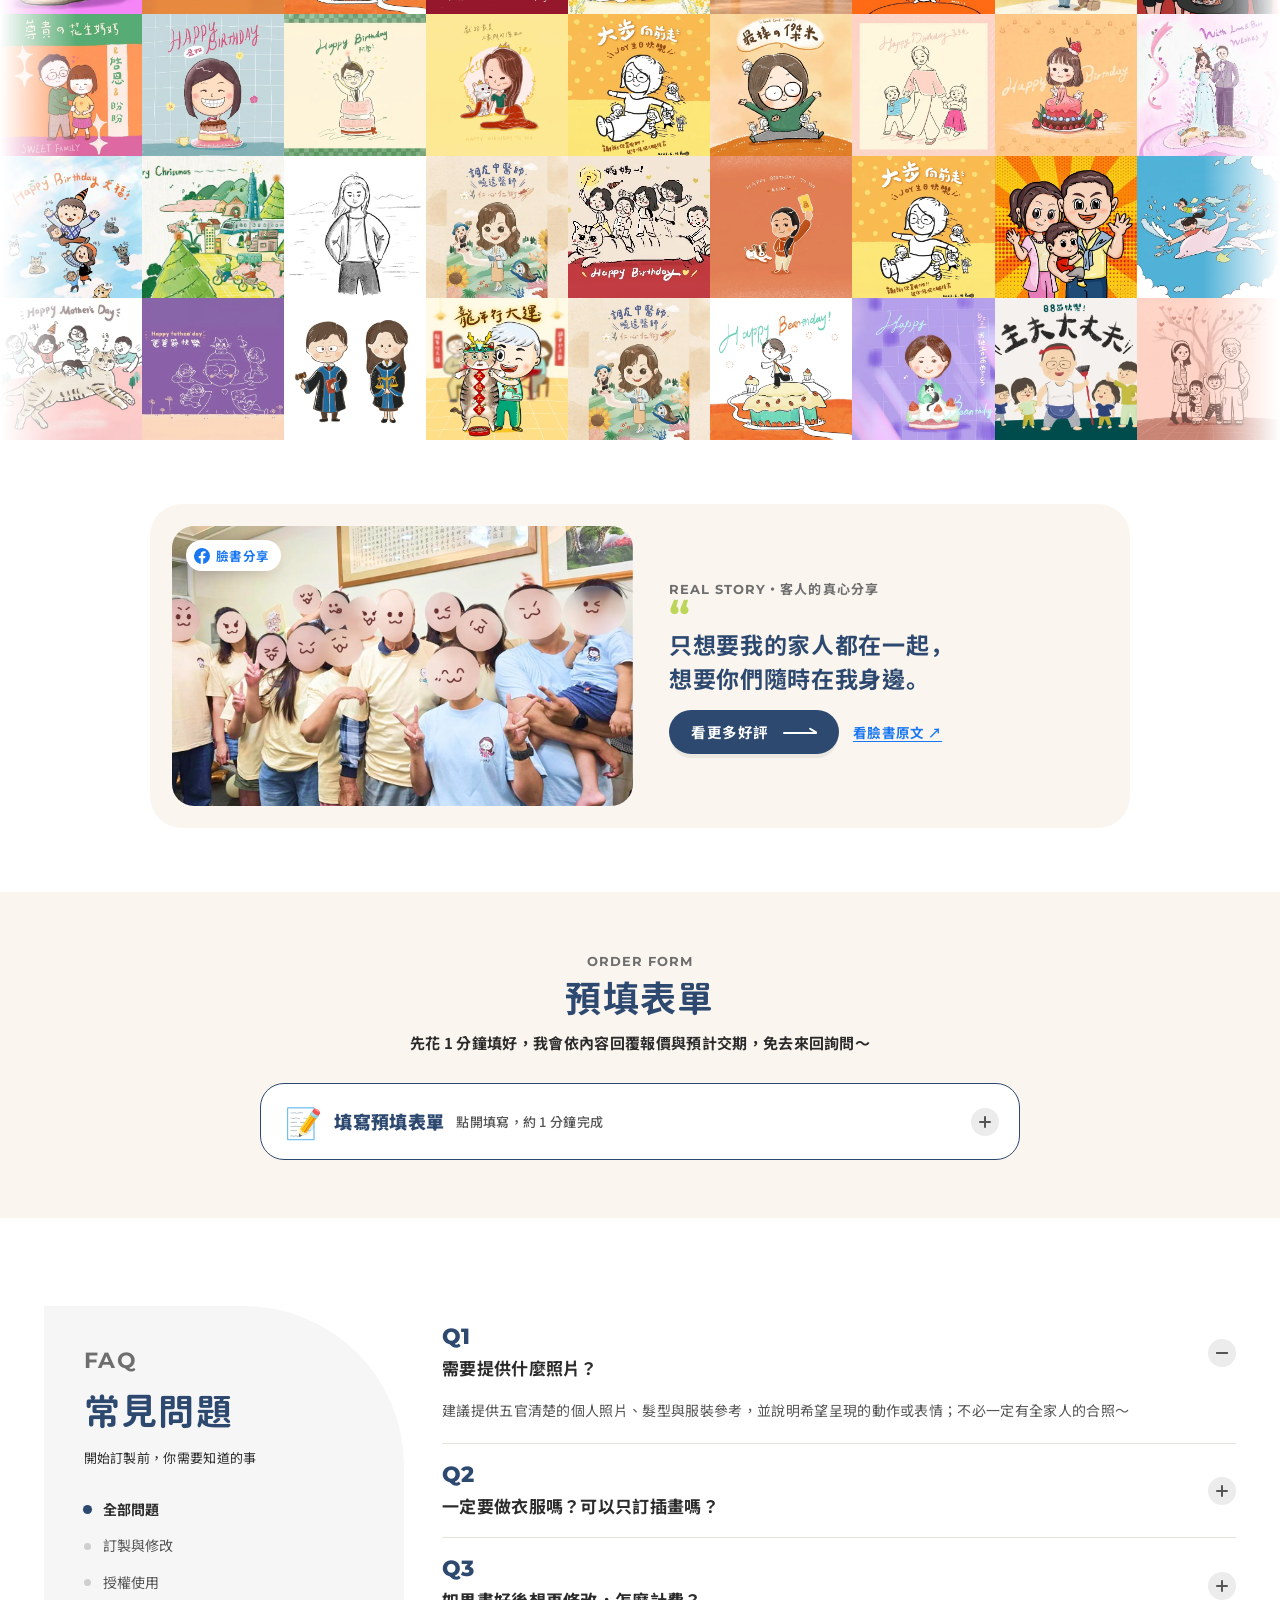
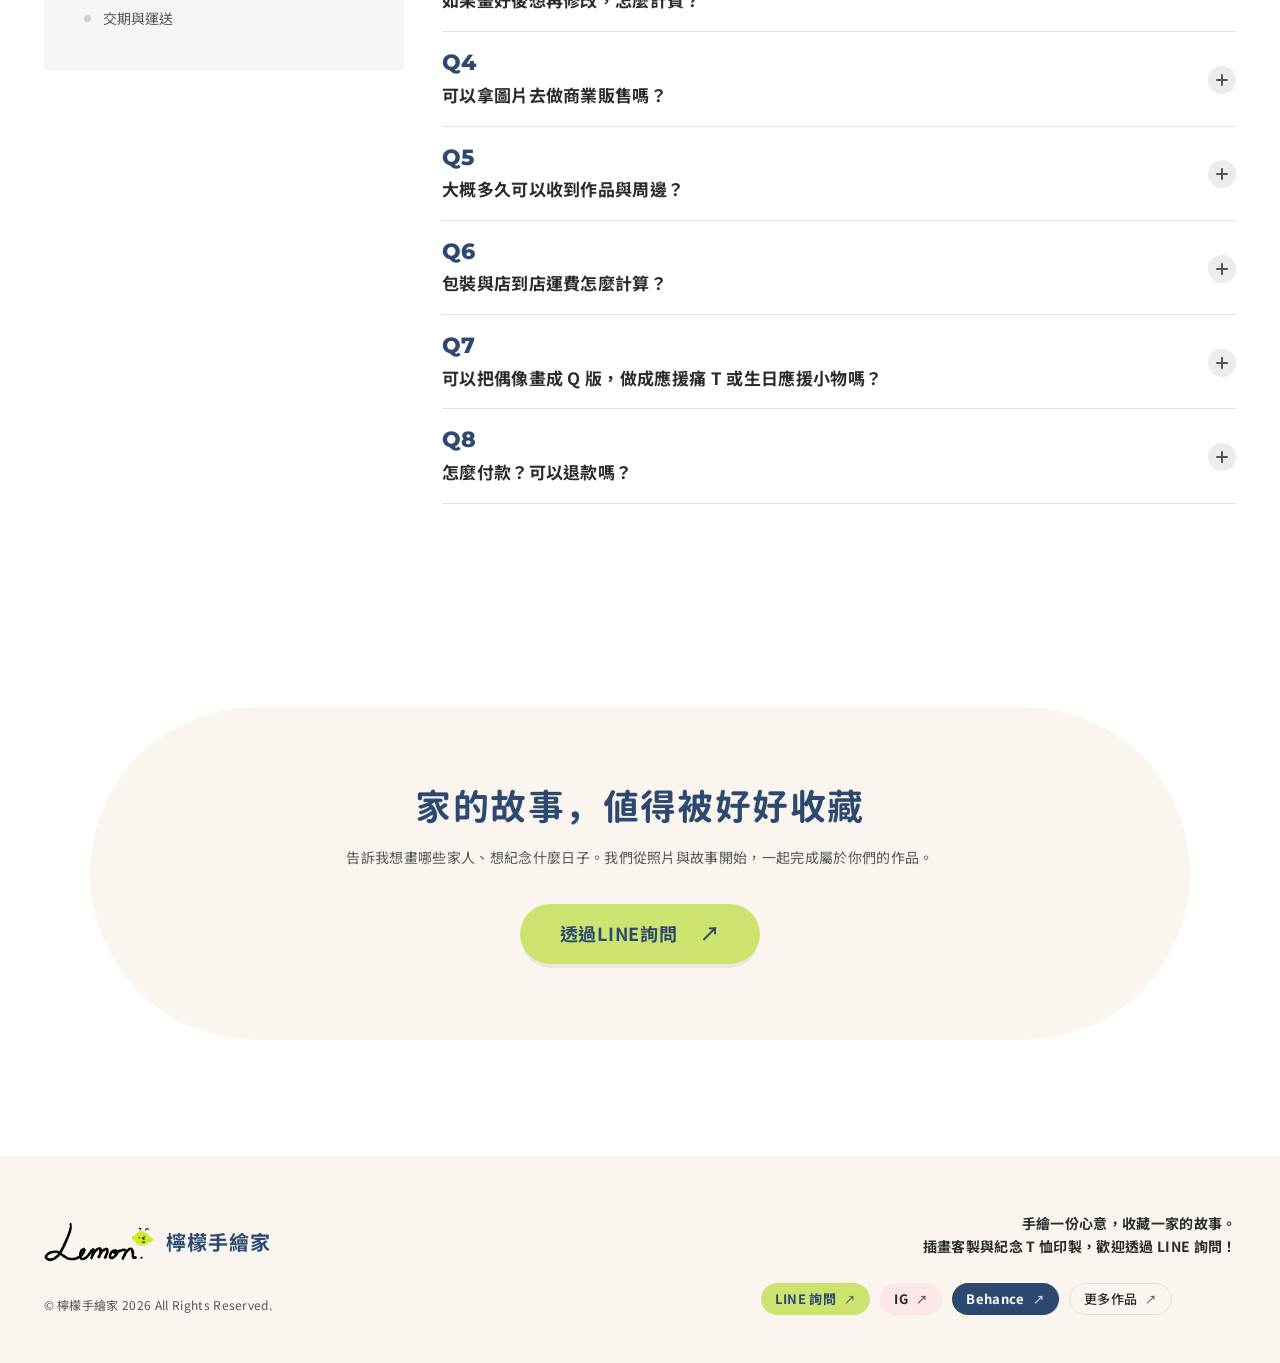
==== commit c85ce95a: "首頁口碑卡片手機版改為圖左文右，高度約減半 Co-Authored-By: Claude Opus 5.5 <noreply@anthropic.com>" ====
--- a/index.html
+++ b/index.html
@@ -209,7 +209,7 @@
   <link rel="preconnect" href="https://fonts.googleapis.com" />
   <link rel="preconnect" href="https://fonts.gstatic.com" crossorigin />
   <link href="https://fonts.googleapis.com/css2?family=Montserrat:wght@600;700;800&family=Noto+Sans+TC:wght@400;500;700;900&display=swap" rel="stylesheet" />
-  <link rel="stylesheet" href="styles.css?v=189" />
+  <link rel="stylesheet" href="styles.css?v=191" />
   <link rel="stylesheet" href="hig-refresh.css?v=23" />
 </head>
 <body>
--- a/styles.css
+++ b/styles.css
@@ -1838,3 +1838,20 @@
 #order-form .eyebrow { margin-bottom: 4px; }
 #order-form .lead { margin-top: 8px; font-size: 15px; }
 #order-form .order-box summary { min-height: 56px; padding-block: 12px; }
+/* 口碑精選（首頁）手機版：圖左文右，高度約減半 */
+@media (max-width: 860px) {
+  .fb-review-home .fb-review { grid-template-columns: minmax(0, 42fr) minmax(0, 58fr); gap: 14px; align-items: stretch; padding: 10px; border-radius: 24px; }
+  .fb-review-home .fb-review-media { height: 100%; }
+  .fb-review-home .fb-review-media img { height: 100%; min-height: 150px; max-height: none; aspect-ratio: auto; object-fit: cover; border-radius: 16px; }
+  .fb-review-home .fb-review-badge { left: 6px; top: 6px; padding: 3px; gap: 0; font-size: 0; }
+  .fb-review-home .fb-review-badge svg { width: 18px; height: 18px; }
+  .fb-review-home .fb-review-body { display: flex; flex-direction: column; justify-content: center; padding: 4px 4px 4px 0; }
+  .fb-review-home .fb-review-eyebrow { font-size: 11px; letter-spacing: .04em; }
+  .fb-review-home .fb-review-quote { font-size: 16px; line-height: 1.5; margin-top: 2px; }
+  .fb-review-home .fb-review-quote br { display: none; }
+  .fb-review-home .fb-review-quote::before { font-size: 30px; }
+  .fb-review-home .fb-review-actions { margin-top: 10px; gap: 6px 12px; }
+  .fb-review-home .fb-review-actions .btn { min-height: 38px; padding: 0 14px; font-size: 13px; gap: 8px; }
+  .fb-review-home .fb-review-actions .btn .arrow { width: 18px; }
+  .fb-review-home .fb-review-link { font-size: 12.5px; }
+}
